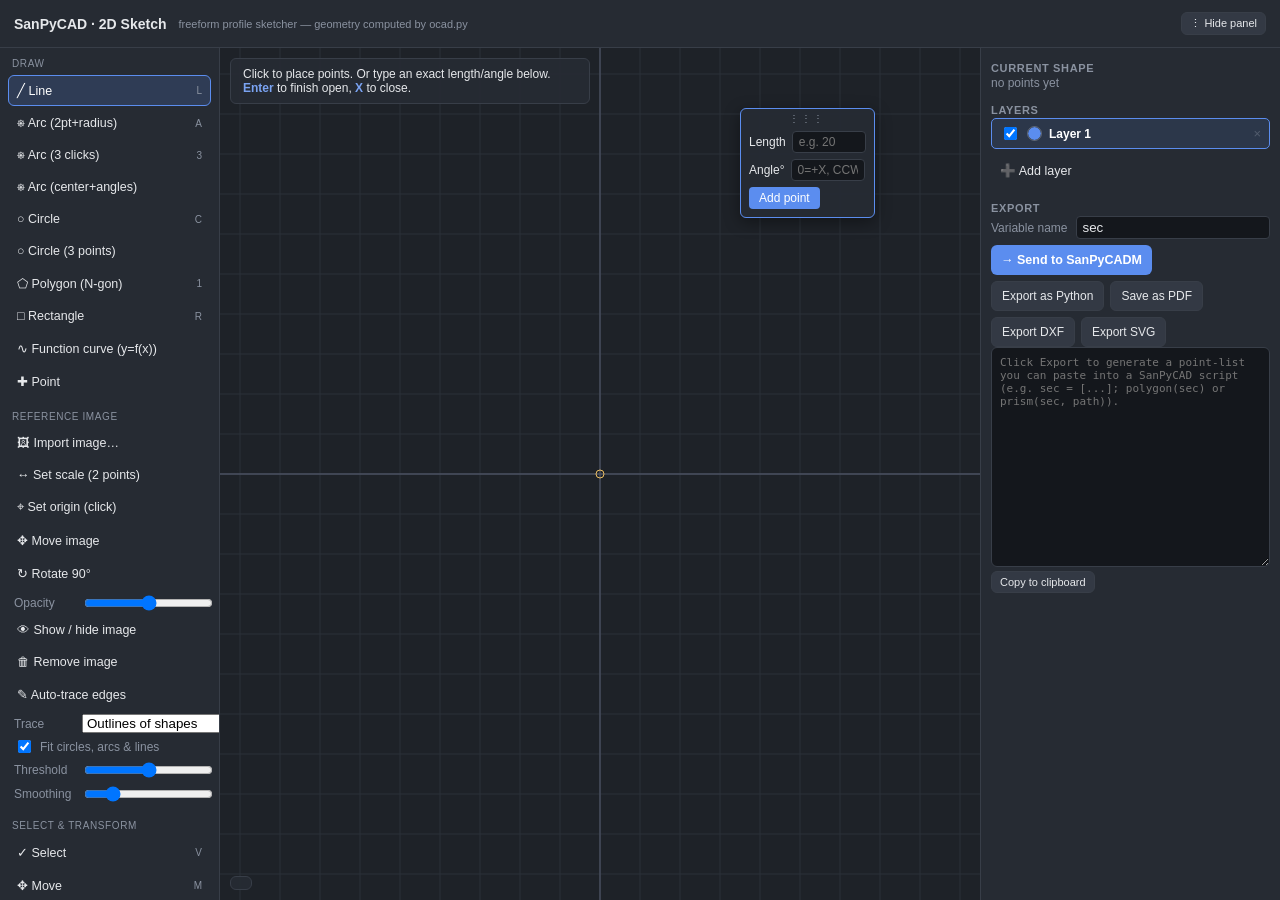
==== frontend/sketch2d.html @ 1521eaf8 "SanPyCADM: initial release" ====
<!DOCTYPE html>
<html lang="en">
<head>
<meta charset="UTF-8">
<meta name="viewport" content="width=device-width, initial-scale=1, maximum-scale=1, user-scalable=no">
<title>SanPyCAD 2D Sketch</title>
<style>
  :root {
    --bg: #1e2228;
    --panel: #262b33;
    --panel-border: #383e48;
    --text: #e6e8eb;
    --muted: #8a92a0;
    --accent: #5b8def;
    --accent-hover: #7aa3f2;
    --grid-minor: #2b3038;
    --grid-major: #363c46;
    --axis: #4a5060;
    --entity: #e6e8eb;
    --entity-active: #ffcc66;
    --select: #4fd1ff;
    --dim: #7fa3d1;
    --danger: #e0616b;
    --ok: #5bc48a;
  }
  * { box-sizing: border-box; }
  html, body { margin: 0; padding: 0; height: 100%; background: var(--bg); color: var(--text);
    font-family: -apple-system, BlinkMacSystemFont, "Segoe UI", Helvetica, Arial, sans-serif; }
  #app { display: grid; grid-template-columns: 220px 1fr 300px; grid-template-rows: 48px 1fr;
    height: 100vh; width: 100vw; }
  /* Right panel hidden via the header's toggle button -- the canvas
     column (1fr) simply expands to fill the space the sidebar used to
     take, no separate layout needed. See btn-toggle-sidebar's handler,
     which also re-runs resize() since a grid-template-columns change
     doesn't fire the window's own 'resize' event on its own. */
  #app.sidebar-hidden { grid-template-columns: 220px 1fr 0; }
  #app.sidebar-hidden #sidebar { display: none; }
  header { grid-column: 1 / 4; background: var(--panel); border-bottom: 1px solid var(--panel-border);
    display: flex; align-items: center; padding: 0 14px; gap: 12px; }
  header h1 { font-size: 14px; font-weight: 600; margin: 0; color: var(--text); }
  header .sub { font-size: 11px; color: var(--muted); }
  #plane-badge { display: flex; align-items: center; gap: 6px; margin-left: 14px; padding: 3px 8px;
    border-radius: 12px; background: #2a3040; border: 1px solid var(--panel-border);
    color: var(--accent-2, #7fd4ff); font-size: 11px; white-space: nowrap; }
  #plane-badge button { padding: 0 4px; line-height: 1; font-size: 11px; }

  #toolbar { background: var(--panel); border-right: 1px solid var(--panel-border);
    padding: 10px 8px; overflow-y: auto; }
  .tool-group { margin-bottom: 14px; }
  .tool-group .label { font-size: 10px; text-transform: uppercase; letter-spacing: 0.06em;
    color: var(--muted); margin: 0 0 6px 4px; }
  .tool-btn { display: flex; align-items: center; gap: 8px; width: 100%; padding: 7px 8px;
    background: transparent; border: 1px solid transparent; border-radius: 6px; color: var(--text);
    font-size: 12.5px; text-align: left; cursor: pointer; margin-bottom: 2px; }
  .tool-btn:hover { background: #2f3540; }
  .tool-btn.active { background: rgba(91,141,239,0.18); border-color: var(--accent); color: #fff; }
  .tool-btn .k { margin-left: auto; color: var(--muted); font-size: 10px; }
  .tool-btn svg { flex: none; }

  #canvas-wrap { position: relative; overflow: hidden; background: var(--bg); }
  canvas { display: block; cursor: crosshair; }

  #hud { position: absolute; left: 10px; bottom: 10px; background: rgba(38,43,51,0.9);
    border: 1px solid var(--panel-border); border-radius: 6px; padding: 6px 10px; font-size: 11px;
    color: var(--muted); pointer-events: none; }
  #hint { position: absolute; top: 10px; left: 10px; background: rgba(38,43,51,0.92);
    border: 1px solid var(--panel-border); border-radius: 6px; padding: 8px 12px; font-size: 12px;
    max-width: 360px; color: var(--text); }
  #hint b { color: var(--accent-hover); }

  #entry {
    position: absolute; background: rgba(38,43,51,0.97); border: 1px solid var(--accent);
    border-radius: 6px; padding: 8px; display: none; gap: 6px; flex-direction: column; z-index: 5;
    font-size: 12px; box-shadow: 0 4px 16px rgba(0,0,0,0.4);
  }
  #entry.show { display: flex; }
  /* Grip bar at the top of the tool entry box (Length/Angle, Radius, etc.)
     -- kept as a permanent sibling of #entry-content rather than part of
     the HTML showEntry() swaps in on every tool step, so it survives
     every innerHTML replacement instead of needing to be re-added each
     time. Dragging it repositions the whole box (see the drag handler
     near showEntry()) so it can be pulled off whatever part of the
     canvas it happens to be covering. */
  #entry-handle { align-self: center; width: 44px; padding: 1px 0; margin: -4px 0 0;
    color: var(--muted); text-align: center; letter-spacing: 2px; font-size: 10px;
    line-height: 1; cursor: move; border-radius: 3px; user-select: none; }
  #entry-handle:hover { background: rgba(255,255,255,0.08); color: var(--text); }
  #entry-content { display: flex; flex-direction: column; gap: 6px; }
  #entry label { display: flex; align-items: center; gap: 6px; }
  #entry input { width: 74px; background: #14171c; border: 1px solid var(--panel-border);
    color: var(--text); border-radius: 4px; padding: 3px 6px; font-size: 12px; }
  #entry textarea { background: #14171c; border: 1px solid var(--panel-border);
    color: var(--text); border-radius: 4px; padding: 3px 6px; font-size: 12px;
    font-family: inherit; resize: vertical; }
  #entry .row { display: flex; gap: 8px; align-items: center; }
  #entry button { background: var(--accent); border: none; color: white; border-radius: 4px;
    padding: 4px 10px; font-size: 12px; cursor: pointer; }
  #entry button:hover { background: var(--accent-hover); }
  #entry .cw-toggle { display: flex; gap: 4px; }
  #entry .cw-toggle button.pill { background: #14171c; border: 1px solid var(--panel-border);
    padding: 3px 8px; }
  #entry .cw-toggle button.pill.sel { background: var(--accent); border-color: var(--accent); }

  #sidebar { background: var(--panel); border-left: 1px solid var(--panel-border);
    padding: 10px; display: flex; flex-direction: column; gap: 10px; overflow-y: auto; }
  #sidebar h2 { font-size: 11px; text-transform: uppercase; letter-spacing: 0.06em;
    color: var(--muted); margin: 4px 0 2px; }
  #entity-list { list-style: none; margin: 0; padding: 0; font-size: 12px; }
  #entity-list li { padding: 6px 8px; border-radius: 5px; background: #1c2027; margin-bottom: 4px;
    display: flex; justify-content: space-between; align-items: center; }
  #entity-list li .del { color: var(--danger); cursor: pointer; font-size: 13px; }
  #entity-list .empty { color: var(--muted); font-style: italic; padding: 4px 8px; }

  #layer-list { list-style: none; margin: 0 0 6px 0; padding: 0; font-size: 12px; }
  #layer-list li { padding: 5px 8px; border-radius: 5px; background: #1c2027; margin-bottom: 4px;
    display: flex; align-items: center; gap: 7px; border: 1px solid transparent; cursor: pointer; }
  #layer-list li.current { border-color: var(--accent); background: rgba(91,141,239,0.12); }
  #layer-list li input[type=checkbox] { flex: none; cursor: pointer; }
  #layer-list li input.layer-swatch { flex: none; width: 15px; height: 15px; padding: 0; border: 1px solid rgba(255,255,255,0.25);
    border-radius: 50%; cursor: pointer; background: none; -webkit-appearance: none; appearance: none; }
  #layer-list li input.layer-swatch::-webkit-color-swatch-wrapper { padding: 0; border-radius: 50%; }
  #layer-list li input.layer-swatch::-webkit-color-swatch { border: none; border-radius: 50%; }
  #layer-list li .layer-name { flex: 1; overflow: hidden; text-overflow: ellipsis; white-space: nowrap; }
  #layer-list li.current .layer-name { font-weight: 600; color: #fff; }
  #layer-list li input.layer-name-edit { flex: 1; background: #14171c; border: 1px solid var(--panel-border);
    color: var(--text); border-radius: 4px; padding: 2px 5px; font-size: 12px; min-width: 0; }
  #layer-list li .layer-del { color: var(--danger); cursor: pointer; font-size: 13px; flex: none; }
  #layer-list li .layer-del.disabled { color: var(--muted); cursor: default; opacity: 0.4; }

  .field-row { display: flex; align-items: center; gap: 8px; font-size: 12px; color: var(--muted); }
  .field-row input.num-box { width: 60px; background: #14171c; border: 1px solid var(--panel-border);
    color: var(--text); border-radius: 4px; padding: 3px 6px; }
  .field-row select.prop-select { flex: 1; background: #14171c; border: 1px solid var(--panel-border);
    color: var(--text); border-radius: 4px; padding: 3px 6px; font-size: 12px; cursor: pointer; }
  .field-row input[type=text]:not(.num-box) { flex: 1; background: #14171c; border: 1px solid var(--panel-border);
    color: var(--text); border-radius: 4px; padding: 3px 6px; }
  .field-row textarea { flex: 1; background: #14171c; border: 1px solid var(--panel-border);
    color: var(--text); border-radius: 4px; padding: 3px 6px; font-family: inherit; font-size: 12px; resize: vertical; }
  .checkbox-row { display: flex; align-items: center; gap: 6px; font-size: 12px; color: var(--muted); }

  button.primary { background: var(--accent); border: none; color: white; border-radius: 6px;
    padding: 8px 10px; font-size: 12.5px; cursor: pointer; font-weight: 600; }
  button.primary:hover { background: var(--accent-hover); }
  button.secondary { background: #333944; border: 1px solid var(--panel-border); color: var(--text);
    border-radius: 6px; padding: 7px 10px; font-size: 12px; cursor: pointer; }
  button.secondary:hover { background: #3a4150; }
  button.small { padding: 4px 8px; font-size: 11px; }
  .btn-row { display: flex; gap: 6px; }

  #export-code { width: 100%; height: 220px; background: #14171c; color: #b7e39a;
    border: 1px solid var(--panel-border); border-radius: 6px; font-family: ui-monospace, Menlo, monospace;
    font-size: 11px; padding: 8px; resize: vertical; }
  #status { font-size: 11px; color: var(--ok); min-height: 14px; }
</style>
</head>
<body>
<div id="app">
  <header>
    <h1>SanPyCAD &middot; 2D Sketch</h1>
    <span class="sub">freeform profile sketcher &mdash; geometry computed by ocad.py</span>
    <span id="plane-badge" style="display:none;" title="This sketch is aligned to a face picked in the 3D view -- the faint gray lines are the rest of the model, projected onto that same plane, purely as a tracing reference (not part of your sketch) unless you Trace one into a real shape. Shapes you send from here also get a companion &quot;&lt;name&gt;_normal&quot;, &quot;&lt;name&gt;_3d&quot; (already placed on this face), and &quot;&lt;name&gt;_plane&quot; (for extrude_on_plane()) in memory.">&#128207; <span id="plane-badge-text">On face plane</span> <button id="btn-plane-trace" class="tool-btn secondary small" data-tool="tracereference" style="width:auto;display:inline-flex;" title="Click a gray reference line to trace its whole connected outline/loop into a real, selectable shape on the current layer -- ready for Offset/Fillet/Trim/etc, same as anything drawn by hand.">&#10024; Trace</button> <button id="btn-plane-clear" class="secondary small" title="Detach from the picked plane and go back to a plain freeform sketch (keeps whatever you've already drawn)">&#10005;</button></span>
    <button id="btn-toggle-sidebar" class="secondary small" style="margin-left:auto;" title="Show/hide the right panel (Current shape, Layers, Export)">&#8942; Hide panel</button>
  </header>

  <div id="toolbar">
    <div class="tool-group">
      <div class="label">Draw</div>
      <button class="tool-btn" data-tool="line">&#9585; Line <span class="k">L</span></button>
      <button class="tool-btn" data-tool="arc2p">&#9096; Arc (2pt+radius) <span class="k">A</span></button>
      <button class="tool-btn" data-tool="arc3p">&#9096; Arc (3 clicks) <span class="k">3</span></button>
      <button class="tool-btn" data-tool="arccp">&#9096; Arc (center+angles)</button>
      <button class="tool-btn" data-tool="circle">&#9675; Circle <span class="k">C</span></button>
      <button class="tool-btn" data-tool="cir3p">&#9675; Circle (3 points)</button>
      <button class="tool-btn" data-tool="polygon">&#11040; Polygon (N-gon) <span class="k">1</span></button>
      <button class="tool-btn" data-tool="rect">&#9633; Rectangle <span class="k">R</span></button>
      <button class="tool-btn" data-tool="funccurve">&#8767; Function curve (y=f(x))</button>
      <button class="tool-btn" data-tool="point">&#10010; Point</button>
    </div>
    <div class="tool-group">
      <div class="label">Reference image</div>
      <button class="tool-btn" id="btn-img-import" title="Load a picture (PNG/JPG/etc) as a backdrop to trace over. Or drag an image file onto the canvas.">&#128444; Import image&#8230;</button>
      <input type="file" id="img-file-input" accept="image/*" style="display:none;">
      <button class="tool-btn" id="btn-img-calib" title="Click two points on the image, then type their real distance -- sets the image to true scale">&#8596; Set scale (2 points)</button>
      <button class="tool-btn" id="btn-img-origin" title="Click the point on the image that should become (0, 0)">&#8982; Set origin (click)</button>
      <button class="tool-btn" id="btn-img-move" title="Drag the image to reposition it (Esc or any other tool to stop)">&#10021; Move image</button>
      <button class="tool-btn" id="btn-img-rot" title="Rotate the image 90&deg; counter-clockwise">&#8635; Rotate 90&deg;</button>
      <div class="field-row" style="padding:2px 6px;"><label for="img-opacity" style="min-width:60px;">Opacity</label>
        <input type="range" id="img-opacity" min="10" max="100" value="55" style="flex:1;"></div>
      <button class="tool-btn" id="btn-img-toggle" title="Show or hide the image without removing it">&#128065; Show / hide image</button>
      <button class="tool-btn" id="btn-img-remove" title="Remove the image from this sketch">&#128465; Remove image</button>
      <button class="tool-btn" id="btn-img-trace" title="Detect the edges of the image and add them as closed polylines (undoable). Set scale first so they come out at real size.">&#9998; Auto-trace edges</button>
      <div class="field-row" style="padding:2px 6px;"><label for="img-trace-mode" style="min-width:60px;">Trace</label>
        <select id="img-trace-mode" style="flex:1;" title="Outlines: edges of dark shapes. Centerlines: one line down the middle of thin dark strokes."><option value="outline">Outlines of shapes</option><option value="center">Centerlines (thin lines)</option></select></div>
      <label class="field-row" style="padding:2px 6px;gap:6px;" title="Replace round outlines by true circles and curved runs by clean arcs; straight runs become single lines"><input type="checkbox" id="img-trace-fit" checked> Fit circles, arcs &amp; lines</label>
      <div class="field-row" style="padding:2px 6px;"><label for="img-trace-thr" style="min-width:60px;" title="Where dark becomes 'edge'. 50 = automatic.">Threshold</label>
        <input type="range" id="img-trace-thr" min="0" max="100" value="50" style="flex:1;"></div>
      <div class="field-row" style="padding:2px 6px;"><label for="img-trace-tol" style="min-width:60px;" title="Higher = fewer points / smoother, lower = follows the image more closely">Smoothing</label>
        <input type="range" id="img-trace-tol" min="0.5" max="6" step="0.5" value="1.5" style="flex:1;"></div>
    </div>
    <div class="tool-group">
      <div class="label">Select &amp; transform</div>
      <button class="tool-btn" data-tool="select">&#10003; Select <span class="k">V</span></button>
      <button class="tool-btn" data-tool="move">&#10021; Move <span class="k">M</span></button>
      <button class="tool-btn" data-tool="rotate">&#8635; Rotate <span class="k">T</span></button>
      <button class="tool-btn" data-tool="mirror">&#9906; Mirror <span class="k">I</span></button>
      <button class="tool-btn" data-tool="scale">&#10021; Scale (uniform)</button>
      <button class="tool-btn" id="btn-resize">&#8646; Resize to L &times; B&#8230;</button>
      <button class="tool-btn" data-tool="copy">&#10697; Copy <span class="k">Y</span></button>
      <button class="tool-btn" data-tool="rotatearray">&#8635; Rotate array <span class="k">Z</span></button>
      <button class="tool-btn" data-tool="lineararray">&#8942; Linear array <span class="k">0</span></button>
      <button class="tool-btn" id="btn-delete-selected">&#128465; Delete selected <span class="k">Del</span></button>
      <button class="tool-btn" id="btn-explode">&#8942; Explode (degroup)</button>
      <button class="tool-btn" id="btn-join">&#10537; Join</button>
      <button class="tool-btn" id="btn-construction-point">&#10010; Construction point (center)</button>
      <button class="tool-btn" id="btn-cog">&#10010; Center of gravity</button>
      <button class="tool-btn" id="btn-bezier-from-selection">&#8767; Bezier from selection</button>
      <button class="tool-btn" id="btn-bspline-from-selection">&#8767; B-spline from selection</button>
      <button class="tool-btn" id="btn-homogenise">&#8942; Homogenise (even spacing)</button>
    </div>
    <div class="tool-group">
      <div class="label">Modify shape</div>
      <button class="tool-btn" data-tool="offset">&#8214; Offset <span class="k">O</span></button>
      <button class="tool-btn" data-tool="fillet">&#9099; Round corner <span class="k">F</span></button>
      <button class="tool-btn" data-tool="filletall">&#9099; Round ALL corners</button>
      <button class="tool-btn" data-tool="chamfer">&#9698; Chamfer corner <span class="k">H</span></button>
      <button class="tool-btn" data-tool="trim">&#9587; Trim <span class="k">G</span></button>
      <button class="tool-btn" data-tool="extend">&#8599; Extend</button>
      <button class="tool-btn" data-tool="difference">&#8854; Difference <span class="k">D</span></button>
      <button class="tool-btn" data-tool="intersection">&#8745; Intersection</button>
      <button class="tool-btn" data-tool="hatch">&#9641; Hatch lines <span class="k">K</span></button>
    </div>
    <div class="tool-group">
      <div class="label">Tangent &amp; hull</div>
      <button class="tool-btn" data-tool="cirtangent">&#8942; Two-circle tangent <span class="k">4</span></button>
      <button class="tool-btn" data-tool="cirtangentcross">&#8942; Two-circle cross tangent <span class="k">5</span></button>
      <button class="tool-btn" data-tool="cirtangentarc">&#9096; Two-circle tangent arc <span class="k">6</span></button>
      <button class="tool-btn" data-tool="pointcirctangent">&#8942; Point-to-circle tangent <span class="k">P</span></button>
      <button class="tool-btn" data-tool="circlinetangent">&#8942; Circle/line tangent <span class="k">7</span></button>
      <button class="tool-btn" data-tool="linecirctangentarc">&#9096; Line/circle tangent arc <span class="k">2</span></button>
      <button class="tool-btn" data-tool="filletintersectlines">&#9099; Fillet intersection (lines)</button>
      <button class="tool-btn" data-tool="convexhull">&#11039; Convex hull <span class="k">8</span></button>
      <button class="tool-btn" data-tool="concavehull">&#11039; Concave hull <span class="k">9</span></button>
      <button class="tool-btn" data-tool="bezier">&#8767; Bezier curve <span class="k">S</span></button>
      <button class="tool-btn" data-tool="bsplineopen">&#8767; B-spline (open)</button>
      <button class="tool-btn" data-tool="bsplineclosed">&#8767; B-spline (closed)</button>
      <button class="tool-btn" data-tool="extrudewave">&#8767; Extrude wave to path</button>
    </div>
    <div class="tool-group">
      <div class="label">Dimension</div>
      <button class="tool-btn" data-tool="dimlinear">&#8596; Linear <span class="k">J</span></button>
      <button class="tool-btn" data-tool="dimradius">&#9075; Radius <span class="k">U</span></button>
      <button class="tool-btn" data-tool="dimc2c">&#8942; Center-to-center <span class="k">N</span></button>
      <button class="tool-btn" data-tool="dimc2e">&#8942; Center-to-edge <span class="k">E</span></button>
      <button class="tool-btn" data-tool="dime2e">&#8942; Edge-to-edge <span class="k">B</span></button>
      <button class="tool-btn" data-tool="dimangle">&#8735; Angle <span class="k">Q</span></button>
    </div>
    <div class="tool-group">
      <div class="label">Annotate</div>
      <button class="tool-btn" data-tool="text">&#9998; Text <span class="k">W</span></button>
      <button class="tool-btn" data-tool="texttoshape">&#9998; Text to shape</button>
    </div>
    <div class="tool-group">
      <div class="label">Edit</div>
      <button class="tool-btn" id="btn-close-chain">&#8635; Close shape <span class="k">X</span></button>
      <button class="tool-btn" id="btn-finish-chain">&#10003; Finish (open) <span class="k">Enter/Esc</span></button>
      <button class="tool-btn" id="btn-undo">&#8630; Undo <span class="k">&#8984;Z</span></button>
      <button class="tool-btn" id="btn-redo">&#8631; Redo <span class="k">&#8679;&#8984;Z</span></button>
      <button class="tool-btn" id="btn-clear">&#128465; Clear all</button>
    </div>
    <div class="tool-group">
      <div class="label">Sketch file</div>
      <button class="tool-btn" id="btn-save-sketch">&#128190; Save sketch</button>
      <button class="tool-btn" id="btn-open-sketch">&#128193; Open sketch</button>
      <button class="tool-btn" id="btn-import-sketch">&#8853; Combine sketch&#8230;</button>
      <input type="file" id="sketch-file-input" accept=".json,.sketch" style="display:none;">
      <button class="tool-btn" id="btn-import-drawing">&#8853; Import DXF/SVG&#8230;</button>
      <input type="file" id="drawing-file-input" accept=".dxf,.svg" style="display:none;">
    </div>
    <div class="tool-group">
      <div class="label">View</div>
      <div class="checkbox-row"><input type="checkbox" id="chk-snap" checked><label for="chk-snap">Snap to grid</label></div>
      <div class="field-row" style="margin-top:6px;"><label for="grid-size">Grid</label>
        <input type="text" inputmode="decimal" class="num-box" id="grid-size" value="10"></div>
      <button class="tool-btn" id="btn-zoom-fit">&#8981; Zoom to fit</button>
    </div>
    <div class="tool-group">
      <div class="label">Segments</div>
      <div class="field-row" style="margin-bottom:4px;" title="Number of points a newly-drawn circle is sampled with. Applies to Circle and Circle (3 points); doesn't affect circles already drawn.">
        <label for="seg-circle" style="min-width:60px;">Circle</label>
        <input type="text" inputmode="numeric" class="num-box" id="seg-circle" value="60"></div>
      <div class="field-row" style="margin-bottom:4px;" title="Number of points a newly-drawn arc is sampled with. Applies to every Arc tool and the tangent-arc tools; doesn't affect arcs already drawn.">
        <label for="seg-arc" style="min-width:60px;">Arc</label>
        <input type="text" inputmode="numeric" class="num-box" id="seg-arc" value="30"></div>
      <div class="field-row" style="margin-bottom:4px;" title="Number of points a newly-rounded corner's arc is sampled with. Applies to Round corner and the line/circle and circle/circle tangent-arc tools; doesn't affect fillets already drawn (and changing it can make an already-drawn fillet's radius no longer click-to-edit -- see the Properties panel note).">
        <label for="seg-fillet" style="min-width:60px;">Fillet</label>
        <input type="text" inputmode="numeric" class="num-box" id="seg-fillet" value="16"></div>
      <div class="field-row" style="margin-bottom:4px;" title="Fixed point count for a newly-drawn Bezier curve. Leave blank for Auto (scales with the number of control points clicked); doesn't affect curves already drawn.">
        <label for="seg-bezier" style="min-width:60px;">Bezier</label>
        <input type="text" inputmode="numeric" class="num-box" id="seg-bezier" placeholder="Auto"></div>
      <div class="field-row" title="Fixed point count for a newly-drawn B-spline. Leave blank for Auto (scales with the number of control points clicked); doesn't affect curves already drawn.">
        <label for="seg-bspline" style="min-width:60px;">B-spline</label>
        <input type="text" inputmode="numeric" class="num-box" id="seg-bspline" placeholder="Auto"></div>
    </div>
  </div>

  <div id="canvas-wrap">
    <canvas id="cv"></canvas>
    <div id="hint"></div>
    <div id="hud"></div>
    <div id="entry">
      <div id="entry-handle" title="Drag to move">&#8942;&#8942;&#8942;</div>
      <div id="entry-content"></div>
    </div>
  </div>

  <div id="sidebar">
    <div>
      <h2>Current shape</h2>
      <div class="field-row" id="chain-info">no points yet</div>
    </div>
    <div>
      <h2>Layers</h2>
      <ul id="layer-list"></ul>
      <button class="tool-btn" id="btn-add-layer" style="margin-top:2px;">&#10133; Add layer</button>
    </div>
    <div style="display:none;">
      <!-- Hidden per request -- entities are still selectable/deletable via
      the canvas (Select tool click, Delete selected) without this list;
      refreshSidebar() still populates it harmlessly under the hood since
      that function is called from dozens of places for the OTHER sidebar
      sections (Current shape, Properties) too. -->
      <h2>Finished entities</h2>
      <ul id="entity-list"><li class="empty">none yet</li></ul>
    </div>
    <div id="props-section" style="display:none;">
      <h2>Properties</h2>
      <div id="props-body"></div>
    </div>
    <div>
      <h2>Export</h2>
      <div class="field-row"><label for="var-name">Variable name</label>
        <input type="text" id="var-name" value="sec" autocapitalize="off" autocorrect="off" autocomplete="off" spellcheck="false"></div>
      <div class="btn-row" style="margin-top:6px;">
        <button class="primary" id="btn-send-to-sanpycad">&#8594; Send to SanPyCADM</button>
      </div>
      <div class="btn-row" style="margin-top:6px;">
        <button class="secondary" id="btn-export">Export as Python</button>
        <button class="secondary" id="btn-export-pdf">Save as PDF</button>
      </div>
      <div class="btn-row" style="margin-top:6px;">
        <button class="secondary" id="btn-export-dxf">Export DXF</button>
        <button class="secondary" id="btn-export-svg">Export SVG</button>
      </div>
      <textarea id="export-code" readonly placeholder="Click Export to generate a point-list you can paste into a SanPyCAD script (e.g. sec = [...]; polygon(sec) or prism(sec, path))."></textarea>
      <div class="btn-row">
        <button class="secondary small" id="btn-copy">Copy to clipboard</button>
      </div>
      <div id="status"></div>
    </div>
  </div>
</div>

<script>
(() => {
  const canvas = document.getElementById('cv');
  const ctx = canvas.getContext('2d');
  const wrap = document.getElementById('canvas-wrap');
  const hint = document.getElementById('hint');
  const hud = document.getElementById('hud');
  const entryBox = document.getElementById('entry');
  const entryContent = document.getElementById('entry-content');
  const entryHandle = document.getElementById('entry-handle');
  const statusEl = document.getElementById('status');

  // ---- numeric expression parsing ----
  // Lets any measurement field (length, angle, radius, pitch, ...) accept a
  // short arithmetic expression -- "3.5+15", "360/5" -- instead of only a
  // bare number. Deliberately NOT eval()/new Function() run loose: the
  // string is whitelisted first (digits, ., whitespace, and + - * / ( ) %
  // only) so there's no way to smuggle in arbitrary JS, then handed to
  // Function() just to reuse its arithmetic/operator-precedence parsing.
  // Declared up here (rather than down near showEntry()) for the same
  // reason `panning`/`boxSelecting` etc. are declared up near the top
  // instead of near their own listeners (see the comment on that block
  // below): draw() -- via drawGrid() -> gridSize() -> parseNum() -- runs
  // synchronously during the script's own initial run (setTool('line')
  // below calls draw() immediately, well before this point would
  // otherwise be reached if left where it's actually used). A `const`
  // is only usable after its own declaration has executed once, so
  // leaving these near showEntry() meant that very first draw() call hit
  // "Cannot access 'PLAIN_NUM_RE' before initialization", aborting the
  // rest of this top-level script run -- including every listener
  // registration further down. That's the same failure mode -- and the
  // same fix -- as the `panning` block a little further down.
  const PLAIN_NUM_RE = /^[+-]?(\d+\.?\d*|\.\d+)([eE][+-]?\d+)?$/;
  const NUM_EXPR_RE = /^[\s\d.+\-*/()%]+$/;
  function parseNum(str) {
    if (str == null) return NaN;
    const s = String(str).trim();
    if (!s) return NaN;
    if (PLAIN_NUM_RE.test(s)) return parseFloat(s);
    if (!NUM_EXPR_RE.test(s)) return NaN;
    try {
      // eslint-disable-next-line no-new-func
      const v = Function(`"use strict"; return (${s});`)();
      return typeof v === 'number' && isFinite(v) ? v : NaN;
    } catch (e) { return NaN; }
  }
  function parseIntNum(str) {
    const v = parseNum(str);
    return isFinite(v) ? Math.round(v) : NaN;
  }

  // ---- view transform (world = math coords, Y up; screen = canvas px, Y down) ----
  let view = { cx: 0, cy: 0, scale: 4 }; // scale = px per world unit
  let bgImg = null; // reference image (trace-over backdrop) -- see drawBgImage()

  // ---- "Sketch on Face" plane context (see index.html's Sketch on Face
  // tool, which posts 'sanpycad-sketch2d:set-plane') ----
  // `activePlane` is {origin:[x,y,z], normal:[x,y,z], u:[x,y,z], v:[x,y,z]}
  // in the MAIN 3D VIEWER'S world coordinates -- this sketch's own local
  // (x,y) point p maps to that 3D point via origin + x*u + y*v. Carried
  // along in "Send to SanPyCAD" (see that click handler) so the parent
  // window/backend can place the sketched profile back in 3D; NOT part of
  // the plain saved-sketch JSON (serializeSketch()) since a sketch saved
  // to a .json file has no notion of the 3D model it was picked against.
  // `referenceSegments` is the rest of the model's edges, projected onto
  // this same plane, purely for tracing -- never selectable, never part
  // of `entities`, never sent anywhere.
  let activePlane = null;
  let referenceSegments = [];

  // ---- mouse handling ----
  // Declared up here (rather than down near the mousedown/mousemove/wheel
  // listeners that use them) because draw() also reads several of these
  // (the box-select overlay in particular), and draw() is first called
  // from setTool('line') during the script's own initial synchronous
  // run -- well before the listener-registration code further down would
  // otherwise get to run. A `let` is only usable after its own
  // declaration has executed once ("temporal dead zone" before that), so
  // if these stayed declared down there, that very first draw() call
  // would throw "Cannot access 'boxSelecting' before initialization" --
  // and since that throw happens partway through draw(), after its
  // ctx.save()/transform but before the matching ctx.restore(), every
  // later redraw (any click, any tool) piles another transform on top of
  // the one ctx.restore() never got to pop, which is exactly what showed
  // up as "every click zooms in further and there's no way back": not a
  // real zoom, but an uncaught exception leaking the canvas transform a
  // little further on every single draw() call. And because the throw
  // happens on the FIRST-EVER draw() (called from setTool('line') at
  // load), it also aborts the rest of that top-level script run --
  // including the mousedown/mousemove/wheel listener registrations further
  // down -- which is why clicks stopped doing anything at all.
  let panning = false, panStart = null, viewStart = null, panMoved = false;
  // A Shift+mousedown in the Select tool is ambiguous up front -- it might
  // be the start of a pan (Shift+drag, documented below) or a plain
  // Shift+click to toggle one shape in/out of the selection. Both start
  // identically, so the decision is deferred to mouseup: if the pointer
  // never moved more than a few px, it's treated as the click instead.
  let shiftSelectCandidate = null;
  let spaceDown = false;       // Space held = pan-by-drag in ANY tool, like Figma/Photoshop -- the one pan method that never conflicts with a tool's own clicks
  let draggingDim = null;      // dragging a dimension's line/arc (offsetPt/leaderPt)
  let draggingLabel = null;    // dragging a label's TEXT (dimension's textOffset, or a text entity's point)
  let resizingLabel = null;    // dragging a label's bottom-right corner handle (fontSize)
  let resizeStart = null;      // {dist, fontSize} captured when a resize drag begins
  // Box-select (Select tool, plain mousedown on empty space) -- like the
  // shift-click/pan ambiguity above, whether this is a real drag (a
  // selection box) or just an empty-space click (clear selection) isn't
  // known until mouseup, so it's tracked the same deferred way. Direction
  // follows the standard CAD convention: dragging left-to-right is a
  // WINDOW box (only shapes fully enclosed get selected), dragging
  // right-to-left is a CROSSING box (anything the box touches at all,
  // enclosed or not, gets selected) -- so both selection styles the user
  // asked for share one gesture, distinguished only by drag direction.
  let boxSelecting = false, boxStartScreen = null, boxEndScreen = null, boxMoved = false;
  // Every one of the flags above is "armed" by a keydown/mousedown and
  // expected to be "disarmed" by a matching keyup/mouseup -- but the app
  // window can lose focus in between (switching to another app, the
  // inspector/devtools stealing focus, alt-tabbing) and the OS is not
  // guaranteed to deliver that matching keyup/mouseup to this page when
  // that happens. If spaceDown or panning gets stuck true this way, every
  // later mousemove -- even one that never touches the canvas, e.g.
  // hovering a toolbar button -- re-enters the `if (panning)` branch in
  // the mousemove handler below and keeps nudging the view, which looks
  // exactly like "the view keeps zooming/panning on its own and clicks on
  // the canvas do nothing" (a stuck spaceDown routes every subsequent
  // mousedown into "start a pan" instead of the tool's own click
  // handling). Resetting all of them on blur/visibility-loss closes that
  // gap regardless of which one of them is the one that got stuck.
  // Whether the canvas's own zoom (below) is armed. Deliberately tracked
  // via real keydown/keyup on Control/Meta instead of trusting a wheel
  // event's own e.ctrlKey/e.metaKey flag -- WebKit (Safari/pywebview's
  // macOS backend) reports a trackpad pinch gesture AS a wheel event with
  // ctrlKey forced true, with no actual Control key involved, specifically
  // so pages can implement pinch-to-zoom this way. That's normally a
  // feature, but it means incidental trackpad contact during ordinary
  // clicking (resting a second finger near the trackpad edge, a click
  // that reads as a tiny pinch) can silently satisfy `e.ctrlKey` and
  // trigger a zoom the user never asked for and can't explain, since
  // nothing about a plain click looks like "holding Ctrl" to them.
  // Requiring an actual, tracked keyboard Control/Cmd press closes that
  // gap -- a real Ctrl/Cmd+scroll still zooms, but a wheel event's own
  // (possibly synthetic) ctrlKey flag no longer can by itself.
  let ctrlDown = false;
  function resetInteractionState() {
    panning = false; panStart = null; viewStart = null; panMoved = false;
    shiftSelectCandidate = null;
    spaceDown = false; ctrlDown = false;
    draggingDim = null; draggingLabel = null;
    resizingLabel = null; resizeStart = null;
    boxSelecting = false; boxStartScreen = null; boxEndScreen = null; boxMoved = false;
    canvas.style.cursor = '';
  }
  window.addEventListener('blur', resetInteractionState);
  document.addEventListener('visibilitychange', () => { if (document.hidden) resetInteractionState(); });
  window.addEventListener('keydown', (e) => {
    if (e.key === 'Control' || e.key === 'Meta') ctrlDown = true;
    if (e.code !== 'Space') return;
    if (e.target && (e.target.tagName === 'INPUT' || e.target.tagName === 'TEXTAREA')) return;
    spaceDown = true;
    canvas.style.cursor = panning ? 'grabbing' : 'grab';
    e.preventDefault(); // stop the page from scrolling
  });
  window.addEventListener('keyup', (e) => {
    if (e.key === 'Control' || e.key === 'Meta') ctrlDown = false;
    if (e.code !== 'Space') return;
    spaceDown = false;
    if (!panning) canvas.style.cursor = '';
  });

  function resize() {
    canvas.width = wrap.clientWidth * devicePixelRatio;
    canvas.height = wrap.clientHeight * devicePixelRatio;
    canvas.style.width = wrap.clientWidth + 'px';
    canvas.style.height = wrap.clientHeight + 'px';
    draw();
  }
  window.addEventListener('resize', resize);

  // Right panel (Current shape / Layers / Export) hide/show toggle -- it
  // eats real canvas width that's sometimes better spent on the drawing
  // itself, especially on a smaller window. Purely a view preference (not
  // part of the sketch), so it isn't saved into the sketch file, but it
  // IS remembered across restarts via localStorage.
  const appEl = document.getElementById('app');
  const sidebarToggleBtn = document.getElementById('btn-toggle-sidebar');
  function setSidebarHidden(hidden) {
    appEl.classList.toggle('sidebar-hidden', hidden);
    sidebarToggleBtn.textContent = hidden ? '⋮ Show panel' : '⋮ Hide panel';
    try { localStorage.setItem('sanpycad2d.sidebarHidden', hidden ? '1' : '0'); } catch (e) { /* private-browsing/localStorage unavailable -- just don't persist */ }
    // A grid-template-columns change resizes #canvas-wrap without firing
    // the window's own 'resize' event, so the canvas's backing pixel
    // buffer would otherwise stay stuck at its old (narrower or wider)
    // size until the next real window resize.
    resize();
  }
  sidebarToggleBtn.addEventListener('click', () => setSidebarHidden(!appEl.classList.contains('sidebar-hidden')));
  // NOTE: restoring any saved sidebar-hidden state happens at the very end
  // of this script (right before the final resize()/draw()), not here --
  // setSidebarHidden() calls resize(), which calls draw(), which reads
  // `entities`/`chain`/`view`/etc.; those are declared with `let` further
  // down and would still be in their temporal-dead-zone this early,
  // throwing on startup instead of quietly restoring a view preference.

  function w2s(p) { // world -> screen (css px)
    const w = wrap.clientWidth, h = wrap.clientHeight;
    return [w / 2 + (p[0] - view.cx) * view.scale, h / 2 - (p[1] - view.cy) * view.scale];
  }
  function s2w(p) {
    const w = wrap.clientWidth, h = wrap.clientHeight;
    return [(p[0] - w / 2) / view.scale + view.cx, -(p[1] - h / 2) / view.scale + view.cy];
  }

  // ---- state ----
  let tool = 'line';
  let chain = { points: [], closed: false };   // in-progress chain, world coords [x,y]
  let entities = [];                            // finished: {type:'chain'|'circle', closed, points}
  let history = [];
  let historyIdx = -1;
  // Cached sketch bounding box (see getSketchBBox()/invalidateBBoxCache()
  // further down) -- declared up here, alongside the other core state,
  // since pushHistory() invalidates it and pushHistory() itself is called
  // once immediately below during setup, before the rest of the file has
  // run; a `let` declared only down near where it's actually computed
  // would still be in its temporal-dead-zone at that point and throw.
  let _bboxCache = null;
  let pending = [];                              // clicks collected for multi-click tools
  let lcaPreview = null;                         // Line/circle tangent arc's 4-option construction-line preview -- see openLineCircleTangentArcEntry
  let filLinesPreview = null;                    // Fillet intersection (lines)'s 2-option construction-line preview -- see openFilletIntersectionLinesEntry
  let hoverWorld = [0, 0];
  let hoverSnapped = [0, 0];
  let nextEntityId = 1;                          // every finished entity gets a stable id
  // Layers: every entity carries an ent.layerId pointing at one of these.
  // Kept OUT of undo/redo (snapshot()/restore() below only ever touch
  // chain/entities) -- toggling a layer's visibility or adding/renaming
  // one is a view/organization action, not a drawing action, so it
  // shouldn't be reversed by hitting Undo any more than panning or
  // zooming would be. Deleting a non-empty layer is the one layer-panel
  // action that DOES change entities (it reassigns them to another
  // layer first) -- that reassignment goes through pushHistory() like any
  // other entities change, so it (and only it) is undoable.
  // Distinct, readable-on-dark-background hues, cycled by layer id so a
  // freshly added layer always gets a color that's maximally different
  // from the ones right before it -- purely a "tell layers apart at a
  // glance" aid (see draw()'s use of layerColor()), not meaningful data.
  const LAYER_PALETTE = ['#5b8def', '#e0607b', '#4caf7d', '#e0a940', '#9b6fe0', '#43b8c9', '#e0723f', '#8fa0b3'];
  function paletteColorFor(id) { return LAYER_PALETTE[(Math.max(1, id) - 1) % LAYER_PALETTE.length]; }
  let layers = [{ id: 1, name: 'Layer 1', visible: true, color: paletteColorFor(1) }];
  let currentLayerId = 1;                        // new entities are stamped with this (see pushHistory)
  // User-adjustable segment/resolution counts, read fresh at each tool's
  // own call site below (not cached) so a mid-session change takes effect
  // on the very next shape drawn -- shapes already drawn keep whatever
  // count they were drawn with, same as every other tool setting in this
  // app (e.g. a Circle's radius). Circle/Arc/Fillet are plain point
  // counts; Bezier/B-spline default to null ("Auto"), which keeps their
  // existing adaptive point-count-scaled formula (see those call sites) --
  // set a number instead to override that with a fixed count.
  let segCircle = 60;
  let segArc = 30;
  let segFillet = 16;
  let segBezier = null;
  let segBspline = null;
  // Bezier/B-spline's own adaptive defaults (more control points need more
  // sampled points to stay smooth), used unless the Segments panel's
  // override is set. Shared by both the standalone tools and their
  // *-from-selection variants below, so "Auto" behaves identically
  // everywhere either curve type gets built.
  function bezierSegs(n) { return segBezier != null ? segBezier : Math.max(20, n * 8); }
  function bsplineSegs(n) { return segBspline != null ? segBspline : Math.max(30, n * 10); }
  // Wires the Segments panel's 5 inputs (see the toolbar's own "Segments"
  // tool-group) to the vars above -- called once at setup, below all the
  // tool logic that actually reads them. Circle/Arc/Fillet are plain
  // positive integers (reverts to the last-good value if cleared/invalid,
  // same UX as gridSize() elsewhere in this file just inlined per-field
  // rather than re-read from the DOM on every use); Bezier/B-spline treat
  // an empty field as "Auto" (segBezier/segBspline stay null).
  function initSegmentInputs() {
    const bindInt = (id, get, set, min) => {
      const el = document.getElementById(id);
      el.value = get();
      el.addEventListener('change', () => {
        const v = parseIntNum(el.value, 10);
        if (isFinite(v) && v >= min) set(v); else el.value = get();
      });
    };
    bindInt('seg-circle', () => segCircle, (v) => segCircle = v, 3);
    bindInt('seg-arc', () => segArc, (v) => segArc = v, 2);
    bindInt('seg-fillet', () => segFillet, (v) => segFillet = v, 2);
    const bindAuto = (id, get, set) => {
      const el = document.getElementById(id);
      el.value = get() != null ? get() : '';
      el.addEventListener('change', () => {
        if (!el.value.trim()) { set(null); return; }
        const v = parseIntNum(el.value, 10);
        if (isFinite(v) && v >= 2) set(v); else el.value = get() != null ? get() : '';
      });
    };
    bindAuto('seg-bezier', () => segBezier, (v) => segBezier = v);
    bindAuto('seg-bspline', () => segBspline, (v) => segBspline = v);
  }
  initSegmentInputs();
  let nextLayerId = 2;
  let selected = new Set();                      // ids of currently-selected entities
  // Which rounded corner (if any) of the sole selected chain was last
  // clicked on, as {entId, lo} -- just enough to re-run detectArcRun
  // fresh every render (see refreshProperties), so it never goes stale
  // after a Move/Rotate/Mirror changes the corner's actual coordinates.
  let selectedArcRef = null;
  // Screen-space bounding box of every dimension label / text entity's
  // rendered text, keyed by entity id -- recomputed fresh every draw()
  // call, then consulted on mousedown to hit-test "did they click the
  // text itself" (drag to reposition) or "did they click its bottom-
  // right corner" (drag to resize), ahead of any other click handling.
  let labelBoxes = new Map();

  // ---- selection / picking helpers ----
  function entityById(id) { return entities.find(e => e.id === id); }
  // An entity with no layerId (shouldn't normally happen -- pushHistory()
  // backfills one on every entity as soon as it's created -- but covers a
  // sketch file saved before Layers existed, or any spot this refactor
  // missed) is always treated as visible, same as one on a layer that's
  // since been deleted from `layers` -- fails open rather than silently
  // hiding geometry that has nowhere else to be.
  function isEntVisible(ent) {
    if (ent.layerId == null) return true;
    const layer = layers.find(l => l.id === ent.layerId);
    return !layer || layer.visible;
  }
  // The one filter every interactive/exporting code path below should go
  // through instead of the raw `entities` array -- drawing, hit-testing,
  // snapping, zoom-to-fit, and both exports all use this so a layer
  // that's switched off is consistently invisible AND inert everywhere,
  // not just on screen.
  function visibleEntities() { return entities.filter(isEntVisible); }
  // The color an entity's own layer is currently tagged with (or null if
  // it has no layer / that layer has no color yet, e.g. a sketch file
  // saved by an older version) -- draw() falls back to the usual
  // --entity/--muted theme colors whenever this returns null, so nothing
  // regresses for geometry that isn't meaningfully "on" a colored layer.
  function layerColor(ent) {
    if (ent.layerId == null) return null;
    const layer = layers.find(l => l.id === ent.layerId);
    return (layer && layer.color) || null;
  }
  // Line style (solid/dashed/dotted/dash-dot) is a per-SHAPE (per-entity)
  // property, unlike color which stays per-layer -- ent.dash holds the
  // style key directly on the entity, editable per-selected-shape in the
  // Properties panel (see refreshProperties()), not tied to whatever
  // layer it happens to sit on. `dash` is in flat screen-px units, same
  // convention the rest of this app already uses for every other on-
  // screen size (stroke widths, the existing UI-guide dash patterns) --
  // it doesn't scale with view.scale, so it stays a consistent-looking
  // dash regardless of zoom. exportPdf() has its own copy of these same
  // patterns in PDF point units (see pdfDashArray) -- PDF stroke widths/
  // dashes are flat pt values in this app's export too (see exportPdf's
  // own '0.9 w'), not world-unit-scaled like fontSize had to be fixed to
  // be, so reusing the same numbers there is intentional, not a
  // coincidence.
  const LINE_STYLES = {
    solid: { label: 'Solid', dash: [] },
    dashed: { label: 'Dashed', dash: [6, 4] },
    dotted: { label: 'Dotted', dash: [1, 3] },
    dashdot: { label: 'Dash-dot', dash: [6, 3, 1, 3] },
  };
  function entLineStyleKey(ent) {
    return (ent.dash && LINE_STYLES[ent.dash]) ? ent.dash : 'solid';
  }
  function entDashArray(ent) { return LINE_STYLES[entLineStyleKey(ent)].dash; }
  function ptSegDist(p, a, b) {
    const vx = b[0] - a[0], vy = b[1] - a[1];
    const l2 = vx * vx + vy * vy;
    let t = l2 > 1e-12 ? ((p[0] - a[0]) * vx + (p[1] - a[1]) * vy) / l2 : 0;
    t = Math.max(0, Math.min(1, t));
    const fx = a[0] + t * vx, fy = a[1] + t * vy;
    return Math.hypot(p[0] - fx, p[1] - fy);
  }
  function entitySegments(ent) {
    if (ent.type === 'hatch') return ent.lines;
    if (ent.type === 'point') return []; // a single point has no edges/segments of its own
    const pts = ent.points, n = pts.length, segs = [];
    const rng = ent.closed ? n : n - 1;
    for (let i = 0; i < rng; i++) segs.push([pts[i], pts[(i + 1) % n]]);
    return segs;
  }
  function nearestEdgeOf(ent, world) {
    // The two ENDS of a multi-point chain's own points array are only the
    // same thing as "the edge near the click" when the chain is a simple
    // 2-point open line. For anything else -- a Rectangle (a single closed
    // 4-point chain), a multi-segment polyline, an n-gon -- points[0] and
    // points[length-1] are just two arbitrary vertices (for a closed shape,
    // literally the CLOSING edge, wherever that happens to fall), not
    // necessarily anywhere near where the user actually clicked. Find the
    // specific segment whose distance to the click is smallest instead.
    let best = null, bestD = Infinity;
    for (const [a, b] of entitySegments(ent)) {
      const d = ptSegDist(world, a, b);
      if (d < bestD) { bestD = d; best = [a, b]; }
    }
    return best;
  }
  function distToEntity(ent, world) {
    if (ent.type === 'dimension' || ent.type === 'text') return Infinity;
    // A construction point has no segments for the ptSegDist loop below to
    // measure (entitySegments() returns [] for it, which would otherwise
    // make it un-pickable by distance -- Infinity, same as text/dimension
    // above -- even though, unlike those, it has no separate label-box
    // hit-test path either). Straight point-to-point distance instead, so
    // it's selectable/deletable/movable via the Select tool like any other
    // real entity.
    if (ent.type === 'point') return Math.hypot(ent.point[0] - world[0], ent.point[1] - world[1]);
    let best = Infinity;
    for (const [a, b] of entitySegments(ent)) best = Math.min(best, ptSegDist(world, a, b));
    return best;
  }
  function pickEntityAt(world, thresholdWorld) {
    let best = null, bestD = thresholdWorld;
    for (const ent of visibleEntities()) {
      const d = distToEntity(ent, world);
      if (d < bestD) { bestD = d; best = ent; }
    }
    return best;
  }
  function findNearestCorner(world) {
    let best = null, bestD = 12 / view.scale;
    for (let i = 1; i < chain.points.length - 1; i++) {
      const d = Math.hypot(chain.points[i][0] - world[0], chain.points[i][1] - world[1]);
      if (d < bestD) { bestD = d; best = { source: 'chain', idx: i }; }
    }
    for (const ent of visibleEntities()) {
      if (ent.type !== 'chain') continue; // circles/hatch/dimensions have no editable corners
      const n = ent.points.length;
      const idxs = ent.closed ? [...Array(n).keys()] : [...Array(n).keys()].slice(1, n - 1);
      for (const i of idxs) {
        const p = ent.points[i];
        const d = Math.hypot(p[0] - world[0], p[1] - world[1]);
        if (d < bestD) { bestD = d; best = { source: 'entity', entId: ent.id, idx: i }; }
      }
    }
    const JOIN_EPS = Math.max(1e-4, 1 / view.scale); // coincidence tolerance: tight, but tolerant of Move/Rotate float drift
    // A chain "closed manually" -- drawn point by point and finished with
    // Enter/Esc after clicking back on/near its own start point, instead of
    // using Close (X) -- ends up as a single OPEN chain whose last point
    // just happens to coincide with its first, rather than a real closed
    // entity. That shared point is a real corner too, but the loop above
    // can't find it: it deliberately skips an open chain's own endpoints
    // (indices 0 and n-1) since neither has an "other side" within the
    // same entity to round against on its own -- except here, index n-1
    // effectively IS index 0's other side, just written down twice.
    for (const ent of visibleEntities()) {
      if (ent.type !== 'chain' || ent.closed || ent.points.length < 4) continue;
      const first = ent.points[0], last = ent.points[ent.points.length - 1];
      if (Math.hypot(first[0] - last[0], first[1] - last[1]) > JOIN_EPS) continue;
      const d = Math.hypot(first[0] - world[0], first[1] - world[1]);
      if (d < bestD) { bestD = d; best = { source: 'selfclose', entId: ent.id }; }
    }
    // Two SEPARATE open chains that just happen to meet at a shared/
    // touching endpoint (e.g. two lines drawn end-to-end, each finished
    // with Enter/Esc rather than continued as one polyline) also form a
    // real corner visually, even though neither entity has an interior
    // vertex there for the loop above to find -- an open chain's own
    // endpoint is deliberately excluded above since there's no "other
    // side" within that single entity to round against. Here the other
    // side comes from the OTHER chain instead.
    // Needs at least 2 points to have a real "other end" to round against --
    // a stray 1-point chain (shouldn't normally exist now that finishChain
    // drops those, but an older/loaded sketch could still have one) would
    // otherwise report its single point as coincident with itself, handing
    // the fillet math a zero-length edge and making the API call fail.
    const openChains = visibleEntities().filter(e => e.type === 'chain' && !e.closed && e.points.length > 1);
    for (let ai = 0; ai < openChains.length; ai++) {
      const A = openChains[ai];
      const endsA = [0, A.points.length - 1];
      for (let bi = ai + 1; bi < openChains.length; bi++) {
        const B = openChains[bi];
        const endsB = [0, B.points.length - 1];
        for (const ia of endsA) {
          for (const ib of endsB) {
            const pa = A.points[ia], pb = B.points[ib];
            if (Math.hypot(pa[0] - pb[0], pa[1] - pb[1]) > JOIN_EPS) continue;
            // The edge direction into this corner from each side comes from
            // the IMMEDIATE next point along that entity -- not its far end
            // (a long multi-point chain's far end can be dozens of points,
            // and world-units, away and says nothing about the local tangent
            // at this corner). Used both to reject truly zero-length entities
            // here and, further down, as this join's actual p_prev/p_next.
            const nearA = joinNeighbor(A, ia), nearB = joinNeighbor(B, ib);
            if (Math.hypot(nearA[0] - pa[0], nearA[1] - pa[1]) < JOIN_EPS) continue;
            if (Math.hypot(nearB[0] - pb[0], nearB[1] - pb[1]) < JOIN_EPS) continue;
            const d = Math.hypot(pa[0] - world[0], pa[1] - world[1]);
            if (d < bestD) { bestD = d; best = { source: 'join', entA: A.id, idxA: ia, entB: B.id, idxB: ib }; }
          }
        }
      }
    }
    return best;
  }
  // Splits an entity's points into [far-end ... corner] (endAtCorner)
  // order, used to splice a join's two separate chains -- plus the same
  // in the opposite [corner ... far-end] direction -- around a fillet/
  // chamfer arc without caring which physical end (first or last point)
  // of each chain happens to sit at the shared corner.
  function pointsTowardCorner(ent, cornerIdx) {
    return cornerIdx === 0 ? ent.points.slice().reverse() : ent.points.slice();
  }
  function pointsFromCorner(ent, cornerIdx) {
    return cornerIdx === 0 ? ent.points.slice() : ent.points.slice().reverse();
  }
  // The point immediately next to one end of an open chain -- i.e. the
  // actual local edge direction at that end -- as opposed to the entity's
  // opposite (far) end, which for a short 2-point line happens to be the
  // same point but for a long multi-point chain can be dozens of points and
  // world-units away and says nothing about the tangent at this corner.
  function joinNeighbor(ent, endIdx) {
    return ent.points[endIdx === 0 ? 1 : ent.points.length - 2];
  }
  function cornerNeighbors(ref) {
    if (ref.source === 'chain') {
      return { arr: chain.points, prevI: ref.idx - 1, cornerI: ref.idx, nextI: ref.idx + 1 };
    }
    const ent = entityById(ref.entId);
    const n = ent.points.length;
    return { arr: ent.points, prevI: (ref.idx - 1 + n) % n, cornerI: ref.idx, nextI: (ref.idx + 1) % n, ent };
  }
  // Drops consecutive near-duplicate points and interior points that are
  // collinear with both neighbors (i.e. sit on a perfectly straight run,
  // or a spike that doubles straight back on itself). Operations like Trim
  // routinely leave one of these behind exactly at a cut point; left in
  // place they aren't a real corner/feature at all, but the backend's
  // line-intersection math (used by Fillet and Offset) treats the two
  // parallel edges either side of one as having no unique intersection and
  // fails with a "Singular matrix" error. Cleaning them up here means the
  // shape just has one fewer redundant vertex, and Fillet/Offset both work
  // normally everywhere else on it.
  function simplifyChainPoints(pts, closed) {
    if (pts.length < 3) return pts.slice();
    const DUP_EPS = 1e-7, SIN_EPS = 1e-4;
    let out = [pts[0]];
    for (let i = 1; i < pts.length; i++) {
      const prev = out[out.length - 1];
      if (Math.hypot(pts[i][0] - prev[0], pts[i][1] - prev[1]) > DUP_EPS) out.push(pts[i]);
    }
    if (closed && out.length > 1) {
      const first = out[0], last = out[out.length - 1];
      if (Math.hypot(first[0] - last[0], first[1] - last[1]) < DUP_EPS) out.pop();
    }
    const n = out.length;
    if (n < 3) return out;
    const lo = closed ? 0 : 1, hi = closed ? n - 1 : n - 2;
    const keep = [];
    for (let i = 0; i < n; i++) {
      if (i < lo || i > hi) { keep.push(out[i]); continue; }
      const p0 = out[(i - 1 + n) % n], p1 = out[i], p2 = out[(i + 1) % n];
      const v1x = p1[0] - p0[0], v1y = p1[1] - p0[1];
      const v2x = p2[0] - p1[0], v2y = p2[1] - p1[1];
      const len1 = Math.hypot(v1x, v1y), len2 = Math.hypot(v2x, v2y);
      if (len1 < DUP_EPS || len2 < DUP_EPS) { keep.push(out[i]); continue; }
      const sinAngle = (v1x * v2y - v1y * v2x) / (len1 * len2);
      if (Math.abs(sinAngle) < SIN_EPS) continue;
      keep.push(out[i]);
    }
    return keep.length >= 2 ? keep : out;
  }
  // A dimension entity's geometry is a fixed set of named point fields
  // (which fields, depends on ent.mode) rather than a flat .points array
  // like every other entity type, and a 'text' entity has just one
  // .point -- so Move/Rotate/Mirror need their own per-field handling for
  // these two types instead of the generic ".points.map(...)" path, or
  // they throw trying to map() over undefined.
  function dimensionPointFields(ent) {
    if (ent.mode === 'linear') return ['p1', 'p2', 'offsetPt'];
    if (ent.mode === 'radius') return ['center', 'leaderPt'];
    if (ent.mode === 'angle') return ['vertex', 'leaderPt']; // e1/e2 handled separately (2-point pairs)
    return [];
  }
  function translateEntity(ent, dx, dy) {
    const shift = (p) => [p[0] + dx, p[1] + dy];
    if (ent.type === 'hatch') ent.lines = ent.lines.map(([a, b]) => [shift(a), shift(b)]);
    else if (ent.type === 'text' || ent.type === 'point') ent.point = shift(ent.point);
    else if (ent.type === 'dimension') {
      for (const f of dimensionPointFields(ent)) ent[f] = shift(ent[f]);
      if (ent.mode === 'angle') { ent.e1 = [shift(ent.e1[0]), shift(ent.e1[1])]; ent.e2 = [shift(ent.e2[0]), shift(ent.e2[1])]; }
      // textOffset is a relative vector from the dimension's anchor -- translation-invariant, no change needed
    }
    else ent.points = ent.points.map(shift);
  }
  function rotateEntity(ent, cx, cy, angDeg) {
    const a = angDeg * Math.PI / 180, c = Math.cos(a), s = Math.sin(a);
    const rot = (p) => { const x = p[0] - cx, y = p[1] - cy; return [cx + x * c - y * s, cy + x * s + y * c]; };
    const rotVec = (v) => [v[0] * c - v[1] * s, v[0] * s + v[1] * c]; // direction only, no center offset
    if (ent.type === 'hatch') ent.lines = ent.lines.map(([a1, b1]) => [rot(a1), rot(b1)]);
    else if (ent.type === 'text') { ent.point = rot(ent.point); ent.angle = (ent.angle || 0) + angDeg; }
    else if (ent.type === 'point') ent.point = rot(ent.point);
    else if (ent.type === 'dimension') {
      for (const f of dimensionPointFields(ent)) ent[f] = rot(ent[f]);
      if (ent.mode === 'angle') { ent.e1 = [rot(ent.e1[0]), rot(ent.e1[1])]; ent.e2 = [rot(ent.e2[0]), rot(ent.e2[1])]; }
      if (ent.textOffset) ent.textOffset = rotVec(ent.textOffset);
    }
    else ent.points = ent.points.map(rot);
  }
  // General non-uniform "resize" about a fixed point (cx,cy) -- fx and fy
  // are INDEPENDENT per-axis factors, so a circle (fx=1, fy=0.75) becomes
  // a squashed ellipse instead of a smaller circle. This is what the
  // Resize tool uses (see rsz2d/rsz2dc in ocad.py -- same idea:
  // resize a shape to an exact target length x breadth, whatever its
  // original aspect ratio was); the uniform Scale tool is just the
  // special case fx === fy, via the scaleEntity() wrapper below.
  function resizeEntity(ent, cx, cy, fx, fy) {
    const scl = (p) => [cx + (p[0] - cx) * fx, cy + (p[1] - cy) * fy];
    // Non-uniform resize has no single well-defined "how much bigger did
    // this get" ratio the way uniform scaling does -- averaging the two
    // axis factors is a reasonable, simple approximation for things that
    // only have ONE size number (font height, a dimension's stored
    // radius), not a separate width/height of their own.
    const avgFactor = (Math.abs(fx) + Math.abs(fy)) / 2;
    if (ent.type === 'hatch') ent.lines = ent.lines.map(([a, b]) => [scl(a), scl(b)]);
    else if (ent.type === 'text') { ent.point = scl(ent.point); ent.fontSize = Math.max(1, (ent.fontSize || 14) * avgFactor); }
    else if (ent.type === 'point') ent.point = scl(ent.point);
    else if (ent.type === 'dimension') {
      for (const f of dimensionPointFields(ent)) ent[f] = scl(ent[f]);
      if (ent.mode === 'angle') { ent.e1 = [scl(ent.e1[0]), scl(ent.e1[1])]; ent.e2 = [scl(ent.e2[0]), scl(ent.e2[1])]; }
      // textOffset is a relative vector from the dimension's anchor -- it
      // needs to grow/shrink along with the dimension so the label stays
      // the same relative distance away instead of drifting closer/
      // farther as the dimension itself gets bigger or smaller.
      if (ent.textOffset) ent.textOffset = [ent.textOffset[0] * fx, ent.textOffset[1] * fy];
      if (ent.fontSize) ent.fontSize = Math.max(1, ent.fontSize * avgFactor);
      // Radius dimensions store the measured radius as its own number
      // (not derivable from a rotate/mirror-safe point pair the way
      // linear/angle dimensions are) -- dimensionPointFields() only
      // returns center/leaderPt, so it has to be scaled explicitly here
      // or a resized sketch would keep reporting its old, wrong radius.
      // (A circle squashed into an ellipse by a non-uniform resize
      // doesn't really have "a radius" anymore either way -- this is
      // necessarily an approximation once fx !== fy.)
      if (ent.mode === 'radius' && typeof ent.radius === 'number') ent.radius = ent.radius * avgFactor;
    }
    else ent.points = ent.points.map(scl);
  }
  function scaleEntity(ent, cx, cy, factor) { resizeEntity(ent, cx, cy, factor, factor); }
  function reflectPoint(p, a, b) {
    const dx = b[0] - a[0], dy = b[1] - a[1];
    const l2 = dx * dx + dy * dy;
    if (l2 < 1e-12) return p.slice();
    const t = ((p[0] - a[0]) * dx + (p[1] - a[1]) * dy) / l2;
    const fx = a[0] + t * dx, fy = a[1] + t * dy;
    return [2 * fx - p[0], 2 * fy - p[1]];
  }
  function reflectVector(v, a, b) {
    // reflects a direction/offset vector across the mirror line (no
    // translation component -- for textOffset, which is relative)
    const dx = b[0] - a[0], dy = b[1] - a[1];
    const len = Math.hypot(dx, dy) || 1;
    const ux = dx / len, uy = dy / len;
    const dot = v[0] * ux + v[1] * uy;
    return [2 * dot * ux - v[0], 2 * dot * uy - v[1]];
  }
  function mirrorEntity(ent, a, b) {
    const refl = (p) => reflectPoint(p, a, b);
    if (ent.type === 'hatch') ent.lines = ent.lines.map(([p0, p1]) => [refl(p0), refl(p1)]);
    else if (ent.type === 'text') {
      ent.point = refl(ent.point);
      // Reflect the text's own baseline direction across the mirror line
      // too, same idea as textOffset just below -- otherwise the label
      // would move to the mirrored position but keep reading in its old
      // (now geometrically wrong) direction.
      const a0 = (ent.angle || 0) * Math.PI / 180;
      const dir = reflectVector([Math.cos(a0), Math.sin(a0)], a, b);
      ent.angle = Math.atan2(dir[1], dir[0]) * 180 / Math.PI;
    }
    else if (ent.type === 'point') ent.point = refl(ent.point);
    else if (ent.type === 'dimension') {
      for (const f of dimensionPointFields(ent)) ent[f] = refl(ent[f]);
      if (ent.mode === 'angle') { ent.e1 = [refl(ent.e1[0]), refl(ent.e1[1])]; ent.e2 = [refl(ent.e2[0]), refl(ent.e2[1])]; }
      if (ent.textOffset) ent.textOffset = reflectVector(ent.textOffset, a, b);
    }
    else ent.points = ent.points.map(refl);
  }
  function cloneEntity(ent, newId) {
    const copy = JSON.parse(JSON.stringify(ent));
    copy.id = newId;
    return copy;
  }
  function circleCenter(ent) {
    const cx = ent.points.reduce((s, p) => s + p[0], 0) / ent.points.length;
    const cy = ent.points.reduce((s, p) => s + p[1], 0) / ent.points.length;
    return [cx, cy];
  }
  function circleRadius(ent, center) {
    const c = center || circleCenter(ent);
    return ent.points.reduce((s, p) => s + Math.hypot(p[0] - c[0], p[1] - c[1]), 0) / ent.points.length;
  }

  // ---- edge/line geometry for the center/edge/angle dimension tools ----
  function closestPtOnSeg(p, a, b) {
    const vx = b[0] - a[0], vy = b[1] - a[1];
    const l2 = vx * vx + vy * vy;
    let t = l2 > 1e-12 ? ((p[0] - a[0]) * vx + (p[1] - a[1]) * vy) / l2 : 0;
    t = Math.max(0, Math.min(1, t));
    return [a[0] + t * vx, a[1] + t * vy];
  }
  function segSegIntersect(p1, p2, p3, p4) {
    // clamped -- only counts if the crossing point falls on both segments
    const x1 = p1[0], y1 = p1[1], x2 = p2[0], y2 = p2[1], x3 = p3[0], y3 = p3[1], x4 = p4[0], y4 = p4[1];
    const d = (x1 - x2) * (y3 - y4) - (y1 - y2) * (x3 - x4);
    if (Math.abs(d) < 1e-9) return null;
    const t = ((x1 - x3) * (y3 - y4) - (y1 - y3) * (x3 - x4)) / d;
    const u = ((x1 - x3) * (y1 - y2) - (y1 - y3) * (x1 - x2)) / d;
    if (t >= -1e-9 && t <= 1 + 1e-9 && u >= -1e-9 && u <= 1 + 1e-9) return [x1 + t * (x2 - x1), y1 + t * (y2 - y1)];
    return null;
  }
  function lineIntersectionInfinite(p1, p2, p3, p4) {
    // unclamped -- where the two INFINITE lines through each segment cross,
    // even if that point falls outside one or both segments (needed for the
    // Angle tool: two edges that don't literally touch still have a well
    // defined angle between the lines they lie on).
    const x1 = p1[0], y1 = p1[1], x2 = p2[0], y2 = p2[1], x3 = p3[0], y3 = p3[1], x4 = p4[0], y4 = p4[1];
    const d = (x1 - x2) * (y3 - y4) - (y1 - y2) * (x3 - x4);
    if (Math.abs(d) < 1e-9) return null; // parallel (or coincident) lines
    const t = ((x1 - x3) * (y3 - y4) - (y1 - y3) * (x3 - x4)) / d;
    return [x1 + t * (x2 - x1), y1 + t * (y2 - y1)];
  }
  // The circle passing through 3 points (algebraic circumcircle formula),
  // or null if they're collinear (no finite circle fits). Used by
  // detectArcRun below to recognize a fillet's sampled arc points as
  // lying on a common circle, distinct from straight-line points.
  function circumcircle(p1, p2, p3) {
    const ax = p1[0], ay = p1[1], bx = p2[0], by = p2[1], cx = p3[0], cy = p3[1];
    const d = 2 * (ax * (by - cy) + bx * (cy - ay) + cx * (ay - by));
    if (Math.abs(d) < 1e-9) return null;
    const ux = ((ax * ax + ay * ay) * (by - cy) + (bx * bx + by * by) * (cy - ay) + (cx * cx + cy * cy) * (ay - by)) / d;
    const uy = ((ax * ax + ay * ay) * (cx - bx) + (bx * bx + by * by) * (ax - cx) + (cx * cx + cy * cy) * (bx - ax)) / d;
    return { center: [ux, uy], radius: Math.hypot(ax - ux, ay - uy) };
  }
  // The true center of a freestanding arc entity (from the Arc tool, a
  // tangent-arc construction, a Trim result that's still curved, ...),
  // for the Construction point tool. circleCenter()'s plain point-average
  // only gives the right answer for a FULL circle's evenly-spaced points
  // -- for a partial arc the average is pulled toward the bulge and is
  // visibly off-center, so this fits a real circumcircle through the
  // first/middle/last point instead (same approach detectArcRun() uses
  // for fillet corners, just over the whole entity rather than a sub-
  // window) and verifies every OTHER point actually lies on that same
  // circle before trusting it -- an arbitrary polyline (not a real arc)
  // will fail that check and correctly report "no center here" rather
  // than silently returning a meaningless best-fit circle.
  function arcCenterOf(ent) {
    if (ent.type === 'circle') return { center: circleCenter(ent), radius: circleRadius(ent) };
    if (ent.type !== 'chain' || ent.points.length < 3) return null;
    const pts = ent.points;
    const mid = Math.floor(pts.length / 2);
    const fit = circumcircle(pts[0], pts[mid], pts[pts.length - 1]);
    if (!fit || !isFinite(fit.radius) || fit.radius > 1e6 || fit.radius < 1e-9) return null;
    const tol = Math.max(1e-4, fit.radius * 1e-3);
    for (const p of pts) {
      if (Math.abs(Math.hypot(p[0] - fit.center[0], p[1] - fit.center[1]) - fit.radius) > tol) return null;
    }
    return fit;
  }
  // Walks up to maxPts points away from a corner (dir=-1 backward/"prev"
  // side, dir=+1 forward/"next" side) and checks whether they all lie on
  // one common circle -- i.e. whether the edge on that side of the corner
  // is itself a circular arc, not a straight line. Used by Round Corner to
  // recognize an "arc-arc" corner (e.g. the pointed tip of a lens shape
  // made of 2 overlapping circles), where a plain straight-line fillet
  // would only match the two edges' tangent DIRECTION at the corner, not
  // their curvature, and can cut back across them (self-intersecting).
  // 'wrap' should be true only for a genuinely closed entity -- an
  // in-progress or open chain must stop at its own start/end instead.
  function localArcRun(arr, cornerI, dir, wrap, maxPts = 100) {
    const n = arr.length;
    const idxs = [];
    // Stop the walk the moment it crosses a REAL corner further down the
    // chain, rather than always collecting a fixed maxPts points -- on a
    // simple shape with only a couple of points per straight edge, a fixed
    // 14-point window can easily run straight past the very next corner
    // and into a completely unrelated arc from an earlier fillet a few
    // features away, which then (wrongly) looks like this corner's own
    // edge is curved. A run of points genuinely belonging to one edge or
    // one arc turns gradually and consistently step to step, so a big
    // single-step turn is treated as "that's a different feature" and the
    // walk stops there instead of collecting past it. This app's OWN
    // fillets sample well under 15 degrees per point, but a curve that
    // came from Difference/Trim (raster-traced, then Douglas-Peucker
    // simplified -- see difference_raster) isn't sampled at a fixed
    // density at all, and the very first kept point past a corner can
    // legitimately turn much more sharply than the rest of that same arc's
    // own internal steps -- confirmed directly on a real Difference result
    // (a corner-to-arc step of ~48 degrees, while the arc's own interior
    // steps were a smooth ~12-15 degrees). 35 degrees rejected that
    // legitimate corner-to-arc transition outright. Raised well past that
    // noise floor; a true sharp polygon corner is essentially always well
    // past 60 degrees in practice, and the incremental circularity check
    // just below is the real precision guard against a coarse, gradually-
    // turning straight run being mistaken for a curve, or a walk sliding
    // past a real corner into some other unrelated arc -- this is now just
    // a coarse backstop against obviously-degenerate reversals.
    const MAX_STEP_TURN_COS = Math.cos(60 * Math.PI / 180);
    // On a CLOSED shape, walking further than n-1 steps just starts
    // revisiting points already seen -- meaningless, so cap there
    // regardless of maxPts. (A tighter cap of "half the shape" was tried
    // here first, reasoning that a single-corner arc run can never be more
    // than half the shape's points since the walk and its mirror image
    // meet at the opposite side otherwise -- true for shapes where both
    // sides of a corner have comparable point density, but WRONG for a
    // shape like a triangle with one heavily-rounded/cut corner, where a
    // handful of straight-edge vertices sit alongside a genuinely long arc
    // run that legitimately IS more than half the shape's total points.
    // That broke detection on exactly that shape -- confirmed directly.
    // The incremental circularity check added below is what actually
    // solves the problem this was originally meant to guard against.)
    const effectiveMax = wrap ? Math.min(maxPts, n - 1) : maxPts;
    // How far a genuinely-continuing point is allowed to sit off the
    // fitted circle isn't one fixed number: an arc this app placed itself
    // (fillet_corner, fillet_line_circle, two_circle_tangent_arc_internal)
    // is an EXACT circle -- points deviate only by ~1e-5 backend rounding.
    // But an arc that came from Difference/Trim (raster-traced, then
    // Douglas-Peucker simplified -- see difference_raster) is only an
    // APPROXIMATION of a circle, with real geometric noise on the order of
    // a pixel at whatever resolution it was rasterized at -- confirmed
    // directly on a real Difference result: a least-squares fit across 9
    // genuinely-one-circle points still had residuals up to ~0.4% of the
    // radius. That's larger than some of the "straddles two different
    // tangent circles" false positives measured earlier (as low as ~0.13%
    // of radius) -- so no single fixed tolerance, tight or loose, can
    // correctly separate both cases; a tolerance loose enough for a noisy
    // Difference arc lets a straddling window slip through, and one tight
    // enough to reject that straddling window rejects genuine Difference
    // arcs outright. Instead, CALIBRATE to this specific run's own noise:
    // once a handful of points are collected, measure how far they
    // actually sit off their own best-fit circle, and use a healthy
    // multiple of that as the tolerance for everything after. A backend-
    // exact arc calibrates to a razor-thin tolerance; a Difference/Trim
    // arc calibrates to something looser that still comfortably rejects a
    // genuinely different circle (which deviates by the actual geometric
    // difference between the two shapes, not just more of the same
    // measurement noise).
    const CALIBRATION_SAFETY_FACTOR = 8;
    let calibratedTol = null;
    let prevPt = arr[cornerI], prevDir = null;
    for (let k = 1; k <= effectiveMax; k++) {
      let idx = cornerI + dir * k;
      if (wrap) idx = ((idx % n) + n) % n;
      else if (idx < 0 || idx >= n) break;
      const p = arr[idx];
      const dx = p[0] - prevPt[0], dy = p[1] - prevPt[1];
      const len = Math.hypot(dx, dy);
      if (len < 1e-9) continue; // coincident/duplicate point -- doesn't count as a step either way
      const ndx = dx / len, ndy = dy / len;
      if (prevDir) {
        const cosTurn = ndx * prevDir[0] + ndy * prevDir[1];
        if (cosTurn < MAX_STEP_TURN_COS) break; // sharp kink -- a real corner, not this arc
      }
      // The turn-angle check above can't see a TANGENT transition into a
      // different arc -- by construction, every fillet this app creates is
      // tangent to whatever it's rounding, so there's genuinely zero kink
      // at that boundary, only a sudden change in CURVATURE (a much
      // smaller or larger radius). Guard against that separately: refit a
      // circle to the window INCLUDING this new point and check every
      // point collected so far still lies on it, within this run's own
      // calibrated tolerance (established below, from the first few
      // points, the first time there are enough of them to measure).
      // Confirmed directly: without this check, rounding one tip of a lens
      // made the OTHER tip's walk sail straight through the new fillet
      // (zero kink to stop at) into the far arc beyond it.
      if (idxs.length >= 5) {
        const trialIdxs = [...idxs, idx];
        const trialPts = trialIdxs.map(i => arr[i]);
        const ct = circumcircle(trialPts[0], trialPts[Math.floor(trialPts.length / 2)], trialPts[trialPts.length - 1]);
        if (ct && isFinite(ct.radius) && ct.radius > 1e-6 && ct.radius < 1e4) {
          if (calibratedTol === null) {
            let worst0 = 0;
            for (const q of trialPts.slice(0, -1)) { // the already-accepted points only, before judging the new one
              const dd = Math.abs(Math.hypot(q[0] - ct.center[0], q[1] - ct.center[1]) - ct.radius);
              if (dd > worst0) worst0 = dd;
            }
            calibratedTol = Math.max(1e-4, worst0 * CALIBRATION_SAFETY_FACTOR);
          }
          let stillOn = true;
          for (const q of trialPts) {
            if (Math.abs(Math.hypot(q[0] - ct.center[0], q[1] - ct.center[1]) - ct.radius) >= calibratedTol) { stillOn = false; break; }
          }
          if (!stillOn) break; // this point belongs to a different circle -- stop before it
        }
      }
      idxs.push(idx);
      prevDir = [ndx, ndy];
      prevPt = p;
    }
    if (idxs.length < 6) return null;
    const pts = idxs.map(i => arr[i]);
    const c0 = circumcircle(pts[0], pts[Math.floor(pts.length / 2)], pts[pts.length - 1]);
    if (!c0 || !isFinite(c0.radius) || c0.radius > 1e4 || c0.radius < 1e-6) return null;
    // idxs.length >= 6 by this point guarantees the calibration step above
    // ran at least once (it triggers as soon as a 6th point is considered),
    // so calibratedTol is always set here -- the fallback is defensive only.
    const tol = calibratedTol !== null ? calibratedTol : Math.max(1e-4, c0.radius * 1e-4);
    for (const p of pts) {
      if (Math.abs(Math.hypot(p[0] - c0.center[0], p[1] - c0.center[1]) - c0.radius) >= tol) return null;
    }
    // A run of points that's actually straight (or only very slightly
    // wobbly from float noise -- Offset and boolean/Difference results in
    // particular resample a boundary into many closely-spaced points, even
    // along edges that are still dead straight) can still fit SOME
    // circumcircle -- just an enormous one -- and a handful of points near
    // its own tangent point drift away from a big circle so slowly that
    // they can pass the 2%-of-radius tolerance above too, radius and all.
    // What a real, deliberately-drawn arc always has that a straight edge
    // never does is meaningful ANGULAR SWEEP across the collected points --
    // this app never samples a real curve at coarser than a few degrees
    // per point, so a window this size spans at least a few degrees if it
    // genuinely belongs to one. Reject anything flatter than that outright,
    // independent of however large a radius the noise happened to fit.
    const a0 = Math.atan2(pts[0][1] - c0.center[1], pts[0][0] - c0.center[0]);
    const a1 = Math.atan2(pts[pts.length - 1][1] - c0.center[1], pts[pts.length - 1][0] - c0.center[0]);
    let sweep = Math.abs(a1 - a0);
    if (sweep > Math.PI) sweep = 2 * Math.PI - sweep;
    if (sweep < 2 * Math.PI / 180) return null;
    // The corner itself has to sit on this same circle too -- not just the
    // points further along the walk. A genuine arc-arc corner (like the
    // pointed tip of a lens) sits exactly where its two flanking arcs
    // intersect, i.e. ON both circles; a plain straight-edge corner does
    // not. This is what actually catches the case the step-turn check above
    // can't: a SHORT straight run connects smoothly (tangentially, with no
    // kink at all) into some OTHER, unrelated arc further down the chain --
    // e.g. a previously-rounded fillet from a completely different corner a
    // few points away on a small/simple shape. Points on that straight run
    // can genuinely land within this circle's tolerance too, since a
    // tangent line only drifts away from its circle quadratically near the
    // tangent point -- so the step-turn check sees no kink to stop at. But
    // the CURRENT corner is a real vertex sitting off on its own, nowhere
    // near that distant circle, so this check catches it where the other
    // one can't.
    //
    // The corner is frequently NOT one of this run's own backend-exact
    // sample points, though -- it's commonly wherever Trim last cut this
    // edge, and Trim's only view of "the circle" is this same polygon
    // approximation, so the cut point it computes lands on a CHORD between
    // two circle samples, not the true circle itself. That gap is exactly
    // the polygon's own sagitta -- for a coarse circle (few points, large
    // radius) that's a real fraction of a percent of the radius, far looser
    // than `tol` above (which measures this run's OWN point-to-point noise,
    // near zero for a backend-exact circle). Using that same razor-thin
    // `tol` here rejects a perfectly genuine tangent corner as "not
    // actually on this circle" -- confirmed directly: a rectangle Trimmed
    // against a 60-point, radius-30 circle left its corner ~0.03 units off
    // the true circle (comfortably inside that discretization's own
    // sagitta) but ~4000x past the calibrated run tolerance, so this arc
    // went undetected and Round Corner silently fell back to a plain
    // 3-point fillet with no idea the circle was even there -- producing a
    // fillet tangent to the wrong (chord) direction, and leaving the
    // circle's own genuine neighboring sample sitting right next to it,
    // which is exactly the stray-kink corruption this whole function
    // exists to prevent in the first place. A fixed relative tolerance (1%
    // of radius, the same order used elsewhere in this file for other
    // Trim-boundary comparisons -- see findEdgePoint) comfortably covers a
    // real Trim cut without loosening the calibrated `tol` used for
    // everything else in this function.
    const cornerPt = arr[cornerI];
    const cornerTol = Math.max(tol, c0.radius * 0.01);
    if (Math.abs(Math.hypot(cornerPt[0] - c0.center[0], cornerPt[1] - c0.center[1]) - c0.radius) >= cornerTol) return null;
    return { idxs, points: pts, center: c0.center, radius: c0.radius };
  }
  function circlesRoughlyEqual(a, b) {
    const d = Math.hypot(a.center[0] - b.center[0], a.center[1] - b.center[1]);
    const scale = Math.max(a.radius, b.radius, 1e-6);
    return d < scale * 0.02 + 1e-3 && Math.abs(a.radius - b.radius) < scale * 0.02 + 1e-3;
  }
  // Walk from 'fromIdx' in direction 'dir' looking for the first point that
  // is CLEARLY off the given circle -- used to find a genuine straight-edge
  // point just past a re-clicked existing arc's own true endpoint, when
  // rebuilding that corner's original (pre-rounding) position (see the
  // "same circle" branch of the fillet/chamfer corner-detection below).
  // localArcRun's own walk stops at an ultra-tight, self-calibrated
  // tolerance (see its own comment), which a Trim-produced boundary point
  // can just barely miss even though it's genuinely the arc's true tangent
  // point -- confirmed directly: that boundary point is still essentially
  // ON the circle (deviating only by ~1e-5), so it does NOT qualify as a
  // "clearly off" edge point either, and this walk correctly steps past it
  // to the next point instead of stopping there. A much looser, fixed
  // relative tolerance (1% of radius) is deliberately used here instead of
  // localArcRun's calibrated one: this only needs to distinguish "still
  // basically on this circle" from "genuinely a different, straight
  // feature", not find the arc's precise extent (localArcRun already did
  // that part). Returns null if the walk runs off the end of the entity
  // (open chain) or all the way around (closed) without finding one --
  // meaning this whole entity IS the arc, with no straight edge of its own
  // to reconstruct a corner against (e.g. Trim left it as a separate,
  // unjoined piece from the shape it was cut against).
  function findEdgePoint(arr, fromIdx, dir, center, radius, wrap, n) {
    const looseTol = Math.max(1e-3, radius * 0.01);
    let idx = fromIdx;
    for (let guard = 0; guard < n + 1; guard++) {
      if (wrap) idx = ((idx % n) + n) % n;
      else if (idx < 0 || idx >= n) return null;
      const p = arr[idx];
      if (Math.abs(Math.hypot(p[0] - center[0], p[1] - center[1]) - radius) > looseTol) return idx;
      idx += dir;
    }
    return null;
  }
  // A "line-arc" corner -- one edge meeting the corner is straight, the
  // other is a circular arc (e.g. a fillet arc left over from an earlier
  // Round Corner or Trim, meeting a freshly-cut straight edge). Plain
  // fillet3points only looks at the corner's immediate neighbor points, so
  // on the curved side it fillets against that point's local TANGENT
  // direction rather than the actual arc -- close enough to look right for
  // a large-radius arc, but for a tight one it cuts to the wrong side or
  // self-intersects, which is what showed up as "it rounds it on the
  // opposite side" and as Trim leaving a self-crossing squiggle where a
  // fillet used to be. ocad.fillet_line_circle instead fits a fillet
  // tangent to the actual line and the actual circle the arc lies on.
  //
  // It takes an 'option' (1-4) selecting which of up to 4 real tangent
  // solutions to use (two sides of the line, times two tangent points per
  // side), and generically only one of those four lands near the corner
  // that was actually clicked -- the others land somewhere else on the
  // line/circle pair entirely, or don't exist for this radius (NaN). So
  // try all 4 and keep whichever candidate's own two endpoints sit closest
  // to the corner, mirroring how trimIdx already picks the geometrically
  // "local" match rather than trusting a fixed side convention.
  //
  // Return convention (confirmed against the backend directly): the first
  // point of the result is always the tangent point ON THE CIRCLE, the
  // last point is always the tangent point ON THE LINE -- regardless of
  // which option won.
  async function bestLineCircleFillet(line, circle, p_corner, r, s) {
    let best = null, bestScore = Infinity;
    // Two different backend functions cover two different tangency shapes
    // -- external (fillet_line_circle: the fillet wraps around the OUTSIDE
    // of the circle, e.g. rounding where a line runs into a bump) and
    // internal (fillet_line_circle_internal: nestled INSIDE the gap where
    // a line meets a circular notch CUT into the material, e.g. a
    // Difference that bit a circular chunk out of a shape). There's no way
    // to tell which one a given corner needs just from "one side is a line,
    // one side is an arc" -- so try both, 4 options each, and keep
    // whichever of the 8 candidates lands closest to the actual corner,
    // same principle as picking among a single function's 4 options.
    for (const internal of [false, true]) {
      for (const option of [1, 2, 3, 4]) {
        let data;
        try {
          data = await api('/api/fillet_line_circle', { line, circle, r, option, internal, s });
        } catch (e) { continue; }
        const pts = data.points;
        if (!pts || !pts.length) continue;
        const d0 = Math.hypot(pts[0][0] - p_corner[0], pts[0][1] - p_corner[1]);
        const d1 = Math.hypot(pts[pts.length - 1][0] - p_corner[0], pts[pts.length - 1][1] - p_corner[1]);
        const score = Math.max(d0, d1);
        if (score < bestScore) { bestScore = score; best = pts; }
      }
    }
    if (!best) throw new Error("That radius doesn't fit between this line and arc -- try a smaller radius.");
    return best;
  }
  // Finds which original sampled point on one side of an arc-arc corner an
  // arc-arc fillet's new tangent endpoint should trim back to. 'idxs' is
  // ordered by increasing distance from the corner (localArcRun's walk
  // order), so this walks outward and keeps the FIRST sample that is at
  // least as far from p_corner as the tangent point itself -- i.e. it
  // rounds the trim OUTWARD, never leaving an original point closer to the
  // corner than the tangent point. That matters: picking the nearest point
  // by raw distance-to-target instead can, for a fillet radius comparable
  // to the local sample spacing, land on a point slightly on the corner
  // side of the true tangent point -- leaving a tiny sliver of the
  // original arc INSIDE the new fillet that hooks back across it
  // (self-intersecting). Rounding outward instead can only ever leave a
  // point slightly past the tangent (an unnoticeable flat spot), never a
  // crossing -- confirmed against the backend on a real lens/vesica shape
  // across a range of radii.
  function trimIdx(arr, idxs, pCorner, target) {
    const dTarget = Math.hypot(target[0] - pCorner[0], target[1] - pCorner[1]);
    for (const i of idxs) {
      const p = arr[i];
      if (Math.hypot(p[0] - pCorner[0], p[1] - pCorner[1]) >= dTarget) return i;
    }
    return idxs[idxs.length - 1];
  }
  function nearestPointIndex(ent, world) {
    let best = 0, bestD = Infinity;
    ent.points.forEach((p, i) => {
      const d = Math.hypot(p[0] - world[0], p[1] - world[1]);
      if (d < bestD) { bestD = d; best = i; }
    });
    return best;
  }
  // Every fillet this app creates (while segFillet hasn't changed since)
  // is sampled with the same fixed segment count, at every call site that
  // hits /api/fillet_corner/fillet_line_circle/etc -- see segFillet's own
  // declaration -- so a fillet's arc is always exactly that many points.
  // That fixed length is what makes detection reliable: rather than
  // fuzzily growing a region
  // outward from a click (where one contaminated seed circle -- e.g. one
  // that happens to include the straight point just past the arc -- can
  // still "fit" a plausible-looking but wrong stretch), this searches for
  // an exact-length window that (a) all lies on one common circle and (b)
  // has NEITHER neighbor just outside the window on that same circle,
  // which only a genuine, fully-contained arc satisfies.
  // s=segFillet segments -> segFillet+1 sampled points. Computed fresh
  // inside detectArcRun (below) from the LIVE segFillet setting rather
  // than fixed once here, so a fillet drawn just after the user changes
  // the Fillet segments setting is still detectable for the Properties-
  // panel radius edit -- a fillet drawn at a DIFFERENT (older or newer)
  // setting than whatever segFillet currently is won't match this exact-
  // length search and so won't be click-detectable, same trade-off the
  // rest of this app already makes elsewhere (e.g. resizeCircle keeps a
  // circle's own existing point count rather than snapping it to
  // whatever the current default now is).
  // detectArcRun's window search (below) needs a real, non-arc point just
  // before its lo and just after its hi WITHIN THE SAME LINEAR ARRAY -- it
  // doesn't wrap around a closed entity's own seam (index 0 / index n-1).
  // So a fillet arc that ends up stored touching that seam (as happens when
  // a corner right at a closed chain's own start/end gets rounded, e.g. the
  // seam corner of a shape just closed by clicking back on its own start
  // point) can never be found again for editing. Rotating the closed loop's
  // point list -- which point it "starts" at doesn't change the shape --
  // so the arc sits away from index 0/n-1 fixes that without needing to
  // teach the search itself to wrap.
  function rotateClosedAwayFromIndex(points, avoidIdx) {
    const n = points.length;
    if (n < 3) return points.slice();
    const shift = ((avoidIdx - Math.floor(n / 2)) % n + n) % n;
    return shift === 0 ? points.slice() : points.slice(shift).concat(points.slice(0, shift));
  }
  // A single rotation only has one seam (the join between the array's own
  // last and first point) -- centering it on whichever arc was JUST
  // inserted (rotateClosedAwayFromIndex, above) says nothing about where
  // any OTHER already-existing fillet arc on the same closed shape ends up.
  // Rounding a second corner can easily rotate a first, already-safely-
  // placed arc right back onto the seam, silently making IT unfindable
  // again. This instead looks at every arc window currently on the shape
  // (call findAllArcs on it right after splicing the new arc in but before
  // any rotation -- splicing only shifts later indices, it can't break an
  // arc's own internal contiguity, so every arc, old and new, is still
  // correctly found at this point) and places the seam in the middle of
  // the LARGEST gap between consecutive arcs, so every arc has plenty of
  // buffer on both sides at once.
  // 'newWindow' (a {lo, hi} the caller already knows exactly, from wherever
  // it just spliced the new arc in) is required, not rediscovered via
  // findAllArcs -- if that new arc itself happens to land touching the
  // CURRENT seam (quite possible: that's exactly the case this whole
  // rotation exists to fix), the search can't find it yet either, so
  // relying on detection alone here would silently skip protecting it.
  // Older arcs elsewhere on the shape, already safely placed by an earlier
  // call, remain detectable as normal and are folded in via findAllArcs.
  function rotateAwayFromAllArcs(ent, newWindow) {
    const n = ent.points.length;
    const arcs = findAllArcs(ent).filter(a => a.hi < newWindow.lo || a.lo > newWindow.hi);
    arcs.push(newWindow);
    if (n < 3) return ent.points.slice();
    const sorted = arcs.slice().sort((a, b) => a.lo - b.lo);
    let bestShift = 0, bestGap = -1;
    for (let i = 0; i < sorted.length; i++) {
      const cur = sorted[i], next = sorted[(i + 1) % sorted.length];
      const gapStart = cur.hi + 1;
      const gapEndExcl = (i === sorted.length - 1) ? next.lo + n : next.lo; // wrap past the seam for the last->first gap
      const gapSize = gapEndExcl - gapStart;
      if (gapSize > bestGap) { bestGap = gapSize; bestShift = Math.floor((gapStart + gapEndExcl) / 2) % n; }
    }
    if (bestGap < 1) return ent.points.slice(); // no safe gap at all (arcs packed edge-to-edge) -- best effort, leave as-is
    return bestShift === 0 ? ent.points.slice() : ent.points.slice(bestShift).concat(ent.points.slice(0, bestShift));
  }
  function detectArcRun(ent, idxNear) {
    const pts = ent.points, n = pts.length;
    const FILLET_ARC_POINTS = segFillet + 1;
    if (n < FILLET_ARC_POINTS + 2 || idxNear < 0 || idxNear >= n) return null;
    const mid = Math.floor((FILLET_ARC_POINTS - 1) / 2);
    for (let lo = Math.max(1, idxNear - FILLET_ARC_POINTS + 1); lo <= Math.min(idxNear, n - FILLET_ARC_POINTS - 1); lo++) {
      const hi = lo + FILLET_ARC_POINTS - 1;
      const c0 = circumcircle(pts[lo], pts[lo + mid], pts[hi]);
      if (!c0 || !isFinite(c0.radius) || c0.radius > 1e5 || c0.radius < 1e-6) continue;
      // Every fillet this app ever creates is an exact backend circle
      // (fillet3points/fillet_line_circle/two_circle_tangent_arc_internal,
      // all rounded to 5dp by _round_pts), so a genuine 17-point run
      // deviates from its own fitted circle only by that ~1e-5 rounding
      // noise -- regardless of the circle's radius. The old tolerance here
      // (2% of the FITTED radius) was far too loose: a window that
      // straddles a fillet and the arc it's tangent to (two tangent
      // circles only diverge quadratically near their touch point, so
      // nearby points off the "wrong" one can still look deceptively
      // close) fits a large compromise circumcircle whose OWN radius
      // inflates the tolerance right along with it -- e.g. a fitted
      // radius of ~9 gave a ~0.2 tolerance, comfortably swallowing the
      // ~0.01-0.08 deviation such a straddling window actually has.
      // Scaling much more tightly (still by radius, to stay sane across
      // wildly different sketch scales) closes that gap: confirmed
      // directly that every genuine fillet's worst deviation stays under
      // 1e-5 while every straddling false-positive stays above 1e-2, four
      // orders of magnitude apart, so this has ample margin either way.
      const tol = Math.max(1e-4, c0.radius * 1e-4);
      const onCircle = (p) => Math.abs(Math.hypot(p[0] - c0.center[0], p[1] - c0.center[1]) - c0.radius) < tol;
      let allOn = true;
      for (let i = lo; i <= hi; i++) { if (!onCircle(pts[i])) { allOn = false; break; } }
      if (!allOn || onCircle(pts[lo - 1]) || onCircle(pts[hi + 1])) continue;
      const p_prev = pts[lo - 1], p_next = pts[hi + 1];
      const p_corner = lineIntersectionInfinite(p_prev, pts[lo], pts[hi], p_next);
      if (!p_corner) continue;
      return { entId: ent.id, lo, hi, p_prev, p_corner, p_next, radius: c0.radius, center: c0.center };
    }
    return null;
  }
  // Every fillet arc on a chain, not just the one nearest a click -- reuses
  // detectArcRun's own exact-window search from every possible index and
  // keeps only the first (lowest 'lo') hit for each, since a real arc's
  // window is found from any idxNear inside it. Used to draw a center mark
  // on every rounded corner and to make each one a valid Center-to-edge/
  // Center-to-center "center" point, not just actual circle entities.
  function findAllArcs(ent) {
    if (ent.type !== 'chain') return [];
    const seen = new Set();
    const results = [];
    for (let i = 0; i < ent.points.length; i++) {
      const r = detectArcRun(ent, i);
      if (r && !seen.has(r.lo)) { seen.add(r.lo); results.push(r); }
    }
    return results;
  }
  // Fallback for a chain that is, itself, entirely one arc (drawn directly
  // with Arc(2pt+radius), Two-circle tangent arc, etc.) rather than a
  // fillet embedded inside a bigger shape with straight neighbors on each
  // side. detectArcRun/findAllArcs can never find these -- by design, they
  // need a genuine non-arc point just outside the window to bound it (see
  // detectArcRun's comment above) -- so this instead just checks whether
  // ALL of the chain's own points lie on one common circle, sampling 3
  // spread-out points the same way circumcircle-based detection does
  // elsewhere in this file.
  function wholeChainCircleFit(ent) {
    // A minimum-point-count gate, not just a shape check: this app never
    // draws a genuine curve (arc/circle/bezier) with fewer than ~20 sampled
    // points (see the s: values at every /api/arc2p, /api/circle, etc. call
    // site), while ordinary straight-edge polygons have very few vertices.
    // That matters because low-vertex REGULAR polygons are mathematically
    // concyclic too -- a plain rectangle's 4 corners all sit exactly on its
    // circumscribed circle -- so without this gate a rectangle would get
    // misdetected as "a circle" by the tolerance check below.
    if (ent.type !== 'chain' || ent.points.length < 10) return null;
    const pts = ent.points, n = pts.length;
    const c0 = circumcircle(pts[0], pts[Math.floor(n / 2)], pts[n - 1]);
    if (!c0 || !isFinite(c0.radius) || c0.radius > 1e5 || c0.radius < 1e-6) return null;
    const tol = Math.max(1e-3, c0.radius * 0.02);
    for (const p of pts) {
      if (Math.abs(Math.hypot(p[0] - c0.center[0], p[1] - c0.center[1]) - c0.radius) >= tol) return null;
    }
    return c0;
  }
  // The center point to use for 'ent' given a click at 'world' -- a circle
  // always has exactly one, returned unconditionally (same as before this
  // ever considered fillets, so a big circle whose center sits far from
  // its own edge still works). A chain can have several fillet centers, so
  // which one is meant is resolved by finding the fillet arc whose OUTLINE
  // (not center -- a large-radius fillet's center can be far from the
  // click) is nearest the click, then returning that arc's center. If the
  // chain has no embedded fillet at all but is itself one whole arc (see
  // wholeChainCircleFit), that arc's center is used instead.
  function nearestCenterOf(ent, world) {
    if (ent.type === 'circle') return circleCenter(ent);
    if (ent.type !== 'chain') return null;
    let best = null, bestD = Infinity;
    for (const arcInfo of findAllArcs(ent)) {
      for (let i = arcInfo.lo; i <= arcInfo.hi; i++) {
        const p = ent.points[i];
        const d = Math.hypot(p[0] - world[0], p[1] - world[1]);
        if (d < bestD) { bestD = d; best = arcInfo.center; }
      }
    }
    if (best) return best;
    const whole = wholeChainCircleFit(ent);
    return whole ? whole.center : null;
  }
  // Like nearestCenterOf, but also returns the radius -- for the Radius
  // dimension tool, which (unlike Center-to-center/-edge) needs both.
  function nearestCircleOf(ent, world) {
    if (ent.type === 'circle') { const center = circleCenter(ent); return { center, radius: circleRadius(ent, center) }; }
    if (ent.type !== 'chain') return null;
    let best = null, bestD = Infinity;
    for (const arcInfo of findAllArcs(ent)) {
      for (let i = arcInfo.lo; i <= arcInfo.hi; i++) {
        const p = ent.points[i];
        const d = Math.hypot(p[0] - world[0], p[1] - world[1]);
        if (d < bestD) { bestD = d; best = arcInfo; }
      }
    }
    if (best) return { center: best.center, radius: best.radius };
    return wholeChainCircleFit(ent);
  }
  // Resolves a click into circle-fitting-function input points: either a
  // full circle's own point array, or (if the click lands on a chain) the
  // specific fillet arc's point sub-array -- or, if the chain has no
  // embedded fillet but is itself one whole arc, the whole chain's points.
  // All of these work identically as input to ocad's tangent
  // functions, which only sample 3 spread-out points to fit a circle (see
  // cp_arc/r_arc server-side) -- they don't need a full 360-degree loop, so
  // any arc is just as valid a "circle" as an actual circle entity.
  function pickTangentTarget(world) {
    const hit = pickEntityAt(world, 10 / view.scale);
    if (!hit) return null;
    // entId records which EXISTING entity this target came from, so a
    // tangent arc built from it can later remember "I'm tangent to entity
    // X" (see tangentRefs at the tca-add/lca-add call sites) -- Trim uses
    // that to know which OTHER entities' endpoints are trustworthy cut
    // points on a given shape, instead of guessing from proximity alone.
    if (hit.type === 'circle') return { points: hit.points, key: 'c' + hit.id, entId: hit.id };
    if (hit.type === 'chain') {
      let best = null, bestD = Infinity;
      for (const a of findAllArcs(hit)) {
        for (let i = a.lo; i <= a.hi; i++) {
          const p = hit.points[i];
          const d = Math.hypot(p[0] - world[0], p[1] - world[1]);
          if (d < bestD) { bestD = d; best = a; }
        }
      }
      if (!best && wholeChainCircleFit(hit)) return { points: hit.points, key: 'w' + hit.id, entId: hit.id };
      if (!best) return null;
      return { points: hit.points.slice(best.lo, best.hi + 1), key: 'a' + hit.id + '_' + best.lo, entId: hit.id };
    }
    return null;
  }
  function segSegClosestPoints(p1, p2, p3, p4) {
    // Shortest distance between two finite segments. If they cross, that's
    // 0 at the crossing point; otherwise the closest pair always includes
    // at least one segment's endpoint, so checking all 4 endpoint-vs-other-
    // segment projections and taking the minimum is exact.
    const ip = segSegIntersect(p1, p2, p3, p4);
    if (ip) return { a: ip, b: ip };
    const candidates = [
      [p1, closestPtOnSeg(p1, p3, p4)],
      [p2, closestPtOnSeg(p2, p3, p4)],
      [closestPtOnSeg(p3, p1, p2), p3],
      [closestPtOnSeg(p4, p1, p2), p4],
    ];
    let best = candidates[0], bestD = Infinity;
    for (const [a, b] of candidates) {
      const d = Math.hypot(a[0] - b[0], a[1] - b[1]);
      if (d < bestD) { bestD = d; best = [a, b]; }
    }
    return { a: best[0], b: best[1] };
  }
  function pickSegmentAt(world, thresholdWorld, excludeId) {
    let best = null, bestD = thresholdWorld;
    for (const ent of visibleEntities()) {
      if (ent.type === 'dimension' || ent.type === 'hatch' || ent.type === 'text' || ent.id === excludeId) continue;
      for (const [a, b] of entitySegments(ent)) {
        const d = ptSegDist(world, a, b);
        if (d < bestD) { bestD = d; best = [a, b]; }
      }
    }
    return best;
  }

  function snapshot() {
    return JSON.stringify({ chain, entities });
  }
  function pushHistory() {
    // Every entity-creating tool in this whole file ends with a call here
    // -- rather than editing every single "entities.push({...})" call
    // site (there are dozens) to stamp on a layerId, this one spot
    // backfills it on anything that doesn't already have one, which
    // covers every tool uniformly (including ones added after this
    // comment was written). A handful of "derived from an existing
    // entity" tools (Trim, Explode, Join, Offset, Difference, the
    // Fillet/Chamfer join-corner merge) explicitly set layerId to the
    // SOURCE entity's layer instead, so their results stay on whatever
    // layer they came from rather than jumping to the current one --
    // this backfill only fires for entities that skipped that too.
    for (const e of entities) { if (e.layerId == null) e.layerId = currentLayerId; }
    invalidateBBoxCache();
    historyIdx++;
    history.length = historyIdx;
    history.push(snapshot());
    if (history.length > 200) { history.shift(); historyIdx--; }
  }
  function restore(snap) {
    const s = JSON.parse(snap);
    chain = s.chain; entities = s.entities;
    pending = [];
    selected.clear();
    invalidateBBoxCache();
    refreshSidebar(); draw();
  }
  function undo() { if (historyIdx > 0) { historyIdx--; restore(history[historyIdx]); } }
  function redo() { if (historyIdx < history.length - 1) { historyIdx++; restore(history[historyIdx]); } }
  pushHistory();

  // Prefixes a caught error's own type (TypeError, SyntaxError, DOMException,
  // a plain Error from api()'s backend-message passthrough, ...) onto its
  // message, so a generic-sounding message -- like the "string did not
  // match the expected pattern" seen while troubleshooting a Fillet/Offset
  // failure -- at least reveals WHAT KIND of error it actually is without
  // needing the browser's own devtools open.
  function describeError(e) {
    const name = (e && e.name) || 'Error';
    const msg = (e && e.message) || String(e);
    return `[${name}] ${msg}`;
  }
  function setStatus(msg, ok = true) {
    statusEl.textContent = msg;
    statusEl.style.color = ok ? 'var(--ok)' : 'var(--danger)';
    // Error messages stay put instead of auto-clearing -- a failure
    // message that vanishes after 3.5s before it can even be read (or
    // copied to report back) isn't useful; a success message clearing
    // itself is fine either way.
    if (msg && ok) setTimeout(() => { if (statusEl.textContent === msg) statusEl.textContent = ''; }, 3500);
  }

  // ---- grid / snapping ----
  function gridSize() { return parseNum(document.getElementById('grid-size').value) || 10; }
  function snapEnabled() { return document.getElementById('chk-snap').checked; }

  // Every point on the sketch worth snapping/aligning to: real geometry
  // vertices, circle centers, construction points, and whatever's already
  // been clicked into the in-progress chain. Only 'chain'/'circle'
  // entities carry a .points array -- 'hatch' (.lines) and 'dimension'
  // (its own fields) don't, so they're excluded rather than crashing
  // flatMap on undefined. Shared by nearestVertex() (exact-point snapping)
  // and computeAlignSnap() (the horizontal/vertical "lead" guides below).
  function snapCandidatePoints() {
    const active = visibleEntities();
    const vertexPts = chain.points.concat(
      active.filter(e => e.type === 'chain' || e.type === 'circle').flatMap(e => e.points)
    );
    const centerPts = active.filter(e => e.type === 'circle').map(circleCenter);
    // Construction points (see the Construction point tool) exist
    // specifically to be snapped to when drawing OTHER shapes -- e.g.
    // starting a new circle exactly at an existing arc's center -- so
    // they need to be a snap target here, not just something that's
    // visible and selectable.
    const constructionPts = active.filter(e => e.type === 'point').map(e => e.point);
    return vertexPts.concat(centerPts, constructionPts);
  }
  // Nearest real geometry vertex (or circle center) to `world`, within a
  // small screen-pixel threshold, or null if none is close enough. Shared
  // by snapPoint() (so clicks snap to it) and the mousedown handler (so a
  // dimension whose leader happens to be anchored at that same
  // vertex/center -- e.g. an Angle dimension's vertex, or a Radius/Center
  // dimension's center -- doesn't steal the click for dragging instead of
  // letting the real geometry point win).
  function nearestVertex(world) {
    let best = null, bestDist = 8 / view.scale; // ~8px
    for (const p of snapCandidatePoints()) {
      const d = Math.hypot(p[0] - world[0], p[1] - world[1]);
      if (d < bestDist) { bestDist = d; best = p; }
    }
    return best;
  }
  // Horizontal/vertical "lead" guides for the Line tool -- while placing
  // points, hovering within a small SCREEN-pixel band of being exactly
  // level with (same y) or plumb with (same x) any existing point on the
  // sketch reports that point as a reference, so the new point can snap
  // to line up with it and drawAlignGuides() can render a dashed lead
  // through it -- the classic "smart guide" a vector/CAD tool uses for
  // orthogonal alignment against arbitrary geometry, not just the grid.
  // The tolerance is checked on ONE axis at a time (e.g. only the x
  // difference, ignoring how far away the point is vertically) since
  // "level with" is exactly that: any distance away, as long as the other
  // axis matches closely enough on screen.
  function computeAlignSnap(world) {
    const tol = 6 / view.scale; // ~6 screen px
    let x = null, y = null, refX = null, refY = null;
    for (const p of snapCandidatePoints()) {
      if (!refX && Math.abs(p[0] - world[0]) < tol) { x = p[0]; refX = p; }
      if (!refY && Math.abs(p[1] - world[1]) < tol) { y = p[1]; refY = p; }
      if (refX && refY) break;
    }
    return { x, y, refX, refY };
  }
  function snapPoint(world) {
    const v = nearestVertex(world);
    if (v) return v.slice();
    if (tool === 'line') {
      const a = computeAlignSnap(world);
      if (a.refX || a.refY) return [a.refX ? a.x : world[0], a.refY ? a.y : world[1]];
    }
    if (snapEnabled()) {
      const g = gridSize();
      return [Math.round(world[0] / g) * g, Math.round(world[1] / g) * g];
    }
    return world.slice();
  }

  // ---- drawing ----
  function draw() {
    const w = wrap.clientWidth, h = wrap.clientHeight;
    ctx.save();
    ctx.scale(devicePixelRatio, devicePixelRatio);
    ctx.clearRect(0, 0, w, h);
    ctx.fillStyle = getCss('--bg'); ctx.fillRect(0, 0, w, h);

    drawGrid(w, h);
    drawBgImage();
    drawAxes(w, h);
    if (referenceSegments.length) drawReferenceGeometry();

    labelBoxes.clear();

    // finished entities (entities on a hidden layer are skipped entirely)
    for (const ent of visibleEntities()) {
      const isSel = selected.has(ent.id);
      const lc = layerColor(ent);
      if (ent.type === 'hatch') drawHatch(ent, isSel, lc);
      else if (ent.type === 'dimension') drawDimension(ent);
      else if (ent.type === 'text') drawTextEntity(ent, isSel);
      else if (ent.type === 'point') drawConstructionPoint(ent, isSel, lc);
      else {
        drawPolyline(ent.points, ent.closed, isSel ? getCss('--select') : (lc || getCss('--entity')), isSel ? 2.2 : 1.6, false, entDashArray(ent));
        if (ent.type === 'circle') drawCenterMark(circleCenter(ent), isSel ? getCss('--select') : getCss('--muted'));
        else if (ent.type === 'chain') {
          // Same small crosshair circles get, at the center of every
          // rounded corner (fillet arc) on this chain -- so a fillet's
          // center is visible and, like a circle's, usable as a snap point
          // and as the "center" end of Center-to-edge/Center-to-center.
          for (const arcInfo of findAllArcs(ent)) drawCenterMark(arcInfo.center, isSel ? getCss('--select') : getCss('--muted'));
        }
      }
    }

    // in-progress chain
    if (chain.points.length) drawPolyline(chain.points, chain.closed, getCss('--entity-active'), 1.8, true);

    // in-progress bezier/bspline control polygon (the actual curve is only
    // computed once Enter finalizes it -- this is just the click sequence
    // so far, straight lines between control points, dots at each one)
    if ((tool === 'bezier' || tool === 'bsplineopen' || tool === 'bsplineclosed') && pending.length) drawPolyline(pending, false, getCss('--entity-active'), 1.2, true);

    // pending preview (rubber-band) for current tool
    drawPreview();

    // Line tool's horizontal/vertical alignment "lead" guides -- see
    // computeAlignSnap()/snapPoint(). No-op (and cheap to call) for every
    // other tool.
    drawAlignGuides();

    // Line/circle tangent arc's 4-option construction-line preview -- see
    // openLineCircleTangentArcEntry. Only while that tool's entry box is
    // actually open (tool check, not just lcaPreview !== null, so a stale
    // preview from before a tool switch never lingers on screen).
    if ((tool === 'linecirctangentarc' || tool === 'fillet') && lcaPreview) drawLcaPreview();
    // Round Corner's plain (line-line) case reuses this same A/B preview
    // for its Side A/B toggle -- see the showSideToggle block below.
    // Circle/line tangent's Side A/B reuses it too -- see
    // openCircleLineTangentEntry.
    if ((tool === 'filletintersectlines' || tool === 'fillet' || tool === 'circlinetangent') && filLinesPreview) drawFilLinesPreview();

    // live box-select overlay -- screen-space rect (no world conversion
    // needed, boxStartScreen/boxEndScreen are already canvas px). Solid
    // blue = window (left-to-right, only fully-enclosed shapes); dashed
    // cyan = crossing (right-to-left, anything the box touches), so which
    // mode is armed is visible before the drag is even released.
    if (boxSelecting && boxMoved && boxEndScreen) {
      const x0 = Math.min(boxStartScreen[0], boxEndScreen[0]);
      const y0 = Math.min(boxStartScreen[1], boxEndScreen[1]);
      const bw = Math.abs(boxEndScreen[0] - boxStartScreen[0]);
      const bh = Math.abs(boxEndScreen[1] - boxStartScreen[1]);
      const crossing = boxEndScreen[0] < boxStartScreen[0];
      ctx.fillStyle = crossing ? 'rgba(79,209,255,0.08)' : 'rgba(91,141,239,0.08)';
      ctx.fillRect(x0, y0, bw, bh);
      ctx.strokeStyle = crossing ? 'rgba(79,209,255,0.9)' : 'rgba(91,141,239,0.9)';
      ctx.lineWidth = 1.2;
      ctx.setLineDash(crossing ? [4, 3] : []);
      ctx.strokeRect(x0, y0, bw, bh);
      ctx.setLineDash([]);
    }

    ctx.restore();
  }
  function getCss(varName) { return getComputedStyle(document.documentElement).getPropertyValue(varName).trim(); }

  // Picks the smallest "nice" multiple of the grid size (1x, 2x, 5x, 10x,
  // 20x, 50x, 100x, ...) whose on-screen spacing is at least `targetPx` --
  // so a grid line is always still an exact, snappable multiple of the
  // real grid, it just isn't necessarily drawn for EVERY multiple once
  // there'd be thousands of them within a few screen pixels of each
  // other (a 20000x30000 drawing has to be zoomed out so far to fit that
  // a plain 10-unit grid would be under a hundredth of a pixel apart).
  // Without this, a huge sketch's grid was simply never drawn at all --
  // see drawGrid()'s old flat `if (px < 4) return`.
  function niceGridMultiplier(g, scale, targetPx) {
    const pattern = [1, 2, 5];
    let i = 0, mult = 1;
    while (g * mult * scale < targetPx && i < 60) { // bailout guard, not a realistic limit
      i++;
      mult = pattern[i % 3] * Math.pow(10, Math.floor(i / 3));
    }
    return mult;
  }
  function drawGrid(w, h) {
    const g = gridSize();
    if (!(g > 0)) return;
    const mult = niceGridMultiplier(g, view.scale, 40);
    const px = g * mult * view.scale;
    if (px < 1) return; // pathological (e.g. scale itself is ~0) -- nothing sensible to draw
    ctx.lineWidth = 1;
    const originScreen = w2s([0, 0]);
    ctx.strokeStyle = getCss('--grid-minor');
    ctx.beginPath();
    for (let x = originScreen[0] % px; x < w; x += px) { ctx.moveTo(x, 0); ctx.lineTo(x, h); }
    for (let y = originScreen[1] % px; y < h; y += px) { ctx.moveTo(0, y); ctx.lineTo(w, y); }
    ctx.stroke();
  }
  function drawAxes(w, h) {
    const o = w2s([0, 0]);
    ctx.strokeStyle = getCss('--axis'); ctx.lineWidth = 1.4;
    ctx.beginPath(); ctx.moveTo(0, o[1]); ctx.lineTo(w, o[1]); ctx.stroke();
    ctx.beginPath(); ctx.moveTo(o[0], 0); ctx.lineTo(o[0], h); ctx.stroke();
  }
  function drawPolyline(points, closed, color, lw, showVerts, dash) {
    if (!points.length) return;
    ctx.strokeStyle = color; ctx.lineWidth = lw;
    // Dotted style uses a dash segment shorter than the line width itself
    // (see LINE_STYLES.dotted) -- round caps are what actually turn that
    // into a row of round dots instead of a row of tiny flat rectangles.
    // Always explicitly reset both afterward: setLineDash/lineCap persist
    // on the shared ctx otherwise, same reason every other dashed bit of
    // UI in this file (guides, previews) resets it when it's done.
    ctx.setLineDash(dash || []);
    ctx.lineCap = (dash && dash.length && dash[0] <= 2) ? 'round' : 'butt';
    ctx.beginPath();
    let p0 = w2s(points[0]); ctx.moveTo(p0[0], p0[1]);
    for (let i = 1; i < points.length; i++) { const p = w2s(points[i]); ctx.lineTo(p[0], p[1]); }
    if (closed) ctx.closePath();
    ctx.stroke();
    ctx.setLineDash([]);
    ctx.lineCap = 'butt';
    if (showVerts) {
      ctx.fillStyle = color;
      for (const p of points) { const s = w2s(p); ctx.beginPath(); ctx.arc(s[0], s[1], 3, 0, 7); ctx.fill(); }
    }
  }
  function drawCenterMark(pt, color) {
    const s = w2s(pt), len = 5;
    ctx.strokeStyle = color; ctx.lineWidth = 1;
    ctx.beginPath();
    ctx.moveTo(s[0] - len, s[1]); ctx.lineTo(s[0] + len, s[1]);
    ctx.moveTo(s[0], s[1] - len); ctx.lineTo(s[0], s[1] + len);
    ctx.stroke();
  }
  // A construction point (see the Construction point tool) is a real,
  // selectable/movable entity, not just an always-on visual hint like
  // drawCenterMark's crosshair on every circle/fillet -- so it gets its
  // own slightly larger crosshair-in-a-circle marker, in the accent color,
  // so it reads as "a thing you placed" rather than blending into the
  // plain center-marks that are already drawn on every circle/fillet
  // regardless of whether a construction point sits there too.
  function drawConstructionPoint(ent, isSel, color) {
    const s = w2s(ent.point);
    const strokeColor = isSel ? getCss('--select') : (color || getCss('--accent'));
    ctx.strokeStyle = strokeColor;
    ctx.lineWidth = isSel ? 1.8 : 1.2;
    if (ent.kind === 'cog') {
      // standard drafting center-of-gravity symbol -- a circle quartered by
      // a cross with two diagonally opposite quadrants filled, so it reads
      // as a distinct "COG" marker rather than a plain construction point.
      const r = 7;
      ctx.beginPath(); ctx.arc(s[0], s[1], r, 0, Math.PI * 2); ctx.stroke();
      ctx.fillStyle = strokeColor;
      ctx.beginPath(); ctx.moveTo(s[0], s[1]); ctx.arc(s[0], s[1], r, -Math.PI / 2, 0); ctx.closePath(); ctx.fill();
      ctx.beginPath(); ctx.moveTo(s[0], s[1]); ctx.arc(s[0], s[1], r, Math.PI / 2, Math.PI); ctx.closePath(); ctx.fill();
      ctx.beginPath();
      ctx.moveTo(s[0] - r, s[1]); ctx.lineTo(s[0] + r, s[1]);
      ctx.moveTo(s[0], s[1] - r); ctx.lineTo(s[0], s[1] + r);
      ctx.stroke();
      return;
    }
    const len = 6;
    ctx.beginPath();
    ctx.moveTo(s[0] - len, s[1]); ctx.lineTo(s[0] + len, s[1]);
    ctx.moveTo(s[0], s[1] - len); ctx.lineTo(s[0], s[1] + len);
    ctx.stroke();
    ctx.beginPath();
    ctx.arc(s[0], s[1], 3.5, 0, Math.PI * 2);
    ctx.stroke();
  }
  function drawHatch(ent, isSel, color) {
    ctx.strokeStyle = isSel ? getCss('--select') : (color || getCss('--muted'));
    ctx.lineWidth = isSel ? 1.6 : 1;
    ctx.beginPath();
    for (const [a, b] of ent.lines) {
      const sa = w2s(a), sb = w2s(b);
      ctx.moveTo(sa[0], sa[1]); ctx.lineTo(sb[0], sb[1]);
    }
    ctx.stroke();
  }
  function drawResizeHandle(sx, sy, color) {
    ctx.fillStyle = color;
    ctx.fillRect(sx - 3, sy - 3, 6, 6);
  }
  // Draws one dimension's or text entity's label at a given WORLD anchor
  // point, offset by the entity's own draggable ent.textOffset (so the
  // number/text can be pulled away from the line/arc independently of
  // it) and sized by ent.fontSize. Records the rendered text's screen
  // bounding box into labelBoxes (keyed by entity id) and draws a small
  // resize-handle square at its bottom-right corner -- both consumed by
  // the mousedown hit-testing that makes the label draggable/resizable.
  function drawLabelAt(ent, anchorWorld, str) {
    const fontSize = ent.fontSize || 11;
    const off = ent.textOffset || [0, 0];
    const sl = w2s([anchorWorld[0] + off[0], anchorWorld[1] + off[1]]);
    const isSel = selected.has(ent.id);
    ctx.font = fontSize + 'px -apple-system, sans-serif';
    ctx.fillStyle = isSel ? getCss('--select') : getCss('--dim');
    const tx = sl[0] + 4, ty = sl[1] - 4;
    ctx.fillText(str, tx, ty);
    const w = ctx.measureText(str).width;
    const box = { x: tx, y: ty - fontSize, w, h: fontSize * 1.25 };
    labelBoxes.set(ent.id, box);
    drawResizeHandle(box.x + box.w, box.y + box.h, isSel ? getCss('--select') : getCss('--muted'));
  }
  function drawTextEntity(ent, isSel) {
    // ent.fontSize is a WORLD-unit height (same convention the DXF/SVG/
    // PDF export paths already use -- e.g. cad_io.py's DXF export writes
    // it straight into TEXT's group-40 height, which DXF readers scale
    // with the rest of the drawing) -- so it has to be converted to
    // actual screen pixels via view.scale, same as every point coordinate
    // already is via w2s(), or text would stay a constant on-screen size
    // while everything else shrinks/grows as you zoom, which both looks
    // wrong relative to the rest of the drawing AND doesn't match what
    // actually gets exported. A tiny floor avoids handing ctx.font an
    // invalid "0px" or negative size if fontSize is ever 0 or corrupt.
    const fontSize = Math.max(0.01, (ent.fontSize || 14) * view.scale);
    const s = w2s(ent.point);
    const angle = ent.angle || 0;
    // Multi-line: `ent.text` can contain real "\n" line breaks (typed via
    // Alt+Enter/Shift+Enter in the Text tool's textarea -- see
    // entryBox's keydown handler). Canvas fillText() never wraps or
    // splits on its own, so each line has to be drawn with its own
    // fillText call, stepped down by one line height.
    const lines = String(ent.text).split('\n');
    const lineHeight = fontSize * 1.25;
    ctx.font = fontSize + 'px -apple-system, sans-serif';
    ctx.fillStyle = isSel ? getCss('--select') : getCss('--text');
    if (angle) {
      // Canvas rotate() is clockwise-positive in its own Y-DOWN pixel
      // frame; this app's rotation convention everywhere else (see
      // rotateEntity) is CCW-positive in Y-UP world coords, so negate the
      // angle here -- otherwise a "Rotate 90" that correctly moves this
      // label's anchor point would spin the glyphs the wrong way.
      ctx.save();
      ctx.translate(s[0], s[1]);
      ctx.rotate(-angle * Math.PI / 180);
      lines.forEach((line, i) => ctx.fillText(line, 0, i * lineHeight));
      ctx.restore();
    } else {
      lines.forEach((line, i) => ctx.fillText(line, s[0], s[1] + i * lineHeight));
    }
    // Widest line sets the box width; hit-testing/dragging/the resize
    // handle all use this same axis-aligned box regardless of `angle`
    // (an already-accepted simplification from when Rotate started
    // applying to text -- see drawTextEntity's rotation comment above).
    const w = lines.reduce((mx, line) => Math.max(mx, ctx.measureText(line).width), 0);
    const box = { x: s[0], y: s[1] - fontSize, w, h: lineHeight * lines.length };
    labelBoxes.set(ent.id, box);
    drawResizeHandle(box.x + box.w, box.y + box.h, isSel ? getCss('--select') : getCss('--muted'));
  }
  // Shared by drawDimension, distToDimension and getDimAnchorWorld so the
  // three stay in lockstep -- a 'linear' dimension's actual dimension-line
  // endpoints (d1,d2) and label text depend on ent.valueMode: the default
  // 'distance' draws the true point-to-point (aligned) measurement on a
  // line parallel to p1-p2, offset by the perpendicular component of
  // offsetPt; 'dx'/'dy' instead draw a strictly horizontal/vertical
  // dimension line (extension lines run perpendicular from p1/p2 to reach
  // it) labelled with just that axis's difference, AutoCAD-style.
  function linearDimGeometry(ent) {
    const { p1, p2, offsetPt } = ent;
    const kindLabel = { c2c: 'C-C ', c2e: 'C-E ', e2e: 'E-E ' }[ent.kind] || '';
    const mode = ent.valueMode || 'distance';
    if (mode === 'dx') {
      const y = offsetPt[1];
      return { d1: [p1[0], y], d2: [p2[0], y], str: kindLabel + 'dx ' + Math.abs(p2[0] - p1[0]).toFixed(2) };
    } else if (mode === 'dy') {
      const x = offsetPt[0];
      return { d1: [x, p1[1]], d2: [x, p2[1]], str: kindLabel + 'dy ' + Math.abs(p2[1] - p1[1]).toFixed(2) };
    }
    const dx = p2[0] - p1[0], dy = p2[1] - p1[1];
    const len = Math.hypot(dx, dy) || 1;
    const nx = -dy / len, ny = dx / len;
    const off = (offsetPt[0] - p1[0]) * nx + (offsetPt[1] - p1[1]) * ny;
    return {
      d1: [p1[0] + nx * off, p1[1] + ny * off],
      d2: [p2[0] + nx * off, p2[1] + ny * off],
      str: kindLabel + Math.hypot(dx, dy).toFixed(2),
    };
  }
  // Shared radius-dimension geometry -- used by drawDimension, distToDimension
  // (hit-testing), getDimAnchorWorld (label placement) and the PDF export, so
  // all four stay in lockstep. Inside mode (the default, and the only mode
  // this ever had before) draws the leader from the center straight to the
  // circle/fillet's edge, with the label right at that edge -- leaderPt's
  // distance from center is ignored, only its angle picks which side of the
  // circle to use. Outside mode instead draws the leader from the edge OUT
  // to leaderPt itself, label anchored there -- for when the circle/fillet
  // is too small to comfortably fit the line and label inside it. Dragging
  // leaderPt back toward (or past) the center in outside mode still keeps
  // the leader pointing outward a sensible minimum distance, so the line
  // never flips through the circle.
  function radiusDimGeometry(ent) {
    const { center, radius, leaderPt } = ent;
    const ang = Math.atan2(leaderPt[1] - center[1], leaderPt[0] - center[0]);
    const dir = [Math.cos(ang), Math.sin(ang)];
    const edge = [center[0] + radius * dir[0], center[1] + radius * dir[1]];
    if (!ent.outside) return { near: center, far: edge, labelPt: edge };
    // BUGFIX: leaderPt starts life as the exact click that SELECTED the
    // circle/corner (see the dimradius tool's entity creation) -- which
    // lands right ON the circle, so leaderDist is almost exactly `radius`.
    // The old `leaderDist > radius ? (leaderDist - radius) : radius*0.6`
    // took that near-zero difference literally, so switching to Outside
    // (without first dragging the leader) drew a near-invisible stub
    // right at the edge instead of a visible line -- looking exactly like
    // Outside "wasn't working" / still showing only the inside line.
    // Math.max floors it at a always-visible radius*0.6 by default, while
    // still respecting a leaderPt the user HAS deliberately dragged
    // further out than that.
    const leaderDist = Math.hypot(leaderPt[0] - center[0], leaderPt[1] - center[1]);
    const outDist = Math.max(leaderDist - radius, radius * 0.6);
    const far = [edge[0] + dir[0] * outDist, edge[1] + dir[1] * outDist];
    return { near: edge, far, labelPt: far };
  }
  function drawDimension(ent) {
    // Dashed and a distinct muted-blue color (--dim), never solid/near-white
    // like real geometry (--entity) -- so a dimension's lines always read
    // as an annotation, not as part of the drawing itself. Dash is reset
    // to solid at the end of this function since ctx.setLineDash persists
    // on the canvas context across draw calls, and 'entities' can freely
    // interleave dimensions with real geometry in draw order.
    ctx.strokeStyle = getCss('--dim'); ctx.lineWidth = 1;
    ctx.setLineDash([5, 4]);
    if (ent.mode === 'linear') {
      const { p1, p2 } = ent;
      const { d1, d2, str } = linearDimGeometry(ent);
      [[p1, d1], [p2, d2], [d1, d2]].forEach(([a, b]) => {
        const sa = w2s(a), sb = w2s(b);
        ctx.beginPath(); ctx.moveTo(sa[0], sa[1]); ctx.lineTo(sb[0], sb[1]); ctx.stroke();
      });
      const mid = [(d1[0] + d2[0]) / 2, (d1[1] + d2[1]) / 2];
      drawLabelAt(ent, mid, str);
    } else if (ent.mode === 'radius') {
      const { radius } = ent;
      const { near, far, labelPt } = radiusDimGeometry(ent);
      const sc = w2s(near), se = w2s(far);
      ctx.beginPath(); ctx.moveTo(sc[0], sc[1]); ctx.lineTo(se[0], se[1]); ctx.stroke();
      drawLabelAt(ent, labelPt, 'R' + radius.toFixed(2));
    } else if (ent.mode === 'angle') {
      const { e1, e2, vertex, leaderPt } = ent;
      // whichever endpoint of each edge sits farther from the vertex is the
      // visible ray of that edge -- the vertex (the two edges' infinite-line
      // crossing point) often falls outside the finite segments themselves.
      const far = (seg) => {
        const d0 = Math.hypot(seg[0][0] - vertex[0], seg[0][1] - vertex[1]);
        const d1v = Math.hypot(seg[1][0] - vertex[0], seg[1][1] - vertex[1]);
        return d0 >= d1v ? seg[0] : seg[1];
      };
      const f1 = far(e1), f2 = far(e2);
      const dir1 = [f1[0] - vertex[0], f1[1] - vertex[1]];
      const dir2 = [f2[0] - vertex[0], f2[1] - vertex[1]];
      const len1 = Math.hypot(dir1[0], dir1[1]) || 1, len2 = Math.hypot(dir2[0], dir2[1]) || 1;
      const dot = (dir1[0] * dir2[0] + dir1[1] * dir2[1]) / (len1 * len2);
      const angDeg = Math.acos(Math.max(-1, Math.min(1, dot))) * 180 / Math.PI;

      const rWorld = Math.hypot(leaderPt[0] - vertex[0], leaderPt[1] - vertex[1]) || (10 / view.scale);
      const sv = w2s(vertex), sf1 = w2s(f1), sf2 = w2s(f2);
      const rScreen = rWorld * view.scale;
      const a1 = Math.atan2(sf1[1] - sv[1], sf1[0] - sv[0]);
      const a2 = Math.atan2(sf2[1] - sv[1], sf2[0] - sv[0]);

      ctx.beginPath(); ctx.moveTo(sv[0], sv[1]); ctx.lineTo(sf1[0], sf1[1]); ctx.stroke();
      ctx.beginPath(); ctx.moveTo(sv[0], sv[1]); ctx.lineTo(sf2[0], sf2[1]); ctx.stroke();

      const diffCW = ((a2 - a1) % (2 * Math.PI) + 2 * Math.PI) % (2 * Math.PI);
      const useCCW = diffCW > Math.PI;
      ctx.beginPath();
      ctx.arc(sv[0], sv[1], rScreen, a1, a2, useCCW);
      ctx.stroke();

      const diffShort = diffCW > Math.PI ? (2 * Math.PI - diffCW) : diffCW;
      const midA = a1 + (useCCW ? -1 : 1) * diffShort / 2;
      const tx = sv[0] + (rScreen + 14) * Math.cos(midA);
      const ty = sv[1] + (rScreen + 14) * Math.sin(midA);
      drawLabelAt(ent, s2w([tx, ty]), angDeg.toFixed(1) + '°');
    }
    ctx.setLineDash([]);
  }
  function drawPreview() {
    const last = chain.points.length ? chain.points[chain.points.length - 1] : null;
    ctx.setLineDash([5, 4]);
    ctx.strokeStyle = 'rgba(91,141,239,0.7)'; ctx.lineWidth = 1.4;
    if ((tool === 'move' || tool === 'copy') && pending.length >= 1) {
      const a = w2s(pending[0]), b = w2s(hoverSnapped);
      ctx.beginPath(); ctx.moveTo(a[0], a[1]); ctx.lineTo(b[0], b[1]); ctx.stroke();
    } else if ((tool === 'mirror' || tool === 'lineararray') && pending.length === 1) {
      const a = w2s(pending[0]), b = w2s(hoverSnapped);
      ctx.beginPath(); ctx.moveTo(a[0], a[1]); ctx.lineTo(b[0], b[1]); ctx.stroke();
    } else if (tool === 'dimlinear' && pending.length >= 1) {
      const a = w2s(pending[pending.length - 1]), b = w2s(hoverSnapped);
      ctx.beginPath(); ctx.moveTo(a[0], a[1]); ctx.lineTo(b[0], b[1]); ctx.stroke();
    } else if (tool === 'dimc2c' && pending.length === 2) {
      const [c1, c2] = pending; // already resolved center points -- see handleClick
      const mid = [(c1[0] + c2[0]) / 2, (c1[1] + c2[1]) / 2];
      const a = w2s(mid), b = w2s(hoverSnapped);
      ctx.beginPath(); ctx.moveTo(a[0], a[1]); ctx.lineTo(b[0], b[1]); ctx.stroke();
    } else if (tool === 'dimangle' && pending.length === 3) {
      const a = w2s(pending[2]), b = w2s(hoverSnapped);
      ctx.beginPath(); ctx.moveTo(a[0], a[1]); ctx.lineTo(b[0], b[1]); ctx.stroke();
    } else if ((tool === 'line') && last) {
      const a = w2s(last), b = w2s(hoverSnapped);
      ctx.beginPath(); ctx.moveTo(a[0], a[1]); ctx.lineTo(b[0], b[1]); ctx.stroke();
    } else if (tool === 'rect' && pending.length === 1) {
      const a = w2s(pending[0]), b = w2s(hoverSnapped);
      ctx.strokeRect(Math.min(a[0], b[0]), Math.min(a[1], b[1]), Math.abs(a[0] - b[0]), Math.abs(a[1] - b[1]));
    } else if (tool === 'circle' && pending.length === 1) {
      const a = w2s(pending[0]);
      const r = Math.hypot(hoverSnapped[0] - pending[0][0], hoverSnapped[1] - pending[0][1]) * view.scale;
      ctx.beginPath(); ctx.arc(a[0], a[1], r, 0, 7); ctx.stroke();
    } else if (tool === 'arccp' && pending.length === 1) {
      // Just a rough full-circle preview at the hover distance -- the
      // actual radius/start/end angle come from the entry box's typed
      // values, not this preview, so this is only a "here's roughly
      // where the center is and how far the cursor is from it" cue.
      const a = w2s(pending[0]);
      const r = Math.hypot(hoverSnapped[0] - pending[0][0], hoverSnapped[1] - pending[0][1]) * view.scale;
      ctx.beginPath(); ctx.arc(a[0], a[1], r, 0, 7); ctx.stroke();
    } else if ((tool === 'arc3p' || tool === 'cir3p') && pending.length >= 1) {
      let prev = pending[pending.length - 1];
      const a = w2s(prev), b = w2s(hoverSnapped);
      ctx.beginPath(); ctx.moveTo(a[0], a[1]); ctx.lineTo(b[0], b[1]); ctx.stroke();
    } else if (tool === 'arc2p' && last) {
      const a = w2s(last), b = w2s(hoverSnapped);
      ctx.beginPath(); ctx.moveTo(a[0], a[1]); ctx.lineTo(b[0], b[1]); ctx.stroke();
    } else if (tool === 'arc2p' && !last && pending.length === 1) {
      const a = w2s(pending[0]), b = w2s(hoverSnapped);
      ctx.beginPath(); ctx.moveTo(a[0], a[1]); ctx.lineTo(b[0], b[1]); ctx.stroke();
    } else if ((tool === 'bezier' || tool === 'bsplineopen' || tool === 'bsplineclosed') && pending.length >= 1) {
      const a = w2s(pending[pending.length - 1]), b = w2s(hoverSnapped);
      ctx.beginPath(); ctx.moveTo(a[0], a[1]); ctx.lineTo(b[0], b[1]); ctx.stroke();
    }
    ctx.setLineDash([]);
    // crosshair at snapped point
    const s = w2s(hoverSnapped);
    ctx.strokeStyle = 'rgba(255,204,102,0.9)'; ctx.lineWidth = 1;
    ctx.beginPath(); ctx.arc(s[0], s[1], 4, 0, 7); ctx.stroke();
  }

  // Full-width/height dashed leads through any point the cursor is
  // currently level or plumb with (see computeAlignSnap()) -- drawn from
  // hoverWorld (not hoverSnapped) so the guide reflects what's ABOUT to
  // happen rather than chasing its own already-snapped result, and a
  // small dot marks the actual reference point being aligned to.
  function drawAlignGuides() {
    if (tool !== 'line') return;
    const a = computeAlignSnap(hoverWorld);
    if (!a.refX && !a.refY) return;
    const w = wrap.clientWidth, h = wrap.clientHeight;
    ctx.strokeStyle = 'rgba(255,204,102,0.85)';
    ctx.fillStyle = 'rgba(255,204,102,0.9)';
    ctx.lineWidth = 1;
    if (a.refX) {
      const sx = w2s([a.x, 0])[0];
      ctx.setLineDash([4, 4]);
      ctx.beginPath(); ctx.moveTo(sx, 0); ctx.lineTo(sx, h); ctx.stroke();
      const rp = w2s(a.refX);
      ctx.setLineDash([]);
      ctx.beginPath(); ctx.arc(rp[0], rp[1], 3, 0, 7); ctx.fill();
    }
    if (a.refY) {
      const sy = w2s([0, a.y])[1];
      ctx.setLineDash([4, 4]);
      ctx.beginPath(); ctx.moveTo(0, sy); ctx.lineTo(w, sy); ctx.stroke();
      const rp = w2s(a.refY);
      ctx.setLineDash([]);
      ctx.beginPath(); ctx.arc(rp[0], rp[1], 3, 0, 7); ctx.fill();
    }
    ctx.setLineDash([]);
  }

  // Draws all 4 of the Line/circle tangent arc tool's candidate fillets at
  // once as numbered construction lines (see openLineCircleTangentArcEntry)
  // -- the currently-chosen one solid and highlighted, the rest dashed and
  // faint, each labeled with its option number (matching the 1/2/3/4 pills
  // in the entry box) so picking one is a visual comparison, not blind
  // trial-and-error against the error message.
  function drawLcaPreview() {
    ctx.font = '12px -apple-system, sans-serif';
    for (let i = 0; i < lcaPreview.arcs.length; i++) {
      const pts = lcaPreview.arcs[i];
      if (!pts || pts.length < 2) continue; // this option has no valid solution at this radius
      const optionNum = i + 1;
      const isChosen = lcaPreview.chosen === optionNum;
      ctx.setLineDash(isChosen ? [] : [5, 4]);
      ctx.strokeStyle = isChosen ? getCss('--select') : 'rgba(255,204,102,0.6)';
      ctx.lineWidth = isChosen ? 2.4 : 1.3;
      ctx.beginPath();
      let p0 = w2s(pts[0]); ctx.moveTo(p0[0], p0[1]);
      for (let j = 1; j < pts.length; j++) { const p = w2s(pts[j]); ctx.lineTo(p[0], p[1]); }
      ctx.stroke();
      const mid = pts[Math.floor(pts.length / 2)];
      const ms = w2s(mid);
      ctx.setLineDash([]);
      ctx.fillStyle = isChosen ? getCss('--select') : 'rgba(255,204,102,0.95)';
      ctx.fillText(String(optionNum), ms[0] + 6, ms[1] - 6);
    }
    ctx.setLineDash([]);
  }
  // Same construction-line-preview pattern as drawLcaPreview above, just
  // for Fillet intersection (lines)'s 2 side options (labeled A/B, not
  // numbered, since ocad.fillet_intersection_lines' own `side`
  // parameter is a binary choice, not one of 4 tangent solutions).
  function drawFilLinesPreview() {
    ctx.font = '12px -apple-system, sans-serif';
    const labels = ['A', 'B'];
    for (let i = 0; i < filLinesPreview.arcs.length; i++) {
      const pts = filLinesPreview.arcs[i];
      if (!pts || pts.length < 2) continue;
      const isChosen = filLinesPreview.chosen === i;
      ctx.setLineDash(isChosen ? [] : [5, 4]);
      ctx.strokeStyle = isChosen ? getCss('--select') : 'rgba(255,204,102,0.6)';
      ctx.lineWidth = isChosen ? 2.4 : 1.3;
      ctx.beginPath();
      let p0 = w2s(pts[0]); ctx.moveTo(p0[0], p0[1]);
      for (let j = 1; j < pts.length; j++) { const p = w2s(pts[j]); ctx.lineTo(p[0], p[1]); }
      ctx.stroke();
      const mid = pts[Math.floor(pts.length / 2)];
      const ms = w2s(mid);
      ctx.setLineDash([]);
      ctx.fillStyle = isChosen ? getCss('--select') : 'rgba(255,204,102,0.95)';
      ctx.fillText(labels[i], ms[0] + 6, ms[1] - 6);
    }
    ctx.setLineDash([]);
  }

  // ---- API helpers ----
  async function api(path, body) {
    const res = await fetch(path, { method: 'POST', headers: { 'Content-Type': 'application/json' }, body: JSON.stringify(body) });
    const data = await res.json();
    if (data.error) throw new Error(data.error);
    return data;
  }

  function bytesToBase64(bytes) {
    // btoa(String.fromCharCode(...bytes)) blows the call stack on anything
    // but a small array -- chunk it instead.
    const CHUNK = 8192;
    let binary = '';
    for (let i = 0; i < bytes.length; i += CHUNK) {
      binary += String.fromCharCode.apply(null, bytes.subarray(i, i + CHUNK));
    }
    return btoa(binary);
  }

  // ---- Text to shape ----
  // Renders 'text' offscreen via the browser's OWN font engine (Canvas 2D
  // -- whatever font is actually installed, no bundled font file needed)
  // at a large, fixed supersample resolution for smooth curves regardless
  // of the requested output size, then sends the resulting bitmap to
  // /api/raster_to_shapes to trace it into real vector outline(s) -- see
  // geom_ops.raster_bitmap_to_shapes()'s own comment for why tracing
  // (rather than parsing the font's own curve data) is the approach: it
  // needs no new backend dependency (no bundled font file, no font-parsing
  // library) and handles a letter with a hole (O, A, e, ...) for free,
  // since find_contours already returns the inner boundary as its own
  // separate closed loop -- exactly like any other hole in this app.
  // Returns a list of new, not-yet-pushed 'chain' entities in world
  // coordinates, anchored so 'insertPoint' lands at the rendered text's
  // overall bounding-box bottom-left corner.
  async function textToShapeEntities(text, heightUnits, fontFamily, bold, insertPoint) {
    const RENDER_PX = 300; // supersample size (px) representing 'heightUnits' -- fixed regardless of scale, for consistent curve quality
    const pxPerUnit = RENDER_PX / heightUnits;
    const fontSpec = `${bold ? 'bold ' : ''}${RENDER_PX}px ${fontFamily}`;

    const measureCanvas = document.createElement('canvas');
    const mctx = measureCanvas.getContext('2d');
    mctx.font = fontSpec;
    const lines = text.split('\n');
    let maxWidth = 0;
    for (const line of lines) maxWidth = Math.max(maxWidth, mctx.measureText(line || ' ').width);
    const lineHeight = RENDER_PX * 1.2;
    const pad = Math.ceil(RENDER_PX * 0.15);
    const W = Math.max(2, Math.ceil(maxWidth) + pad * 2);
    const H = Math.max(2, Math.ceil(lineHeight * lines.length) + pad * 2);
    if (W * H > 20e6) throw new Error('That text is too large to convert in one go -- try a shorter string or fewer lines.');

    const canvas = document.createElement('canvas');
    canvas.width = W; canvas.height = H;
    const ctx2 = canvas.getContext('2d');
    ctx2.fillStyle = '#000';
    ctx2.fillRect(0, 0, W, H);
    ctx2.fillStyle = '#fff';
    ctx2.font = fontSpec;
    ctx2.textBaseline = 'alphabetic';
    ctx2.textAlign = 'left';
    lines.forEach((line, i) => {
      ctx2.fillText(line, pad, pad + RENDER_PX * 0.9 + i * lineHeight);
    });

    const imgData = ctx2.getImageData(0, 0, W, H);
    const bytes = new Uint8Array(W * H);
    for (let i = 0; i < W * H; i++) bytes[i] = imgData.data[i * 4]; // red channel -- white text on black bg, so R alone carries the shape
    const b64 = bytesToBase64(bytes);

    const data = await api('/api/raster_to_shapes', {
      bitmap: b64, width: W, height: H,
      origin: insertPoint, px_per_unit: pxPerUnit,
      simplify_px: 1.2, min_area_px: 6,
    });
    // Tagged with a shared groupId (not a new entity type -- see its own
    // comment where 'select' tool clicks are handled) so a whole word's
    // worth of letters/holes still acts like ONE object to click, move,
    // and send to SanPyCAD, instead of forcing you to wrangle N separate
    // shapes for what is, conceptually, a single piece of text.
    const groupId = nextEntityId;
    return (data.loops || []).map(loop => ({ id: nextEntityId++, type: 'chain', closed: true, points: loop, groupId }));
  }

  // Every native-Save/Open-dialog call below (save_sketch, open_sketch,
  // export_drawing, import_drawing, save_pdf) was written assuming
  // window.pywebview.api is reachable directly -- true when this page is
  // SanPyCAD-2D's own top-level window, but this same file is ALSO loaded
  // as an IFRAME inside SanPyCAD's "2D Sketch" panel (see
  // openSketch2dPanel in index.html), and pywebview's JS-API bridge is
  // only injected into the top (main) frame, not into iframes -- so inside
  // that panel window.pywebview is always undefined, regardless of
  // whether SanPyCAD's own app.py even has these methods. Confirmed
  // directly against a user report: saving a sketch from inside SanPyCAD
  // dumped the raw JSON into the panel with no way back except quitting
  // and relaunching -- exactly the same "blob navigates the whole window"
  // failure this file's own downloadPdfString comment already documents,
  // just hit via a different missing bridge. window.parent IS the actual
  // top-level SanPyCAD window in that case (same origin, since both pages
  // are served by the same local backend), so its OWN window.pywebview is
  // the real bridge to use instead. SanPyCAD-2D itself has no parent
  // (window.parent === window there), so this always resolves to the
  // direct, already-correct behavior when running standalone.
  function pywebviewApi() {
    if (window.pywebview && window.pywebview.api) return window.pywebview.api;
    if (window.parent && window.parent !== window && window.parent.pywebview && window.parent.pywebview.api) {
      return window.parent.pywebview.api;
    }
    return null;
  }

  // Copies `text` to the system clipboard, reporting success/failure via
  // setStatus(). Tries the NATIVE route first (app.py's copy_to_clipboard,
  // via pyperclip) rather than the browser's navigator.clipboard API --
  // that JS API resolves successfully and used to leave the button
  // showing "Copied to clipboard" even when pywebview's embedded webview
  // silently discarded the write (its JS clipboard access is disabled by
  // default on several backends; see copy_to_clipboard()'s own docstring
  // in app.py for the full story and a link to the upstream issue).
  // navigator.clipboard is only reached as a fallback now -- for the
  // plain-browser-tab mode (no pywebview at all, where the real browser
  // Clipboard API works fine), or if pyperclip isn't installed.
  async function copyTextToClipboard(text) {
    const pwv = pywebviewApi();
    if (pwv && pwv.copy_to_clipboard) {
      try {
        const result = await pwv.copy_to_clipboard(text);
        if (result && result.ok) { setStatus('Copied to clipboard.'); return; }
      } catch (e) { /* fall through to the browser API below */ }
    }
    try {
      await navigator.clipboard.writeText(text);
      setStatus('Copied to clipboard.');
    } catch (e) {
      setStatus('Could not copy to clipboard: ' + describeError(e), false);
    }
  }

  // ---- tool logic ----
  const TOOL_HINTS = {
    line: 'Click to place points. Or type an exact length/angle below. <b>Enter</b> to finish open, <b>X</b> to close.',
    arc2p: 'Click 2 points (start, then end) for a standalone arc -- or, with a line in progress, just click the end point to continue it as an arc. Then set a radius and direction below.',
    arc3p: 'Click 2 more points (through-point, then end point) to fit an arc.',
    arccp: 'Click the center, then set a radius and a start/end angle (in degrees) below -- draws the arc sweeping from the start angle to the end angle.',
    circle: 'Click the center, then click (or type radius) to set the radius.',
    cir3p: 'Click 3 points -- fits a real circle (center and radius computed automatically) through all of them.',
    polygon: 'Click the center, then set the number of sides and radius -- e.g. 5 sides makes a regular pentagon, same idea as a circle with few segments, but its corners are real corners (fillet/chamfer/offset all work on them, unlike a circle).',
    rect: 'Click one corner. Then either click the opposite corner, or type an exact length/breadth below.',
    fillet: 'Click a corner of the current shape, any finished shape, or where two separate lines meet -- then set a radius.',
    filletall: 'Click a shape, then set a radius for EACH corner (or use "Fill all with" for one shared value) to round them all in one go -- same per-corner math as cr2dt()/corner_radius() in a script, including different radii at different corners. Works on open paths too, not just closed sections -- the two end points of an open shape always stay sharp (no closing edge gets added).',
    select: 'Click a shape to select it (Shift-click to add/remove more), or drag on empty space for a box: left-to-right selects only fully-enclosed shapes, right-to-left selects anything the box touches. Selected shapes can be Moved, Rotated, Mirrored, Copied, Arrayed, Deleted, Offset, or Hatched.',
    move: 'Select shape(s) first (Select tool). Click a base point, then a destination point.',
    rotate: 'Select shape(s) first. Click a center point, then type a rotation angle.',
    mirror: 'Select shape(s) first. Click two points to define the mirror line.',
    scale: 'Select shape(s) first. Click a base point (it stays fixed) -- then type a scale factor, or an exact reference/new length, below.',
    copy: 'Select shape(s) first. Click a base point, then click a destination -- keep clicking to place more copies. Escape when done.',
    rotatearray: 'Select shape(s) first. Click a pivot point (inside or outside the shape), then set the angle per copy and how many copies to create around it.',
    lineararray: 'Select shape(s) first. Click 2 points to set a direction, then set the exact pitch (spacing) and how many copies to create along it.',
    offset: 'Click a shape, then enter a distance (try a negative number to flip which side it offsets to).',
    chamfer: 'Click a corner of a shape, or where two separate lines meet, then set a straight-cut distance.',
    trim: 'Click the piece of a shape (between where it crosses other shapes) that you want removed.',
    extend: 'Click near the open end of a line/arc/polyline you want to lengthen -- it extends forward until it reaches the nearest other shape.',
    difference: 'Click the shape to keep, then click the shape to cut it with.',
    intersection: 'Click one shape, then click another it overlaps -- keeps only the region where they overlap, discarding the rest of both.',
    hatch: 'Select one or more shapes first (Select tool, Shift-click for more), then set angle/spacing and generate.',
    dimlinear: 'Click 2 points to measure between, then a 3rd point to place the dimension line. Drag any dimension\'s line at any time to reposition it.',
    dimradius: 'Click a circle or a rounded corner to label its radius. Drag any dimension\'s leader at any time to reposition it. When there\'s no room inside, flip Inside/Outside in the Properties panel.',
    dimc2c: 'Click 2 centers (a circle, or a rounded corner -- click close to its center mark), then a 3rd point to place the dimension line -- measures center-to-center distance.',
    dimc2e: 'Click a center (a circle, or a rounded corner -- click close to its center mark), then click an edge -- measures the shortest distance from that center to the edge.',
    dime2e: 'Click one edge, then another -- measures the shortest distance between them.',
    dimangle: 'Click one edge, then another that crosses it, then click to size the angle arc.',
    text: 'Click a point and type a label. Drag any text or dimension number to move it; drag its bottom-right corner to resize it.',
    texttoshape: 'Click a point (its bottom-left corner) and type text -- converts it into real closed outline shape(s), holes included, that can be extruded/sent to SanPyCAD like any other sketch.',
    cirtangent: 'Click 2 circles or rounded corners, then pick a side -- draws the straight tangent line joining them (external tangent).',
    cirtangentcross: 'Click 2 circles or rounded corners, then pick a direction -- draws the crossing tangent line between them (internal tangent).',
    cirtangentarc: 'Click 2 circles or rounded corners, then set a radius -- draws an arc tangent to both. External wraps around them (belt-like); Internal dips between them (e.g. one side of a lens/vesica shape formed by two overlapping circles) -- use Trim afterward to cut away the rest. Too small a radius won\'t reach -- try a bigger one.',
    pointcirctangent: 'Click a point outside a circle, then click the circle or a rounded corner -- pick Side A/B below (the two possible tangent lines from that point) and create.',
    circlinetangent: 'Click a circle or rounded corner, then click a drawn line, then pick a side -- draws a new line the same length as that one, tangent to it.',
    linecirctangentarc: 'Click a circle or rounded corner, then click a drawn line, then set a radius -- draws an arc tangent to both, one end on the circle and one on the line (like SanPyCAD\'s fillet_line_circle). External curves away from the circle; Internal curves in toward it. Try the other option (1-4) if the arc lands on the wrong side. Use Trim afterward to cut away the rest.',
    filletintersectlines: 'Click 2 straight lines, then set a radius -- rounds the corner where they\'d meet if extended (they don\'t need to actually touch). Side A/B pick the two possible fillets. Use Trim afterward to cut away the rest.',
    convexhull: 'Select one or more shapes first (Select tool, Shift-click for more), then generate -- draws the convex hull around all their points.',
    concavehull: 'Select one or more shapes first (Select tool, Shift-click for more), then generate -- traces a tighter, concave hull around all their points (needs at least 6 points total).',
    bezier: 'Click a series of control points, then Enter to draw the smooth curve through them. Escape cancels instead of finishing.',
    bsplineopen: 'Click a series of control points, then Enter and set a degree -- draws an open B-spline curve (starts/ends exactly on the first/last point, pulled toward the others in between). Escape cancels instead of finishing.',
    bsplineclosed: 'Click a series of control points, then Enter and set a degree -- draws a closed B-spline loop through them. Escape cancels instead of finishing.',
    funccurve: 'Type a function of x (e.g. sin(x), cos(x)*2), an x range, and a point count -- draws the curve y=f(x) over that range.',
    point: 'Click anywhere to drop a point at that exact location -- keep clicking to place more. A real, selectable/movable entity (usable as a snap target for other tools), same as the Construction point button, just placed freely instead of at an existing arc/circle\'s center.',
    extrudewave: 'Click a wave/curve first (e.g. one made with Function curve), then click a path to wrap it around -- draws the wave as a ripple following the path\'s shape, e.g. wrapping a sine wave around a circle or bending it along a curved edge.',
    tracereference: 'Click a gray reference line (from Sketch on Face) to trace its whole connected outline/loop into a real, selectable shape on the current layer -- ready for Offset/Fillet/Trim/etc, same as anything drawn by hand. Click another reference line to trace more.',
  };
  function setTool(t) {
    tool = t; pending = []; lcaPreview = null; filLinesPreview = null;
    document.querySelectorAll('.tool-btn[data-tool]').forEach(b => b.classList.toggle('active', b.dataset.tool === t));
    hint.innerHTML = TOOL_HINTS[t] || '';
    entryBox.classList.remove('show');
    draw();
    if (t === 'hatch') openHatchEntry();
    else if (t === 'convexhull') openHullEntry('convex');
    else if (t === 'concavehull') openHullEntry('concave');
    else if (t === 'funccurve') openFunctionCurveEntry();
  }
  document.querySelectorAll('.tool-btn[data-tool]').forEach(b => b.addEventListener('click', () => setTool(b.dataset.tool)));
  setTool('line');

  function openHatchEntry() {
    if (!selected.size) return; // hint already tells the user to select shapes first
    showEntry(`
      <div class="row"><label>Angle&deg; <input type="text" inputmode="decimal" id="ht-a" value="45" step="any"></label></div>
      <div class="row"><label>Spacing <input type="text" inputmode="decimal" id="ht-s" value="2" step="any"></label></div>
      <div class="row"><button id="ht-go" class="primary-action">Generate hatch</button><button id="ht-cancel">Cancel</button></div>
    `, null);
    document.getElementById('ht-go').onclick = async () => {
      const angle = parseNum(document.getElementById('ht-a').value) || 0;
      const spacing = parseNum(document.getElementById('ht-s').value) || 2;
      if (spacing <= 0) { setStatus('Spacing must be positive', false); return; }
      const ents = [...selected].map(id => entityById(id))
        .filter(e => e && e.type !== 'hatch' && e.type !== 'dimension')
        .map(e => ({ closed: e.closed, points: e.points }));
      if (!ents.length) { setStatus('Select at least one shape first.', false); return; }
      try {
        const data = await api('/api/hatch', { entities: ents, angle, spacing });
        entities.push({ id: nextEntityId++, type: 'hatch', closed: false, lines: data.lines });
        pushHistory(); refreshSidebar(); draw();
      } catch (e) { setStatus('Hatch failed: ' + describeError(e), false); }
      hideEntry();
    };
    document.getElementById('ht-cancel').onclick = () => hideEntry();
  }

  function finishChain(closed) {
    // A single stray point -- e.g. one accidental click then Enter/Esc --
    // isn't a real line or shape (no length, no corners); silently drop it
    // instead of creating a degenerate 1-point entity. A genuine 2-point
    // line is still allowed through, closed or not, as before.
    if (chain.points.length < 2) { chain = { points: [], closed: false }; pending = []; draw(); return; }
    chain.closed = closed;
    entities.push({ id: nextEntityId++, type: 'chain', closed: chain.closed, points: chain.points.slice() });
    chain = { points: [], closed: false };
    pending = [];
    pushHistory(); refreshSidebar(); draw();
  }
  document.getElementById('btn-close-chain').addEventListener('click', () => finishChain(true));
  document.getElementById('btn-finish-chain').addEventListener('click', () => finishChain(false));
  document.getElementById('btn-undo').addEventListener('click', undo);
  document.getElementById('btn-redo').addEventListener('click', redo);
  document.getElementById('btn-clear').addEventListener('click', () => {
    if (!confirm('Clear the whole sketch?')) return;
    chain = { points: [], closed: false }; entities = []; pending = [];
    pushHistory(); refreshSidebar(); draw();
  });
  document.getElementById('btn-zoom-fit').addEventListener('click', zoomToFit);

  // Every point that contributes to the sketch's visible extent, across
  // all entity shapes -- chain/circle have a plain .points array, but
  // hatch (.lines), text (.point), and dimension (several named point
  // fields, varying by mode) each need their own case, or a hatch/
  // dimension/text entity existing would crash Zoom To Fit the same way
  // it used to crash snapPoint() before that got the same treatment.
  function allVisiblePoints() {
    // Plain loops, not `pts.push(...e.points)`/`Math.min(...xs)` -- spreading
    // a large array into a function call blows JS's argument-count limit
    // (tens of thousands of items, depending on engine), which a single
    // densely-sampled curve (a Bezier, function-curve, or fine-resolution
    // circle) or a sketch with a lot of geometry can realistically reach.
    // A big *physical* drawing and a *complex* one (many entities/points)
    // are different kinds of "large", and this needs to hold up for both.
    const pts = chain.points.slice();
    for (const e of visibleEntities()) {
      if (e.type === 'chain' || e.type === 'circle') { for (const p of e.points) pts.push(p); }
      else if (e.type === 'hatch') { for (const [a, b] of e.lines) { pts.push(a, b); } }
      else if (e.type === 'text' || e.type === 'point') pts.push(e.point);
      else if (e.type === 'dimension') {
        if (e.mode === 'linear') pts.push(e.p1, e.p2, e.offsetPt);
        else if (e.mode === 'radius') pts.push(e.center, e.leaderPt);
        else if (e.mode === 'angle') pts.push(e.vertex, e.leaderPt, e.e1[0], e.e1[1], e.e2[0], e.e2[1]);
      }
    }
    return pts;
  }
  // Single-pass bbox -- same "no spreading a possibly-huge array into a
  // function call" reasoning as allVisiblePoints() above.
  function computeBBox(pts) {
    if (!pts.length) return null;
    let minx = Infinity, miny = Infinity, maxx = -Infinity, maxy = -Infinity;
    for (const p of pts) {
      if (p[0] < minx) minx = p[0];
      if (p[0] > maxx) maxx = p[0];
      if (p[1] < miny) miny = p[1];
      if (p[1] > maxy) maxy = p[1];
    }
    return { minx, miny, maxx, maxy };
  }
  // The current sketch's bounding box, cached -- both zoomToFit() and
  // every wheel-zoom tick (see zoomScaleBounds() below) want to know
  // "how big is this drawing right now", and recomputing that from
  // scratch (walking every point of every entity) on EVERY wheel event
  // during a smooth scroll/pinch gesture would be wasted work for a
  // sketch with a lot of geometry. Invalidated by invalidateBBoxCache()
  // at the few places that actually change what's visible: pushHistory()
  // (every entity-mutating tool goes through it), undo/redo's restore(),
  // and toggling a layer's visibility. (`_bboxCache` itself is declared
  // up near `entities`/`history` -- see the comment there.)
  function invalidateBBoxCache() { _bboxCache = null; }
  function getSketchBBox() {
    if (_bboxCache === null) _bboxCache = computeBBox(allVisiblePoints());
    return _bboxCache;
  }
  function zoomToFit() {
    const bbox = getSketchBBox();
    if (!bbox) { view = { cx: 0, cy: 0, scale: 4 }; draw(); return; }
    const { minx, miny, maxx, maxy } = bbox;
    const cx = (minx + maxx) / 2, cy = (miny + maxy) / 2;
    const spanx = Math.max(maxx - minx, 1), spany = Math.max(maxy - miny, 1);
    const sx = wrap.clientWidth * 0.8 / spanx, sy = wrap.clientHeight * 0.8 / spany;
    view = { cx, cy, scale: Math.min(sx, sy) };
    draw();
  }
  // How far the wheel-zoom handler is allowed to go, in EITHER direction,
  // derived from the sketch's own current size rather than fixed numbers
  // -- fixed bounds tuned for "a drawing up to about 20000 x 30000" just
  // move the same problem to whatever the next order-of-magnitude-bigger
  // drawing turns out to be. Whatever the actual extents are (tiny or
  // enormous), this scales the allowed range along with it: 1000x looser
  // than a plain fit-to-window in the "zoom out further" direction (room
  // to see surrounding context) and 100000x tighter in the "zoom in
  // further" direction (room to work on fine detail), so the clamp is
  // never the thing standing between the user and their own drawing.
  function zoomScaleBounds() {
    const bbox = getSketchBBox();
    const span = bbox ? Math.max(bbox.maxx - bbox.minx, bbox.maxy - bbox.miny, 1e-9) : 100;
    const fitScale = 800 / span;
    return { min: fitScale / 1000, max: fitScale * 100000 };
  }
  // Per-entity point list, for box-select's "fully enclosed" (window) test
  // -- same per-type breakdown as allVisiblePoints() above, just scoped to
  // one entity instead of the whole sketch.
  function entityBoxPoints(ent) {
    if (ent.type === 'chain' || ent.type === 'circle') return ent.points;
    if (ent.type === 'hatch') return ent.lines.flat();
    if (ent.type === 'text' || ent.type === 'point') return [ent.point];
    if (ent.type === 'dimension') {
      if (ent.mode === 'linear') return [ent.p1, ent.p2, ent.offsetPt];
      if (ent.mode === 'radius') return [ent.center, ent.leaderPt];
      if (ent.mode === 'angle') return [ent.vertex, ent.leaderPt, ent.e1[0], ent.e1[1], ent.e2[0], ent.e2[1]];
    }
    return [];
  }
  // Per-entity boundary segments, for box-select's "crossing" test -- lets
  // a shape that PASSES THROUGH the box count as touched even when none of
  // its sample points happen to land inside it (e.g. a large circle
  // grazing a small box between 2 of its sampled points).
  function entityBoxSegments(ent) {
    if (ent.type === 'chain' || ent.type === 'circle') {
      const pts = ent.points, segs = [];
      for (let i = 0; i < pts.length - 1; i++) segs.push([pts[i], pts[i + 1]]);
      if (ent.type === 'circle' || ent.closed) segs.push([pts[pts.length - 1], pts[0]]);
      return segs;
    }
    if (ent.type === 'hatch') return ent.lines;
    return []; // text/dimension: the point-based containment test above is enough
  }
  function segIntersectsBox(p1, p2, bx0, by0, bx1, by1) {
    const corners = [[bx0, by0], [bx1, by0], [bx1, by1], [bx0, by1]];
    for (let i = 0; i < 4; i++) {
      if (segSegIntersect(p1, p2, corners[i], corners[(i + 1) % 4])) return true;
    }
    return false;
  }
  function pointInBox(p, bx0, by0, bx1, by1) {
    return p[0] >= bx0 && p[0] <= bx1 && p[1] >= by0 && p[1] <= by1;
  }
  // A box-select drag: 'crossing' selects anything the box touches at all
  // (fully enclosed OR merely overlapping -- the AutoCAD right-to-left drag
  // convention); 'window' selects only shapes entirely inside it (left-to-
  // right). bx0/by0/bx1/by1 are WORLD coords, already normalized so
  // bx0<=bx1 and by0<=by1.
  function selectInBox(bx0, by0, bx1, by1, mode) {
    const hits = new Set();
    for (const ent of visibleEntities()) {
      const pts = entityBoxPoints(ent);
      if (!pts.length) continue;
      if (pts.every(p => pointInBox(p, bx0, by0, bx1, by1))) { hits.add(ent.id); continue; }
      if (mode !== 'crossing') continue;
      if (pts.some(p => pointInBox(p, bx0, by0, bx1, by1))) { hits.add(ent.id); continue; }
      for (const [p1, p2] of entityBoxSegments(ent)) {
        if (segIntersectsBox(p1, p2, bx0, by0, bx1, by1)) { hits.add(ent.id); break; }
      }
    }
    return hits;
  }

  // ---- numeric entry box ----
  // Whether the user has manually dragged the box (via entryHandle) since
  // it was last hidden. While true, showEntry() leaves its position
  // alone -- without this, the Line tool's entry box (which re-calls
  // showEntry() on effectively every click/keydown via obsRefresh below)
  // would snap straight back to its default spot the instant the user
  // let go of a drag, making dragging pointless. A genuine hide-then-
  // reopen (switching tools, or opening a fresh dialog for a new
  // multi-click tool) still resets it, so each new box starts out
  // wherever showEntry's own near/default logic puts it.
  let entryUserMoved = false;
  function showEntry(html, near) {
    const wasHidden = !entryBox.classList.contains('show');
    entryContent.innerHTML = html;
    entryBox.classList.add('show');
    if (wasHidden) entryUserMoved = false;
    if (entryUserMoved) return; // leave it where the user put it
    const rect = wrap.getBoundingClientRect();
    let x = near ? near[0] + 16 : rect.width - 240;
    let y = near ? near[1] + 16 : 60;
    x = Math.min(x, rect.width - 220); y = Math.min(y, rect.height - 140);
    entryBox.style.left = x + 'px'; entryBox.style.top = y + 'px';
  }
  function hideEntry() { entryBox.classList.remove('show'); entryUserMoved = false; }
  // Dragging the grip bar moves the whole entry box -- handled with plain
  // window mousemove/mouseup (rather than entryBox's own listeners) so the
  // drag keeps tracking even if the cursor briefly leaves the small handle
  // while moving fast. stopPropagation on mousedown keeps this from being
  // mistaken for a canvas click by anything else listening on the window.
  let draggingEntry = false, entryDragStart = [0, 0], entryDragOrigin = [0, 0];
  entryHandle.addEventListener('mousedown', (e) => {
    e.preventDefault(); e.stopPropagation();
    draggingEntry = true;
    entryUserMoved = true;
    entryDragStart = [e.clientX, e.clientY];
    entryDragOrigin = [parseFloat(entryBox.style.left) || 0, parseFloat(entryBox.style.top) || 0];
  });
  window.addEventListener('mousemove', (e) => {
    if (!draggingEntry) return;
    const rect = wrap.getBoundingClientRect();
    let x = entryDragOrigin[0] + (e.clientX - entryDragStart[0]);
    let y = entryDragOrigin[1] + (e.clientY - entryDragStart[1]);
    // Keep at least a grabbable sliver of the box within the canvas area
    // so it can never be dragged somewhere it can't be pulled back from.
    x = Math.max(-entryBox.offsetWidth + 60, Math.min(x, rect.width - 60));
    y = Math.max(0, Math.min(y, rect.height - 24));
    entryBox.style.left = x + 'px'; entryBox.style.top = y + 'px';
  });
  window.addEventListener('mouseup', () => { draggingEntry = false; });
  // Pressing Enter in any entry-box field (radius, distance, angle, etc.)
  // submits that box the same as clicking its main button -- no need to
  // reach for the mouse after typing a value. Attached to #entry itself
  // (not the inputs) so it survives showEntry() replacing the box's
  // innerHTML on every open. Each template tags its one primary/submit
  // button with class="primary-action" (Cancel buttons are left alone).
  entryBox.addEventListener('keydown', (e) => {
    if (e.key !== 'Enter') return;
    // Alt+Enter (or Shift+Enter) is reserved for inserting an actual line
    // break in a multi-line field (the Text tool's textarea) -- letting
    // it fall through here lets the textarea's own default behavior
    // handle that instead of submitting the whole popup. Every other
    // field in every other entry box is a single-line <input>, which
    // can't contain a newline anyway, so this only ever matters for text.
    if (e.altKey || e.shiftKey) return;
    e.preventDefault();
    const btn = entryBox.querySelector('.primary-action');
    if (btn) btn.click();
  });

  // Line: numeric length/angle entry, always visible near toolbar bottom-left of canvas
  function refreshLineEntry() {
    if (tool !== 'line') return;
    showEntry(`
      <div class="row"><label>Length <input type="text" inputmode="decimal" id="ln-len" step="any" placeholder="e.g. 20"></label></div>
      <div class="row"><label>Angle&deg; <input type="text" inputmode="decimal" id="ln-ang" step="any" placeholder="0=+X, CCW"></label></div>
      <div class="row"><button id="ln-add" class="primary-action">Add point</button></div>
    `, null);
    document.getElementById('ln-add').onclick = () => {
      const len = parseNum(document.getElementById('ln-len').value);
      const ang = parseNum(document.getElementById('ln-ang').value) || 0;
      if (!isFinite(len)) return;
      const last = chain.points.length ? chain.points[chain.points.length - 1] : [0, 0];
      const rad = ang * Math.PI / 180;
      const p = [last[0] + len * Math.cos(rad), last[1] + len * Math.sin(rad)];
      chain.points.push(p);
      pushHistory(); refreshSidebar(); draw(); refreshLineEntry();
    };
  }

  async function handleClick(worldSnapped, screenPos, worldRaw, shiftKey) {
    if (tool === 'select') {
      const hit = pickEntityAt(worldRaw, 10 / view.scale);
      if (!hit) { if (!shiftKey) selected.clear(); }
      else if (shiftKey) { if (selected.has(hit.id)) selected.delete(hit.id); else selected.add(hit.id); }
      else {
        // A plain click on any member of a group (e.g. one letter/hole
        // from a single "Text to shape" conversion -- see its own
        // groupId comment) selects the WHOLE group, so it moves/scales/
        // deletes as one thing without having to box-select every piece
        // by hand. Shift-click deliberately stays per-piece (not
        // group-expanded) so a single letter can still be peeled off a
        // word for a one-off tweak when that's what's actually wanted.
        selected.clear();
        if (hit.groupId != null) {
          for (const e of entities) { if (e.groupId === hit.groupId) selected.add(e.id); }
        } else {
          selected.add(hit.id);
        }
      }
      // Remember which corner (if any) of the just-clicked shape this click
      // landed nearest to, so the Properties panel can offer to edit that
      // specific fillet's radius if the click happened to be on one.
      selectedArcRef = (hit && hit.type === 'chain' && selected.size === 1 && selected.has(hit.id))
        ? detectArcRun(hit, nearestPointIndex(hit, worldRaw)) : null;
      refreshSidebar(); draw();
      return;
    }
    if (tool === 'move') {
      if (!selected.size) { setStatus('Select a shape first (Select tool).', false); return; }
      pending.push(worldSnapped.slice());
      if (pending.length === 2) {
        const dx = pending[1][0] - pending[0][0], dy = pending[1][1] - pending[0][1];
        for (const id of selected) translateEntity(entityById(id), dx, dy);
        pending = [];
        pushHistory(); refreshSidebar(); draw();
      }
      return;
    }
    if (tool === 'copy') {
      if (!selected.size) { setStatus('Select a shape first (Select tool).', false); return; }
      pending.push(worldSnapped.slice());
      if (pending.length >= 2) {
        const base = pending[0], dest = worldSnapped;
        const dx = dest[0] - base[0], dy = dest[1] - base[1];
        for (const id of selected) {
          const copy = cloneEntity(entityById(id), nextEntityId++);
          translateEntity(copy, dx, dy);
          entities.push(copy);
        }
        pending = [pending[0]]; // keep base point so more copies can be placed; Escape to stop
        pushHistory(); refreshSidebar(); draw();
      }
      return;
    }
    if (tool === 'rotate') {
      if (!selected.size) { setStatus('Select a shape first (Select tool).', false); return; }
      if (pending.length === 0) {
        pending.push(worldSnapped.slice());
        showEntry(`<div class="row"><label>Angle&deg; (CCW) <input type="text" inputmode="decimal" id="rot-a" step="any" autofocus></label></div>
          <div class="row"><button id="rot-add" class="primary-action">Rotate</button><button id="rot-cancel">Cancel</button></div>`, screenPos);
        document.getElementById('rot-add').onclick = () => {
          const ang = parseNum(document.getElementById('rot-a').value);
          if (!isFinite(ang)) { setStatus('Enter an angle', false); return; }
          const [cx, cy] = pending[0];
          for (const id of selected) rotateEntity(entityById(id), cx, cy, ang);
          pending = []; hideEntry();
          pushHistory(); refreshSidebar(); draw();
        };
        document.getElementById('rot-cancel').onclick = () => { pending = []; hideEntry(); draw(); };
      }
      return;
    }
    if (tool === 'scale') {
      if (!selected.size) { setStatus('Select a shape first (Select tool).', false); return; }
      if (pending.length === 0) {
        // The base point stays fixed -- everything else grows/shrinks
        // away from (or toward) it, same role as Rotate's pivot.
        pending.push(worldSnapped.slice());
        showEntry(`<div class="row"><label>Scale factor <input type="text" inputmode="decimal" id="scl-f" step="any" autofocus placeholder="e.g. 2 or 0.5"></label></div>
          <div class="row" style="color:var(--muted);font-size:11px;max-width:220px;">Or resize to an exact size: a known distance, and what it should become instead.</div>
          <div class="row"><label>Reference length <input type="text" inputmode="decimal" id="scl-ref" step="any"></label></div>
          <div class="row"><label>New length <input type="text" inputmode="decimal" id="scl-new" step="any"></label></div>
          <div class="row"><label><input type="checkbox" id="scl-copy"> Keep original</label></div>
          <div class="row"><button id="scl-add" class="primary-action">Scale</button><button id="scl-cancel">Cancel</button></div>`, screenPos);
        document.getElementById('scl-add').onclick = () => {
          const fVal = parseNum(document.getElementById('scl-f').value);
          const refVal = parseNum(document.getElementById('scl-ref').value);
          const newVal = parseNum(document.getElementById('scl-new').value);
          let factor;
          if (isFinite(fVal) && fVal !== 0) factor = fVal;
          else if (isFinite(refVal) && refVal !== 0 && isFinite(newVal)) factor = newVal / refVal;
          else { setStatus('Enter a scale factor, or a reference/new length pair.', false); return; }
          if (factor === 0) { setStatus('Scale factor can\'t be zero.', false); return; }
          const [cx, cy] = pending[0];
          const keep = document.getElementById('scl-copy').checked;
          for (const id of selected) {
            if (keep) { const copy = cloneEntity(entityById(id), nextEntityId++); scaleEntity(copy, cx, cy, factor); entities.push(copy); }
            else scaleEntity(entityById(id), cx, cy, factor);
          }
          pending = []; hideEntry();
          pushHistory(); refreshSidebar(); draw();
        };
        document.getElementById('scl-cancel').onclick = () => { pending = []; hideEntry(); draw(); };
      }
      return;
    }
    if (tool === 'mirror') {
      if (!selected.size) { setStatus('Select a shape first (Select tool).', false); return; }
      pending.push(worldSnapped.slice());
      if (pending.length === 2) {
        const [a, b] = pending;
        showEntry(`<div class="row"><label><input type="checkbox" id="mir-copy"> Keep original</label></div>
          <div class="row"><button id="mir-apply" class="primary-action">Mirror</button><button id="mir-cancel">Cancel</button></div>`, screenPos);
        document.getElementById('mir-apply').onclick = () => {
          const keep = document.getElementById('mir-copy').checked;
          for (const id of selected) {
            const src = entityById(id);
            if (keep) { const copy = cloneEntity(src, nextEntityId++); mirrorEntity(copy, a, b); entities.push(copy); }
            else mirrorEntity(src, a, b);
          }
          pending = []; hideEntry();
          pushHistory(); refreshSidebar(); draw();
        };
        document.getElementById('mir-cancel').onclick = () => { pending = []; hideEntry(); draw(); };
      }
      return;
    }
    if (tool === 'rotatearray') {
      if (!selected.size) { setStatus('Select a shape first (Select tool).', false); return; }
      if (pending.length === 0) {
        // The pivot can be anywhere -- inside the shape, outside it, or on
        // it -- rotateEntity doesn't care, it's just a center of rotation.
        pending.push(worldSnapped.slice());
        showEntry(`<div class="row"><label>Angle&deg; per copy <input type="text" inputmode="decimal" id="ra-a" step="any" autofocus></label></div>
          <div class="row"><label>Copies <input type="text" inputmode="decimal" id="ra-n" step="1" value="5"></label></div>
          <div class="row" style="color:var(--muted);font-size:11px;max-width:200px;">The original stays put; copies land at 1&times;, 2&times;, ... angle around the pivot. E.g. 60&deg; &times; 5 copies fills a full circle (6 total).</div>
          <div class="row"><button id="ra-add" class="primary-action">Create array</button><button id="ra-cancel">Cancel</button></div>`, screenPos);
        document.getElementById('ra-add').onclick = () => {
          const ang = parseNum(document.getElementById('ra-a').value);
          const copies = parseIntNum(document.getElementById('ra-n').value, 10);
          if (!isFinite(ang) || ang === 0) { setStatus('Enter a nonzero angle', false); return; }
          if (!Number.isInteger(copies) || copies < 1) { setStatus('Enter a positive whole number of copies', false); return; }
          if (copies > 200) { setStatus('That\'s a lot of copies -- try 200 or fewer.', false); return; }
          const [cx, cy] = pending[0];
          const srcIds = [...selected];
          for (let k = 1; k <= copies; k++) {
            for (const id of srcIds) {
              const copy = cloneEntity(entityById(id), nextEntityId++);
              rotateEntity(copy, cx, cy, ang * k);
              entities.push(copy);
            }
          }
          pending = []; hideEntry();
          pushHistory(); refreshSidebar(); draw();
        };
        document.getElementById('ra-cancel').onclick = () => { pending = []; hideEntry(); draw(); };
      }
      return;
    }
    if (tool === 'lineararray') {
      if (!selected.size) { setStatus('Select a shape first (Select tool).', false); return; }
      pending.push(worldSnapped.slice());
      if (pending.length === 2) {
        const [p0, p1] = pending;
        const dx0 = p1[0] - p0[0], dy0 = p1[1] - p0[1];
        const clickDist = Math.hypot(dx0, dy0) || 1;
        const ux = dx0 / clickDist, uy = dy0 / clickDist;
        showEntry(`<div class="row"><label>Pitch <input type="text" inputmode="decimal" id="la-p" step="any" value="${Math.round(clickDist * 1000) / 1000}" autofocus></label></div>
          <div class="row"><label>Copies <input type="text" inputmode="decimal" id="la-n" step="1" value="5"></label></div>
          <div class="row" style="color:var(--muted);font-size:11px;max-width:200px;">Direction comes from the 2 points just clicked; the pitch above is the exact spacing between copies along it (edit it for a precise value).</div>
          <div class="row"><button id="la-add" class="primary-action">Create array</button><button id="la-cancel">Cancel</button></div>`, screenPos);
        document.getElementById('la-add').onclick = () => {
          const pitch = parseNum(document.getElementById('la-p').value);
          const copies = parseIntNum(document.getElementById('la-n').value, 10);
          if (!isFinite(pitch) || pitch === 0) { setStatus('Enter a nonzero pitch', false); return; }
          if (!Number.isInteger(copies) || copies < 1) { setStatus('Enter a positive whole number of copies', false); return; }
          if (copies > 200) { setStatus('That\'s a lot of copies -- try 200 or fewer.', false); return; }
          const srcIds = [...selected];
          for (let k = 1; k <= copies; k++) {
            const dx = ux * pitch * k, dy = uy * pitch * k;
            for (const id of srcIds) {
              const copy = cloneEntity(entityById(id), nextEntityId++);
              translateEntity(copy, dx, dy);
              entities.push(copy);
            }
          }
          pending = []; hideEntry();
          pushHistory(); refreshSidebar(); draw();
        };
        document.getElementById('la-cancel').onclick = () => { pending = []; hideEntry(); draw(); };
      }
      return;
    }
    if (tool === 'offset') {
      if (pending.length === 0) {
        const hit = pickEntityAt(worldRaw, 10 / view.scale);
        if (!hit || hit.type === 'hatch' || hit.type === 'dimension' || hit.type === 'point') { setStatus('Click a drawn shape.', false); return; }
        pending = [hit];
        showEntry(`<div class="row"><label>Distance <input type="text" inputmode="decimal" id="off-r" step="any" autofocus></label></div>
          <div class="row" style="color:var(--muted);font-size:11px;">Positive/negative flips which side it offsets to.</div>
          <div class="row"><label>Type <select id="off-type"><option value="1">1 (default)</option><option value="2">2</option></select></label></div>
          <div class="row" style="color:var(--muted);font-size:11px;max-width:200px;">Only matters for a closed shape -- try Type 2 if Type 1's result looks distorted (e.g. on a pinched/self-touching outline).</div>
          <div class="row"><button id="off-add" class="primary-action">Offset</button><button id="off-cancel">Cancel</button></div>`, screenPos);
        document.getElementById('off-add').onclick = async () => {
          const r = parseNum(document.getElementById('off-r').value);
          if (!isFinite(r) || r === 0) { setStatus('Enter a nonzero distance', false); return; }
          const otype = parseInt(document.getElementById('off-type').value, 10) || 1;
          try {
            const target = pending[0];
            // A chain drawn point-by-point and finished with Enter/Esc
            // right after clicking back on its own start point (instead of
            // using Close) is saved as an OPEN chain (closed:false) whose
            // points array ends with a redundant duplicate of points[0] --
            // same "self-closed" case findNearestCorner() already detects
            // for the Round-corner tool (see its JOIN_EPS comment above).
            // Offsetting that as if it were genuinely open calls ocad's
            // path_offset() -- a one-sided offset along a path, which has
            // no notion of the shape actually looping back on itself and
            // produces a distorted result on anything but a trivial shape.
            // ocad's own offset() (for closed sections) is what actually
            // handles this correctly, matching SanPyCAD's own offset().
            const rawPts = target.points;
            const JOIN_EPS = Math.max(1e-4, 1 / view.scale);
            const selfClosed = !target.closed && rawPts.length > 3 &&
              Math.hypot(rawPts[0][0] - rawPts[rawPts.length - 1][0], rawPts[0][1] - rawPts[rawPts.length - 1][1]) <= JOIN_EPS;
            const effClosed = target.closed || selfClosed;
            const srcPts = selfClosed ? rawPts.slice(0, -1) : rawPts;
            const cleanPts = simplifyChainPoints(srcPts, effClosed);
            const data = await api('/api/offset_shape', { points: cleanPts, closed: effClosed, r, type: otype });
            entities.push({ id: nextEntityId++, type: 'chain', closed: effClosed, points: data.points, layerId: target.layerId });
            pushHistory(); refreshSidebar(); draw();
          } catch (e) { setStatus('Offset failed: ' + describeError(e), false); }
          pending = []; hideEntry();
        };
        document.getElementById('off-cancel').onclick = () => { pending = []; hideEntry(); draw(); };
      }
      return;
    }
    if (tool === 'filletall') {
      if (pending.length === 0) {
        const hit = pickEntityAt(worldRaw, 10 / view.scale);
        if (!hit || hit.type === 'hatch' || hit.type === 'dimension' || hit.type === 'point' || hit.type === 'text') { setStatus('Click a drawn polyline shape.', false); return; }
        if (!hit.points || hit.points.length < 3) { setStatus('Need at least 3 points to have a corner to round.', false); return; }
        // Same self-closed detection Offset uses just above (see its own
        // comment): a chain drawn point-by-point and finished right back on
        // its own start point, instead of using Close, is saved as an OPEN
        // chain whose points array ends with a redundant duplicate of
        // points[0].
        const rawPts = hit.points;
        const JOIN_EPS = Math.max(1e-4, 1 / view.scale);
        const selfClosed = !hit.closed && rawPts.length > 3 &&
          Math.hypot(rawPts[0][0] - rawPts[rawPts.length - 1][0], rawPts[0][1] - rawPts[rawPts.length - 1][1]) <= JOIN_EPS;
        const effClosed = hit.closed || selfClosed;
        const srcPts = selfClosed ? rawPts.slice(0, -1) : rawPts;
        const cleanPts = simplifyChainPoints(srcPts, effClosed);
        if (cleanPts.length < 3) { setStatus('Need at least 3 corners to round.', false); return; }
        pending = [hit];
        // Real cr2dt()/corner_radius() usage almost never uses one uniform
        // radius -- each corner in the turtle/absolute-point list carries
        // its OWN radius (e.g. cr2dt([[0,0],[10,0,5],[0,10,6],[10,0]]), 5
        // and 6 at the two rounded corners, 0 -- sharp -- at the two ends).
        // The first version of this tool only ever sent one shared `r` to
        // every corner, which can't reproduce that -- a real per-corner
        // input is needed to actually match what cr2dt()/corner_radius()
        // themselves support. An open shape's two end points are left out
        // of the list entirely and forced to 0 (sharp, no spurious closing
        // edge -- see corner_radius()'s own closed-loop-internally
        // behavior, confirmed against cr2dt's turtle-mode equivalent)
        // since there's no "other side" at an open end to round against.
        const editableIdxs = cleanPts.map((_, i) => i)
          .filter(i => effClosed || (i !== 0 && i !== cleanPts.length - 1));
        const rows = editableIdxs.map((i, k) =>
          `<div class="row"><label>Corner ${k + 1} <input type="text" inputmode="decimal" class="fa-r" data-idx="${i}" step="any"${k === 0 ? ' autofocus' : ''}></label></div>`
        ).join('');
        const endNote = effClosed ? '' :
          '<div class="row" style="color:var(--muted);font-size:11px;">(The 2 end points of this open shape always stay sharp.)</div>';
        showEntry(`<div class="row"><label>Fill all with <input type="text" inputmode="decimal" id="fa-fillall" step="any"></label><button id="fa-fillall-btn">Apply</button></div>
          <div style="max-height:240px;overflow-y:auto;">${rows}</div>
          ${endNote}
          <div class="row" style="color:var(--muted);font-size:11px;max-width:220px;">Each corner can have its own radius (0 or blank = leave sharp) -- same math as cr2dt()/corner_radius() in a script, applied to the whole shape in one go.</div>
          <div class="row"><button id="fa-add" class="primary-action">Round all</button><button id="fa-cancel">Cancel</button></div>`, screenPos);
        document.getElementById('fa-fillall-btn').onclick = () => {
          const v = document.getElementById('fa-fillall').value;
          for (const el of document.querySelectorAll('.fa-r')) el.value = v;
        };
        document.getElementById('fa-add').onclick = async () => {
          const radByIdx = {};
          for (const el of document.querySelectorAll('.fa-r')) {
            const v = parseNum(el.value);
            radByIdx[el.dataset.idx] = isFinite(v) && v > 0 ? v : 0;
          }
          if (!Object.values(radByIdx).some(v => v > 0)) { setStatus('Enter a radius for at least one corner.', false); return; }
          try {
            const sec = cleanPts.map((p, i) => [p[0], p[1], radByIdx[i] || 0]);
            const data = await api('/api/corner_radius', { sec, s: segFillet });
            const target = pending[0];
            target.points = data.points;
            target.closed = effClosed;
            pushHistory(); refreshSidebar(); draw();
          } catch (e) { setStatus('Round all failed: ' + describeError(e), false); }
          pending = []; hideEntry();
        };
        document.getElementById('fa-cancel').onclick = () => { pending = []; hideEntry(); draw(); };
      }
      return;
    }
    if (tool === 'tracereference') {
      if (!referenceSegments.length) { setStatus('No reference geometry to trace -- use Sketch on Face first.', false); return; }
      const idx = pickReferenceSegmentAt(worldRaw, 10 / view.scale);
      if (idx < 0) { setStatus('Click closer to one of the gray reference lines.', false); return; }
      const result = traceReferenceChainAt(idx);
      if (!result || result.points.length < 2) { setStatus('Could not trace a usable line from there.', false); return; }
      const rawPts = result.closed ? result.points.slice(0, -1) : result.points;
      const finalPts = simplifyChainPoints(rawPts, result.closed);
      if (finalPts.length < 2) { setStatus('That traced down to nothing usable (too short/degenerate).', false); return; }
      entities.push({ id: nextEntityId++, type: 'chain', closed: result.closed, points: finalPts, layerId: currentLayerId });
      pushHistory(); refreshSidebar(); draw();
      setStatus(`Traced a ${result.closed ? 'closed loop' : 'line'} of ${finalPts.length} point${finalPts.length === 1 ? '' : 's'} from the reference geometry -- now a real shape on the current layer, ready for Offset/Fillet/Trim/etc. Click another reference line to trace more.`);
      return;
    }
    if (tool === 'trim') {
      const target = pickEntityAt(worldRaw, 10 / view.scale);
      if (!target || target.type === 'hatch' || target.type === 'dimension' || target.type === 'point') { setStatus('Click closer to a drawn shape.', false); return; }
      const otherSegs = [];
      const otherEndpoints = [];
      for (const ent of visibleEntities()) {
        if (ent.id === target.id || ent.type === 'dimension' || ent.type === 'text') continue;
        for (const seg of entitySegments(ent)) otherSegs.push(seg);
        // A tangent arc (e.g. from the Two-circle tangent arc tool's
        // Internal option) only TOUCHES its source circle at its own two
        // endpoints -- it runs close and roughly parallel to that circle
        // for a good stretch near there too, so treating every point along
        // it as a possible touch (see backend) would catch a wide smear of
        // near-miss points instead of the one real tangent point. Only an
        // open chain's own start/end are ever meant as a deliberate
        // "this is where I connect to something else" cut boundary.
        //
        // Even restricted to endpoints, though, ANY nearby open chain's
        // endpoint landing within the backend's tolerance of `target` used
        // to count as a touch -- including one that just happens to end
        // near `target` by coincidence, with no real tangency intended
        // there at all (e.g. an arc built tangent to some OTHER circle
        // that happens to pass near this shape too). That produced a
        // wrong cut snapped to the coincidental endpoint instead of the
        // shape's true boundary. So only trust an endpoint here if this
        // entity was actually built tangent to `target` specifically (see
        // tangentRefs, set when the Two-circle/Line-circle tangent arc
        // tools create an arc) -- geometry-only proximity is no longer
        // enough on its own.
        //
        // tangentRefs is POSITIONAL: tangentRefs[0] is what points[0] is
        // tangent to, tangentRefs[1] is what points[length-1] is tangent
        // to (fillet_line_circle's own convention -- first point tangent
        // to the circle arg, last point tangent to the line arg -- and
        // two_cir_tarc matches it: first point tangent to c1, last tangent
        // to c2). Pushing BOTH endpoints just because `target.id` appears
        // ANYWHERE in tangentRefs was wrong: a Line/circle tangent arc's
        // OTHER end (tangent to the circle, not `target`) could then get
        // treated as a valid touch point on `target` too, and -- because
        // that unrelated end can sit far from `target`'s actual boundary
        // -- the oversized old tolerance let it snap there anyway,
        // producing a cut at a bogus point nowhere near the real crossing
        // (confirmed directly against the backend: a rectangle trimmed
        // against a line/circle tangent arc picked up the arc's
        // circle-tangent end, dozens of units away from the true
        // line-tangent point, as the cut location). Only push the specific
        // end that this entity actually claims is tangent to `target`.
        if (ent.type === 'chain' && !ent.closed && ent.points.length >= 2 && ent.tangentRefs) {
          const last = ent.points.length - 1;
          if (ent.tangentRefs[0] === target.id) {
            otherEndpoints.push({ p: ent.points[0], n: ent.points[Math.min(1, last)] });
          }
          if (ent.tangentRefs[1] === target.id && last !== 0) {
            otherEndpoints.push({ p: ent.points[last], n: ent.points[Math.max(0, last - 1)] });
          }
        }
      }
      try {
        const data = await api('/api/trim', { points: target.points, closed: target.closed, other_segs: otherSegs, other_endpoints: otherEndpoints, click: worldRaw });
        if (!data.results.length) { setStatus('Nothing to trim there -- no crossing shape.', false); return; }
        entities = entities.filter(e => e.id !== target.id);
        selected.delete(target.id);
        for (const r of data.results) entities.push({ id: nextEntityId++, type: 'chain', closed: r.closed, points: simplifyChainPoints(r.points, r.closed), layerId: target.layerId });
        pushHistory(); refreshSidebar(); draw();
      } catch (e) { setStatus('Trim failed: ' + describeError(e), false); }
      return;
    }
    if (tool === 'extend') {
      const target = pickEntityAt(worldRaw, 10 / view.scale);
      if (!target || target.type !== 'chain' || target.closed || target.points.length < 2) {
        setStatus('Click closer to the open end of a line, arc, or polyline.', false);
        return;
      }
      const otherSegs = [];
      for (const ent of visibleEntities()) {
        if (ent.id === target.id || ent.type === 'dimension' || ent.type === 'text') continue;
        for (const seg of entitySegments(ent)) otherSegs.push(seg);
      }
      // geom_ops.extend_line() only ever grows `points`' LAST point --
      // extending the shape's START instead just means feeding it the
      // points reversed, then reversing the result back, so whichever
      // end the click landed nearer to is the one that actually moves.
      const first = target.points[0], last = target.points[target.points.length - 1];
      const dFirst = Math.hypot(worldRaw[0] - first[0], worldRaw[1] - first[1]);
      const dLast = Math.hypot(worldRaw[0] - last[0], worldRaw[1] - last[1]);
      const extendStart = dFirst < dLast;
      const sendPts = extendStart ? target.points.slice().reverse() : target.points.slice();
      try {
        const data = await api('/api/extend_line', { points: sendPts, other_segs: otherSegs });
        target.points = extendStart ? data.points.slice().reverse() : data.points;
        pushHistory(); refreshSidebar(); draw();
      } catch (e) { setStatus('Extend failed: ' + describeError(e), false); }
      return;
    }
    if (tool === 'difference') {
      if (pending.length === 0) {
        const hit = pickEntityAt(worldRaw, 10 / view.scale);
        if (!hit || hit.type === 'hatch' || hit.type === 'dimension' || hit.type === 'point') { setStatus('Click the shape to keep.', false); return; }
        pending = [hit];
        selected.clear(); selected.add(hit.id); draw();
        setStatus('Now click the shape to cut with.');
      } else {
        const hit = pickEntityAt(worldRaw, 10 / view.scale);
        if (!hit || hit.id === pending[0].id || hit.type === 'hatch' || hit.type === 'dimension' || hit.type === 'point') { setStatus('Click a different shape to cut with.', false); return; }
        const outer = pending[0], cutter = hit;
        try {
          const data = await api('/api/difference', { outer: outer.points, cutter: cutter.points });
          entities = entities.filter(e => e.id !== outer.id && e.id !== cutter.id);
          selected.clear();
          if (!data.loops.length) setStatus('Cutter fully covers the shape -- nothing left.', false);
          for (const loop of data.loops) entities.push({ id: nextEntityId++, type: 'chain', closed: true, points: loop, layerId: outer.layerId });
          pushHistory(); refreshSidebar(); draw();
        } catch (e) { setStatus('Difference failed: ' + describeError(e), false); }
        pending = [];
      }
      return;
    }
    if (tool === 'intersection') {
      if (pending.length === 0) {
        const hit = pickEntityAt(worldRaw, 10 / view.scale);
        if (!hit || hit.type === 'hatch' || hit.type === 'dimension' || hit.type === 'point') { setStatus('Click a shape.', false); return; }
        pending = [hit];
        selected.clear(); selected.add(hit.id); draw();
        setStatus('Now click the shape it overlaps.');
      } else {
        const hit = pickEntityAt(worldRaw, 10 / view.scale);
        if (!hit || hit.id === pending[0].id || hit.type === 'hatch' || hit.type === 'dimension' || hit.type === 'point') { setStatus('Click a different, overlapping shape.', false); return; }
        const a = pending[0], b = hit;
        try {
          const data = await api('/api/intersection', { a: a.points, b: b.points });
          entities = entities.filter(e => e.id !== a.id && e.id !== b.id);
          selected.clear();
          if (!data.loops.length) setStatus("Those shapes don't overlap -- nothing left.", false);
          for (const loop of data.loops) entities.push({ id: nextEntityId++, type: 'chain', closed: true, points: loop, layerId: a.layerId });
          pushHistory(); refreshSidebar(); draw();
        } catch (e) { setStatus('Intersection failed: ' + describeError(e), false); }
        pending = [];
      }
      return;
    }
    if (tool === 'fillet' || tool === 'chamfer') {
      let ref = findNearestCorner(worldRaw);
      if (!ref) { setStatus('Click closer to a corner (of the in-progress or a drawn shape, or where two separate lines meet).', false); return; }
      // A manually-self-closed chain (see findNearestCorner's own comment)
      // used to get its own separate, simplified corner handler here, which
      // NEVER checked whether either edge into this corner is actually a
      // circular arc (via localArcRun) before computing a plain 3-point
      // fillet -- unlike every other corner case below, which all do that
      // check. For an ordinary sharp corner between two straight edges that
      // made no difference, but when one side is really a widely-sampled
      // arc (e.g. Trim's leftover curve, or this app's own big-radius
      // fillet), a plain 3-point fillet is only tangent to the CHORD from
      // the corner to that arc's nearest sample point, not the arc's true
      // tangent direction there. The arc's own nearest sample point was
      // ALSO left in the output untouched (same as every other case here --
      // only the corner itself gets replaced), so the result had that
      // genuine arc point sitting right next to the new fillet's own
      // (slightly different) tangent point instead of one smooth
      // transition -- confirmed directly against a user-reported shape
      // (rectangle rounded into a large circle, itself rounded again into a
      // smaller circle): produced a visible stray kink at each of those two
      // corners, exactly where a big radius arc met a straight edge.
      //
      // Rather than duplicate the arcArc/lineArc detection (and its
      // trim_section-based merge for the closed-loop case) a second time
      // for this one entry point, normalize it away instead: a manually
      // self-closed chain's own point list already contains everything a
      // genuinely-closed entity has (the corner is real, both edges are
      // real), it's just missing the closed:true flag and carrying one
      // redundant duplicate point. Dropping that duplicate and setting
      // closed:true turns this into an ordinary closed-entity corner at
      // index 0, so it can fall straight through into that same, already-
      // correct handling below instead of needing its own.
      if (ref.source === 'selfclose') {
        const ent = entityById(ref.entId);
        ent.points = ent.points.slice(0, -1);
        ent.closed = true;
        ref = { source: 'entity', entId: ref.entId, idx: 0 };
      }
      const isFillet = tool === 'fillet';
      // A 'join' corner spans two separate entities (see findNearestCorner) --
      // everything else is the existing single-entity/in-progress-chain case.
      let p_prev, p_corner, p_next, applyResult, arcArc = null, lineArc = null;
      if (ref.source === 'join') {
        const entA = entityById(ref.entA), entB = entityById(ref.entB);
        p_prev = joinNeighbor(entA, ref.idxA);
        p_corner = entA.points[ref.idxA];
        p_next = joinNeighbor(entB, ref.idxB);
        // Same arc-arc case as the single-entity branch below (see the
        // comment there), but for two SEPARATE entities that just happen
        // to touch at this corner -- the common way a lens/vesica shape
        // actually ends up in the sketch: trim two overlapping circles and
        // each leftover piece is its own arc entity, not one merged chain.
        // pointsFromCorner always returns [corner, ...toward far end]
        // regardless of which physical end (index 0 or last) of the
        // entity happens to sit at this corner, so localArcRun can walk
        // it the same way it walks a single chain's own point array.
        let normA, normB;
        if (isFillet) {
          normA = pointsFromCorner(entA, ref.idxA);
          normB = pointsFromCorner(entB, ref.idxB);
          const prevArc = localArcRun(normA, 0, 1, false);
          const nextArc = localArcRun(normB, 0, 1, false);
          if (prevArc && nextArc && !circlesRoughlyEqual(prevArc, nextArc)) {
            arcArc = { prevArc, nextArc, normA, normB };
          } else if (prevArc && !nextArc) {
            // A's side is a real arc, B's side is (as far as localArcRun can
            // tell) straight -- a mixed line-arc corner. Treat any 2 points
            // on B's straight edge as defining an infinite line; corner +
            // its nearest neighbor is enough (see bestLineCircleFillet).
            lineArc = { arc: prevArc, side: 'A', normA, normB, line: [p_corner, normB[1]] };
          } else if (nextArc && !prevArc) {
            lineArc = { arc: nextArc, side: 'B', normA, normB, line: [p_corner, normA[1]] };
          }
        }
        if (arcArc) {
          applyResult = (pts) => {
            const idxA = trimIdx(normA, arcArc.prevArc.idxs, p_corner, pts[0]);
            const idxB = trimIdx(normB, arcArc.nextArc.idxs, p_corner, pts[pts.length - 1]);
            const arrA = normA.slice(idxA).reverse(); // far end ... tangent point on A
            const arrB = normB.slice(idxB);            // tangent point on B ... far end
            const merged = [...arrA, ...pts, ...arrB];
            entities = entities.filter(e => e.id !== entA.id && e.id !== entB.id);
            selected.delete(entA.id); selected.delete(entB.id);
            entities.push({ id: nextEntityId++, type: 'chain', closed: false, points: merged, layerId: entA.layerId });
          };
        } else if (lineArc) {
          // bestLineCircleFillet's return convention: pts[0] is always the
          // tangent point on the CIRCLE side, pts[-1] always on the LINE
          // side -- whichever of A/B that physically is here.
          applyResult = (pts) => {
            let arrA, arrB;
            if (lineArc.side === 'A') {
              const idxA = trimIdx(normA, lineArc.arc.idxs, p_corner, pts[0]);
              arrA = normA.slice(idxA).reverse(); // far end ... tangent point on A (arc)
              arrB = normB.slice(1);              // (excl. corner) ... far end, straight, untrimmed
            } else {
              arrA = normA.slice(1).reverse();    // far end ... up to (excl.) corner, straight, untrimmed
              const idxB = trimIdx(normB, lineArc.arc.idxs, p_corner, pts[0]);
              arrB = normB.slice(idxB);           // tangent point on B (arc) ... far end
              pts = pts.slice().reverse();        // line-tangent (near A) first, circle-tangent (near B) last
            }
            const merged = [...arrA, ...pts, ...arrB];
            entities = entities.filter(e => e.id !== entA.id && e.id !== entB.id);
            selected.delete(entA.id); selected.delete(entB.id);
            entities.push({ id: nextEntityId++, type: 'chain', closed: false, points: merged, layerId: entA.layerId });
          };
        } else {
          applyResult = (pts) => {
            const arrA = pointsTowardCorner(entA, ref.idxA).slice(0, -1); // far end ... up to (excl.) corner
            const arrB = pointsFromCorner(entB, ref.idxB).slice(1);       // (excl.) corner ... far end
            const merged = [...arrA, ...pts, ...arrB];
            entities = entities.filter(e => e.id !== entA.id && e.id !== entB.id);
            selected.delete(entA.id); selected.delete(entB.id);
            entities.push({ id: nextEntityId++, type: 'chain', closed: false, points: merged, layerId: entA.layerId });
          };
        }
      } else {
        const { arr: arr0, cornerI: cornerI0, ent } = cornerNeighbors(ref);
        let arr = arr0, cornerI = cornerI0;
        const n0 = arr.length;
        const prevI0 = (cornerI0 - 1 + n0) % n0, nextI0 = (cornerI0 + 1) % n0;
        p_prev = arr[prevI0]; p_corner = arr[cornerI0]; p_next = arr[nextI0];
        let existingArc = null;

        // Detect an "arc-arc" corner -- one where BOTH edges meeting here
        // are themselves circular arcs, not straight lines (e.g. the
        // pointed tip of a lens/vesica shape made of 2 overlapping circles).
        // The plain fillet path below (fillet3points) only looks at the
        // corner's own immediate neighbor points, which matches the two
        // edges' tangent DIRECTION at the corner but not their curvature --
        // for two arcs that lets the resulting fillet cut back across the
        // originals and self-intersect. two_cir_tarc_internal instead fits
        // a fillet tangent to the actual circles the arcs lie on, so it
        // can't cut through either one. Chamfer has no curved analog here
        // (a straight cut is still a straight cut regardless of curvature),
        // so this only applies to Fillet.
        if (isFillet) {
          // A closed entity can have this corner sitting near the point
          // array's own seam (index 0/n-1), which would make the window
          // walk below wrap around incorrectly -- rotate the corner away
          // from the seam first (same trick used elsewhere in this file).
          if (ent && ent.closed) {
            const rotated = rotateClosedAwayFromIndex(ent.points, cornerI0);
            ent.points = rotated;
            arr = rotated;
            const found = arr.findIndex(p => p[0] === p_corner[0] && p[1] === p_corner[1]);
            cornerI = found >= 0 ? found : cornerI0; // defensive fallback; shouldn't happen
          }
          const wrap = !!(ent && ent.closed);
          const prevArc = localArcRun(arr, cornerI, -1, wrap);
          const nextArc = localArcRun(arr, cornerI, 1, wrap);
          if (prevArc && nextArc && circlesRoughlyEqual(prevArc, nextArc)) {
            // Both walks from the clicked point land on the SAME circle --
            // only possible if the click landed somewhere in the MIDDLE of
            // one continuous arc, not at an actual polygon corner at all.
            // This happens re-clicking an already-rounded corner (e.g. to
            // flip its side with the toggle below), but just as often on
            // an arc this app never created itself -- e.g. the surviving
            // curved edge left behind by Trimming a rectangle against a
            // circle, sampled at the CIRCLE's own point density, not this
            // app's fillet density. findNearestCorner can't distinguish
            // any of that: it just hands back whichever raw sampled point
            // happened to be closest to the click. Fed straight into the
            // plain single-point splice below AS IF it were a real corner,
            // that computed a bogus tiny fillet from 3 nearly-collinear
            // points all on this same circle and spliced it into the
            // middle of the arc WITHOUT removing the rest of it -- confirmed
            // directly against the user's own reported shape (a rectangle
            // corner trimmed against a circle): produces exactly the
            // doubled-arc / stray-kink corruption they saw.
            //
            // localArcRun already walked each direction out to this arc's
            // true far boundary (stopping only at a genuine corner or a
            // different circle) -- trueLo/trueHi mark that boundary, and
            // arr[trueLo-1]/arr[trueHi+1] are the arc's own true tangent
            // points (p_prev/p_next). But a SECOND point on each straight
            // edge is still needed to reconstruct the true original corner
            // via line intersection, and the tangent point itself can't be
            // paired with an arc-side point for that (an arc centered
            // exactly AT its own corner -- e.g. this Trim case -- meets the
            // edge at a sharp kink, not a smooth tangent, so the arc's own
            // first sampled point is nowhere near that edge's direction;
            // confirmed directly, that pairing reconstructed a corner
            // wildly off the real one). findEdgePoint instead walks PAST
            // the tangent point, in the same "away from the arc" direction,
            // to the next point that's genuinely off the circle -- which,
            // paired with the tangent point, IS two points on the true
            // edge.
            const trueLo = prevArc.idxs[prevArc.idxs.length - 1];
            const trueHi = nextArc.idxs[nextArc.idxs.length - 1];
            const nearPrevIdx = wrap ? ((trueLo - 1 + n0) % n0) : trueLo - 1;
            const nearNextIdx = wrap ? ((trueHi + 1) % n0) : trueHi + 1;
            const nearPrev = (wrap || nearPrevIdx >= 0) ? arr[nearPrevIdx] : null;
            const nearNext = (wrap || nearNextIdx < n0) ? arr[nearNextIdx] : null;
            const farPrevIdx = nearPrev
              ? findEdgePoint(arr, wrap ? ((nearPrevIdx - 1 + n0) % n0) : nearPrevIdx - 1, -1, prevArc.center, prevArc.radius, wrap, n0)
              : null;
            const farNextIdx = nearNext
              ? findEdgePoint(arr, wrap ? ((nearNextIdx + 1) % n0) : nearNextIdx + 1, 1, prevArc.center, prevArc.radius, wrap, n0)
              : null;
            if (nearPrev && nearNext && farPrevIdx !== null && farNextIdx !== null) {
              const reCorner = lineIntersectionInfinite(arr[farPrevIdx], nearPrev, nearNext, arr[farNextIdx]);
              if (reCorner) {
                existingArc = { lo: trueLo, hi: trueHi, p_prev: nearPrev, p_corner: reCorner, p_next: nearNext };
                p_prev = nearPrev; p_corner = reCorner; p_next = nearNext;
              }
            }
            if (!existingArc) {
              // No genuine straight edge exists anywhere on THIS entity to
              // reconstruct a real corner against -- most often because
              // this whole entity IS the arc, with nothing else (e.g. a
              // Trim leftover that never got Joined back to the shape it
              // was cut against, even though the pieces still visually
              // line up). There's no correct fillet to compute here at
              // all, so refuse rather than fall back to the single-point
              // splice that caused this bug in the first place.
              setStatus('This point is part of one continuous curve with no corner here to round -- if this used to be a straight corner, check whether the pieces need Join first.', false);
              return;
            }
          } else if (prevArc && nextArc && !circlesRoughlyEqual(prevArc, nextArc)) {
            arcArc = { prevArc, nextArc };
          } else if (prevArc && !nextArc) {
            // Mixed corner: the "prev" edge is a real arc, the "next" edge
            // is (as far as localArcRun can tell) straight -- e.g. a fillet
            // arc meeting a freshly Trimmed straight cut. p_corner + p_next
            // is enough to pin down the straight edge's infinite line.
            lineArc = { arc: prevArc, arcDir: -1, line: [p_corner, p_next] };
          } else if (nextArc && !prevArc) {
            lineArc = { arc: nextArc, arcDir: 1, line: [p_corner, p_prev] };
          }
        }

        if (arcArc) {
          const closedEnt = !!(ent && ent.closed);
          applyResult = async (pts) => {
            if (closedEnt) {
              // SanPyCAD's own canonical way to build exactly this shape
              // (see trim_sec_ip's usage building a lens from 2 circles) is
              // to let the backend cut the "rest of the loop" given the new
              // arc's own two tangent points, rather than hand-rolling the
              // index bookkeeping in JS -- trim_sec_ip handles the
              // closed-loop wraparound natively, no seam-avoidance rotation
              // needed on this side at all.
              const dist = Math.max(1e-3, Math.max(arcArc.prevArc.radius, arcArc.nextArc.radius) * 0.1);
              const rest = await api('/api/trim_section', { sec: arr, p0: pts[pts.length - 1], p1: pts[0], dist });
              const merged = [...rest.points, ...pts];
              arr.length = 0; arr.push(...merged);
            } else {
              // trim_sec_ip needs a genuinely CLOSED loop to wrap around --
              // an open chain (an in-progress or deliberately unclosed
              // shape) doesn't have that, so keep the index-based trim here.
              const idxA = trimIdx(arr, arcArc.prevArc.idxs, p_corner, pts[0]);
              const idxB = trimIdx(arr, arcArc.nextArc.idxs, p_corner, pts[pts.length - 1]);
              const lo = Math.min(idxA, idxB), hi = Math.max(idxA, idxB);
              const merged = [...arr.slice(0, lo + 1), ...pts, ...arr.slice(hi)];
              arr.length = 0; arr.push(...merged);
            }
          };
        } else if (lineArc) {
          // trim_sec_ip was tried here too (to match arcArc above) but it
          // misbehaves on sparse, small-radius corners -- the fillet's own
          // tangent points can land so close to the original corner that
          // trim_sec_ip's nearest-point matching (npol) snaps to the wrong
          // neighboring point, producing a self-intersecting merge. The
          // user's SanPyCAD reference example was specifically about
          // two-circle (arc-arc) fillets, not line-arc ones, so keep the
          // already-verified index-based trim here instead. Since the
          // corner was already rotated away from the seam above (for a
          // closed entity), plain index slicing works the same way for
          // both closed and open entities -- no wraparound needed.
          applyResult = (pts) => {
            // bestLineCircleFillet's return convention: pts[0] is always the
            // tangent point on the CIRCLE side, pts[-1] always on the LINE
            // side.
            const idxArc = trimIdx(arr, lineArc.arc.idxs, p_corner, pts[0]);
            let merged;
            if (lineArc.arcDir === -1) {
              // arc is on the "prev" (lower-index) side
              merged = [...arr.slice(0, idxArc + 1), ...pts, ...arr.slice(cornerI + 1)];
            } else {
              // arc is on the "next" (higher-index) side -- pts runs
              // circle-tangent-first, but the circle is on the HIGH side
              // here, so reverse it to keep line-tangent (near the
              // low/prev side) first, matching array order.
              const ptsRev = pts.slice().reverse();
              merged = [...arr.slice(0, cornerI), ...ptsRev, ...arr.slice(idxArc)];
            }
            arr.length = 0; arr.push(...merged);
            if (ent && ent.closed) {
              const rotated = rotateAwayFromAllArcs({ type: 'chain', points: arr }, { lo: 0, hi: merged.length - 1 });
              arr.length = 0; arr.push(...rotated);
            }
          };
        } else {
          applyResult = (pts) => {
            // Re-rounding an existing arc replaces its WHOLE span
            // (existingArc.lo..hi), not just the single raw point that
            // happened to be nearest the click -- otherwise the old arc's
            // untouched remainder is left sitting right next to the new
            // one (see the existingArc comment above for how this was
            // confirmed). A genuine fresh corner is still just one point.
            const lo = existingArc ? existingArc.lo : cornerI;
            const hi = existingArc ? existingArc.hi : cornerI;
            arr.splice(lo, hi - lo + 1, ...pts);
            // Same seam issue as above -- if this entity is closed, protect
            // every arc currently on it (old and new) at once, not just this
            // newest one (an earlier per-arc-only rotation could silently
            // push a DIFFERENT, already-placed fillet back onto the seam).
            if (ent && ent.closed) {
              const rotated = rotateAwayFromAllArcs({ type: 'chain', points: arr }, { lo, hi: lo + pts.length - 1 });
              arr.length = 0; arr.push(...rotated);
            }
          };
        }
      }
      // p_prev/p_next need to be real, distinct points forming two actual
      // edges into the corner -- a stray near-zero-length segment (e.g. a
      // leftover sliver from Trim, or two points placed on top of each
      // other) can't be filleted/chamfered and would otherwise just fail
      // the API call with a much less useful error.
      const eps = Math.max(1e-6, 1e-3 / view.scale);
      if (Math.hypot(p_prev[0] - p_corner[0], p_prev[1] - p_corner[1]) < eps ||
          Math.hypot(p_next[0] - p_corner[0], p_next[1] - p_corner[1]) < eps) {
        setStatus('That corner sits on a zero-length segment (a stray leftover point) and can\'t be rounded -- delete it and try again.', false);
        return;
      }
      // The two edges into this corner also need to actually turn -- if
      // they're parallel (a straight pass-through point, or a spike that
      // doubles straight back on itself, both common leftovers from Trim)
      // there's no unique corner for the backend's line-intersection math
      // to solve for, and it fails with a cryptic "Singular matrix" error.
      // Catch that here with a clear message instead.
      {
        const v1x = p_corner[0] - p_prev[0], v1y = p_corner[1] - p_prev[1];
        const v2x = p_next[0] - p_corner[0], v2y = p_next[1] - p_corner[1];
        const len1 = Math.hypot(v1x, v1y), len2 = Math.hypot(v2x, v2y);
        const sinAngle = (v1x * v2y - v1y * v2x) / (len1 * len2);
        if (Math.abs(sinAngle) < 1e-4) {
          setStatus('That corner has no real angle -- its two edges run straight through it (often a leftover from Trim) -- there\'s nothing to round there.', false);
          return;
        }
      }
      // The plain (non arc-arc, non line-arc) case is the only one where
      // fillet3points' own automatic side-pick can be wrong for a given
      // corner (see geom_ops.fillet3points_side's own docstring) -- offer
      // a manual Side A/B override there, same pattern Two-circle tangent
      // arc already uses, so a wrong-side bulge is one click to fix
      // instead of switching tools and rebuilding the corner by hand. Also
      // show both candidates as dashed construction lines (reusing
      // filLinesPreview/drawFilLinesPreview, the same A/B rendering
      // openFilletIntersectionLinesEntry uses) instead of making the user
      // toggle blind and re-click Round it to see each one -- the same
      // "preview every candidate live" treatment lineArc and arcArc get
      // below, so Round Corner behaves the same way no matter which kind
      // of corner was clicked (this was the user's own explicit ask: a
      // universal preview-and-choose UI for every corner type, not just
      // line-arc ones).
      const showSideToggle = isFillet && !arcArc && !lineArc;
      // lineArc's automatic pick (bestLineCircleFillet, scoring all 8
      // external/internal x option candidates purely by which one's
      // endpoints land closest to the OLD corner) has no way to tell a
      // genuinely convex, material-preserving fillet from one that
      // technically scores just as close but folds back across the arc or
      // the line instead -- confirmed directly on a rectangle rounded into
      // a large circle: the auto-pick chose a candidate that hooked
      // backward into the arc rather than sweeping smoothly out to it (a
      // sharp ~170 degree reversal right at the join), producing a fillet
      // on the visibly wrong side with no way to fix it short of undoing
      // and rebuilding the corner by hand from separate tools. Give this
      // case the SAME numbered-preview treatment the standalone Line/circle
      // tangent arc tool already uses for exactly this ambiguity (see
      // openLineCircleTangentArcEntry) -- start from the auto-pick's own
      // choice as a sane default (so the common, already-correct case is
      // still just "type a radius, click Round it"), but show all 4
      // dashed candidates on the canvas so a wrong pick is one click to
      // correct instead of a redo-from-scratch.
      const showLineArcOptions = isFillet && !!lineArc;
      // Same wrong-side risk as lineArc above, but for a corner where BOTH
      // edges are arcs (see the arcArc detection comment further up, and
      // the "lens/vesica" two-overlapping-circles shape it's built for) --
      // two_circle_tangent_arc/two_circle_tangent_arc_internal each have 2
      // solutions (side 0/1 for External; swapping which circle is passed
      // as c1 for Internal, per the standalone Two-circle tangent arc
      // tool's own relabelSides comment), and a wrong pick here is exactly
      // as invisible-until-you-look as lineArc's -- confirmed directly
      // against the user's own two-overlapping-circles shape, where the
      // old hardcoded two_circle_tangent_arc_internal(prevArc, nextArc)
      // call (no side/order choice at all) landed on the wrong side of the
      // second corner. Same treatment: auto-seed a default via the
      // closest-to-old-corner heuristic, but show both live candidates for
      // the current External/Internal mode so a wrong pick is one click to
      // fix instead of undoing and rebuilding the corner by hand.
      const showArcArcOptions = isFillet && !!arcArc;
      let cfSide = 0;
      let lcaInternal = false, lcaOption = 1, lcaGen = 0;
      let aaInternal = false, aaSide = 0, aaGen = 0;
      let plainGen = 0;
      // Shared by both the arcArc preview wiring below and the final
      // Round-it handler, so the exact same candidate-fetching logic (and
      // c1/c2 argument order) is used for the live preview as for the
      // applied result -- no risk of the preview showing one thing and
      // Round it producing another.
      function arcArcCandidateArgs(internal, side) {
        if (internal) {
          // No 'side' parameter on two_circle_tangent_arc_internal itself
          // -- swapping which circle goes in as c1/c2 is what selects its
          // other solution instead (see relabelArcArcSides below).
          return { c1: (side === 0 ? arcArc.prevArc.points : arcArc.nextArc.points),
                    c2: (side === 0 ? arcArc.nextArc.points : arcArc.prevArc.points) };
        }
        return { c1: arcArc.prevArc.points, c2: arcArc.nextArc.points };
      }
      function fetchArcArcCandidate(internal, side, r, s) {
        const { c1, c2 } = arcArcCandidateArgs(internal, side);
        return internal
          ? api('/api/two_circle_tangent_arc_internal', { c1, c2, r, s })
          : api('/api/two_circle_tangent_arc', { c1, c2, r, side, s });
      }
      showEntry(`<div class="row"><label>${isFillet ? 'Radius' : 'Distance'} <input type="text" inputmode="decimal" id="cf-v" step="any" autofocus></label></div>
        ${showSideToggle ? `<div class="row cw-toggle">
          <button class="pill sel" id="cf-s0" type="button">Side A</button>
          <button class="pill" id="cf-s1" type="button">Side B</button>
        </div>
        <div class="row" style="font-size:11px;color:var(--muted);">Dashed lines on the canvas show both sides -- bulging the wrong way? click one above to compare, then Round it.</div>` : ''}
        ${showLineArcOptions ? `<div class="row cw-toggle">
          <button class="pill sel" id="cf-lt0" type="button">External</button>
          <button class="pill" id="cf-lt1" type="button">Internal</button>
        </div>
        <div class="row cw-toggle">
          <button class="pill sel" id="cf-lo1" type="button">1</button>
          <button class="pill" id="cf-lo2" type="button">2</button>
          <button class="pill" id="cf-lo3" type="button">3</button>
          <button class="pill" id="cf-lo4" type="button">4</button>
        </div>
        <div class="row" style="font-size:11px;color:var(--muted);">Numbered dashed lines on the canvas show all 4 -- lands on the wrong side? click a number above to compare, then Round it.</div>` : ''}
        ${showArcArcOptions ? `<div class="row cw-toggle">
          <button class="pill sel" id="cf-at0" type="button">External</button>
          <button class="pill" id="cf-at1" type="button">Internal</button>
        </div>
        <div class="row cw-toggle">
          <button class="pill sel" id="cf-as0" type="button">Side A</button>
          <button class="pill" id="cf-as1" type="button">Side B</button>
        </div>
        <div class="row" style="font-size:11px;color:var(--muted);">Dashed lines on the canvas show both options -- lands on the wrong side? click one above to compare, then Round it.</div>` : ''}
        <div class="row"><button id="cf-add" class="primary-action">${isFillet ? 'Round it' : 'Chamfer it'}</button><button id="cf-cancel">Cancel</button></div>`, screenPos);
      if (showSideToggle) {
        // Live preview of both fillet3points sides -- computed via the
        // same /api/fillet_corner call Round it itself makes, just for
        // both sides at once, rendered with drawFilLinesPreview (already
        // labeled A/B, matching these pills).
        async function recomputeSidePreview() {
          const r = parseNum(document.getElementById('cf-v').value);
          if (!isFinite(r) || r <= 0) { filLinesPreview = null; draw(); return; }
          const myGen = ++plainGen;
          const arcs = await Promise.all([0, 1].map(async (s) => {
            try {
              const data = await api('/api/fillet_corner', { p_prev, p_corner, p_next, r, s: segFillet, side: s });
              return data.points;
            } catch (e) { return null; }
          }));
          if (myGen !== plainGen) return;
          filLinesPreview = { arcs, chosen: cfSide };
          draw();
        }
        document.getElementById('cf-v').addEventListener('input', recomputeSidePreview);
        document.getElementById('cf-s0').onclick = () => { cfSide = 0; document.getElementById('cf-s0').classList.add('sel'); document.getElementById('cf-s1').classList.remove('sel'); if (filLinesPreview) { filLinesPreview.chosen = cfSide; draw(); } };
        document.getElementById('cf-s1').onclick = () => { cfSide = 1; document.getElementById('cf-s1').classList.add('sel'); document.getElementById('cf-s0').classList.remove('sel'); if (filLinesPreview) { filLinesPreview.chosen = cfSide; draw(); } };
      }
      if (showLineArcOptions) {
        function syncLcaButtons() {
          document.getElementById('cf-lt0').classList.toggle('sel', !lcaInternal);
          document.getElementById('cf-lt1').classList.toggle('sel', lcaInternal);
          for (const m of [1, 2, 3, 4]) document.getElementById('cf-lo' + m).classList.toggle('sel', m === lcaOption);
        }
        // Recomputes all 4 raw tangent-solution options for the CURRENT
        // radius and Internal/External setting (reuses lcaPreview/
        // drawLcaPreview, the same construction-line rendering the
        // standalone Line/circle tangent arc tool uses).
        async function recomputePreview() {
          const r = parseNum(document.getElementById('cf-v').value);
          if (!isFinite(r) || r <= 0) { lcaPreview = null; draw(); return; }
          const myGen = ++lcaGen;
          const arcs = await Promise.all([1, 2, 3, 4].map(async (opt) => {
            try {
              const data = await api('/api/fillet_line_circle', { line: lineArc.line, circle: lineArc.arc.points, r, option: opt, internal: lcaInternal, s: segFillet });
              return data.points;
            } catch (e) { return null; }
          }));
          if (myGen !== lcaGen) return;
          lcaPreview = { arcs, chosen: lcaOption };
          draw();
        }
        // On the FIRST valid radius typed, run the full 8-candidate search
        // (both External and Internal) to seed lcaInternal/lcaOption with
        // whichever one bestLineCircleFillet itself would have auto-picked
        // -- correct far more often than not -- so the common case is
        // still a single "type a radius, click Round it", with the
        // preview only needed when that guess is visibly wrong.
        let seeded = false;
        document.getElementById('cf-v').addEventListener('input', async () => {
          const r = parseNum(document.getElementById('cf-v').value);
          if (!isFinite(r) || r <= 0) { lcaPreview = null; draw(); return; }
          if (!seeded) {
            seeded = true;
            const myGen = ++lcaGen;
            let best = null, bestScore = Infinity;
            for (const internal of [false, true]) {
              for (const opt of [1, 2, 3, 4]) {
                let data;
                try { data = await api('/api/fillet_line_circle', { line: lineArc.line, circle: lineArc.arc.points, r, option: opt, internal, s: segFillet }); }
                catch (e) { continue; }
                const pts = data.points;
                if (!pts || !pts.length) continue;
                const d0 = Math.hypot(pts[0][0] - p_corner[0], pts[0][1] - p_corner[1]);
                const d1 = Math.hypot(pts[pts.length - 1][0] - p_corner[0], pts[pts.length - 1][1] - p_corner[1]);
                const score = Math.max(d0, d1);
                if (score < bestScore) { bestScore = score; best = { internal, opt }; }
              }
            }
            if (myGen !== lcaGen) return;
            if (best) { lcaInternal = best.internal; lcaOption = best.opt; syncLcaButtons(); }
          }
          recomputePreview();
        });
        // Clicking any of these toggles is itself a manual choice -- mark
        // seeded so a radius typed AFTER this doesn't run the auto-seed
        // search and silently overwrite what the user just picked (that
        // search only exists to guess a sane default before the user has
        // expressed a preference of their own).
        document.getElementById('cf-lt0').onclick = () => { seeded = true; lcaInternal = false; syncLcaButtons(); recomputePreview(); };
        document.getElementById('cf-lt1').onclick = () => { seeded = true; lcaInternal = true; syncLcaButtons(); recomputePreview(); };
        for (const n of [1, 2, 3, 4]) document.getElementById('cf-lo' + n).onclick = () => { seeded = true; lcaOption = n; syncLcaButtons(); if (lcaPreview) { lcaPreview.chosen = lcaOption; draw(); } };
      }
      if (showArcArcOptions) {
        function relabelArcArcSides() {
          document.getElementById('cf-as0').textContent = aaInternal ? 'Variant A' : 'Side A';
          document.getElementById('cf-as1').textContent = aaInternal ? 'Variant B' : 'Side B';
        }
        function syncAaButtons() {
          document.getElementById('cf-at0').classList.toggle('sel', !aaInternal);
          document.getElementById('cf-at1').classList.toggle('sel', aaInternal);
          document.getElementById('cf-as0').classList.toggle('sel', aaSide === 0);
          document.getElementById('cf-as1').classList.toggle('sel', aaSide === 1);
        }
        // Recomputes both candidates for the CURRENT radius and
        // Internal/External setting (reuses lcaPreview/drawLcaPreview --
        // same numbered construction-line rendering as lineArc above; only
        // 2 of its 4 slots are ever filled here).
        async function recomputeArcArcPreview() {
          const r = parseNum(document.getElementById('cf-v').value);
          if (!isFinite(r) || r <= 0) { lcaPreview = null; draw(); return; }
          const myGen = ++aaGen;
          const arcs = await Promise.all([0, 1].map(async (s) => {
            try { return (await fetchArcArcCandidate(aaInternal, s, r, segFillet)).points; }
            catch (e) { return null; }
          }));
          if (myGen !== aaGen) return;
          lcaPreview = { arcs, chosen: aaSide + 1 };
          draw();
        }
        // Same auto-seed-then-preview pattern as lineArc above: on the
        // first valid radius, search all 4 candidates (External sides 0/1,
        // Internal variants A/B) and start from whichever lands closest to
        // the old corner, so the common case stays "type a radius, click
        // Round it".
        let aaSeeded = false;
        document.getElementById('cf-v').addEventListener('input', async () => {
          const r = parseNum(document.getElementById('cf-v').value);
          if (!isFinite(r) || r <= 0) { lcaPreview = null; draw(); return; }
          if (!aaSeeded) {
            aaSeeded = true;
            const myGen = ++aaGen;
            let best = null, bestScore = Infinity;
            for (const internal of [false, true]) {
              for (const s of [0, 1]) {
                let data;
                try { data = await fetchArcArcCandidate(internal, s, r, segFillet); }
                catch (e) { continue; }
                const pts = data.points;
                if (!pts || !pts.length) continue;
                const d0 = Math.hypot(pts[0][0] - p_corner[0], pts[0][1] - p_corner[1]);
                const d1 = Math.hypot(pts[pts.length - 1][0] - p_corner[0], pts[pts.length - 1][1] - p_corner[1]);
                const score = Math.max(d0, d1);
                if (score < bestScore) { bestScore = score; best = { internal, side: s }; }
              }
            }
            if (myGen !== aaGen) return;
            if (best) { aaInternal = best.internal; aaSide = best.side; relabelArcArcSides(); syncAaButtons(); }
          }
          recomputeArcArcPreview();
        });
        // Same "manual click marks it seeded" rule as lineArc above -- a
        // radius typed after this shouldn't silently overwrite the mode
        // the user just picked.
        document.getElementById('cf-at0').onclick = () => { aaSeeded = true; aaInternal = false; relabelArcArcSides(); syncAaButtons(); recomputeArcArcPreview(); };
        document.getElementById('cf-at1').onclick = () => { aaSeeded = true; aaInternal = true; relabelArcArcSides(); syncAaButtons(); recomputeArcArcPreview(); };
        document.getElementById('cf-as0').onclick = () => { aaSeeded = true; aaSide = 0; syncAaButtons(); if (lcaPreview) { lcaPreview.chosen = 1; draw(); } recomputeArcArcPreview(); };
        document.getElementById('cf-as1').onclick = () => { aaSeeded = true; aaSide = 1; syncAaButtons(); if (lcaPreview) { lcaPreview.chosen = 2; draw(); } recomputeArcArcPreview(); };
      }
      document.getElementById('cf-add').onclick = async () => {
        const v = parseNum(document.getElementById('cf-v').value);
        if (!isFinite(v) || v <= 0) { setStatus('Enter a positive value', false); return; }
        try {
          let points;
          if (arcArc) {
            points = (await fetchArcArcCandidate(aaInternal, aaSide, v, segFillet)).points;
            // Regardless of which candidate/order produced these points,
            // normalize so pts[0] always lands on prevArc's circle and
            // pts[-1] on nextArc's -- applyResult (both the single-entity
            // and join branches above) assumes that fixed order to know
            // which side of the corner to trim against. External's side 1
            // and Internal's swapped-c1/c2 variant can both come back with
            // endpoints in the OPPOSITE order (same issue the standalone
            // Two-circle tangent arc tool's own resolveTangentRefs comment
            // describes), so check by distance-to-circle rather than
            // assume a fixed order.
            const errOf = (p, c) => Math.abs(Math.hypot(p[0] - c.center[0], p[1] - c.center[1]) - c.radius);
            const straight = errOf(points[0], arcArc.prevArc) + errOf(points[points.length - 1], arcArc.nextArc);
            const swapped = errOf(points[0], arcArc.nextArc) + errOf(points[points.length - 1], arcArc.prevArc);
            if (swapped < straight) points = points.slice().reverse();
          } else if (lineArc) {
            points = (await api('/api/fillet_line_circle', { line: lineArc.line, circle: lineArc.arc.points, r: v, option: lcaOption, internal: lcaInternal, s: segFillet })).points;
          } else if (isFillet) {
            points = (await api('/api/fillet_corner', { p_prev, p_corner, p_next, r: v, s: segFillet, side: cfSide })).points;
          } else {
            points = (await api('/api/chamfer_corner', { p_prev, p_corner, p_next, d: v })).points;
          }
          await applyResult(points);
          pushHistory(); refreshSidebar(); draw();
        } catch (e) { setStatus((isFillet ? 'Fillet' : 'Chamfer') + ' failed: ' + describeError(e), false); }
        lcaPreview = null;
        filLinesPreview = null;
        hideEntry();
      };
      document.getElementById('cf-cancel').onclick = () => { lcaPreview = null; filLinesPreview = null; hideEntry(); draw(); };
      return;
    }
    if (tool === 'dimlinear') {
      pending.push(worldSnapped.slice());
      if (pending.length === 3) {
        const [p1, p2, offsetPt] = pending;
        entities.push({ id: nextEntityId++, type: 'dimension', mode: 'linear', valueMode: 'distance', p1, p2, offsetPt, textOffset: [0, 0], fontSize: 11 });
        pending = [];
        pushHistory(); refreshSidebar(); draw();
      }
      return;
    }
    if (tool === 'dimradius') {
      const hit = pickEntityAt(worldRaw, 10 / view.scale);
      if (!hit || (hit.type !== 'circle' && hit.type !== 'chain')) { setStatus('Click a circle or a rounded corner.', false); return; }
      const found = nearestCircleOf(hit, worldRaw);
      if (!found) { setStatus('That shape has no rounded corner -- click one that does.', false); return; }
      entities.push({ id: nextEntityId++, type: 'dimension', mode: 'radius', center: found.center, radius: found.radius, outside: false, leaderPt: worldRaw.slice(), textOffset: [0, 0], fontSize: 11 });
      pushHistory(); refreshSidebar(); draw();
      return;
    }
    if (tool === 'dimc2c') {
      // 'pending' here holds resolved CENTER POINTS, not entities -- a
      // chain can have several fillet centers, so which one is meant has
      // to be resolved from the click position right away, the same way a
      // circle (which only ever has the one) always has been.
      if (pending.length < 2) {
        const hit = pickEntityAt(worldRaw, 10 / view.scale);
        if (!hit || (hit.type !== 'circle' && hit.type !== 'chain')) { setStatus('Click a circle or a rounded corner.', false); return; }
        const center = nearestCenterOf(hit, worldRaw);
        if (!center) { setStatus(hit.type === 'circle' ? 'Click a circle.' : 'That shape has no rounded corner -- click one that does.', false); return; }
        if (pending.length === 1 && center[0] === pending[0][0] && center[1] === pending[0][1]) { setStatus('Click a different center.', false); return; }
        pending.push(center);
        if (pending.length === 1) setStatus('Now click the second center (a circle or a rounded corner).');
        return;
      }
      const [c1, c2] = pending;
      entities.push({ id: nextEntityId++, type: 'dimension', mode: 'linear', valueMode: 'distance', kind: 'c2c', p1: c1, p2: c2, offsetPt: worldSnapped.slice(), textOffset: [0, 0], fontSize: 11 });
      pending = [];
      pushHistory(); refreshSidebar(); draw();
      return;
    }
    if (tool === 'dimc2e') {
      if (pending.length === 0) {
        const hit = pickEntityAt(worldRaw, 10 / view.scale);
        if (!hit || (hit.type !== 'circle' && hit.type !== 'chain')) { setStatus('Click a circle or a rounded corner first.', false); return; }
        const center = nearestCenterOf(hit, worldRaw);
        if (!center) { setStatus(hit.type === 'circle' ? 'Click a circle.' : 'That shape has no rounded corner -- click one that does.', false); return; }
        pending = [{ center, entId: hit.id }];
        setStatus('Now click the edge to measure to.');
        return;
      }
      const { center, entId } = pending[0];
      const seg = pickSegmentAt(worldRaw, 10 / view.scale, entId);
      if (!seg) { setStatus('Click closer to an edge.', false); return; }
      const edgePoint = closestPtOnSeg(center, seg[0], seg[1]);
      const mid = [(center[0] + edgePoint[0]) / 2, (center[1] + edgePoint[1]) / 2];
      entities.push({ id: nextEntityId++, type: 'dimension', mode: 'linear', valueMode: 'distance', kind: 'c2e', p1: center, p2: edgePoint, offsetPt: mid, textOffset: [0, 0], fontSize: 11 });
      pending = [];
      pushHistory(); refreshSidebar(); draw();
      return;
    }
    if (tool === 'dime2e') {
      if (pending.length === 0) {
        const seg = pickSegmentAt(worldRaw, 10 / view.scale, null);
        if (!seg) { setStatus('Click closer to an edge.', false); return; }
        pending = [seg];
        setStatus('Now click the second edge.');
        return;
      }
      const seg2 = pickSegmentAt(worldRaw, 10 / view.scale, null);
      if (!seg2) { setStatus('Click closer to an edge.', false); return; }
      const seg1 = pending[0];
      const { a, b } = segSegClosestPoints(seg1[0], seg1[1], seg2[0], seg2[1]);
      const mid = [(a[0] + b[0]) / 2, (a[1] + b[1]) / 2];
      entities.push({ id: nextEntityId++, type: 'dimension', mode: 'linear', valueMode: 'distance', kind: 'e2e', p1: a, p2: b, offsetPt: mid, textOffset: [0, 0], fontSize: 11 });
      pending = [];
      pushHistory(); refreshSidebar(); draw();
      return;
    }
    if (tool === 'dimangle') {
      if (pending.length === 0) {
        const seg = pickSegmentAt(worldRaw, 10 / view.scale, null);
        if (!seg) { setStatus('Click closer to an edge.', false); return; }
        pending = [seg];
        setStatus('Now click the second edge (it should cross the first).');
        return;
      }
      if (pending.length === 1) {
        const seg2 = pickSegmentAt(worldRaw, 10 / view.scale, null);
        if (!seg2) { setStatus('Click closer to an edge.', false); return; }
        const seg1 = pending[0];
        const vertex = lineIntersectionInfinite(seg1[0], seg1[1], seg2[0], seg2[1]);
        if (!vertex) { setStatus('Those edges are parallel -- pick two edges that cross.', false); return; }
        pending = [seg1, seg2, vertex];
        setStatus('Click to set the arc size.');
        return;
      }
      const [e1, e2, vertex] = pending;
      entities.push({ id: nextEntityId++, type: 'dimension', mode: 'angle', e1, e2, vertex, leaderPt: worldRaw.slice(), textOffset: [0, 0], fontSize: 11 });
      pending = [];
      pushHistory(); refreshSidebar(); draw();
      return;
    }
    if (tool === 'text') {
      const p = worldSnapped.slice();
      showEntry(`<div class="row"><label>Text <textarea id="txt-val" style="width:180px" rows="2" autofocus></textarea></label></div>
        <div class="row" style="color:var(--muted);font-size:11px;">Alt+Enter (or Shift+Enter) for a new line -- plain Enter finishes.</div>
        <div class="row"><button id="txt-add" class="primary-action">Add text</button><button id="txt-cancel">Cancel</button></div>`, screenPos);
      document.getElementById('txt-add').onclick = () => {
        const val = document.getElementById('txt-val').value;
        if (!val || !val.trim()) { setStatus('Enter some text', false); return; }
        entities.push({ id: nextEntityId++, type: 'text', point: p, text: val, fontSize: 14, angle: 0 });
        hideEntry();
        pushHistory(); refreshSidebar(); draw();
      };
      document.getElementById('txt-cancel').onclick = () => hideEntry();
      return;
    }
    if (tool === 'texttoshape') {
      const p = worldSnapped.slice();
      showEntry(`<div class="row"><label>Text <textarea id="tts-val" style="width:180px" rows="2" autofocus></textarea></label></div>
        <div class="row"><label>Height <input type="text" inputmode="decimal" id="tts-size" value="10"></label></div>
        <div class="row"><label>Font <select id="tts-font">
          <option value="sans-serif">Sans-serif</option>
          <option value="serif">Serif</option>
          <option value="monospace">Monospace</option>
          <option value="cursive">Cursive</option>
          <option value="fantasy">Fantasy</option>
        </select></label></div>
        <div class="row"><label><input type="checkbox" id="tts-bold"> Bold</label></div>
        <div class="row" style="color:var(--muted);font-size:11px;max-width:200px;">Converts the text into real outline shapes (closed polylines, holes included -- e.g. "O") using your system's own fonts, so it can be extruded/sent to SanPyCAD like any other sketch.</div>
        <div class="row"><button id="tts-go" class="primary-action">Convert</button><button id="tts-cancel">Cancel</button></div>`, screenPos);
      document.getElementById('tts-go').onclick = async () => {
        const val = document.getElementById('tts-val').value;
        const heightUnits = parseNum(document.getElementById('tts-size').value);
        const fontFamily = document.getElementById('tts-font').value;
        const bold = document.getElementById('tts-bold').checked;
        if (!val || !val.trim()) { setStatus('Enter some text.', false); return; }
        if (!isFinite(heightUnits) || heightUnits <= 0) { setStatus('Height must be a positive number.', false); return; }
        hideEntry();
        setStatus('Converting text to shapes...');
        try {
          const added = await textToShapeEntities(val, heightUnits, fontFamily, bold, p);
          if (!added.length) { setStatus('No shapes came out of that text (blank/whitespace-only?).', false); return; }
          entities.push(...added);
          selected.clear();
          for (const e of added) selected.add(e.id);
          setStatus(`Converted text to ${added.length} shape${added.length === 1 ? '' : 's'} -- selected so you can move/scale the whole thing as one.`);
          pushHistory(); refreshSidebar(); draw();
        } catch (e) {
          setStatus('Text-to-shape failed: ' + e, false);
        }
      };
      document.getElementById('tts-cancel').onclick = () => hideEntry();
      return;
    }
    if (tool === 'point') {
      // Same 'point' entity type the Construction point button already
      // creates (see its own comment for everything that plugs into
      // it -- snapping, move/rotate/mirror/scale, JSON save/load) --
      // this just places one at wherever was clicked instead of only at
      // an existing arc/circle's center. One click, one point, tool
      // stays active so several can be dropped in a row (same as Copy).
      entities.push({ id: nextEntityId++, type: 'point', point: worldSnapped.slice() });
      pushHistory(); refreshSidebar(); draw();
      return;
    }
    if (tool === 'line') {
      chain.points.push(worldSnapped.slice());
      pushHistory(); refreshSidebar(); draw();
      return;
    }
    if (tool === 'rect') {
      if (pending.length === 0) {
        pending.push(worldSnapped.slice());
        showEntry(`
          <div class="row"><label>Length <input type="text" inputmode="decimal" id="rect-w" step="any" autofocus></label></div>
          <div class="row"><label>Breadth <input type="text" inputmode="decimal" id="rect-h" step="any"></label></div>
          <div class="row"><button id="rect-add" class="primary-action">Create</button><button id="rect-cancel">Cancel</button></div>
          <div class="row" style="color:var(--muted);font-size:11px;max-width:180px;">...or just click the opposite corner.</div>
        `, screenPos);
        document.getElementById('rect-add').onclick = () => {
          const w = parseNum(document.getElementById('rect-w').value);
          const h = parseNum(document.getElementById('rect-h').value);
          if (!isFinite(w) || !isFinite(h) || w === 0 || h === 0) { setStatus('Enter a nonzero length and breadth', false); return; }
          const a = pending[0];
          finishRect(a, [a[0] + w, a[1] + h]);
        };
        document.getElementById('rect-cancel').onclick = () => { pending = []; hideEntry(); draw(); };
      } else {
        finishRect(pending[0], worldSnapped);
      }
      return;
    }
    if (tool === 'circle') {
      if (pending.length === 0) {
        pending.push(worldSnapped.slice());
        showEntry(`<div class="row"><label>Radius <input type="text" inputmode="decimal" id="cir-r" step="any" autofocus></label></div>
          <div class="row"><button id="cir-add" class="primary-action">Create</button><button id="cir-cancel">Cancel</button></div>`, screenPos);
        document.getElementById('cir-add').onclick = async () => {
          const r = parseNum(document.getElementById('cir-r').value);
          if (isFinite(r) && r > 0) await addCircle(pending[0], r);
          pending = []; hideEntry(); draw();
        };
        document.getElementById('cir-cancel').onclick = () => { pending = []; hideEntry(); draw(); };
      } else {
        const r = Math.hypot(worldSnapped[0] - pending[0][0], worldSnapped[1] - pending[0][1]);
        if (r > 0) await addCircle(pending[0], r);
        pending = []; hideEntry();
      }
      return;
    }
    if (tool === 'polygon') {
      // A regular n-gon is exactly what the existing /api/circle route
      // already produces when its segment count 's' is small -- s=5 gives
      // a pentagon, s=6 a hexagon, and so on, all evenly spaced points on
      // the circumscribing circle of that radius. The only real
      // difference from the Circle tool is that this is stored as an
      // ordinary closed chain (real corners: fillet/chamfer/offset all
      // work), not as a 'circle' entity (which other tools -- tangent
      // detection, the corner-rounding tools -- specifically treat as
      // having no corners to round).
      if (pending.length === 0) {
        pending.push(worldSnapped.slice());
        showEntry(`<div class="row"><label>Sides <input type="text" inputmode="numeric" id="ngon-n" step="1" value="5" autofocus></label></div>
          <div class="row"><label>Radius <input type="text" inputmode="decimal" id="ngon-r" step="any"></label></div>
          <div class="row"><button id="ngon-add" class="primary-action">Create</button><button id="ngon-cancel">Cancel</button></div>`, screenPos);
        document.getElementById('ngon-add').onclick = async () => {
          const n = parseIntNum(document.getElementById('ngon-n').value, 10);
          const r = parseNum(document.getElementById('ngon-r').value);
          if (!isFinite(n) || n < 3) { setStatus('Enter at least 3 sides.', false); return; }
          if (isFinite(r) && r > 0) await addPolygon(pending[0], r, n);
          pending = []; hideEntry(); draw();
        };
        document.getElementById('ngon-cancel').onclick = () => { pending = []; hideEntry(); draw(); };
      } else {
        // Clicked a second point (drag-style radius) instead of typing one
        // -- use whatever "Sides" value is still sitting in the still-open
        // entry box rather than silently ignoring it.
        const nField = document.getElementById('ngon-n');
        const n = nField ? parseIntNum(nField.value, 10) : 5;
        const r = Math.hypot(worldSnapped[0] - pending[0][0], worldSnapped[1] - pending[0][1]);
        if (r > 0) await addPolygon(pending[0], r, isFinite(n) && n >= 3 ? n : 5);
        pending = []; hideEntry();
      }
      return;
    }
    if (tool === 'arc2p') {
      if (chain.points.length) {
        // continue the in-progress line as an arc from its last point
        const p1 = chain.points[chain.points.length - 1];
        const p2 = worldSnapped.slice();
        openArc2pEntry(p1, p2, screenPos, (pts) => {
          // drop first point (duplicate of chain's current last point)
          chain.points.push(...pts.slice(1));
          pushHistory(); refreshSidebar(); draw();
        });
        return;
      }
      // no line in progress -- draw a standalone arc: click start, then end
      pending.push(worldSnapped.slice());
      if (pending.length === 2) {
        const [p1, p2] = pending;
        openArc2pEntry(p1, p2, screenPos, (pts) => {
          entities.push({ id: nextEntityId++, type: 'chain', closed: false, points: pts });
          pending = [];
          pushHistory(); refreshSidebar(); draw();
        });
      }
      return;
    }
    if (tool === 'arc3p') {
      pending.push(worldSnapped.slice());
      if (pending.length === 3) {
        try {
          const data = await api('/api/arc3p', { p1: pending[0], p2: pending[1], p3: pending[2], s: segArc });
          entities.push({ id: nextEntityId++, type: 'chain', closed: false, points: data.points });
          pushHistory(); refreshSidebar(); draw();
        } catch (e) { setStatus('Arc failed: ' + describeError(e), false); }
        pending = [];
      }
      return;
    }
    if (tool === 'cir3p') {
      pending.push(worldSnapped.slice());
      if (pending.length === 3) {
        try {
          const data = await api('/api/circle_3p', { p1: pending[0], p2: pending[1], p3: pending[2], s: segCircle });
          // A real 'circle' entity (not 'chain'), same as anything the
          // Circle tool creates -- so Dimradius, tangent-target picking,
          // and the automatic center-mark all treat it as a true circle,
          // not just a closed polyline that happens to look round.
          entities.push({ id: nextEntityId++, type: 'circle', closed: true, points: data.points });
          pushHistory(); refreshSidebar(); draw();
        } catch (e) { setStatus('Circle failed: ' + describeError(e), false); }
        pending = [];
      }
      return;
    }
    if (tool === 'arccp') {
      if (pending.length === 0) {
        pending.push(worldSnapped.slice());
        openArcCpEntry(pending[0], screenPos);
      }
      return;
    }
    if (tool === 'cirtangent' || tool === 'cirtangentcross' || tool === 'cirtangentarc') {
      if (pending.length < 2) {
        const target = pickTangentTarget(worldRaw);
        if (!target) { setStatus('Click a circle or a rounded corner.', false); return; }
        if (pending.length === 1 && target.key === pending[0].key) { setStatus('Click a different circle or corner.', false); return; }
        pending.push(target);
        if (pending.length === 1) setStatus('Now click the second circle or rounded corner.');
        return;
      }
      const [c1, c2] = pending;
      if (tool === 'cirtangent') openTwoCircleTangentEntry(c1, c2, screenPos);
      else if (tool === 'cirtangentcross') openTwoCircleCrossTangentEntry(c1, c2, screenPos);
      else openTwoCircleTangentArcEntry(c1, c2, screenPos);
      return;
    }
    if (tool === 'pointcirctangent') {
      if (pending.length === 0) {
        pending.push(worldSnapped.slice());
        setStatus('Now click the circle or rounded corner to tangent to.');
        return;
      }
      const target = pickTangentTarget(worldRaw);
      if (!target) { setStatus('Click a circle or a rounded corner.', false); return; }
      openPointCircleTangentEntry(pending[0], target, screenPos);
      pending = [];
      return;
    }
    if (tool === 'circlinetangent') {
      if (pending.length === 0) {
        const target = pickTangentTarget(worldRaw);
        if (!target) { setStatus('Click a circle or a rounded corner first.', false); return; }
        pending.push(target);
        setStatus('Now click a straight reference line.');
        return;
      }
      const hit = pickEntityAt(worldRaw, 10 / view.scale);
      if (!hit || hit.type !== 'chain' || hit.points.length < 2) { setStatus('Click a drawn line (an open chain).', false); return; }
      const cir = pending[0];
      // Use the specific EDGE nearest the click, not just the chain's
      // first/last points -- for a Rectangle or any other closed/
      // multi-segment shape those are two arbitrary vertices (the closing
      // edge), not necessarily the edge under the cursor. See
      // nearestEdgeOf's own comment for why this matters.
      const line = nearestEdgeOf(hit, worldRaw);
      openCircleLineTangentEntry(cir, line, screenPos);
      return;
    }
    if (tool === 'linecirctangentarc') {
      if (pending.length === 0) {
        const target = pickTangentTarget(worldRaw);
        if (!target) { setStatus('Click a circle or a rounded corner first.', false); return; }
        pending.push(target);
        setStatus('Now click a straight reference line.');
        return;
      }
      const hit = pickEntityAt(worldRaw, 10 / view.scale);
      if (!hit || hit.type !== 'chain' || hit.points.length < 2) { setStatus('Click a drawn line (an open chain).', false); return; }
      const cir = pending[0];
      // Same nearest-edge fix as circlinetangent above -- not just the
      // chain's first/last points.
      const line = nearestEdgeOf(hit, worldRaw);
      openLineCircleTangentArcEntry(line, cir, screenPos, hit.id);
      return;
    }
    if (tool === 'filletintersectlines') {
      const hit = pickEntityAt(worldRaw, 10 / view.scale);
      if (!hit || hit.type !== 'chain' || hit.points.length < 2) { setStatus('Click a drawn line (an open chain, or a straight edge of any shape).', false); return; }
      const line = nearestEdgeOf(hit, worldRaw);
      if (pending.length === 0) {
        pending.push({ line, entId: hit.id });
        setStatus('Now click a second line.');
        return;
      }
      openFilletIntersectionLinesEntry(pending[0].line, pending[0].entId, line, hit.id, screenPos);
      return;
    }
    if (tool === 'bezier') {
      pending.push(worldSnapped.slice());
      draw();
      return;
    }
    if (tool === 'bsplineopen' || tool === 'bsplineclosed') {
      pending.push(worldSnapped.slice());
      draw();
      return;
    }
    if (tool === 'extrudewave') {
      const hit = pickEntityAt(worldRaw, 10 / view.scale);
      if (!hit || (hit.type !== 'chain' && hit.type !== 'circle')) { setStatus('Click a drawn shape.', false); return; }
      if (pending.length === 0) {
        pending.push(hit);
        setStatus('Now click the path to wrap it around.');
        return;
      }
      openExtrudeWaveEntry(pending[0], hit, screenPos);
      return;
    }
  }

  function openTwoCircleTangentEntry(c1, c2, screenPos) {
    showEntry(`<div class="row cw-toggle">
        <button class="pill sel" id="tct-s0" type="button">Side A</button>
        <button class="pill" id="tct-s1" type="button">Side B</button>
      </div>
      <div class="row"><button id="tct-add" class="primary-action">Create tangent line</button><button id="tct-cancel">Cancel</button></div>`, screenPos);
    let side = 0;
    document.getElementById('tct-s0').onclick = () => { side = 0; document.getElementById('tct-s0').classList.add('sel'); document.getElementById('tct-s1').classList.remove('sel'); };
    document.getElementById('tct-s1').onclick = () => { side = 1; document.getElementById('tct-s1').classList.add('sel'); document.getElementById('tct-s0').classList.remove('sel'); };
    document.getElementById('tct-add').onclick = async () => {
      try {
        const data = await api('/api/two_circle_tangent', { c1: c1.points, c2: c2.points, side });
        entities.push({ id: nextEntityId++, type: 'chain', closed: false, points: data.points });
        pushHistory(); refreshSidebar(); draw();
      } catch (e) { setStatus('Tangent line failed: ' + describeError(e), false); }
      pending = []; hideEntry();
    };
    document.getElementById('tct-cancel').onclick = () => { pending = []; hideEntry(); draw(); };
  }

  // Point-to-circle tangent: from an external point there are always TWO
  // tangent lines to a given circle, one on each side of the line from the
  // point to the center -- ocad.py exposes them as two separate mirror-
  // image functions, p_cir_t (theta1+theta2) and cir_p_t (theta1-theta2).
  // Side A/B here picks which one /api/point_circle_tangent computes,
  // same UX pattern as openTwoCircleTangentEntry's own Side A/B.
  function openPointCircleTangentEntry(p, cir, screenPos) {
    showEntry(`<div class="row cw-toggle">
        <button class="pill sel" id="pct-s0" type="button">Side A</button>
        <button class="pill" id="pct-s1" type="button">Side B</button>
      </div>
      <div class="row"><button id="pct-add" class="primary-action">Create tangent line</button><button id="pct-cancel">Cancel</button></div>`, screenPos);
    let side = 0;
    document.getElementById('pct-s0').onclick = () => { side = 0; document.getElementById('pct-s0').classList.add('sel'); document.getElementById('pct-s1').classList.remove('sel'); };
    document.getElementById('pct-s1').onclick = () => { side = 1; document.getElementById('pct-s1').classList.add('sel'); document.getElementById('pct-s0').classList.remove('sel'); };
    document.getElementById('pct-add').onclick = async () => {
      try {
        const data = await api('/api/point_circle_tangent', { p, cir: cir.points, side });
        entities.push({ id: nextEntityId++, type: 'chain', closed: false, points: [p, data.point] });
        pushHistory(); refreshSidebar(); draw();
      } catch (e) { setStatus('Tangent failed: ' + describeError(e), false); }
      hideEntry();
    };
    document.getElementById('pct-cancel').onclick = () => { hideEntry(); draw(); };
  }

  function openTwoCircleCrossTangentEntry(c1, c2, screenPos) {
    showEntry(`<div class="row cw-toggle">
        <button class="pill sel" id="tcx-cw1" type="button">Direction A</button>
        <button class="pill" id="tcx-cw2" type="button">Direction B</button>
      </div>
      <div class="row"><button id="tcx-add" class="primary-action">Create cross tangent</button><button id="tcx-cancel">Cancel</button></div>`, screenPos);
    let cw = -1;
    document.getElementById('tcx-cw1').onclick = () => { cw = -1; document.getElementById('tcx-cw1').classList.add('sel'); document.getElementById('tcx-cw2').classList.remove('sel'); };
    document.getElementById('tcx-cw2').onclick = () => { cw = 1; document.getElementById('tcx-cw2').classList.add('sel'); document.getElementById('tcx-cw1').classList.remove('sel'); };
    document.getElementById('tcx-add').onclick = async () => {
      try {
        const data = await api('/api/two_circle_cross_tangent', { c1: c1.points, c2: c2.points, cw });
        entities.push({ id: nextEntityId++, type: 'chain', closed: false, points: data.points });
        pushHistory(); refreshSidebar(); draw();
      } catch (e) { setStatus('Cross tangent failed: ' + describeError(e), false); }
      pending = []; hideEntry();
    };
    document.getElementById('tcx-cancel').onclick = () => { pending = []; hideEntry(); draw(); };
  }

  function openTwoCircleTangentArcEntry(c1, c2, screenPos) {
    // External tangent arcs wrap AROUND both circles (like a belt); internal
    // ones dip BETWEEN them (like the lens/vesica shape formed by two
    // overlapping circles) -- this is the same external/internal distinction
    // as fillet_line_circle vs fillet_line_circle_internal elsewhere in this
    // file, exposed here as its own standalone tool so a shape like a lens
    // can be built manually (arc + arc + Trim) instead of relying on
    // automatic corner detection, which struggles on tightly-curved,
    // near-tangent corners.
    showEntry(`<div class="row"><label>Radius <input type="text" inputmode="decimal" id="tca-r" step="any" autofocus></label></div>
      <div class="row cw-toggle">
        <button class="pill sel" id="tca-t0" type="button">External</button>
        <button class="pill" id="tca-t1" type="button">Internal</button>
      </div>
      <div class="row cw-toggle">
        <button class="pill sel" id="tca-s0" type="button">Side A</button>
        <button class="pill" id="tca-s1" type="button">Side B</button>
      </div>
      <div class="row"><button id="tca-add" class="primary-action">Create arc</button><button id="tca-cancel">Cancel</button></div>`, screenPos);
    let side = 0, internal = false;
    function relabelSides() {
      // For External, side picks which of the two outer tangent arcs. For
      // Internal there's no "side" parameter on the backend -- swapping
      // which circle is passed first as c1/c2 is what selects between the
      // two possible internal arcs instead, so relabel to avoid implying
      // these are the same kind of "side" as External's.
      document.getElementById('tca-s0').textContent = internal ? 'Variant A' : 'Side A';
      document.getElementById('tca-s1').textContent = internal ? 'Variant B' : 'Side B';
    }
    document.getElementById('tca-t0').onclick = () => { internal = false; document.getElementById('tca-t0').classList.add('sel'); document.getElementById('tca-t1').classList.remove('sel'); relabelSides(); };
    document.getElementById('tca-t1').onclick = () => { internal = true; document.getElementById('tca-t1').classList.add('sel'); document.getElementById('tca-t0').classList.remove('sel'); relabelSides(); };
    document.getElementById('tca-s0').onclick = () => { side = 0; document.getElementById('tca-s0').classList.add('sel'); document.getElementById('tca-s1').classList.remove('sel'); };
    document.getElementById('tca-s1').onclick = () => { side = 1; document.getElementById('tca-s1').classList.add('sel'); document.getElementById('tca-s0').classList.remove('sel'); };
    document.getElementById('tca-add').onclick = async () => {
      const r = parseNum(document.getElementById('tca-r').value);
      if (!isFinite(r) || r <= 0) { setStatus('Enter a positive radius', false); return; }
      try {
        const data = internal
          ? await api('/api/two_circle_tangent_arc_internal', {
              c1: (side === 0 ? c1 : c2).points, c2: (side === 0 ? c2 : c1).points, r, s: segArc
            })
          : await api('/api/two_circle_tangent_arc', { c1: c1.points, c2: c2.points, r, side, s: segArc });
        // tangentRefs records which existing entities this arc is
        // genuinely, deliberately tangent to -- Trim's touch-detection
        // (see the 'trim' tool handler) only trusts an arc's own endpoint
        // as a cut point on a shape it's actually listed as tangent to,
        // not just any shape it happens to end up near.
        const tangentRefs = [c1.entId, c2.entId].filter(id => id != null);
        entities.push({ id: nextEntityId++, type: 'chain', closed: false, points: data.points, tangentRefs });
        pushHistory(); refreshSidebar(); draw();
      } catch (e) { setStatus('Tangent arc failed: ' + describeError(e), false); }
      pending = []; hideEntry();
    };
    document.getElementById('tca-cancel').onclick = () => { pending = []; hideEntry(); draw(); };
  }

  function openLineCircleTangentArcEntry(line, circle, screenPos, lineEntId) {
    // The manual counterpart to bestLineCircleFillet's automatic corner
    // detection: this lets the user place a fillet_line_circle arc between
    // ANY line and circle they pick, not just ones that already meet at a
    // detected corner -- matching SanPyCAD's own fillet_line_circle/
    // fillet_line_circle_internal usage (see its docstring/examples), e.g.
    // rounding a triangle's corner into a separately-placed circle rather
    // than rounding the corner's own tip in place.
    //
    // Unlike the two-circle tangent arc tool, there's no "which side is
    // closer to the corner" heuristic to auto-pick a default here (the line
    // and circle might not even meet), so both External/Internal AND the
    // backend's 4 raw tangent-solution options are exposed directly --
    // same 8 candidates bestLineCircleFillet searches automatically, just
    // left for the user to cycle through by eye.
    showEntry(`<div class="row"><label>Radius <input type="text" inputmode="decimal" id="lca-r" step="any" autofocus></label></div>
      <div class="row cw-toggle">
        <button class="pill sel" id="lca-t0" type="button">External</button>
        <button class="pill" id="lca-t1" type="button">Internal</button>
      </div>
      <div class="row cw-toggle">
        <button class="pill sel" id="lca-o1" type="button">1</button>
        <button class="pill" id="lca-o2" type="button">2</button>
        <button class="pill" id="lca-o3" type="button">3</button>
        <button class="pill" id="lca-o4" type="button">4</button>
      </div>
      <div class="row" style="font-size:11px;color:var(--muted);">Numbered dashed lines on the canvas show all 4 -- click a number above (or type a radius) to compare, then Create.</div>
      <div class="row"><button id="lca-add" class="primary-action">Create arc</button><button id="lca-cancel">Cancel</button></div>`, screenPos);
    let internal = false, option = 1;
    let genCounter = 0; // guards against a slow, stale request overwriting a newer one's preview
    // Recomputes all 4 raw tangent-solution options for the CURRENT radius
    // and Internal/External setting, so the canvas shows every candidate
    // fillet at once (as construction lines, numbered to match the pills
    // above) instead of the user blindly toggling options and re-clicking
    // Create to see each one. A candidate that doesn't exist for this
    // radius (see fillet_line_circle's own "doesn't fit" condition) is
    // just left out of the preview rather than shown as an error -- with 4
    // candidates on screen at once it's already visually obvious which
    // ones are missing.
    async function recomputeArcs() {
      const r = parseNum(document.getElementById('lca-r').value);
      if (!isFinite(r) || r <= 0) { lcaPreview = null; draw(); return; }
      const myGen = ++genCounter;
      const arcs = await Promise.all([1, 2, 3, 4].map(async (opt) => {
        try {
          const data = await api('/api/fillet_line_circle', { line, circle: circle.points, r, option: opt, internal, s: segFillet });
          return data.points;
        } catch (e) { return null; }
      }));
      if (myGen !== genCounter) return; // a newer recompute finished first
      lcaPreview = { arcs, chosen: option };
      draw();
    }
    function setChosen(n) {
      option = n;
      for (const m of [1, 2, 3, 4]) document.getElementById('lca-o' + m).classList.toggle('sel', m === n);
      if (lcaPreview) { lcaPreview.chosen = option; draw(); }
    }
    document.getElementById('lca-r').addEventListener('input', recomputeArcs);
    document.getElementById('lca-t0').onclick = () => { internal = false; document.getElementById('lca-t0').classList.add('sel'); document.getElementById('lca-t1').classList.remove('sel'); recomputeArcs(); };
    document.getElementById('lca-t1').onclick = () => { internal = true; document.getElementById('lca-t1').classList.add('sel'); document.getElementById('lca-t0').classList.remove('sel'); recomputeArcs(); };
    for (const n of [1, 2, 3, 4]) document.getElementById('lca-o' + n).onclick = () => setChosen(n);
    document.getElementById('lca-add').onclick = async () => {
      const r = parseNum(document.getElementById('lca-r').value);
      if (!isFinite(r) || r <= 0) { setStatus('Enter a positive radius', false); return; }
      try {
        const data = await api('/api/fillet_line_circle', { line, circle: circle.points, r, option, internal, s: segFillet });
        // Same tangentRefs bookkeeping as the two-circle tangent arc tool
        // -- Trim only trusts this arc's endpoint as a cut point on the
        // circle/line it was actually built against.
        const tangentRefs = [circle.entId, lineEntId].filter(id => id != null);
        entities.push({ id: nextEntityId++, type: 'chain', closed: false, points: data.points, tangentRefs });
        pushHistory(); refreshSidebar(); draw();
      } catch (e) { setStatus('Tangent arc failed: ' + describeError(e), false); }
      pending = []; lcaPreview = null; hideEntry();
    };
    document.getElementById('lca-cancel').onclick = () => { pending = []; lcaPreview = null; hideEntry(); draw(); };
  }

  // The manual counterpart to Round Corner, for two lines that don't
  // actually share a vertex -- e.g. two separate entities drawn to
  // overshoot/undershoot each other, or a corner where the frontend's own
  // "join" corner-detection (findNearestCorner) doesn't apply because the
  // two endpoints aren't close enough to count as touching. ocad's
  // fillet_intersection_lines rounds the corner formed by extending both
  // lines to their infinite intersection (i_p2d) regardless, with 2
  // possible solutions ('side' 0/1) same as any 2-tangent-line fillet.
  function openFilletIntersectionLinesEntry(line1, line1EntId, line2, line2EntId, screenPos) {
    showEntry(`<div class="row"><label>Radius <input type="text" inputmode="decimal" id="fil-r" step="any" autofocus></label></div>
      <div class="row cw-toggle">
        <button class="pill sel" id="fil-s0" type="button">Side A</button>
        <button class="pill" id="fil-s1" type="button">Side B</button>
      </div>
      <div class="row" style="font-size:11px;color:var(--muted);">Dashed lines on the canvas show both sides -- click one above (or type a radius) to compare, then Create.</div>
      <div class="row"><button id="fil-add" class="primary-action">Create fillet</button><button id="fil-cancel">Cancel</button></div>`, screenPos);
    let side = 0;
    let genCounter = 0;
    async function recomputeArcs() {
      const r = parseNum(document.getElementById('fil-r').value);
      if (!isFinite(r) || r <= 0) { filLinesPreview = null; draw(); return; }
      const myGen = ++genCounter;
      const arcs = await Promise.all([0, 1].map(async (s) => {
        try {
          const data = await api('/api/fillet_intersection_lines', { l1: line1, l2: line2, r, side: s, s: segFillet });
          return data.points;
        } catch (e) { return null; }
      }));
      if (myGen !== genCounter) return;
      filLinesPreview = { arcs, chosen: side };
      draw();
    }
    function setSide(s) {
      side = s;
      document.getElementById('fil-s0').classList.toggle('sel', s === 0);
      document.getElementById('fil-s1').classList.toggle('sel', s === 1);
      if (filLinesPreview) { filLinesPreview.chosen = side; draw(); }
    }
    document.getElementById('fil-r').addEventListener('input', recomputeArcs);
    document.getElementById('fil-s0').onclick = () => { setSide(0); recomputeArcs(); };
    document.getElementById('fil-s1').onclick = () => { setSide(1); recomputeArcs(); };
    document.getElementById('fil-add').onclick = async () => {
      const r = parseNum(document.getElementById('fil-r').value);
      if (!isFinite(r) || r <= 0) { setStatus('Enter a positive radius', false); return; }
      try {
        const data = await api('/api/fillet_intersection_lines', { l1: line1, l2: line2, r, side, s: segFillet });
        // Same tangentRefs bookkeeping as the other manual tangent-arc
        // tools -- Trim only trusts this arc's endpoint as a cut point on
        // the specific line it was actually built against.
        const tangentRefs = [line1EntId, line2EntId].filter(id => id != null);
        entities.push({ id: nextEntityId++, type: 'chain', closed: false, points: data.points, tangentRefs });
        pushHistory(); refreshSidebar(); draw();
      } catch (e) { setStatus('Fillet failed: ' + describeError(e), false); }
      pending = []; filLinesPreview = null; hideEntry();
    };
    document.getElementById('fil-cancel').onclick = () => { pending = []; filLinesPreview = null; hideEntry(); draw(); };
  }

  // Draws y=f(x) for a user-typed expression of x, sampled server-side
  // (see geom_ops.eval_function_curve -- a restricted AST-walking
  // evaluator, not Python's own eval(), since this is the one tool that
  // runs text the user types rather than fixed numeric fields) into an
  // ordinary open chain entity, same as any other curve tool here.
  function openFunctionCurveEntry() {
    showEntry(`<div class="row"><label>y = f(x) <input type="text" id="fc-expr" value="sin(x)" style="width:140px;"></label></div>
      <div class="row"><label>x min <input type="text" inputmode="decimal" id="fc-xmin" value="0" step="any"></label></div>
      <div class="row"><label>x max <input type="text" inputmode="decimal" id="fc-xmax" value="6.283" step="any"></label></div>
      <div class="row"><label>Points <input type="text" inputmode="numeric" id="fc-steps" value="100" step="1"></label></div>
      <div class="row" style="font-size:11px;color:var(--muted);">x, pi, e, + - * / % **, and sin/cos/tan/asin/acos/atan/atan2/sinh/cosh/tanh/sqrt/exp/log/log2/log10/abs/floor/ceil/pow/radians/degrees. Trig functions use radians -- try sin(radians(x)) for a degrees-based wave.</div>
      <div class="row"><button id="fc-go" class="primary-action">Draw curve</button><button id="fc-cancel">Cancel</button></div>`, null);
    document.getElementById('fc-go').onclick = async () => {
      const expr = document.getElementById('fc-expr').value.trim();
      const xmin = parseNum(document.getElementById('fc-xmin').value);
      const xmax = parseNum(document.getElementById('fc-xmax').value);
      const steps = parseIntNum(document.getElementById('fc-steps').value, 10) || 100;
      if (!expr) { setStatus('Enter a function of x.', false); return; }
      if (!isFinite(xmin) || !isFinite(xmax) || xmax <= xmin) { setStatus('x max must be greater than x min.', false); return; }
      try {
        const data = await api('/api/function_curve', { expr, xmin, xmax, steps });
        entities.push({ id: nextEntityId++, type: 'chain', closed: false, points: data.points });
        pushHistory(); refreshSidebar(); zoomToFit();
        setStatus('Curve drawn.');
      } catch (e) { setStatus('Could not draw curve: ' + describeError(e), false); }
      hideEntry();
    };
    document.getElementById('fc-cancel').onclick = () => { hideEntry(); };
  }

  // Wraps `waveEnt`'s curve around `pathEnt`'s shape as a perpendicular
  // ripple (ocad.extrude_wave2path, via geom_ops.extrude_wave_to_path
  // -- see its docstring for why a 3D-oriented function comes back exactly
  // flat here). Both entities are resampled to `steps` points server-side
  // before wrapping, so any two curves work regardless of how densely
  // each was originally drawn -- the field here just controls how finely
  // the RESULT is sampled along the path.
  function openExtrudeWaveEntry(waveEnt, pathEnt, screenPos) {
    showEntry(`<div class="row"><label>Resolution <input type="text" inputmode="numeric" id="ew-steps" value="100" step="1"></label></div>
      <div class="row" style="font-size:11px;color:var(--muted);">Wraps the first shape you clicked (as a perpendicular ripple) around the second (the path) -- the result follows the path's shape and closes if the path was closed.</div>
      <div class="row"><button id="ew-add" class="primary-action">Create</button><button id="ew-cancel">Cancel</button></div>`, screenPos);
    document.getElementById('ew-add').onclick = async () => {
      const steps = parseIntNum(document.getElementById('ew-steps').value, 10) || 100;
      if (steps < 3) { setStatus('Resolution must be at least 3.', false); return; }
      try {
        const data = await api('/api/extrude_wave2path', {
          wave: waveEnt.points, wave_closed: !!waveEnt.closed,
          path: pathEnt.points, path_closed: !!pathEnt.closed,
          steps,
        });
        entities.push({ id: nextEntityId++, type: 'chain', closed: data.closed, points: data.points });
        pushHistory(); refreshSidebar(); draw();
      } catch (e) { setStatus('Extrude failed: ' + describeError(e), false); }
      pending = []; hideEntry();
    };
    document.getElementById('ew-cancel').onclick = () => { pending = []; hideEntry(); draw(); };
  }

  function openCircleLineTangentEntry(cir, line, screenPos) {
    // Side A/B alone gave no clue which was which until after clicking
    // Create -- reuses the same dashed-construction-line preview as
    // Fillet intersection (lines)/Round Corner (filLinesPreview/
    // drawFilLinesPreview) so both candidate tangent lines are drawn on
    // the canvas (chosen one solid, the other dashed) as soon as the
    // panel opens, same A/B labeling convention.
    showEntry(`<div class="row cw-toggle">
        <button class="pill sel" id="clt-s0" type="button">Side A</button>
        <button class="pill" id="clt-s1" type="button">Side B</button>
      </div>
      <div class="row" style="font-size:11px;color:var(--muted);">Dashed lines on the canvas show both sides -- click one above to compare, then Create.</div>
      <div class="row"><button id="clt-add" class="primary-action">Create tangent line</button><button id="clt-cancel">Cancel</button></div>`, screenPos);
    let side = 0;
    let genCounter = 0;
    async function recomputeSides() {
      const myGen = ++genCounter;
      const lines = await Promise.all([0, 1].map(async (s) => {
        try {
          const data = await api('/api/circle_line_tangent', { cir: cir.points, line, side: s });
          return data.points;
        } catch (e) { return null; }
      }));
      if (myGen !== genCounter) return; // a newer recompute finished first
      filLinesPreview = { arcs: lines, chosen: side };
      draw();
    }
    function setSide(s) {
      side = s;
      document.getElementById('clt-s0').classList.toggle('sel', s === 0);
      document.getElementById('clt-s1').classList.toggle('sel', s === 1);
      if (filLinesPreview) { filLinesPreview.chosen = side; draw(); }
    }
    document.getElementById('clt-s0').onclick = () => setSide(0);
    document.getElementById('clt-s1').onclick = () => setSide(1);
    recomputeSides();
    document.getElementById('clt-add').onclick = async () => {
      try {
        const data = await api('/api/circle_line_tangent', { cir: cir.points, line, side });
        entities.push({ id: nextEntityId++, type: 'chain', closed: false, points: data.points });
        pushHistory(); refreshSidebar(); draw();
      } catch (e) { setStatus('Tangent line failed: ' + describeError(e), false); }
      pending = []; filLinesPreview = null; hideEntry();
    };
    document.getElementById('clt-cancel').onclick = () => { pending = []; filLinesPreview = null; hideEntry(); draw(); };
  }

  function openHullEntry(kind) {
    if (!selected.size) return; // hint already tells the user to select shapes first
    const isConcave = kind === 'concave';
    // (An earlier version offered a "Homogenise first" pre-pass here --
    // dropped after confirming it didn't actually help Concave hull's own
    // result, even though Homogenise itself works fine as its own tool.
    // Run Homogenise on the shape(s) separately first, if needed, before
    // using this.)
    showEntry(`
      ${isConcave ? `<div class="row"><label>Neighbours <input type="text" inputmode="decimal" id="hl-n" value="3" step="1"></label></div>
      <div class="row"><label>Max turn&deg; <input type="text" inputmode="decimal" id="hl-a" value="270" step="any"></label></div>` : ''}
      <div class="row"><button id="hl-go" class="primary-action">Generate ${isConcave ? 'concave' : 'convex'} hull</button><button id="hl-cancel">Cancel</button></div>
    `, null);
    document.getElementById('hl-go').onclick = async () => {
      const ents = [...selected].map(id => entityById(id))
        .filter(e => e && (e.type === 'chain' || e.type === 'circle'));
      if (!ents.length) { setStatus('Select at least one shape first.', false); return; }
      const points = ents.flatMap(e => e.points);
      try {
        const body = { points };
        if (isConcave) {
          body.n = parseIntNum(document.getElementById('hl-n').value, 10) || 3;
          body.engaging_angle = parseNum(document.getElementById('hl-a').value) || 270;
        }
        const data = await api(isConcave ? '/api/concave_hull' : '/api/convex_hull', body);
        entities.push({ id: nextEntityId++, type: 'chain', closed: true, points: data.points });
        pushHistory(); refreshSidebar(); draw();
      } catch (e) { setStatus('Hull failed: ' + describeError(e), false); }
      hideEntry();
    };
    document.getElementById('hl-cancel').onclick = () => hideEntry();
  }

  async function finishBezier() {
    if (pending.length < 2) { pending = []; hideEntry(); draw(); return; }
    try {
      const data = await api('/api/bezier_curve', { points: pending, s: bezierSegs(pending.length) });
      entities.push({ id: nextEntityId++, type: 'chain', closed: false, points: data.points });
      pushHistory(); refreshSidebar(); draw();
    } catch (e) { setStatus('Bezier curve failed: ' + describeError(e), false); }
    pending = []; hideEntry();
  }

  // B-spline (open/closed): click a series of control points exactly like
  // Bezier, but Enter opens a small entry box for the curve's degree first
  // (ocad.bspline_open/bspline_closed need 1 <= deg < number of control
  // points -- unlike Bezier, whose degree is just however many control
  // points were clicked) instead of drawing immediately. `closed` picks
  // which of the two ocad functions /api/bspline calls, same "one route,
  // closed picks the function" shape as Offset.
  function openBsplineDegreeEntry(closed) {
    const maxDeg = Math.max(1, pending.length - 1);
    const defDeg = Math.min(3, maxDeg);
    showEntry(`<div class="row"><label>Degree <input type="text" inputmode="numeric" id="bsp-deg" step="1" value="${defDeg}" autofocus></label></div>
      <div class="row" style="color:var(--muted);font-size:11px;max-width:180px;">Higher = smoother/further from the control points. Must be less than the number of points clicked (${pending.length}).</div>
      <div class="row"><button id="bsp-add" class="primary-action">Create curve</button><button id="bsp-cancel">Cancel</button></div>`, null);
    document.getElementById('bsp-add').onclick = async () => {
      const deg = parseIntNum(document.getElementById('bsp-deg').value, 10);
      if (!isFinite(deg) || deg < 1 || deg >= pending.length) { setStatus(`Degree must be at least 1 and less than ${pending.length}.`, false); return; }
      try {
        const data = await api('/api/bspline', { points: pending, closed, deg, s: bsplineSegs(pending.length) });
        entities.push({ id: nextEntityId++, type: 'chain', closed, points: data.points });
        pushHistory(); refreshSidebar(); draw();
      } catch (e) { setStatus('B-spline curve failed: ' + describeError(e), false); }
      pending = []; hideEntry();
    };
    document.getElementById('bsp-cancel').onclick = () => { pending = []; hideEntry(); draw(); };
  }

  // Shared by both Arc(2pt+radius) modes (continuing an in-progress line,
  // or a standalone start/end arc): shows the radius+direction entry box
  // and, once a valid radius is entered, calls /api/arc2p and hands the
  // resulting point list to onSuccess -- which differs between the two
  // modes (splice into the chain vs. push a new standalone entity).
  function openArc2pEntry(p1, p2, screenPos, onSuccess) {
    showEntry(`<div class="row"><label>Radius <input type="text" inputmode="decimal" id="arc-r" step="any" autofocus></label></div>
      <div class="row cw-toggle">
        <button class="pill sel" id="arc-cw1" type="button">Clockwise</button>
        <button class="pill" id="arc-cw2" type="button">Counter-CW</button>
      </div>
      <div class="row cw-toggle">
        <button class="pill sel" id="arc-short" type="button">Short arc</button>
        <button class="pill" id="arc-long" type="button">Long arc</button>
      </div>
      <div class="row"><button id="arc-add" class="primary-action">Add arc</button><button id="arc-cancel">Cancel</button></div>`, screenPos);
    let cwVal = 1;
    let longVal = false;
    document.getElementById('arc-cw1').onclick = () => { cwVal = 1; document.getElementById('arc-cw1').classList.add('sel'); document.getElementById('arc-cw2').classList.remove('sel'); };
    document.getElementById('arc-cw2').onclick = () => { cwVal = -1; document.getElementById('arc-cw2').classList.add('sel'); document.getElementById('arc-cw1').classList.remove('sel'); };
    // A radius big enough to span p1-p2 always has TWO valid arcs joining
    // them for a given direction -- the short way around and the long way
    // around (ocad exposes these as two separate functions, arc_2p and
    // arc_long_2p, rather than a single one with a flag).
    document.getElementById('arc-short').onclick = () => { longVal = false; document.getElementById('arc-short').classList.add('sel'); document.getElementById('arc-long').classList.remove('sel'); };
    document.getElementById('arc-long').onclick = () => { longVal = true; document.getElementById('arc-long').classList.add('sel'); document.getElementById('arc-short').classList.remove('sel'); };
    document.getElementById('arc-add').onclick = async () => {
      const r = parseNum(document.getElementById('arc-r').value);
      if (!isFinite(r) || r === 0) { setStatus('Enter a nonzero radius', false); return; }
      try {
        const data = await api('/api/arc2p', { p1, p2, r, cw: cwVal, s: segArc, long: longVal });
        onSuccess(data.points);
      } catch (e) { setStatus('Arc failed: ' + describeError(e), false); }
      hideEntry();
    };
    document.getElementById('arc-cancel').onclick = () => { pending = []; hideEntry(); draw(); };
  }

  // Arc (center+angles): click a center, then type a radius and a
  // start/end angle in degrees -- calls /api/arc (ocad.arc), which
  // samples s+1 points via linspace(start_angle, end_angle, s+1), so it
  // sweeps correctly in either direction (end < start draws the "other
  // way round") without needing a separate CW/CCW toggle like arc2p.
  function openArcCpEntry(cp, screenPos) {
    showEntry(`<div class="row"><label>Radius <input type="text" inputmode="decimal" id="arccp-r" step="any" autofocus></label></div>
      <div class="row"><label>Start angle&deg; <input type="text" inputmode="decimal" id="arccp-a0" step="any" value="0"></label></div>
      <div class="row"><label>End angle&deg; <input type="text" inputmode="decimal" id="arccp-a1" step="any" value="180"></label></div>
      <div class="row"><button id="arccp-add" class="primary-action">Create arc</button><button id="arccp-cancel">Cancel</button></div>`, screenPos);
    document.getElementById('arccp-add').onclick = async () => {
      const r = parseNum(document.getElementById('arccp-r').value);
      const a0 = parseNum(document.getElementById('arccp-a0').value);
      const a1 = parseNum(document.getElementById('arccp-a1').value);
      if (!isFinite(r) || r <= 0) { setStatus('Enter a positive radius', false); return; }
      if (!isFinite(a0) || !isFinite(a1)) { setStatus('Enter valid start/end angles', false); return; }
      try {
        const data = await api('/api/arc', { cp, r, start_angle: a0, end_angle: a1, s: segArc });
        entities.push({ id: nextEntityId++, type: 'chain', closed: false, points: data.points });
        pushHistory(); refreshSidebar(); draw();
      } catch (e) { setStatus('Arc failed: ' + describeError(e), false); }
      pending = []; hideEntry();
    };
    document.getElementById('arccp-cancel').onclick = () => { pending = []; hideEntry(); draw(); };
  }

  function finishRect(a, b) {
    const pts = [[a[0], a[1]], [b[0], a[1]], [b[0], b[1]], [a[0], b[1]]];
    entities.push({ id: nextEntityId++, type: 'chain', closed: true, points: pts });
    pending = []; hideEntry();
    pushHistory(); refreshSidebar(); draw();
  }

  async function addCircle(cp, r) {
    try {
      const data = await api('/api/circle', { cp, r, s: segCircle });
      entities.push({ id: nextEntityId++, type: 'circle', closed: true, points: data.points });
      pushHistory(); refreshSidebar(); draw();
    } catch (e) { setStatus('Circle failed: ' + describeError(e), false); }
  }

  async function addPolygon(cp, r, sides) {
    try {
      // Same backend route as addCircle, just with few enough segments to
      // land on the polygon's actual vertices -- but pushed as type
      // 'chain', not 'circle', so this has real corners as far as every
      // other tool is concerned (Round corner, Chamfer, Offset, Trim...).
      // ocad.circle(r, cp, s) samples s points spanning the full
      // 0-360deg range INCLUDING both endpoints, then drops the duplicate
      // last one -- so it actually returns s-1 distinct vertices, not s.
      // Pass sides+1 so "Sides" in the entry box means what it says (5 ->
      // an actual pentagon), matching a circle's own "s segments" meaning
      // s edges/vertices as far as anyone drawing one would expect.
      const data = await api('/api/circle', { cp, r, s: sides + 1 });
      entities.push({ id: nextEntityId++, type: 'chain', closed: true, points: data.points });
      pushHistory(); refreshSidebar(); draw();
    } catch (e) { setStatus('Polygon failed: ' + describeError(e), false); }
  }

  // ---- dimension dragging ----
  // Every dimension's position is really just one point (linear: the
  // offset that sets how far the dimension line sits from the measured
  // points; radius: the leader point that sets which direction the
  // leader points and how long it is) -- dragging that point around is
  // all "moving" a dimension means, so both modes share one drag path.
  function distToDimension(ent, world) {
    if (ent.mode === 'linear') {
      const { d1, d2 } = linearDimGeometry(ent);
      return ptSegDist(world, d1, d2);
    } else if (ent.mode === 'radius') {
      const { near, far } = radiusDimGeometry(ent);
      return ptSegDist(world, near, far);
    } else if (ent.mode === 'angle') {
      return ptSegDist(world, ent.vertex, ent.leaderPt);
    }
    return Infinity;
  }
  function pickDimensionAt(world, thresholdWorld) {
    let best = null, bestD = thresholdWorld;
    for (const ent of visibleEntities()) {
      if (ent.type !== 'dimension') continue;
      const d = distToDimension(ent, world);
      if (d < bestD) { bestD = d; best = ent; }
    }
    return best;
  }
  // The WORLD-space point a dimension's label sits at before its own
  // ent.textOffset is added -- i.e. where drawDimension would put the
  // text if it had never been dragged. Used only by the text-drag code
  // below to turn a mouse position into a textOffset delta; kept in sync
  // by hand with the equivalent inline math in drawDimension's three
  // branches (the arc's mid-angle point, in particular).
  function getDimAnchorWorld(ent) {
    if (ent.mode === 'linear') {
      const { d1, d2 } = linearDimGeometry(ent);
      return [(d1[0] + d2[0]) / 2, (d1[1] + d2[1]) / 2];
    } else if (ent.mode === 'radius') {
      return radiusDimGeometry(ent).labelPt;
    } else if (ent.mode === 'angle') {
      const { e1, e2, vertex, leaderPt } = ent;
      const far = (seg) => {
        const d0 = Math.hypot(seg[0][0] - vertex[0], seg[0][1] - vertex[1]);
        const d1v = Math.hypot(seg[1][0] - vertex[0], seg[1][1] - vertex[1]);
        return d0 >= d1v ? seg[0] : seg[1];
      };
      const f1 = far(e1), f2 = far(e2);
      const rWorld = Math.hypot(leaderPt[0] - vertex[0], leaderPt[1] - vertex[1]) || (10 / view.scale);
      const sv = w2s(vertex), sf1 = w2s(f1), sf2 = w2s(f2);
      const rScreen = rWorld * view.scale;
      const a1 = Math.atan2(sf1[1] - sv[1], sf1[0] - sv[0]);
      const a2 = Math.atan2(sf2[1] - sv[1], sf2[0] - sv[0]);
      const diffCW = ((a2 - a1) % (2 * Math.PI) + 2 * Math.PI) % (2 * Math.PI);
      const useCCW = diffCW > Math.PI;
      const diffShort = diffCW > Math.PI ? (2 * Math.PI - diffCW) : diffCW;
      const midA = a1 + (useCCW ? -1 : 1) * diffShort / 2;
      const tx = sv[0] + (rScreen + 14) * Math.cos(midA);
      const ty = sv[1] + (rScreen + 14) * Math.sin(midA);
      return s2w([tx, ty]);
    }
    return [0, 0];
  }
  // Hit-test against the label boxes drawing just populated in
  // labelBoxes (screen px), for both dimension labels and standalone
  // text entities -- the resize handle takes priority since it sits
  // right at the edge of (and would otherwise be shadowed by) the box
  // itself.
  function pickLabelHandleAt(screenPt, thresholdPx) {
    for (const [id, box] of labelBoxes) {
      const hx = box.x + box.w, hy = box.y + box.h;
      if (Math.hypot(screenPt[0] - hx, screenPt[1] - hy) < thresholdPx) return id;
    }
    return null;
  }
  function pickLabelBoxAt(screenPt) {
    for (const [id, box] of labelBoxes) {
      if (screenPt[0] >= box.x - 2 && screenPt[0] <= box.x + box.w + 2 &&
          screenPt[1] >= box.y - 2 && screenPt[1] <= box.y + box.h + 2) return id;
    }
    return null;
  }
  // Same entry-box UI the Text tool uses to CREATE a text entity (see
  // `tool === 'text'` above), reused here to EDIT one already on the
  // canvas -- pre-filled with its current content, "Update" instead of
  // "Add text" in place of pushing a brand new entity.
  function openTextEditEntry(ent, near) {
    showEntry(`<div class="row"><label>Text <textarea id="txt-val" style="width:180px" rows="2" autofocus></textarea></label></div>
      <div class="row" style="color:var(--muted);font-size:11px;">Alt+Enter (or Shift+Enter) for a new line -- plain Enter finishes.</div>
      <div class="row"><button id="txt-add" class="primary-action">Update</button><button id="txt-cancel">Cancel</button></div>`, near);
    const input = document.getElementById('txt-val');
    input.value = ent.text;
    input.select();
    document.getElementById('txt-add').onclick = () => {
      const val = input.value;
      if (!val || !val.trim()) { setStatus('Enter some text', false); return; }
      ent.text = val;
      hideEntry();
      pushHistory(); refreshSidebar(); draw();
    };
    document.getElementById('txt-cancel').onclick = () => hideEntry();
  }
  // Double-click a text label anywhere on the canvas to edit its content
  // in place, regardless of which tool is currently active -- same idea
  // as double-clicking a layer's name in the sidebar to rename it.
  // Dimension labels share the same labelBoxes/pickLabelBoxAt machinery
  // but aren't free-typed text (their content is a computed measurement),
  // so only entities of type 'text' respond here.
  //
  // Same shape as openTextEditEntry() but for a circle's radius -- reuses
  // resizeCircle() (the same function the Properties panel's own Radius
  // field calls), so a double-click is just a faster path to the exact
  // same edit, not a second implementation to keep in sync.
  function openCircleRadiusEditEntry(ent, near) {
    const r = circleRadius(ent);
    showEntry(`<div class="row"><label>Radius <input id="cr-val" type="text" inputmode="decimal" class="num-box" style="width:80px" autofocus></label></div>
      <div class="row"><button id="cr-add" class="primary-action">Update</button><button id="cr-cancel">Cancel</button></div>`, near);
    const input = document.getElementById('cr-val');
    input.value = Math.round(r * 1000) / 1000;
    input.select();
    input.addEventListener('keydown', (ev) => { if (ev.key === 'Enter') { ev.preventDefault(); document.getElementById('cr-add').click(); } });
    document.getElementById('cr-add').onclick = () => {
      const val = parseNum(input.value);
      if (!isFinite(val) || val <= 0) { setStatus('Enter a positive radius', false); return; }
      hideEntry();
      resizeCircle(ent, val);
    };
    document.getElementById('cr-cancel').onclick = () => hideEntry();
  }
  canvas.addEventListener('dblclick', (e) => {
    const screenPt = [e.offsetX, e.offsetY];
    const labelId = pickLabelBoxAt(screenPt);
    if (labelId != null) {
      const ent = entityById(labelId);
      if (ent && ent.type === 'text') {
        e.preventDefault();
        selected.clear(); selected.add(ent.id);
        refreshSidebar();
        openTextEditEntry(ent, screenPt);
      }
      return;
    }
    // No label under the cursor -- try a circle instead (same 10px
    // threshold pickEntityAt is called with everywhere else in this file).
    const world = s2w(screenPt);
    const hit = pickEntityAt(world, 10 / view.scale);
    if (hit && hit.type === 'circle') {
      e.preventDefault();
      selected.clear(); selected.add(hit.id);
      refreshSidebar(); draw();
      openCircleRadiusEditEntry(hit, screenPt);
    }
  });

  canvas.addEventListener('mousedown', (e) => {
    if (e.button === 1 || spaceDown || e.shiftKey) {
      // Diagnostic only -- if the view ever seems to pan/zoom on its own
      // again, Inspect Element -> Console will show exactly which of
      // these three conditions started it and when.
      console.debug('[pan start]', { button: e.button, spaceDown, shiftKey: e.shiftKey, tool });
      panning = true; panStart = [e.clientX, e.clientY]; viewStart = { ...view }; panMoved = false;
      canvas.style.cursor = 'grabbing';
      // Only a genuine Shift+mousedown (not Space, not the middle button)
      // while in Select tool is a shift-click candidate -- everything
      // else pans unconditionally, same as before.
      shiftSelectCandidate = (e.shiftKey && !spaceDown && e.button === 0 && tool === 'select') ? s2w([e.offsetX, e.offsetY]) : null;
      return;
    }
    if (e.button !== 0) return;
    // Compute world coords straight from this event rather than trusting
    // the cached hoverWorld -- hoverWorld is only updated by mousemove, so
    // a click with no preceding pointer movement (the very first click, or
    // one right after the window regains focus) would otherwise pick
    // against a stale/zero position and silently miss the dimension.
    const clickWorld = s2w([e.offsetX, e.offsetY]);
    hoverWorld = clickWorld;
    hoverSnapped = snapPoint(clickWorld);
    const screenPt = [e.offsetX, e.offsetY];

    // Resize handle and label text take priority over everything else --
    // labelBoxes was just populated by the last draw() call, so this
    // reflects exactly what's on screen right now.
    const handleId = pickLabelHandleAt(screenPt, 7);
    if (handleId != null) {
      const ent = entityById(handleId);
      const box = labelBoxes.get(handleId);
      if (ent && box) {
        resizingLabel = ent;
        resizeStart = { dist: Math.hypot(screenPt[0] - box.x, screenPt[1] - box.y) || 1, fontSize: ent.fontSize || 11 };
        selected.clear(); selected.add(ent.id);
        refreshSidebar(); draw();
        return;
      }
    }
    const labelId = pickLabelBoxAt(screenPt);
    if (labelId != null) {
      const ent = entityById(labelId);
      if (ent) {
        draggingLabel = ent;
        selected.clear(); selected.add(ent.id);
        refreshSidebar(); draw();
        return;
      }
    }

    // Dimension-line-dragging (as opposed to its label) is allowed in any
    // tool (so you can nudge a dimension right after placing it, without
    // switching to Select) as long as no other tool is mid-way through
    // its own multi-click sequence -- otherwise this would hijack e.g. a
    // Rectangle's second corner click. It also has to yield when the
    // click lands right on a real geometry vertex/circle-center, since a
    // dimension's leader is anchored exactly there for Angle (vertex) and
    // Radius/Center (center) dimensions -- without this check, clicking a
    // shape's corner to start a new line (etc.) would get swallowed as
    // "pick up the dimension" instead of snapping to draw from that point.
    if (!pending.length && !nearestVertex(clickWorld)) {
      const dim = pickDimensionAt(clickWorld, 14 / view.scale);
      if (dim) {
        draggingDim = dim;
        selected.clear(); selected.add(dim.id);
        refreshSidebar(); draw();
        return;
      }
    }
    // Plain mousedown on empty space in the Select tool -- might be the
    // start of a box-select drag, or just a click to clear the selection.
    // Deferred to mouseup the same way the shift-click/pan ambiguity above
    // is, since both start identically.
    if (tool === 'select' && !e.shiftKey && !pickEntityAt(clickWorld, 10 / view.scale)) {
      boxSelecting = true;
      boxStartScreen = screenPt;
      boxMoved = false;
      return;
    }
    handleClick(hoverSnapped, [e.offsetX, e.offsetY], hoverWorld, e.shiftKey);
  });
  window.addEventListener('mousemove', (e) => {
    if (panning) {
      const dx = e.clientX - panStart[0], dy = e.clientY - panStart[1];
      if (!panMoved && Math.hypot(dx, dy) > 3) panMoved = true; // beyond a plain click's jitter -- this is a real drag
      // Leave the view untouched until it's confirmed as a real drag, so a
      // Shift+click that resolves to a select-toggle at mouseup never nudges
      // the view by a stray sub-pixel amount first.
      if (panMoved) {
        view.cx = viewStart.cx - dx / view.scale;
        view.cy = viewStart.cy + dy / view.scale;
        draw();
      }
      return;
    }
    const rect = canvas.getBoundingClientRect();
    const sx = e.clientX - rect.left, sy = e.clientY - rect.top;
    if (sx < 0 || sy < 0 || sx > rect.width || sy > rect.height) return;
    hoverWorld = s2w([sx, sy]);
    hoverSnapped = snapPoint(hoverWorld);
    if (resizingLabel) {
      const box = labelBoxes.get(resizingLabel.id);
      const anchorX = box ? box.x : sx, anchorY = box ? box.y : sy;
      const dist = Math.hypot(sx - anchorX, sy - anchorY) || 1;
      const rawSize = resizeStart.fontSize * (dist / resizeStart.dist);
      // Dimension labels are still rendered at a fixed on-screen pixel
      // size regardless of zoom (drawLabelAt() -- unchanged), so their
      // draggable range is a plain 6-72 SCREEN-pixel clamp, same as
      // always. A standalone text entity's fontSize is now a WORLD-unit
      // height (drawTextEntity() multiplies it by view.scale so it scales
      // with the rest of the drawing -- see that fix), so a flat 6-72
      // clamp on the stored value would be meaningless at any zoom level
      // other than whatever one it was tuned for: on a drawing spanning
      // tens of thousands of units, "72 world units tall" text is still
      // microscopic on screen, and on a tiny sketch it would dwarf
      // everything else. Deriving the clamp from the CURRENT view.scale
      // instead keeps the drag itself feeling the same (roughly 4-500
      // screen px reachable by dragging) no matter how big or small the
      // actual drawing is.
      const newSize = resizingLabel.type === 'text'
        ? Math.max(4 / view.scale, Math.min(500 / view.scale, rawSize))
        : Math.max(6, Math.min(72, rawSize));
      resizingLabel.fontSize = newSize;
      draw();
      return;
    }
    if (draggingLabel) {
      if (draggingLabel.type === 'text') {
        draggingLabel.point = hoverWorld.slice();
      } else {
        const anchor = getDimAnchorWorld(draggingLabel);
        draggingLabel.textOffset = [hoverWorld[0] - anchor[0], hoverWorld[1] - anchor[1]];
      }
      draw();
      return;
    }
    if (draggingDim) {
      if (draggingDim.mode === 'linear') draggingDim.offsetPt = hoverWorld.slice();
      else if (draggingDim.mode === 'radius' || draggingDim.mode === 'angle') draggingDim.leaderPt = hoverWorld.slice();
      hud.textContent = `x: ${hoverWorld[0].toFixed(2)}   y: ${hoverWorld[1].toFixed(2)}   zoom: ${view.scale.toFixed(1)}px/u   (scroll or Space+drag to pan, Ctrl+scroll or Space+scroll to zoom)`;
      draw();
      return;
    }
    if (boxSelecting) {
      boxEndScreen = [sx, sy];
      if (!boxMoved && Math.hypot(sx - boxStartScreen[0], sy - boxStartScreen[1]) > 3) boxMoved = true;
      const dir = sx >= boxStartScreen[0] ? 'window (left-to-right = only fully-enclosed shapes)' : 'crossing (right-to-left = anything the box touches)';
      hud.textContent = boxMoved ? `Box select: ${dir}` : `x: ${hoverSnapped[0].toFixed(2)}   y: ${hoverSnapped[1].toFixed(2)}   zoom: ${view.scale.toFixed(1)}px/u   (scroll or Space+drag to pan, Ctrl+scroll or Space+scroll to zoom)`;
      draw();
      return;
    }
    hud.textContent = `x: ${hoverSnapped[0].toFixed(2)}   y: ${hoverSnapped[1].toFixed(2)}   zoom: ${view.scale.toFixed(1)}px/u   (scroll or Space+drag to pan, Ctrl+scroll or Space+scroll to zoom)`;
    draw();
  });
  window.addEventListener('mouseup', () => {
    if (panning && !panMoved && shiftSelectCandidate) {
      // Never actually dragged -- it was a Shift+click, not a Shift+drag
      // pan. Apply the multi-select toggle it would have done all along.
      const hit = pickEntityAt(shiftSelectCandidate, 10 / view.scale);
      if (hit) {
        if (selected.has(hit.id)) selected.delete(hit.id); else selected.add(hit.id);
        selectedArcRef = (hit.type === 'chain' && selected.size === 1 && selected.has(hit.id))
          ? detectArcRun(hit, nearestPointIndex(hit, shiftSelectCandidate)) : null;
        refreshSidebar(); draw();
      }
    }
    panning = false; panMoved = false; shiftSelectCandidate = null;
    canvas.style.cursor = spaceDown ? 'grab' : '';
    if (draggingDim) { draggingDim = null; pushHistory(); refreshSidebar(); }
    if (draggingLabel) { draggingLabel = null; pushHistory(); refreshSidebar(); }
    if (resizingLabel) { resizingLabel = null; resizeStart = null; pushHistory(); refreshSidebar(); }
    if (boxSelecting) {
      if (boxMoved && boxEndScreen) {
        const w0 = s2w(boxStartScreen), w1 = s2w(boxEndScreen);
        const bx0 = Math.min(w0[0], w1[0]), bx1 = Math.max(w0[0], w1[0]);
        const by0 = Math.min(w0[1], w1[1]), by1 = Math.max(w0[1], w1[1]);
        const mode = boxEndScreen[0] >= boxStartScreen[0] ? 'window' : 'crossing';
        selected.clear();
        for (const id of selectInBox(bx0, by0, bx1, by1, mode)) selected.add(id);
        selectedArcRef = null; // a box can select several shapes at once -- no single corner is "the" one anymore
      } else {
        // Never actually dragged -- it was just an empty-space click.
        selected.clear();
      }
      boxSelecting = false; boxStartScreen = null; boxEndScreen = null; boxMoved = false;
      refreshSidebar(); draw();
    }
  });
  // The canvas's own wheel handler below already calls preventDefault()
  // unconditionally, so it can never trigger the browser/webview's native
  // page-zoom -- but that guard only covers the canvas. A trackpad pinch
  // (which WebKit/Safari reports as ctrlKey-flagged wheel events, or as
  // separate non-standard 'gesturestart'/'gesturechange' events) landing
  // anywhere else on the page -- the toolbar, the sidebar, a toolbar
  // button -- had nothing stopping it, so the whole app window would
  // natively zoom in with no in-app way back, and the gesture recognizer
  // eating the concurrent click along with it. This is very likely what
  // "clicking the Line tool button zooms and does nothing else" actually
  // was: not this app's own view.scale, but the OS/webview's native page
  // zoom, triggered by an incidental pinch/ctrl+wheel signal outside the
  // canvas. Guard the whole document, not just the canvas.
  document.addEventListener('wheel', (e) => { if (e.ctrlKey) e.preventDefault(); }, { passive: false });
  document.addEventListener('gesturestart', (e) => e.preventDefault());
  document.addEventListener('gesturechange', (e) => e.preventDefault());
  document.addEventListener('gestureend', (e) => e.preventDefault());

  canvas.addEventListener('wheel', (e) => {
    e.preventDefault();
    // Zoom while Ctrl/Cmd is held -- either a real tracked keyboard press
    // (`ctrlDown`, set via keydown/keyup above) or the wheel event's own
    // ctrlKey/metaKey flag, which is also how a genuine trackpad pinch
    // reports itself (WebKit forces ctrlKey true on a pinch gesture with
    // no real Control key involved, specifically so pages can implement
    // pinch-to-zoom). An earlier version of this handler required the
    // real tracked key press only, on the theory that an incidental pinch
    // signal during ordinary clicking was causing the view to zoom on its
    // own -- that turned out to be a wrong diagnosis (the actual cause was
    // an unrelated startup crash, since fixed) and the change just broke
    // deliberate trackpad pinch-to-zoom in the meantime. Both are trusted
    // again here. Space+scroll also zooms, same as Ctrl/Cmd+scroll -- an
    // alternative for anyone who'd rather hold the same Space key already
    // used for pan-by-drag than reach for Ctrl, since Space is otherwise
    // idle during a plain scroll (Space+drag pans, but Space+wheel/scroll
    // was previously indistinguishable from a plain pan-scroll). Either
    // way the zoom is anchored exactly at the cursor: the world point
    // under the pointer before rescaling is computed, then nudged back
    // under the pointer after, rather than zooming around the canvas's
    // center.
    if (ctrlDown || e.ctrlKey || e.metaKey || spaceDown) {
      const rect = canvas.getBoundingClientRect();
      const before = s2w([e.clientX - rect.left, e.clientY - rect.top]);
      const factor = Math.exp(-e.deltaY * 0.001);
      // These bounds used to be a flat [0.2, 400] -- fine for a small
      // sketch, but a drawing tens of thousands of units across has to be
      // zoomed out to roughly 0.02px/unit just to fit on screen at all
      // (see zoomToFit()), already below that old floor: once zoomed in
      // even slightly, scrolling back out would just stop responding well
      // short of "zoomed out". Bumping the fixed numbers up just moves
      // the same problem to whatever the next order-of-magnitude-bigger
      // drawing turns out to be, so the bounds are now derived fresh from
      // THIS sketch's own current size instead (zoomScaleBounds()) --
      // that adapts automatically no matter how large or small the
      // drawing grows, rather than being tuned for one specific case.
      const { min: scaleMin, max: scaleMax } = zoomScaleBounds();
      view.scale = Math.min(scaleMax, Math.max(scaleMin, view.scale * factor));
      const after = s2w([e.clientX - rect.left, e.clientY - rect.top]);
      view.cx += before[0] - after[0];
      view.cy += before[1] - after[1];
    } else {
      view.cx += e.deltaX / view.scale;
      view.cy -= e.deltaY / view.scale;
    }
    draw();
  }, { passive: false });
  canvas.addEventListener('contextmenu', (e) => e.preventDefault());

  window.addEventListener('keydown', (e) => {
    // Typing into any real text field must never fall through to the
    // single-letter tool shortcuts below -- e.g. typing "hide" into the
    // Text tool's box would otherwise hit 'h' (Chamfer), 'i' (Mirror),
    // 'd' (Difference), 'e' (Center-to-edge dimension) as real tool
    // switches, which also close/replace whatever entry box was open,
    // making it look like the box "closes or vanishes" the moment you
    // start typing. This used to only check for <input>; the Text tool's
    // box became a <textarea> (to support multi-line text, see
    // openTextEditEntry()) without updating this guard to match, which
    // is exactly what broke it. <select> (the Resize tool's anchor
    // dropdown) is included too, for the same reason.
    if (e.target && (e.target.tagName === 'INPUT' || e.target.tagName === 'TEXTAREA' || e.target.tagName === 'SELECT')) {
      if (e.key === 'Enter' && e.target.tagName === 'INPUT') { e.preventDefault(); }
      return;
    }
    if (e.key === 'l' || e.key === 'L') setTool('line');
    else if (e.key === 'a' || e.key === 'A') setTool('arc2p');
    else if (e.key === '3') setTool('arc3p');
    else if (e.key === 'c' || e.key === 'C') setTool('circle');
    else if (e.key === '1') setTool('polygon');
    else if (e.key === 'r' || e.key === 'R') setTool('rect');
    else if (e.key === 'f' || e.key === 'F') setTool('fillet');
    else if (e.key === 'v' || e.key === 'V') setTool('select');
    else if (e.key === 'm' || e.key === 'M') setTool('move');
    else if (e.key === 't' || e.key === 'T') setTool('rotate');
    else if (e.key === 'i' || e.key === 'I') setTool('mirror');
    else if (e.key === 'y' || e.key === 'Y') setTool('copy');
    else if ((e.key === 'z' || e.key === 'Z') && !e.metaKey && !e.ctrlKey) setTool('rotatearray');
    else if (e.key === '0') setTool('lineararray');
    else if (e.key === 'o' || e.key === 'O') setTool('offset');
    else if (e.key === 'h' || e.key === 'H') setTool('chamfer');
    else if (e.key === 'g' || e.key === 'G') setTool('trim');
    else if (e.key === 'd' || e.key === 'D') setTool('difference');
    else if (e.key === 'k' || e.key === 'K') setTool('hatch');
    else if (e.key === 'j' || e.key === 'J') setTool('dimlinear');
    else if (e.key === 'u' || e.key === 'U') setTool('dimradius');
    else if (e.key === 'n' || e.key === 'N') setTool('dimc2c');
    else if (e.key === 'e' || e.key === 'E') setTool('dimc2e');
    else if (e.key === 'b' || e.key === 'B') setTool('dime2e');
    else if (e.key === 'q' || e.key === 'Q') setTool('dimangle');
    else if (e.key === 'w' || e.key === 'W') setTool('text');
    else if (e.key === '4') setTool('cirtangent');
    else if (e.key === '5') setTool('cirtangentcross');
    else if (e.key === '6') setTool('cirtangentarc');
    else if (e.key === 'p' || e.key === 'P') setTool('pointcirctangent');
    else if (e.key === '7') setTool('circlinetangent');
    else if (e.key === '2') setTool('linecirctangentarc');
    else if (e.key === '8') setTool('convexhull');
    else if (e.key === '9') setTool('concavehull');
    else if (e.key === 's' || e.key === 'S') setTool('bezier');
    else if (e.key === 'x' || e.key === 'X') finishChain(true);
    else if (e.key === 'Enter') {
      if (tool === 'bezier' && pending.length >= 2) finishBezier();
      else if ((tool === 'bsplineopen' || tool === 'bsplineclosed') && pending.length >= 2) openBsplineDegreeEntry(tool === 'bsplineclosed');
      else finishChain(false);
    }
    else if (e.key === 'Escape') {
      // Esc cancels an in-flight multi-click tool step, or -- if nothing is
      // pending -- finishes whatever shape is currently being drawn (same
      // as pressing Enter), so the active point-selection simply stops and
      // the shape is completed rather than needing a separate keystroke.
      if (pending.length > 0) { pending = []; hideEntry(); draw(); }
      else if (chain.points.length > 0) { finishChain(false); }
      else { hideEntry(); draw(); }
    }
    else if ((e.key === 'Delete' || e.key === 'Backspace') && selected.size) {
      entities = entities.filter(en => !selected.has(en.id));
      selected.clear();
      pushHistory(); refreshSidebar(); draw();
    }
    else if ((e.metaKey || e.ctrlKey) && e.key.toLowerCase() === 'z' && !e.shiftKey) { e.preventDefault(); undo(); }
    else if ((e.metaKey || e.ctrlKey) && e.key.toLowerCase() === 'z' && e.shiftKey) { e.preventDefault(); redo(); }
  });

  // Re-open the line-entry box after switching tools (e.g. pressing "L"),
  // or after placing a point by clicking the canvas. Must NOT fire while
  // the user is interacting with the entry box itself (typing a digit is
  // a keydown too) -- rebuilding the box's innerHTML mid-keystroke would
  // wipe out whatever was just typed and steal focus, making the Length/
  // Angle fields effectively uneditable.
  const obsRefresh = (e) => {
    if (tool !== 'line') return;
    if (e && e.target && entryBox.contains(e.target)) return;
    refreshLineEntry();
  };
  ['mousedown', 'keydown'].forEach(evt => window.addEventListener(evt, (e) => setTimeout(() => obsRefresh(e), 0)));

  // ---- sidebar ----
  // Rebuilds the Layers panel from `layers`/`currentLayerId` -- called
  // from refreshSidebar() (i.e. after basically everything) so it never
  // goes stale, plus directly from the layer-panel handlers themselves
  // (visibility toggle, rename, add/delete) since none of those go
  // through pushHistory()/refreshSidebar() on their own (see the `layers`
  // declaration's comment for why they're deliberately kept out of
  // undo/redo).
  function refreshLayerPanel() {
    const list = document.getElementById('layer-list');
    list.innerHTML = '';
    for (const layer of layers) {
      const li = document.createElement('li');
      li.className = layer.id === currentLayerId ? 'current' : '';
      const cb = document.createElement('input');
      cb.type = 'checkbox';
      cb.checked = layer.visible;
      cb.title = layer.visible ? 'Hide this layer' : 'Show this layer';
      cb.addEventListener('click', (e) => e.stopPropagation()); // don't also select this as the current layer
      cb.addEventListener('change', () => {
        layer.visible = cb.checked;
        if (!layer.visible) {
          // A hidden layer's entities shouldn't stay selected -- they're
          // no longer drawn, pickable, or snappable, so a lingering
          // selection would let Delete/Move/etc. silently act on
          // something the user can no longer even see.
          for (const ent of entities) { if (ent.layerId === layer.id) selected.delete(ent.id); }
        }
        // Hiding/showing a layer changes what allVisiblePoints() sees, so
        // the cached "how big is this drawing" bbox (used by zoomToFit
        // and the wheel-zoom bounds) needs to be recomputed too.
        invalidateBBoxCache();
        refreshLayerPanel(); draw();
      });
      // Color swatch -- purely a "tell layers apart" aid (see layerColor()
      // in draw()). A native <input type=color> gives a real color-picker
      // for free; click is stopped from bubbling for the same reason as
      // the checkbox above (don't also reassign the current layer).
      const swatch = document.createElement('input');
      swatch.type = 'color';
      swatch.className = 'layer-swatch';
      swatch.value = layer.color || paletteColorFor(layer.id);
      swatch.title = 'Layer color';
      swatch.addEventListener('click', (e) => e.stopPropagation());
      swatch.addEventListener('input', () => { layer.color = swatch.value; draw(); });
      // Line style is a per-SHAPE property now (see the Properties panel,
      // refreshProperties()), not a layer-level setting -- no control for
      // it here anymore.
      const nameSpan = document.createElement('span');
      nameSpan.className = 'layer-name';
      nameSpan.textContent = layer.name;
      nameSpan.title = 'Double-click to rename';
      nameSpan.addEventListener('dblclick', (e) => {
        e.stopPropagation();
        const input = document.createElement('input');
        input.type = 'text';
        input.className = 'layer-name-edit';
        input.value = layer.name;
        nameSpan.replaceWith(input);
        input.focus(); input.select();
        const commit = () => {
          const v = input.value.trim();
          if (v) layer.name = v;
          refreshLayerPanel();
        };
        input.addEventListener('keydown', (ev) => {
          if (ev.key === 'Enter') commit();
          else if (ev.key === 'Escape') refreshLayerPanel();
        });
        input.addEventListener('blur', commit);
      });
      const del = document.createElement('span');
      del.className = 'layer-del' + (layers.length < 2 ? ' disabled' : '');
      del.textContent = '×';
      del.title = layers.length < 2 ? "Can't delete the only layer" : 'Delete this layer';
      del.addEventListener('click', (e) => {
        e.stopPropagation();
        if (layers.length < 2) return;
        const fallback = layers.find(l => l.id !== layer.id);
        let moved = 0;
        for (const ent of entities) { if (ent.layerId === layer.id) { ent.layerId = fallback.id; moved++; } }
        layers = layers.filter(l => l.id !== layer.id);
        if (currentLayerId === layer.id) currentLayerId = fallback.id;
        setStatus(moved
          ? `Deleted "${layer.name}" -- moved ${moved} shape${moved === 1 ? '' : 's'} to "${fallback.name}".`
          : `Deleted "${layer.name}".`);
        if (moved) pushHistory(); // entities changed -- see this function's comment above
        refreshLayerPanel(); draw();
      });
      li.appendChild(cb); li.appendChild(swatch); li.appendChild(nameSpan); li.appendChild(del);
      li.addEventListener('click', () => { currentLayerId = layer.id; refreshLayerPanel(); });
      list.appendChild(li);
    }
  }
  document.getElementById('btn-add-layer').addEventListener('click', () => {
    const id = nextLayerId++;
    const layer = { id, name: `Layer ${id}`, visible: true, color: paletteColorFor(id) };
    layers.push(layer);
    currentLayerId = layer.id; // new shapes go here right away, same as most layer panels
    refreshLayerPanel();
  });

  function refreshSidebar() {
    refreshLayerPanel();
    const info = document.getElementById('chain-info');
    info.textContent = chain.points.length ? `${chain.points.length} points, ${chain.closed ? 'closed' : 'open'}` : 'no points yet';
    const list = document.getElementById('entity-list');
    list.innerHTML = '';
    if (!entities.length) {
      list.innerHTML = '<li class="empty">none yet</li>';
    } else {
      entities.forEach((ent, i) => {
        const li = document.createElement('li');
        // For a multi-line text entity, summarize by its first line plus
        // a "+N more lines" note rather than running every line together
        // (which would otherwise just read as one long jumbled string).
        const textLines = ent.type === 'text' ? String(ent.text).split('\n') : null;
        const textFirstLine = textLines && (textLines[0].length > 18 ? textLines[0].slice(0, 18) + '…' : textLines[0]);
        const textSuffix = textLines && textLines.length > 1 ? ` (+${textLines.length - 1} more line${textLines.length - 1 === 1 ? '' : 's'})` : '';
        const label = ent.type === 'hatch' ? `hatch (${ent.lines.length} lines)`
          : ent.type === 'dimension' ? `dimension (${ent.kind || ent.mode})`
          : ent.type === 'text' ? `text "${textFirstLine}"${textSuffix}`
          : ent.type === 'point' ? `construction point (${ent.point[0].toFixed(2)}, ${ent.point[1].toFixed(2)})`
          : `${ent.type} (${ent.points.length} pts, ${ent.closed ? 'closed' : 'open'})`;
        if (selected.has(ent.id)) li.style.outline = '1px solid var(--select)';
        li.innerHTML = `<span>${i + 1}. ${label}</span><span class="del" data-i="${i}">&times;</span>`;
        li.addEventListener('click', (ev) => {
          if (ev.target.classList.contains('del')) return;
          selected.clear(); selected.add(ent.id); draw(); refreshSidebar();
        });
        list.appendChild(li);
      });
      list.querySelectorAll('.del').forEach(el => el.addEventListener('click', () => {
        const i = parseInt(el.dataset.i);
        selected.delete(entities[i].id);
        entities.splice(i, 1);
        pushHistory(); refreshSidebar(); draw();
      }));
    }
    refreshProperties();
  }

  // ---- properties panel: edit a selected shape's own dimensions ----
  // Nothing about a finished entity's shape is stored beyond its point
  // list (no "this was drawn as a rectangle" flag survives), so instead
  // of tracking that metadata (and having it go stale the moment Move/
  // Rotate touches the entity), each dimension is recognized straight
  // from the CURRENT points every time the panel is drawn: a closed
  // 4-point axis-aligned loop reads as Length/Breadth, an open 2-point
  // chain reads as Length/Angle, a circle reads as Radius. Editing one
  // regenerates the shape from its own first point outward, so it decays
  // gracefully -- rotate a rectangle off-axis and the Length/Breadth
  // fields simply stop applying, same as a real rectangle would.
  function isAxisAlignedRect(pts) {
    if (pts.length !== 4) return false;
    const [p0, p1, p2, p3] = pts;
    const eps = 1e-6;
    return Math.abs(p0[1] - p1[1]) < eps && Math.abs(p1[0] - p2[0]) < eps &&
           Math.abs(p2[1] - p3[1]) < eps && Math.abs(p3[0] - p0[0]) < eps;
  }
  function resizeRect(ent, w, h) {
    const a = ent.points[0];
    ent.points = [[a[0], a[1]], [a[0] + w, a[1]], [a[0] + w, a[1] + h], [a[0], a[1] + h]];
    pushHistory(); refreshSidebar(); draw();
  }
  function resizeLine(ent, len, angDeg) {
    const a = ent.points[0];
    const rad = angDeg * Math.PI / 180;
    ent.points = [a, [a[0] + len * Math.cos(rad), a[1] + len * Math.sin(rad)]];
    pushHistory(); refreshSidebar(); draw();
  }
  async function resizeCircle(ent, r) {
    const center = circleCenter(ent);
    try {
      const data = await api('/api/circle', { cp: center, r, s: ent.points.length });
      ent.points = data.points;
      pushHistory(); refreshSidebar(); draw();
    } catch (e) { setStatus('Update failed: ' + describeError(e), false); }
  }
  function propRow(label, value) {
    const row = document.createElement('div');
    row.className = 'field-row';
    row.style.marginBottom = '4px';
    const lab = document.createElement('label');
    lab.textContent = label;
    lab.style.minWidth = '60px';
    const input = document.createElement('input');
    input.type = 'text'; input.inputMode = 'decimal'; input.className = 'num-box';
    input.value = Math.round(value * 1000) / 1000;
    input.addEventListener('keydown', (e) => { if (e.key === 'Enter') { e.preventDefault(); input.blur(); } });
    row.appendChild(lab); row.appendChild(input);
    return { row, input };
  }
  // Same shape as propRow() but for a <select> of (value, label) options
  // instead of a free-typed number -- used for the per-shape Line style
  // control below.
  function propRowSelect(label, options, value) {
    const row = document.createElement('div');
    row.className = 'field-row';
    row.style.marginBottom = '4px';
    const lab = document.createElement('label');
    lab.textContent = label;
    lab.style.minWidth = '60px';
    const select = document.createElement('select');
    select.className = 'prop-select';
    for (const [key, text] of options) {
      const opt = document.createElement('option');
      opt.value = key; opt.textContent = text;
      select.appendChild(opt);
    }
    select.value = value;
    row.appendChild(lab); row.appendChild(select);
    return { row, select };
  }
  // Reassigns every entity in `ids` to `layerId` -- shared by the single-
  // shape Layer dropdown below and the multi-select "N shapes selected"
  // one, so moving one shape and moving fifty go through the same code
  // (and the same history/redraw bookkeeping) rather than two near-
  // duplicate implementations drifting apart later.
  function moveEntitiesToLayer(ids, layerId) {
    let moved = 0;
    for (const id of ids) {
      const ent = entityById(id);
      if (ent && ent.layerId !== layerId) { ent.layerId = layerId; moved++; }
    }
    if (!moved) return;
    const layer = layers.find(l => l.id === layerId);
    setStatus(`Moved ${moved} shape${moved === 1 ? '' : 's'} to "${layer ? layer.name : 'layer'}".`);
    invalidateBBoxCache(); // a hidden target layer changes what's visible/pickable
    pushHistory(); refreshLayerPanel(); refreshSidebar(); draw();
  }
  // The Layer dropdown itself -- one row, reused for both the single- and
  // multi-select cases just below.
  function layerMoveRow(currentLayerIdValue, ids) {
    const { row, select } = propRowSelect('Layer',
      layers.map(l => [String(l.id), l.name]),
      String(currentLayerIdValue));
    select.addEventListener('change', () => moveEntitiesToLayer(ids, parseInt(select.value, 10)));
    return row;
  }
  function refreshProperties() {
    const section = document.getElementById('props-section');
    const body = document.getElementById('props-body');
    body.innerHTML = '';
    if (selected.size === 0) { section.style.display = 'none'; return; }
    if (selected.size > 1) {
      // Multiple shapes: skip the single-shape dimension/line-style
      // editing below (those all assume exactly one entity) but still
      // offer a bulk Layer move -- defaults to the first selected
      // shape's own layer since a mixed-layer selection has no single
      // "current" value to show.
      const ids = [...selected];
      const first = entityById(ids[0]);
      body.appendChild(propRowNote(`${ids.length} shapes selected.`));
      body.appendChild(layerMoveRow(first ? (first.layerId != null ? first.layerId : currentLayerId) : currentLayerId, ids));
      section.style.display = '';
      return;
    }
    const ent = entityById([...selected][0]);
    if (!ent) { section.style.display = 'none'; return; }
    // Re-detected fresh every render (not cached) so it can't go stale
    // after a Move/Rotate/Mirror shifts the corner's actual coordinates.
    const arcInfo = (ent.type === 'chain' && selectedArcRef && selectedArcRef.entId === ent.id)
      ? detectArcRun(ent, selectedArcRef.lo) : null;

    if (ent.type === 'circle') {
      const center = circleCenter(ent);
      const r = circleRadius(ent, center);
      const { row, input } = propRow('Radius', r);
      input.addEventListener('change', () => {
        const v = parseNum(input.value);
        if (isFinite(v) && v > 0) resizeCircle(ent, v);
        else setStatus('Enter a positive radius', false);
      });
      body.appendChild(row);
    } else if (ent.type === 'chain' && ent.closed && isAxisAlignedRect(ent.points)) {
      const w = ent.points[1][0] - ent.points[0][0];
      const h = ent.points[2][1] - ent.points[1][1];
      const wRow = propRow('Length', w), hRow = propRow('Breadth', h);
      wRow.input.addEventListener('change', () => {
        const v = parseNum(wRow.input.value);
        if (isFinite(v) && v !== 0) resizeRect(ent, v, ent.points[2][1] - ent.points[1][1]);
        else setStatus('Enter a nonzero length', false);
      });
      hRow.input.addEventListener('change', () => {
        const v = parseNum(hRow.input.value);
        if (isFinite(v) && v !== 0) resizeRect(ent, ent.points[1][0] - ent.points[0][0], v);
        else setStatus('Enter a nonzero breadth', false);
      });
      body.appendChild(wRow.row); body.appendChild(hRow.row);
    } else if (ent.type === 'chain' && !ent.closed && ent.points.length === 2) {
      const [p0, p1] = ent.points;
      const len = Math.hypot(p1[0] - p0[0], p1[1] - p0[1]);
      const ang = Math.atan2(p1[1] - p0[1], p1[0] - p0[0]) * 180 / Math.PI;
      const lRow = propRow('Length', len), aRow = propRow('Angle°', ang);
      lRow.input.addEventListener('change', () => {
        const v = parseNum(lRow.input.value);
        const curAng = Math.atan2(ent.points[1][1] - ent.points[0][1], ent.points[1][0] - ent.points[0][0]) * 180 / Math.PI;
        if (isFinite(v) && v > 0) resizeLine(ent, v, curAng);
        else setStatus('Enter a positive length', false);
      });
      aRow.input.addEventListener('change', () => {
        const v = parseNum(aRow.input.value);
        const curLen = Math.hypot(ent.points[1][0] - ent.points[0][0], ent.points[1][1] - ent.points[0][1]);
        if (isFinite(v)) resizeLine(ent, curLen, v);
        else setStatus('Enter an angle', false);
      });
      body.appendChild(lRow.row); body.appendChild(aRow.row);
    } else if (ent.type === 'dimension' && ent.mode === 'linear') {
      const wrap = document.createElement('div');
      wrap.className = 'field-row';
      wrap.style.marginBottom = '4px';
      const lab = document.createElement('label');
      lab.textContent = 'Measure';
      lab.style.minWidth = '60px';
      wrap.appendChild(lab);
      const toggle = document.createElement('div');
      toggle.className = 'cw-toggle';
      const curMode = ent.valueMode || 'distance';
      [['distance', 'Distance'], ['dx', 'dx'], ['dy', 'dy']].forEach(([key, label]) => {
        const btn = document.createElement('button');
        btn.type = 'button';
        btn.className = 'pill' + (key === curMode ? ' sel' : '');
        btn.textContent = label;
        btn.addEventListener('click', () => {
          ent.valueMode = key;
          pushHistory(); refreshSidebar(); draw();
        });
        toggle.appendChild(btn);
      });
      wrap.appendChild(toggle);
      body.appendChild(wrap);
      body.appendChild(propRowNote('Distance measures the true point-to-point length; dx/dy measure just the horizontal or vertical separation.'));
    } else if (ent.type === 'dimension' && ent.mode === 'radius') {
      const wrap = document.createElement('div');
      wrap.className = 'field-row';
      wrap.style.marginBottom = '4px';
      const lab = document.createElement('label');
      lab.textContent = 'Leader';
      lab.style.minWidth = '60px';
      wrap.appendChild(lab);
      const toggle = document.createElement('div');
      toggle.className = 'cw-toggle';
      [[false, 'Inside'], [true, 'Outside']].forEach(([key, label]) => {
        const btn = document.createElement('button');
        btn.type = 'button';
        btn.className = 'pill' + (!!ent.outside === key ? ' sel' : '');
        btn.textContent = label;
        btn.addEventListener('click', () => {
          ent.outside = key;
          pushHistory(); refreshSidebar(); draw();
        });
        toggle.appendChild(btn);
      });
      wrap.appendChild(toggle);
      body.appendChild(wrap);
      body.appendChild(propRowNote('Inside draws the leader from the center out to the edge. Outside draws it from the edge outward -- drag the leader to place the label wherever there\'s room.'));
    } else if (ent.type === 'chain' && arcInfo) {
      const { row, input } = propRow('Fillet radius', arcInfo.radius);
      input.addEventListener('change', async () => {
        const v = parseNum(input.value);
        if (!isFinite(v) || v <= 0) { setStatus('Enter a positive radius', false); return; }
        try {
          const data = await api('/api/fillet_corner', { p_prev: arcInfo.p_prev, p_corner: arcInfo.p_corner, p_next: arcInfo.p_next, r: v, s: segFillet, near: arcInfo.center });
          ent.points.splice(arcInfo.lo, arcInfo.hi - arcInfo.lo + 1, ...data.points);
          let newIdx = arcInfo.lo + Math.floor((data.points.length - 1) / 2);
          if (ent.closed) {
            // Keep every arc on this shape away from the array seam (see
            // rotateAwayFromAllArcs), not just this one -- an earlier
            // rotation-per-arc approach could silently break OTHER already-
            // placed fillets on the same shape. Since the rotation shift
            // isn't a fixed formula anymore, re-find this arc afterward by
            // matching its known first point rather than assuming an index.
            const firstPt = data.points[0];
            ent.points = rotateAwayFromAllArcs(ent, { lo: arcInfo.lo, hi: arcInfo.lo + data.points.length - 1 });
            const rematch = findAllArcs(ent).find(a =>
              Math.abs(ent.points[a.lo][0] - firstPt[0]) < 1e-6 && Math.abs(ent.points[a.lo][1] - firstPt[1]) < 1e-6);
            newIdx = rematch ? rematch.lo : Math.floor(ent.points.length / 2);
          }
          selectedArcRef = { entId: ent.id, lo: newIdx };
          pushHistory(); refreshSidebar(); draw();
        } catch (e) { setStatus('Fillet update failed: ' + describeError(e), false); }
      });
      body.appendChild(row);
      body.appendChild(propRowNote('This is a rounded corner you clicked on -- click a different corner on this shape to edit that one instead.'));
    } else if (ent.type === 'text') {
      const wrap = document.createElement('div');
      wrap.className = 'field-row';
      wrap.style.marginBottom = '4px';
      const lab = document.createElement('label');
      lab.textContent = 'Text';
      lab.style.minWidth = '60px';
      lab.style.alignSelf = 'flex-start';
      const input = document.createElement('textarea');
      input.rows = Math.min(6, Math.max(2, ent.text.split('\n').length));
      input.value = ent.text;
      // Plain Enter still commits (consistent with every other property
      // field in this panel) -- Alt/Shift+Enter inserts a real line break
      // instead, same convention as the Text tool's own entry popup.
      input.addEventListener('keydown', (e) => {
        if (e.key === 'Enter' && !e.altKey && !e.shiftKey) { e.preventDefault(); input.blur(); }
      });
      input.addEventListener('change', () => {
        if (!input.value || !input.value.trim()) { setStatus('Text can\'t be empty', false); input.value = ent.text; return; }
        ent.text = input.value;
        pushHistory(); refreshSidebar(); draw();
      });
      wrap.appendChild(lab); wrap.appendChild(input);
      body.appendChild(wrap);
      const { row: sizeRow, input: sizeInput } = propRow('Size', ent.fontSize || 14);
      sizeInput.addEventListener('change', () => {
        const v = parseNum(sizeInput.value);
        if (isFinite(v) && v > 0) { ent.fontSize = v; pushHistory(); refreshSidebar(); draw(); }
        else setStatus('Enter a positive size', false);
      });
      body.appendChild(sizeRow);
      body.appendChild(propRowNote('Double-click the text on the canvas to edit it there instead.'));
    } else {
      const hint = ent.type === 'chain' ? ' or click one of its rounded corners directly to edit its radius' : '';
      body.innerHTML = `<div class="field-row" style="color:var(--muted);">No simple dimensions to edit for this shape (use Move/Rotate, or Trim/Fillet to reshape it${hint}).</div>`;
    }
    // Line style -- a per-SHAPE property (see entDashArray()/LINE_STYLES),
    // shown for any drawn geometry entity alongside whatever
    // dimension-specific rows it got above, not instead of them.
    if (ent.type === 'chain' || ent.type === 'circle') {
      const { row, select } = propRowSelect('Line style',
        Object.keys(LINE_STYLES).map(key => [key, LINE_STYLES[key].label]),
        entLineStyleKey(ent));
      select.addEventListener('change', () => {
        ent.dash = select.value;
        pushHistory(); draw();
      });
      body.appendChild(row);
    }
    // Layer -- lets one shape be reassigned without deleting/redrawing it.
    // Shown for every entity type (a text label, dimension or
    // construction point belongs to a layer just as much as a chain or
    // circle does), so it sits below the type-specific rows above rather
    // than inside any one of those branches.
    body.appendChild(layerMoveRow(ent.layerId != null ? ent.layerId : currentLayerId, [ent.id]));
    section.style.display = '';
  }
  function propRowNote(text) {
    const div = document.createElement('div');
    div.className = 'field-row';
    div.style.cssText = 'color:var(--muted);font-size:11px;margin-top:2px;';
    div.textContent = text;
    return div;
  }
  document.getElementById('btn-delete-selected').addEventListener('click', () => {
    if (!selected.size) { setStatus('Nothing selected.', false); return; }
    entities = entities.filter(e => !selected.has(e.id));
    selected.clear();
    pushHistory(); refreshSidebar(); draw();
  });

  // ---- Sketch save / open / combine ----
  // The save format is {version, entities, layers, currentLayerId} --
  // `entities` is already the exact plain-JSON-safe shape snapshot()/
  // restore() use for undo/redo, so there's no separate schema to keep in
  // sync with the rest of the app as new entity types get added. Version
  // bumped to 2 when layers were added; parseSketchText() below still
  // reads an old version-1 file fine (it just has no layers of its own).
  function serializeSketch() {
    return JSON.stringify({ version: 2, entities, layers, currentLayerId });
  }
  function parseSketchText(text) {
    let data;
    try { data = JSON.parse(text); } catch (e) { throw new Error('Not valid JSON.'); }
    if (data && Array.isArray(data.entities)) {
      // A version-1 file (saved before Layers existed) has no `layers` at
      // all -- treat it as one single default layer so Open/Combine below
      // don't need their own separate no-layers code path. Also backfills a
      // palette color onto any layer that predates the Layer colors feature
      // (a file saved by that in-between version has layers but no color).
      const rawLayers = Array.isArray(data.layers) && data.layers.length
        ? data.layers
        : [{ id: 1, name: 'Layer 1', visible: true }];
      const fileLayers = rawLayers.map(l => ({ ...l, color: l.color || paletteColorFor(l.id) }));
      return { entities: data.entities, layers: fileLayers, currentLayerId: data.currentLayerId };
    }
    // Not a plain {entities,...} sketch -- check whether this is instead a
    // SCRIPT's own auto-written ".sketch.json" SIDECAR (see index.html's
    // sketchSessions / app.py's save_script): a dict of
    // {varName: {sketchJson, plane}}, one entry per shape ever sent to
    // SanPyCAD from a "2D Sketch" panel. That file sits right next to a
    // saved script and is easy to mistake for "the sketch file" -- it's
    // often the only thing in the folder with "sketch" in its name -- but
    // it was never meant to be opened directly this way (see
    // reinjectSketchSessions/pushSketchSessionsIntoPanel for the actual,
    // automatic round-trip). Rather than a hard-to-diagnose "missing
    // entities" error, recognize the shape and combine every one of its
    // named shapes onto the canvas instead, same as opening several
    // individual sketch files at once would.
    if (data && typeof data === 'object') {
      const values = Object.values(data);
      const looksLikeSidecar = values.length > 0
        && values.every(v => v && typeof v === 'object' && typeof v.sketchJson === 'string');
      if (looksLikeSidecar) return combineSketchSessions(values.map(v => v.sketchJson));
    }
    throw new Error('Not a sketch file (missing "entities").');
  }
  // Combines several sketch-JSON TEXTS (each the {version,entities,layers,
  // currentLayerId} shape a single "Send to SanPyCAD" click or Save sketch
  // produces) into ONE {entities, layers, currentLayerId} result -- shared
  // by the restore-sessions postMessage handler below (index.html handing
  // over a script's OWN saved sessions when it's opened) and
  // parseSketchText's sidecar-detection branch just above (that same
  // script's ".sketch.json" sidecar opened directly by hand instead).
  // Layers are deduped BY NAME across sessions first -- most/all of them
  // typically share the same layer(s), since they all came from the same
  // original sketch -- rather than each session importing its own
  // separate "Layer 1"/"Layer 2".
  function combineSketchSessions(sketchJsonTexts) {
    const layerByName = new Map(); // layer name -> the one shared layer object for this combine
    const combinedLayers = [];
    const combinedEntities = [];
    for (const text of sketchJsonTexts) {
      let loaded;
      try { loaded = parseSketchText(text); } catch (e) { continue; }
      const idRemap = new Map(); // this session's own layer id -> the shared layer's id
      for (const l of loaded.layers) {
        let shared = layerByName.get(l.name);
        if (!shared) { shared = { ...l }; layerByName.set(l.name, shared); combinedLayers.push(shared); }
        idRemap.set(l.id, shared.id);
      }
      for (const ent of loaded.entities) {
        const copy = { ...ent };
        if (copy.layerId != null && idRemap.has(copy.layerId)) copy.layerId = idRemap.get(copy.layerId);
        combinedEntities.push(copy);
      }
    }
    const layers = combinedLayers.length ? combinedLayers : [{ id: 1, name: 'Layer 1', visible: true, color: paletteColorFor(1) }];
    return { entities: combinedEntities, layers, currentLayerId: layers[0].id };
  }
  // Combining sketches means two files can each have their own entities
  // (and layers) numbered 1, 2, 3... -- appending them as-is would
  // collide with whatever's already on the canvas (and with each other,
  // if the user combines a second file afterward). Remap every incoming
  // entity id to a fresh one above the canvas's current nextEntityId, and
  // follow the SAME remapping into tangentRefs (see the Trim tool's
  // touch-detection): those only ever point at ANOTHER entity from that
  // same original sketch, so mapping both sides through the identical
  // idMap keeps a tangent arc pointing at the one specific circle/line it
  // was actually built against, just renumbered along with it -- not left
  // pointing at a stale id, or worse, one that now coincidentally belongs
  // to some unrelated entity already on the canvas. Incoming LAYERS get
  // the same treatment: each becomes a genuinely new layer here (so the
  // combined file's own layer organization survives, rather than dumping
  // everything onto whatever layer happens to be active), renamed with an
  // " (imported)" suffix if its name collides with an existing one.
  function mergeEntities(incoming, incomingLayers) {
    const layerIdMap = new Map();
    if (incomingLayers) {
      for (const l of incomingLayers) {
        const nameTaken = layers.some(existing => existing.name === l.name);
        const newId = nextLayerId++;
        const newLayer = { id: newId, name: nameTaken ? `${l.name} (imported)` : l.name, visible: l.visible !== false, color: l.color || paletteColorFor(newId) };
        layers.push(newLayer);
        layerIdMap.set(l.id, newLayer.id);
      }
    }
    // Each incoming entity gets a fresh id by its POSITION in the array,
    // not by looking one up through a shared idMap keyed on its OWN id --
    // entities coming from a DXF/SVG import (see cad_io.py's import_dxf/
    // import_svg) have no "id" field at all, so every single one has
    // e.id === undefined. A Map only ever keeps ONE entry for the key
    // `undefined`, so the old `idMap.set(e.id, next++)` silently collapsed
    // every imported entity onto the exact same new id -- meaning move/
    // select/delete (all of which look entities up or filter by id) ended
    // up treating an entire imported drawing as one single unit, unable
    // to touch any one piece of it individually. `idMap` itself is still
    // built (only for entities that DO carry a real id, e.g. from
    // Combine-sketch) purely so tangentRefs -- which point at a SIBLING
    // entity's OLD id from that same incoming batch -- can still be
    // remapped to that sibling's NEW id below.
    const idMap = new Map();
    let next = nextEntityId;
    const newIds = incoming.map((e) => {
      const newId = next++;
      if (e.id != null) idMap.set(e.id, newId);
      return newId;
    });
    incoming.forEach((e, i) => {
      const copy = JSON.parse(JSON.stringify(e));
      copy.id = newIds[i];
      if (Array.isArray(copy.tangentRefs)) {
        copy.tangentRefs = copy.tangentRefs.map(r => (idMap.has(r) ? idMap.get(r) : r));
      }
      if (incomingLayers) {
        // Combine: remap through the layers just created above, or drop
        // to null (backfilled to the CURRENT layer by pushHistory) if
        // this entity's own layerId doesn't match any layer that file
        // actually declared.
        copy.layerId = (copy.layerId != null && layerIdMap.has(copy.layerId)) ? layerIdMap.get(copy.layerId) : null;
      }
      // else (Open, or a caller that already resolved layerId itself):
      // leave copy.layerId exactly as it already is.
      entities.push(copy);
    });
    nextEntityId = next;
  }
  function applyLoadedSketch(text, combine, sourceLabel) {
    let loaded;
    try {
      loaded = parseSketchText(text);
    } catch (e) {
      setStatus('Could not load sketch: ' + describeError(e), false);
      return;
    }
    if (combine) {
      mergeEntities(loaded.entities, loaded.layers);
    } else {
      // Open (replace): adopt the file's own layers wholesale instead of
      // remapping them -- there's nothing else on the canvas for them to
      // collide with.
      entities = []; selected.clear();
      layers = loaded.layers.map(l => ({ ...l }));
      nextLayerId = Math.max(0, ...layers.map(l => l.id)) + 1;
      currentLayerId = loaded.currentLayerId != null && layers.some(l => l.id === loaded.currentLayerId)
        ? loaded.currentLayerId : layers[0].id;
      mergeEntities(loaded.entities.map(e => ({ ...e, layerId: e.layerId ?? layers[0].id })), null);
    }
    setStatus(combine
      ? `Combined ${loaded.entities.length} entit${loaded.entities.length === 1 ? 'y' : 'ies'} from ${sourceLabel}.`
      : `Opened ${sourceLabel}.`);
    pushHistory(); refreshSidebar(); zoomToFit();
  }
  async function saveSketch() {
    const text = serializeSketch();
    const name = (document.getElementById('var-name').value || 'sketch').trim() || 'sketch';
    const pwv = pywebviewApi();
    if (pwv && pwv.save_sketch) {
      try {
        const path = await pwv.save_sketch(name + '.json', text);
        setStatus(path ? `Sketch saved to ${path}` : 'Save cancelled.');
      } catch (e) { setStatus('Save sketch failed: ' + describeError(e), false); }
      return;
    }
    // Plain-browser fallback (pywebview not installed -- app.py's own
    // webbrowser.open path): ordinary blob download, same as PDF export's
    // fallback below.
    const blob = new Blob([text], { type: 'application/json' });
    const url = URL.createObjectURL(blob);
    const a = document.createElement('a');
    a.href = url; a.download = name + '.json';
    document.body.appendChild(a); a.click(); document.body.removeChild(a);
    setTimeout(() => URL.revokeObjectURL(url), 1000);
    setStatus('Sketch saved.');
  }
  let pendingCombine = false;
  async function loadSketchFile(combine) {
    const pwv = pywebviewApi();
    if (pwv && pwv.open_sketch) {
      try {
        const result = await pwv.open_sketch();
        if (!result) { setStatus('Open cancelled.'); return; }
        applyLoadedSketch(result.content, combine, result.path);
      } catch (e) { setStatus('Open sketch failed: ' + describeError(e), false); }
      return;
    }
    // Plain-browser fallback: no native file dialog to call into, so use
    // an ordinary hidden <input type=file> instead.
    pendingCombine = combine;
    document.getElementById('sketch-file-input').click();
  }
  document.getElementById('sketch-file-input').addEventListener('change', (e) => {
    const file = e.target.files && e.target.files[0];
    e.target.value = ''; // allow re-selecting the same file again later
    if (!file) return;
    const reader = new FileReader();
    reader.onload = () => applyLoadedSketch(String(reader.result), pendingCombine, file.name);
    reader.readAsText(file);
  });
  document.getElementById('btn-save-sketch').addEventListener('click', saveSketch);
  document.getElementById('btn-open-sketch').addEventListener('click', () => loadSketchFile(false));
  document.getElementById('btn-import-sketch').addEventListener('click', () => loadSketchFile(true));

  // ---- DXF / SVG export & import ----
  // DXF is the universal CAD interchange format -- every real CAD program
  // that reads/writes DWG (AutoCAD, LibreCAD, FreeCAD, Fusion 360, ...)
  // also reads/writes DXF, so that's what's offered here instead of true
  // DWG: DWG is a proprietary, undocumented, revision-specific binary
  // format with no real open-source reader/writer (the only practical way
  // to touch it at all is Autodesk's own, separately licensed, ODA File
  // Converter), so it's out of scope. Both formats are computed on the
  // backend (see backend/cad_io.py) and saved the same way the PDF/sketch
  // exports already are: a real native Save dialog under pywebview, or an
  // ordinary Blob download in plain-browser mode.
  async function exportDrawing(fmt) {
    const toExport = visibleEntities();
    if (chain.points.length) toExport.push({ type: 'chain', closed: chain.closed, points: chain.points, layerId: currentLayerId });
    if (!toExport.length) { setStatus('Nothing to export yet.', false); return; }
    const name = (document.getElementById('var-name').value || 'sketch').trim() || 'sketch';
    let content;
    try {
      const data = await api(`/api/export_${fmt}`, { entities: toExport, layers });
      content = data.content;
    } catch (e) { setStatus(`Export ${fmt.toUpperCase()} failed: ` + describeError(e), false); return; }

    const pwv = pywebviewApi();
    if (pwv && pwv.export_drawing) {
      try {
        const path = await pwv.export_drawing(`${name}.${fmt}`, content, fmt);
        setStatus(path ? `${fmt.toUpperCase()} saved to ${path}` : 'Save cancelled.');
      } catch (e) { setStatus(`${fmt.toUpperCase()} save failed: ` + describeError(e), false); }
      return;
    }
    const mime = fmt === 'dxf' ? 'application/dxf' : 'image/svg+xml';
    const blob = new Blob([content], { type: mime });
    const url = URL.createObjectURL(blob);
    const a = document.createElement('a');
    a.href = url; a.download = `${name}.${fmt}`;
    document.body.appendChild(a); a.click(); document.body.removeChild(a);
    setTimeout(() => URL.revokeObjectURL(url), 1000);
    setStatus(`${fmt.toUpperCase()} saved.`);
  }
  document.getElementById('btn-export-dxf').addEventListener('click', () => exportDrawing('dxf'));
  document.getElementById('btn-export-svg').addEventListener('click', () => exportDrawing('svg'));

  // Import always COMBINES into the current canvas (like "Combine
  // sketch") rather than replacing it -- that's the normal expectation
  // for "import a drawing" in CAD software, and there's no meaningful
  // "layers"/"currentLayerId" state in a DXF/SVG file to fully replace
  // this sketch's own with anyway.
  function applyImportedDrawing(result, sourceLabel) {
    if (!result.entities.length) {
      setStatus(`${sourceLabel}: no supported geometry found.`, false);
      return;
    }
    mergeEntities(result.entities, result.layers);
    let msg = `Imported ${result.entities.length} entit${result.entities.length === 1 ? 'y' : 'ies'} from ${sourceLabel}.`;
    if (result.skipped && Object.keys(result.skipped).length) {
      const parts = Object.entries(result.skipped).map(([k, v]) => `${v} ${k}`);
      msg += ` (Skipped unsupported: ${parts.join(', ')}.)`;
    }
    setStatus(msg);
    pushHistory(); refreshSidebar(); zoomToFit();
  }
  async function importDrawingFile() {
    const pwv = pywebviewApi();
    if (pwv && pwv.import_drawing) {
      try {
        const result = await pwv.import_drawing();
        if (!result) { setStatus('Import cancelled.'); return; }
        const ext = (result.ext || '').toLowerCase();
        if (ext !== 'dxf' && ext !== 'svg') { setStatus('Choose a .dxf or .svg file.', false); return; }
        const data = await api(`/api/import_${ext}`, { content: result.content });
        applyImportedDrawing(data, result.path);
      } catch (e) { setStatus('Import failed: ' + describeError(e), false); }
      return;
    }
    // Plain-browser fallback: no native file dialog to call into, so use
    // an ordinary hidden <input type=file> instead.
    document.getElementById('drawing-file-input').click();
  }
  document.getElementById('drawing-file-input').addEventListener('change', (e) => {
    const file = e.target.files && e.target.files[0];
    e.target.value = ''; // allow re-selecting the same file again later
    if (!file) return;
    const ext = (file.name.split('.').pop() || '').toLowerCase();
    if (ext !== 'dxf' && ext !== 'svg') { setStatus('Choose a .dxf or .svg file.', false); return; }
    const reader = new FileReader();
    reader.onload = async () => {
      try {
        const data = await api(`/api/import_${ext}`, { content: String(reader.result) });
        applyImportedDrawing(data, file.name);
      } catch (e) { setStatus('Import failed: ' + describeError(e), false); }
    };
    reader.readAsText(file);
  });
  document.getElementById('btn-import-drawing').addEventListener('click', importDrawingFile);

  // ---- Explode (degroup) ----
  // Breaks each selected chain/circle entity into one separate open
  // 2-point line entity per edge (entitySegments() already does exactly
  // this decomposition for hit-testing/trim elsewhere in this file, so
  // reusing it here guarantees the edges this produces are the same ones
  // every other tool already treats as this shape's segments). A
  // Rectangle -> 4 independent lines; an N-gon -> N independent lines; a
  // circle/arc (already a many-point discretized curve, not a small
  // number of straight edges) -> one short line per discretization step,
  // consistent with how the rest of the app already treats curves as
  // polylines under the hood, if less visually tidy than a true "keep it
  // as one arc" explode would be.
  document.getElementById('btn-explode').addEventListener('click', () => {
    if (!selected.size) { setStatus('Nothing selected to explode.', false); return; }
    const toExplode = entities.filter(e => selected.has(e.id) && (e.type === 'chain' || e.type === 'circle'));
    if (!toExplode.length) { setStatus('Select a shape (rectangle, polygon, circle, ...) to explode first.', false); return; }
    let addedTotal = 0;
    for (const ent of toExplode) {
      const segs = entitySegments(ent);
      if (segs.length < 2) continue; // already just a single line -- nothing to degroup
      for (const [a, b] of segs) {
        entities.push({ id: nextEntityId++, type: 'chain', closed: false, points: [a.slice(), b.slice()], layerId: ent.layerId });
      }
      addedTotal += segs.length;
    }
    entities = entities.filter(e => !toExplode.includes(e));
    selected.clear();
    setStatus(`Exploded into ${addedTotal} edge${addedTotal === 1 ? '' : 's'}.`);
    pushHistory(); refreshSidebar(); draw();
  });

  // ---- Join ----
  // Trim always outputs separate open pieces (see trim()'s own docstring
  // in geom_ops.py -- "trimming a closed loop always yields exactly one
  // open result"), and Explode deliberately breaks one shape into its
  // individual edges -- neither one re-fuses touching pieces back
  // together afterward, so a rectangle-plus-dome built by trimming/
  // exploding can end up as several separate entities that just happen to
  // line up end to end, not the one closed-loop entity it looks like. This
  // is the inverse of Explode: repeatedly splices any two selected open
  // chains whose endpoints coincide (within the same tolerance
  // findNearestCorner uses for its own "two entities touching" detection)
  // into one longer chain, in whatever order/orientation actually connects
  // them, and marks the result closed if its two remaining free ends meet.
  // Works for any number of pieces, not just exactly two -- e.g. all 4
  // pieces of a trimmed/exploded rounded rectangle at once.
  document.getElementById('btn-join').addEventListener('click', () => {
    const pieces = entities.filter(e => selected.has(e.id) && e.type === 'chain' && !e.closed && e.points.length >= 2);
    if (pieces.length < 2) { setStatus('Select 2 or more open, disconnected pieces to join.', false); return; }
    // Endpoint-match tolerance. This used to be `1 / view.scale`, which made
    // "are these two endpoints the same point" depend on how zoomed in the
    // canvas happened to be at the moment you clicked Join -- the exact same
    // pair of entities could join at one zoom level and fail at another,
    // which is not a meaningful distinction (Join operates on the entities'
    // fixed world-space coordinates, not on anything screen-space). Trim and
    // Fillet can each leave a fraction-of-a-unit gap between what is really
    // "the same corner" (their cut points are computed by different math, and
    // curves are polygon-discretized), so use a tolerance that scales with
    // how fine each piece's own geometry is right at that endpoint (the
    // length of its end segment) -- generous enough to bridge that rounding
    // gap for finely-tessellated arcs, capped so it never gets loose enough
    // to falsely join distinct nearby shapes that happen to have long
    // straight edges. Same "relative with an absolute cap" approach as the
    // Trim discretization-tolerance fix.
    function endSegLen(pts, atStart) {
      if (pts.length < 2) return 1;
      const p = atStart ? pts[0] : pts[pts.length - 1];
      const q = atStart ? pts[1] : pts[pts.length - 2];
      const d = Math.hypot(p[0] - q[0], p[1] - q[1]);
      return d > 1e-9 ? d : 1;
    }
    function tolFor(lenA, lenB) {
      return Math.min(Math.max(1e-3, Math.min(lenA, lenB) * 0.25), 1.0);
    }
    const eq = (a, b, lenA, lenB) => Math.hypot(a[0] - b[0], a[1] - b[1]) < tolFor(lenA, lenB);

    let groups = pieces.map((p, idx) => ({ points: p.points.map(pt => pt.slice()), sourceIdxs: [idx] }));
    let mergedAny = true;
    while (mergedAny) {
      mergedAny = false;
      outer:
      for (let i = 0; i < groups.length; i++) {
        for (let j = i + 1; j < groups.length; j++) {
          const A = groups[i], B = groups[j];
          const aFirst = A.points[0], aLast = A.points[A.points.length - 1];
          const bFirst = B.points[0], bLast = B.points[B.points.length - 1];
          const aFirstLen = endSegLen(A.points, true), aLastLen = endSegLen(A.points, false);
          const bFirstLen = endSegLen(B.points, true), bLastLen = endSegLen(B.points, false);
          let mergedPts = null;
          if (eq(aLast, bFirst, aLastLen, bFirstLen)) mergedPts = A.points.concat(B.points.slice(1));
          else if (eq(aLast, bLast, aLastLen, bLastLen)) mergedPts = A.points.concat(B.points.slice(0, -1).reverse());
          else if (eq(aFirst, bLast, aFirstLen, bLastLen)) mergedPts = B.points.concat(A.points.slice(1));
          else if (eq(aFirst, bFirst, aFirstLen, bFirstLen)) mergedPts = A.points.slice().reverse().concat(B.points.slice(1));
          if (mergedPts) {
            groups.splice(j, 1);
            groups.splice(i, 1, { points: mergedPts, sourceIdxs: A.sourceIdxs.concat(B.sourceIdxs) });
            mergedAny = true;
            break outer;
          }
        }
      }
    }

    let joinedPieces = 0, newEntities = 0, leftoverCount = 0;
    const toRemove = new Set();
    for (const g of groups) {
      if (g.sourceIdxs.length < 2) { leftoverCount++; continue; } // never found a match -- leave it alone
      let pts = g.points;
      if (eq(pts[0], pts[pts.length - 1], endSegLen(pts, true), endSegLen(pts, false))) pts = pts.slice(0, -1); // drop the duplicate closing point
      const closed = pts.length < g.points.length; // i.e. we just trimmed one off because it looped back
      // Inherit the FIRST joined piece's layer -- pieces being joined
      // normally all came from the same shape/layer anyway (Trim/Explode
      // leftovers), but if they didn't, this at least picks a real,
      // deliberate layer rather than whatever happens to be active.
      entities.push({ id: nextEntityId++, type: 'chain', closed, points: pts, layerId: pieces[g.sourceIdxs[0]].layerId });
      for (const idx of g.sourceIdxs) { toRemove.add(pieces[idx].id); joinedPieces++; }
      newEntities++;
    }
    if (!newEntities) { setStatus('None of the selected pieces touch at an endpoint -- nothing to join.', false); return; }
    entities = entities.filter(e => !toRemove.has(e.id));
    selected.clear();
    setStatus(`Joined ${joinedPieces} piece${joinedPieces === 1 ? '' : 's'} into ${newEntities} entit${newEntities === 1 ? 'y' : 'ies'}`
      + (leftoverCount ? ` (${leftoverCount} left untouched -- no matching endpoint).` : '.'));
    pushHistory(); refreshSidebar(); draw();
  });

  // ---- Construction point ----
  // Places a real point ENTITY (not just the always-on visual center-mark
  // circles/fillets already get) at the center of each selected arc or
  // circle, specifically so it becomes a snap target for OTHER tools
  // afterward (see nearestVertex()) -- e.g. starting a new circle or line
  // exactly at an existing arc's center. Works on: circles (their own
  // center), freestanding arc entities (Arc tool, tangent-arc results,
  // curved Trim leftovers, ...) via arcCenterOf()'s circumcircle fit, and
  // any fillet corners embedded in a selected chain (a rounded rectangle,
  // say) via the same findAllArcs() detection the automatic center-marks
  // and Center-to-center/Center-to-edge dimension tools already use.
  document.getElementById('btn-construction-point').addEventListener('click', () => {
    if (!selected.size) { setStatus('Select an arc or circle first.', false); return; }
    let added = 0;
    for (const ent of entities.filter(e => selected.has(e.id))) {
      const fit = arcCenterOf(ent);
      if (fit) {
        entities.push({ id: nextEntityId++, type: 'point', point: fit.center.slice() });
        added++;
        continue;
      }
      if (ent.type === 'chain') {
        for (const arcInfo of findAllArcs(ent)) {
          entities.push({ id: nextEntityId++, type: 'point', point: arcInfo.center.slice() });
          added++;
        }
      }
    }
    if (!added) { setStatus('No arc or circle found in the selection.', false); return; }
    selected.clear();
    setStatus(`Placed ${added} construction point${added === 1 ? '' : 's'}.`);
    pushHistory(); refreshSidebar(); draw();
  });

  // ---- Center of gravity ----
  // Drops a marked point at the centroid of each selected shape: the true
  // AREA centroid (shoelace-weighted, not just an average of vertices --
  // matters a lot for a lopsided polygon) for anything closed, exact
  // circleCenter() for circles, and a length-weighted centroid of the wire
  // itself for a shape that's genuinely open (no enclosed area, but still
  // a legitimate "center of mass" for a curve/rod). A shape closed just by
  // clicking back on its own start point is stored open with a duplicate
  // end point (the same "self-closed" case Bezier/B-spline-from-selection
  // already detect) -- treated as closed here too, with that duplicate
  // dropped first so it doesn't add a zero-length term.
  // Each selected shape gets its own independent marker -- if you select
  // an outer profile plus a hole cut from it, this will NOT combine them
  // into one hole-aware centroid (that needs reliable outer/inner winding,
  // which a hand-drawn sketch doesn't guarantee); place two markers and
  // combine by hand (area-weighted) if you need that.
  function polygonAreaCentroid(pts) {
    let a2 = 0, cx = 0, cy = 0;
    const n = pts.length;
    for (let i = 0; i < n; i++) {
      const [x0, y0] = pts[i];
      const [x1, y1] = pts[(i + 1) % n];
      const cross = x0 * y1 - x1 * y0;
      a2 += cross;
      cx += (x0 + x1) * cross;
      cy += (y0 + y1) * cross;
    }
    if (Math.abs(a2) < 1e-9) return null; // degenerate/collinear -- no real area
    return { area: a2 / 2, center: [cx / (3 * a2), cy / (3 * a2)] };
  }
  function polylineLengthCentroid(pts, closed) {
    let totalLen = 0, cx = 0, cy = 0;
    const n = pts.length;
    const segCount = closed ? n : n - 1;
    for (let i = 0; i < segCount; i++) {
      const p0 = pts[i], p1 = pts[(i + 1) % n];
      const len = Math.hypot(p1[0] - p0[0], p1[1] - p0[1]);
      if (len < 1e-12) continue;
      cx += (p0[0] + p1[0]) / 2 * len;
      cy += (p0[1] + p1[1]) / 2 * len;
      totalLen += len;
    }
    if (totalLen < 1e-9) return null;
    return { length: totalLen, center: [cx / totalLen, cy / totalLen] };
  }
  document.getElementById('btn-cog').addEventListener('click', () => {
    if (!selected.size) { setStatus('Select one or more closed shapes (or circles) first.', false); return; }
    const JOIN_EPS = Math.max(1e-4, 1 / view.scale);
    let placedArea = 0, placedWire = 0, skipped = 0;
    for (const ent of entities.filter(e => selected.has(e.id))) {
      let center = null, byArea = false;
      if (ent.type === 'circle') {
        center = circleCenter(ent);
        byArea = true;
      } else if (ent.type === 'chain' && ent.points.length >= 2) {
        const rawPts = ent.points;
        const selfClosed = !ent.closed && rawPts.length > 3 &&
          Math.hypot(rawPts[0][0] - rawPts[rawPts.length - 1][0], rawPts[0][1] - rawPts[rawPts.length - 1][1]) <= JOIN_EPS;
        const effClosed = ent.closed || selfClosed;
        const pts = selfClosed ? rawPts.slice(0, -1) : rawPts;
        if (effClosed && pts.length >= 3) {
          const fit = polygonAreaCentroid(pts);
          if (fit) { center = fit.center; byArea = true; }
        }
        if (!center) {
          const fit = polylineLengthCentroid(pts, effClosed);
          if (fit) center = fit.center;
        }
      }
      if (!center) { skipped++; continue; }
      entities.push({ id: nextEntityId++, type: 'point', point: center.slice(), kind: 'cog' });
      if (byArea) placedArea++; else placedWire++;
    }
    const total = placedArea + placedWire;
    if (!total) { setStatus('No closed shape or circle found in the selection.', false); return; }
    selected.clear();
    const parts = [];
    if (placedArea) parts.push(`${placedArea} by area`);
    if (placedWire) parts.push(`${placedWire} by wire length (open shape)`);
    let msg = `Placed ${total} center-of-gravity point${total === 1 ? '' : 's'} (${parts.join(', ')})`;
    if (skipped) msg += ` -- ${skipped} skipped (empty/degenerate)`;
    setStatus(msg + '.');
    pushHistory(); refreshSidebar(); draw();
  });

  // ---- Bezier / B-spline from selection ----
  // Converts an already-drawn polyline's OWN vertices into a smooth curve
  // through them, in place -- unlike the click-to-place Bezier/B-spline
  // tools (which need a fresh sequence of clicks), this reuses whatever
  // shape is already selected as the control points. Only 'chain' entities
  // qualify (a 'circle' is already smooth, and turning its s=60-ish sample
  // points into Bezier control points would mean an absurdly high-degree,
  // numerically unstable curve -- ocad.bezier() has no piecewise/chunking
  // support, it's one single Bernstein polynomial across ALL of them).
  document.getElementById('btn-bezier-from-selection').addEventListener('click', async () => {
    const chains = entities.filter(e => selected.has(e.id) && e.type === 'chain');
    if (!chains.length) { setStatus('Select one or more drawn polylines (not circles) first.', false); return; }
    let converted = 0, failed = 0;
    for (const ent of chains) {
      if (ent.points.length < 2) { failed++; continue; }
      // A closed shape's own bezier() has no "closed" concept (see
      // ocad.py's bezier() -- always one open curve from the first to the
      // last control point) -- repeating the first point as the last
      // control point at least brings the curve back to its own start,
      // so a closed polyline still reads as a closed loop afterward.
      const ctrl = ent.closed ? [...ent.points, ent.points[0]] : ent.points;
      try {
        const data = await api('/api/bezier_curve', { points: ctrl, s: bezierSegs(ctrl.length) });
        ent.points = data.points;
        converted++;
      } catch (e) { failed++; }
    }
    if (!converted) { setStatus('Bezier conversion failed for the selected shape(s).', false); return; }
    setStatus(`Converted ${converted} shape${converted === 1 ? '' : 's'} to Bezier curves${failed ? ` (${failed} failed)` : ''}.`);
    pushHistory(); refreshSidebar(); draw();
  });

  document.getElementById('btn-bspline-from-selection').addEventListener('click', () => {
    const chains = entities.filter(e => selected.has(e.id) && e.type === 'chain');
    if (!chains.length) { setStatus('Select one or more drawn polylines (not circles) first.', false); return; }
    // A chain finished by clicking back on its own start point (instead of
    // an explicit Close) is stored as an OPEN chain (closed:false) whose
    // points array ends with a redundant duplicate of points[0] -- the
    // same "self-closed" case the Offset and Round-corner tools already
    // detect (see Offset's own comment on this). Trusting ent.closed alone
    // here meant a shape drawn that completely ordinary way -- probably
    // most of them -- always got ocad.bspline_open (a clamped, non-
    // periodic curve with a visible seam/corner where it comes back on
    // itself) instead of bspline_closed's smooth periodic wrap, no matter
    // how obviously closed the shape looked on screen. Detecting that case
    // here too, and stripping the redundant duplicate point before it's
    // used as a control point (bspline_closed already wraps the list
    // itself -- a leftover duplicate would just add a zero-length segment
    // to its own periodic knot spacing), fixes that regardless of how the
    // shape was originally drawn.
    const JOIN_EPS = Math.max(1e-4, 1 / view.scale);
    const prepped = chains.map(ent => {
      const rawPts = ent.points;
      const selfClosed = !ent.closed && rawPts.length > 3 &&
        Math.hypot(rawPts[0][0] - rawPts[rawPts.length - 1][0], rawPts[0][1] - rawPts[rawPts.length - 1][1]) <= JOIN_EPS;
      const effClosed = ent.closed || selfClosed;
      const ctrlPts = selfClosed ? rawPts.slice(0, -1) : rawPts;
      return { ent, effClosed, ctrlPts };
    });
    // Same "1 <= deg < number of control points" constraint as the
    // click-to-place B-spline tools -- clamp the default/max to whatever
    // the SMALLEST selected shape can support, so one shared Degree field
    // works safely across a multi-shape selection.
    const minPts = Math.min(...prepped.map(p => p.ctrlPts.length));
    const maxDeg = Math.max(1, minPts - 1);
    const defDeg = Math.min(3, maxDeg);
    showEntry(`<div class="row"><label>Degree <input type="text" inputmode="numeric" id="bfs-deg" step="1" value="${defDeg}" autofocus></label></div>
      <div class="row" style="color:var(--muted);font-size:11px;max-width:200px;">Applies to all ${chains.length} selected shape${chains.length === 1 ? '' : 's'} -- must be less than each one's own point count (smallest here: ${minPts}).</div>
      <div class="row"><button id="bfs-go" class="primary-action">Convert to B-spline</button><button id="bfs-cancel">Cancel</button></div>`, null);
    document.getElementById('bfs-go').onclick = async () => {
      const deg = parseIntNum(document.getElementById('bfs-deg').value, 10);
      if (!isFinite(deg) || deg < 1) { setStatus('Degree must be at least 1.', false); return; }
      let converted = 0, skipped = 0;
      for (const { ent, effClosed, ctrlPts } of prepped) {
        if (deg >= ctrlPts.length) { skipped++; continue; }
        try {
          const data = await api('/api/bspline', { points: ctrlPts, closed: effClosed, deg, s: bsplineSegs(ctrlPts.length) });
          ent.points = data.points;
          ent.closed = effClosed;
          converted++;
        } catch (e) { skipped++; }
      }
      hideEntry();
      if (!converted) { setStatus('B-spline conversion failed -- try a lower degree.', false); return; }
      setStatus(`Converted ${converted} shape${converted === 1 ? '' : 's'} to B-spline curves${skipped ? ` (${skipped} skipped -- degree too high for their point count)` : ''}.`);
      pushHistory(); refreshSidebar(); draw();
    };
    document.getElementById('bfs-cancel').onclick = () => hideEntry();
  });

  // ---- Homogenise (resample to even point spacing) ----
  // Wraps ocad.homogenise -- keeps every selected shape's overall path but
  // resamples it to evenly-spaced points a fixed `pitch` apart. Same
  // "act on the current selection" pattern as Construction point/Bezier-
  // from-selection above. Its main purpose is as a pre-pass before Concave
  // hull (see openHullEntry's own "Homogenise first" option below), whose
  // k-nearest-neighbour boundary walk is far more robust on evenly-spaced
  // points than on clustered/unevenly-sampled ones -- but it's exposed as
  // its own tool too since evening out a shape's point density is useful
  // on its own (e.g. before further point-based processing).
  document.getElementById('btn-homogenise').addEventListener('click', () => {
    const shapes = entities.filter(e => selected.has(e.id) && (e.type === 'chain' || e.type === 'circle'));
    if (!shapes.length) { setStatus('Select one or more shapes first.', false); return; }
    showEntry(`<div class="row"><label>Pitch <input type="text" inputmode="decimal" id="hg-pitch" step="any" value="1" autofocus></label></div>
      <div class="row" style="color:var(--muted);font-size:11px;max-width:200px;">Resamples each selected shape's points to be this far apart, evenly, along its own path.</div>
      <div class="row"><button id="hg-go" class="primary-action">Homogenise</button><button id="hg-cancel">Cancel</button></div>`, null);
    document.getElementById('hg-go').onclick = async () => {
      const pitch = parseNum(document.getElementById('hg-pitch').value);
      if (!isFinite(pitch) || pitch <= 0) { setStatus('Enter a positive pitch', false); return; }
      // Snapshot each shape's ORIGINAL points before any of them get
      // overwritten below -- otherwise the 2nd+ shape in this loop would
      // see the 1st shape's already-homogenised (denser, resampled) points
      // as its "other shape" instead of that shape's real, original ones,
      // and any intersection points found against it would drift off the
      // real crossing.
      const snapshots = shapes.map(ent => ({ points: ent.points, closed: ent.closed }));
      let converted = 0, failed = 0;
      for (let i = 0; i < shapes.length; i++) {
        const ent = shapes[i];
        const other_shapes = snapshots.filter((_, j) => j !== i);
        try {
          const data = await api('/api/homogenise', { points: snapshots[i].points, pitch, closed: ent.closed, other_shapes });
          ent.points = data.points;
          converted++;
        } catch (e) { failed++; }
      }
      hideEntry();
      if (!converted) { setStatus('Homogenise failed for the selected shape(s) -- try a larger pitch.', false); return; }
      setStatus(`Homogenised ${converted} shape${converted === 1 ? '' : 's'}${failed ? ` (${failed} failed)` : ''}.`);
      pushHistory(); refreshSidebar(); draw();
    };
    document.getElementById('hg-cancel').onclick = () => hideEntry();
  });

  // ---- Resize to exact length x breadth (non-uniform) ----
  // Same idea as ocad's rsz2d/rsz2dc: fit the selection's own
  // bounding box to an exact target width/height, whatever its current
  // aspect ratio is -- a dia-20 circle resized to 20 x 15 becomes an
  // ellipse, since X and Y each get their OWN independent scale factor
  // (fx = newLength/currentWidth, fy = newBreadth/currentHeight) instead
  // of the uniform Scale tool's single shared factor. No canvas click is
  // needed (there's no geometric reference point to pick -- the target
  // size is absolute), so this is a plain button, not a data-tool.
  document.getElementById('btn-resize').addEventListener('click', () => {
    if (!selected.size) { setStatus('Select a shape first (Select tool).', false); return; }
    const sel = entities.filter(e => selected.has(e.id));
    const pts = sel.flatMap(entityBoxPoints);
    if (pts.length < 2) { setStatus('Selection has no measurable size.', false); return; }
    const xs = pts.map(p => p[0]), ys = pts.map(p => p[1]);
    const minx = Math.min(...xs), maxx = Math.max(...xs), miny = Math.min(...ys), maxy = Math.max(...ys);
    const curW = maxx - minx, curH = maxy - miny;
    const round3 = (n) => Math.round(n * 1000) / 1000;
    showEntry(`<div class="row" style="color:var(--muted);font-size:11px;">Current size: ${round3(curW)} &times; ${round3(curH)}</div>
      <div class="row"><label>New length (X) <input type="text" inputmode="decimal" id="rsz-l" step="any" autofocus placeholder="${round3(curW)}"></label></div>
      <div class="row"><label>New breadth (Y) <input type="text" inputmode="decimal" id="rsz-b" step="any" placeholder="${round3(curH)}"></label></div>
      <div class="row"><label>Anchor <select id="rsz-anchor">
        <option value="center">Center (stays put)</option>
        <option value="bottom">Bottom-center (stays put)</option>
      </select></label></div>
      <div class="row"><label><input type="checkbox" id="rsz-copy"> Keep original</label></div>
      <div class="row"><button id="rsz-add" class="primary-action">Resize</button><button id="rsz-cancel">Cancel</button></div>`);
    document.getElementById('rsz-add').onclick = () => {
      const newL = parseNum(document.getElementById('rsz-l').value);
      const newB = parseNum(document.getElementById('rsz-b').value);
      if (!isFinite(newL) || !isFinite(newB) || newL <= 0 || newB <= 0) { setStatus('Enter a positive new length and breadth.', false); return; }
      if (curW < 1e-9 || curH < 1e-9) { setStatus('Selection is flat along one axis -- can\'t compute a resize ratio for it.', false); return; }
      const fx = newL / curW, fy = newB / curH;
      const anchor = document.getElementById('rsz-anchor').value;
      const cx = (minx + maxx) / 2, cy = anchor === 'bottom' ? miny : (miny + maxy) / 2;
      const keep = document.getElementById('rsz-copy').checked;
      for (const ent of sel) {
        if (keep) { const copy = cloneEntity(ent, nextEntityId++); resizeEntity(copy, cx, cy, fx, fy); entities.push(copy); }
        else resizeEntity(ent, cx, cy, fx, fy);
      }
      hideEntry();
      pushHistory(); refreshSidebar(); draw();
    };
    document.getElementById('rsz-cancel').onclick = () => hideEntry();
  });

  // ---- PDF export (client-side, no server round-trip, no new dependency) ----
  // Writes a minimal but valid PDF by hand: every character we emit is
  // kept in the 0-255 range (ASCII structure/operators, Latin-1/WinAnsi
  // text), so the whole file can be built as one JS string and turned
  // into bytes with a straight charCode-per-byte map -- no TextEncoder,
  // no UTF-8 multi-byte surprises, and string .length already equals the
  // byte offset the xref table needs.
  function pdfEscText(s) {
    return String(s).replace(/\\/g, '\\\\').replace(/\(/g, '\\(').replace(/\)/g, '\\)');
  }
  function pdfTextOp(x, y, sizePt, str) {
    return `BT /F1 ${sizePt.toFixed(1)} Tf ${x} ${y} Td (${pdfEscText(str)}) Tj ET`;
  }
  // A text entity's `text` can contain real "\n" line breaks (see the
  // Text tool's Alt+Enter/Shift+Enter support) -- PDF's Tj operator draws
  // one line per call with no wrapping of its own, so a multi-line
  // string needs one pdfTextOp() per line, each stepped down by a line
  // height. PDF pages are y-up like world coords (see makePdfString's
  // caller), so "down" means a DEcreasing y here, unlike
  // drawTextEntity()'s screen-space (y-down) stepping, which increases.
  function pdfMultilineTextOps(x, y, sizePt, str) {
    const lineHeightPt = sizePt * 1.25;
    return String(str).split('\n').map((line, i) => pdfTextOp(x, y - i * lineHeightPt, sizePt, line));
  }
  function makePdfString(pageW, pageH, contentStr) {
    const objs = [
      `<< /Type /Catalog /Pages 2 0 R >>`,
      `<< /Type /Pages /Kids [3 0 R] /Count 1 >>`,
      `<< /Type /Page /Parent 2 0 R /MediaBox [0 0 ${pageW} ${pageH}] /Resources << /Font << /F1 4 0 R >> >> /Contents 5 0 R >>`,
      `<< /Type /Font /Subtype /Type1 /BaseFont /Helvetica /Encoding /WinAnsiEncoding >>`,
      `<< /Length ${contentStr.length} >>\nstream\n${contentStr}\nendstream`,
    ];
    let pdf = '%PDF-1.4\n';
    const offsets = [];
    objs.forEach((body, i) => {
      offsets.push(pdf.length);
      pdf += `${i + 1} 0 obj\n${body}\nendobj\n`;
    });
    const xrefOffset = pdf.length;
    pdf += `xref\n0 ${objs.length + 1}\n0000000000 65535 f \n`;
    offsets.forEach(off => { pdf += String(off).padStart(10, '0') + ' 00000 n \n'; });
    pdf += `trailer\n<< /Size ${objs.length + 1} /Root 1 0 R >>\nstartxref\n${xrefOffset}\n%%EOF`;
    return pdf;
  }
  function pdfStrToBase64(pdfStr) {
    // pdfStr already has one JS char per output byte (see makePdfString's
    // comment), so this is just a straight byte-for-byte base64 encode --
    // btoa() itself works directly on that kind of string.
    return btoa(pdfStr);
  }
  // The desktop app runs inside pywebview's own native webview (WKWebView
  // on macOS), NOT a real browser -- it has no download manager. The
  // classic blob: URL + hidden <a download> click below is what a real
  // browser needs to trigger its own "Save As", but in this webview
  // there's nothing to intercept that click: it just navigates the app's
  // own window to the blob: URL, replacing the app with (effectively) a
  // dead end -- no page to go back to, and no save location shown because
  // no file was ever actually written anywhere. Confirmed by a user
  // report: "cannot go back to sanpycad-2d" + "no location mentioned for
  // saving pdf" -- both symptoms of exactly this navigate-instead-of-save
  // failure mode.
  //
  // When running under pywebview, app.py exposes a real native Save As
  // dialog + file write via window.pywebview.api.save_pdf (see the Api
  // class in app.py) -- route through that instead, and report back the
  // actual path it was saved to (or that the user cancelled). Only fall
  // back to the blob/anchor trick when there's no pywebview bridge at all
  // (e.g. app.py's own browser fallback when pywebview isn't installed).
  async function downloadPdfString(pdfStr, filename) {
    const pwv = pywebviewApi();
    if (pwv && pwv.save_pdf) {
      try {
        const path = await pwv.save_pdf(filename, pdfStrToBase64(pdfStr));
        return path; // null/undefined means the user cancelled the dialog
      } catch (e) {
        setStatus('PDF save failed: ' + (e && e.message ? e.message : e), false);
        return undefined;
      }
    }
    const bytes = Uint8Array.from(pdfStr, c => c.charCodeAt(0) & 0xFF);
    const blob = new Blob([bytes], { type: 'application/pdf' });
    const url = URL.createObjectURL(blob);
    const a = document.createElement('a');
    a.href = url; a.download = filename;
    document.body.appendChild(a); a.click(); document.body.removeChild(a);
    setTimeout(() => URL.revokeObjectURL(url), 1000);
    return filename; // browser's own download manager handles the rest
  }
  // Re-derives one dimension's visible line/arc segments and label anchor
  // in WORLD space (mirrors drawDimension's screen-space math one-for-one,
  // but PDF pages are y-up like world coords so no y-flip is needed). The
  // angle-mode arc is sampled as a polyline along the *minor* arc between
  // the two rays -- same visual result as drawDimension's canvas.arc with
  // its useCCW pick, just computed without a screen-space y-flip involved.
  function dimensionGeometryForExport(ent) {
    if (ent.mode === 'linear') {
      const { p1, p2 } = ent;
      const { d1, d2, str } = linearDimGeometry(ent);
      return { lines: [[p1, d1], [p2, d2], [d1, d2]], anchor: [(d1[0] + d2[0]) / 2, (d1[1] + d2[1]) / 2], str };
    } else if (ent.mode === 'radius') {
      const { near, far, labelPt } = radiusDimGeometry(ent);
      return { lines: [[near, far]], anchor: labelPt, str: 'R' + ent.radius.toFixed(2) };
    } else if (ent.mode === 'angle') {
      const { e1, e2, vertex, leaderPt } = ent;
      const far = (seg) => {
        const d0 = Math.hypot(seg[0][0] - vertex[0], seg[0][1] - vertex[1]);
        const d1v = Math.hypot(seg[1][0] - vertex[0], seg[1][1] - vertex[1]);
        return d0 >= d1v ? seg[0] : seg[1];
      };
      const f1 = far(e1), f2 = far(e2);
      const dir1 = [f1[0] - vertex[0], f1[1] - vertex[1]], dir2 = [f2[0] - vertex[0], f2[1] - vertex[1]];
      const len1 = Math.hypot(dir1[0], dir1[1]) || 1, len2 = Math.hypot(dir2[0], dir2[1]) || 1;
      const dot = (dir1[0] * dir2[0] + dir1[1] * dir2[1]) / (len1 * len2);
      const angDeg = Math.acos(Math.max(-1, Math.min(1, dot))) * 180 / Math.PI;
      const rWorld = Math.hypot(leaderPt[0] - vertex[0], leaderPt[1] - vertex[1]) || (10 / view.scale);
      const a1 = Math.atan2(dir1[1], dir1[0]), a2 = Math.atan2(dir2[1], dir2[0]);
      let d = a2 - a1;
      d = ((d + Math.PI) % (2 * Math.PI) + 2 * Math.PI) % (2 * Math.PI) - Math.PI; // shortest signed turn
      const N = 24, arc = [];
      for (let i = 0; i <= N; i++) {
        const a = a1 + d * (i / N);
        arc.push([vertex[0] + rWorld * Math.cos(a), vertex[1] + rWorld * Math.sin(a)]);
      }
      const midA = a1 + d / 2;
      const anchor = [vertex[0] + (rWorld + 4 / view.scale) * Math.cos(midA), vertex[1] + (rWorld + 4 / view.scale) * Math.sin(midA)];
      return { lines: [[vertex, f1], [vertex, f2]], arc, anchor, str: angDeg.toFixed(1) + '°' };
    }
    return null;
  }
  async function exportPdf() {
    // Hidden layers are left out of the PDF, same as they're left out of
    // the on-screen canvas -- a "switched off" layer is meant to behave
    // like it's not part of the sketch right now, and a printed/exported
    // document should match what's actually visible, not silently include
    // geometry the user has hidden.
    const toExport = visibleEntities();
    if (chain.points.length) toExport.push({ type: 'chain', closed: chain.closed, points: chain.points });
    const allPts = allVisiblePoints();
    if (!allPts.length) { setStatus('Nothing to export yet.', false); return; }

    const xs = allPts.map(p => p[0]), ys = allPts.map(p => p[1]);
    const minx = Math.min(...xs), maxx = Math.max(...xs), miny = Math.min(...ys), maxy = Math.max(...ys);
    const bboxW = Math.max(maxx - minx, 1e-6), bboxH = Math.max(maxy - miny, 1e-6);
    const margin = 36; // 0.5in
    const landscape = bboxW > bboxH;
    const pageW = landscape ? 792 : 612, pageH = landscape ? 612 : 792; // US Letter
    const availW = pageW - margin * 2, availH = pageH - margin * 2;
    const drawScale = Math.min(availW / bboxW, availH / bboxH);
    const offX = margin + (availW - bboxW * drawScale) / 2, offY = margin + (availH - bboxH * drawScale) / 2;
    const toPdf = ([x, y]) => [(offX + (x - minx) * drawScale).toFixed(2), (offY + (y - miny) * drawScale).toFixed(2)];
    const PT_PER_PX = 0.75; // label fontSize is a screen-px size (zoom-independent); render at a comparable PDF point size

    // PDF `d` operator: `[on off ...] phase d`. Same on/off numbers as
    // LINE_STYLES' canvas dash arrays (see entDashArray()'s comment for
    // why reusing them is intentional) -- both are flat pt/px values, so
    // there's no drawScale conversion needed here, unlike text fontSize.
    const pdfDashArray = (styleKey) => {
      const d = (LINE_STYLES[styleKey] || LINE_STYLES.solid).dash;
      return d.length ? `[${d.join(' ')}] 0 d` : '[] 0 d';
    };

    const geomOps = [], hatchOps = [], dimLineOps = [], dimTextOps = [], textOps = [];

    for (const ent of toExport) {
      if (ent.type !== 'chain' && ent.type !== 'circle') continue;
      const pts = ent.points;
      if (!pts.length) continue;
      // Each entity sets its own dash before stroking -- a PDF content
      // stream's `d` state is cumulative/sequential, so this correctly
      // varies per entity even though they all share one `S` at the end
      // of their own point list (not one shared stroke for everything).
      geomOps.push(pdfDashArray(entLineStyleKey(ent)));
      pts.forEach((p, i) => {
        const [px, py] = toPdf(p);
        geomOps.push(`${px} ${py} ${i === 0 ? 'm' : 'l'}`);
      });
      if (ent.closed) geomOps.push('h');
      geomOps.push('S');
    }
    for (const ent of visibleEntities()) {
      if (ent.type !== 'hatch') continue;
      for (const [a, b] of ent.lines) {
        const [ax, ay] = toPdf(a), [bx, by] = toPdf(b);
        hatchOps.push(`${ax} ${ay} m`, `${bx} ${by} l`, 'S');
      }
    }
    for (const ent of visibleEntities()) {
      if (ent.type !== 'dimension') continue;
      const geo = dimensionGeometryForExport(ent);
      if (!geo) continue;
      for (const [a, b] of geo.lines) {
        const [ax, ay] = toPdf(a), [bx, by] = toPdf(b);
        dimLineOps.push(`${ax} ${ay} m`, `${bx} ${by} l`, 'S');
      }
      if (geo.arc) {
        geo.arc.forEach((p, i) => {
          const [px, py] = toPdf(p);
          dimLineOps.push(`${px} ${py} ${i === 0 ? 'm' : 'l'}`);
        });
        dimLineOps.push('S');
      }
      const off = ent.textOffset || [0, 0];
      const [lx, ly] = toPdf([geo.anchor[0] + off[0], geo.anchor[1] + off[1]]);
      const fs = Math.max(6, (ent.fontSize || 11) * PT_PER_PX);
      dimTextOps.push(pdfTextOp(lx, ly, fs, geo.str));
    }
    for (const ent of visibleEntities()) {
      if (ent.type !== 'text') continue;
      const [tx, ty] = toPdf(ent.point);
      // ent.fontSize is a WORLD-unit height (same convention as canvas
      // rendering and DXF/SVG export) -- scale it by the same drawScale
      // used for every other coordinate/geometry above, NOT by the fixed
      // PT_PER_PX px->pt constant (that constant is only correct when
      // fontSize is a screen-px value, which text entities no longer are;
      // using it here made text render at a flat ~10.5pt regardless of how
      // small drawScale shrank the rest of a large drawing, i.e. hugely
      // oversized and out of proportion).
      const fs = Math.max(0.1, (ent.fontSize || 14) * drawScale);
      textOps.push(...pdfMultilineTextOps(tx, ty, fs, ent.text));
    }

    const ops = ['1 J 1 j'];
    if (geomOps.length) ops.push('0 0 0 RG', '0.9 w', ...geomOps);
    // Explicit '[] 0 d' reset -- geomOps above may have left a dashed
    // style active (a layer's own line style), which would otherwise
    // leak into these hatch lines since PDF dash state is cumulative
    // across the whole content stream.
    if (hatchOps.length) ops.push('0.55 0.55 0.55 RG', '0.6 w', '[] 0 d', ...hatchOps);
    if (dimLineOps.length) ops.push('0.3 0.45 0.75 RG', '0.6 w', '[3 2] 0 d', ...dimLineOps, '[] 0 d');
    if (dimTextOps.length) ops.push('0.3 0.45 0.75 rg', ...dimTextOps);
    if (textOps.length) ops.push('0 0 0 rg', ...textOps);

    const pdfStr = makePdfString(pageW, pageH, ops.join('\n'));
    const name = (document.getElementById('var-name').value || 'sketch').trim() || 'sketch';
    const savedPath = await downloadPdfString(pdfStr, name + '.pdf');
    if (savedPath === undefined) return; // save failed -- downloadPdfString already reported it
    if (savedPath === null) { setStatus('PDF save cancelled.'); return; }
    // Under pywebview, savedPath is the real file path from the native
    // Save dialog -- show it so it's obvious where the file went (the
    // whole point of routing this through a real dialog instead of a
    // browser download nothing here can actually see). In plain-browser
    // fallback mode savedPath is just the filename; the browser's own
    // download UI already shows where that landed.
    setStatus(savedPath.includes('/') || savedPath.includes('\\') ? `PDF saved to ${savedPath}` : 'PDF saved.');
  }
  document.getElementById('btn-export-pdf').addEventListener('click', exportPdf);

  // ---- export ----
  // Hands the current sketch straight to SanPyCAD's own persistent
  // Python-mode kernel namespace (see server.py's /api/inject_variable
  // and python_eval.set_persisted_variable) -- unlike Export as Python
  // below, no code text is generated and nothing needs pasting: the
  // variable(s) exist the moment this call succeeds, ready for the very
  // next Render in the main SanPyCAD window. Only meaningful when this
  // page is actually running inside SanPyCAD's own "2D Sketch" overlay
  // (an iframe on the same origin) -- the postMessage to the parent
  // window is what that overlay listens for to refresh its own "N vars
  // in memory" indicator; it's a harmless no-op if this page is ever
  // opened on its own with no parent to notify.
  document.getElementById('btn-send-to-sanpycad').addEventListener('click', async () => {
    // Only what's actually SELECTED (Select tool) goes to SanPyCAD under
    // the typed variable name -- previously this sent every visible
    // entity in the whole sketch regardless of selection, so drawing a
    // few unrelated shapes to reference while building the one you
    // actually wanted would silently send all of them too. Export as
    // Python below intentionally keeps the old "everything visible"
    // behavior (its whole point is dumping the full sketch as pasteable
    // code), so only this handler changes.
    const toExport = entities.filter(e => selected.has(e.id) && isEntVisible(e));
    if (!toExport.length) { setStatus('Select the shape you want to send first (Select tool), then click Send to SanPyCAD.', false); return; }
    const varName = document.getElementById('var-name').value || 'sec';
    try {
      // If this sketch is anchored to a picked face plane (see the
      // set-plane message handler above), hand that along too -- the
      // backend also injects a companion "<name>_plane" variable
      // (origin/normal/u/v) alongside the plain 2D profile, so the
      // script can place the profile back in 3D on that exact face
      // (e.g. via the new to_plane() helper in ocad.py) without the
      // user having to note the plane down by hand.
      const data = await api('/api/inject_variable', {
        entities: toExport, var_name: varName,
        plane: activePlane || undefined,
      });
      // Always exactly one variable name comes back now (data.names has
      // one entry), even when several separate shapes were selected --
      // e.g. an outer profile plus separate holes sent together become
      // one list-valued var_name (var_name[0], var_name[1], ...) instead
      // of a scattered var_name/var_name_2/var_name_3 that didn't match
      // what the sketch sidecar actually saved. data.grouped_names says
      // whether this particular name landed as that kind of list (true
      // whenever more than one loop was involved -- multiple selected
      // shapes OR one grouped unit like a "Text to shape" conversion) or
      // as a single flat profile.
      // A literal, copy-pasteable line rather than just naming the
      // variable -- "extrude_on_plane() takes a plane" is easy to read
      // and still not know exactly what to type; this is the exact call.
      // A list-valued name needs a for-loop over the shapes instead of
      // operating on the list itself directly (confirmed directly: the
      // single-call version throws "TypeError: float() argument must be
      // ... not 'list'" the moment it tries to treat a whole loop as one
      // point).
      const isGrouped = (data.grouped_names || []).includes(data.names[0]);
      // Brep's own polygon()/linear_extrude() work on the FLAT local 2D
      // profile (${name} itself) -- polygon() only ever builds in its
      // own XY plane, it doesn't tilt to match a 3D placement. So unlike
      // the mesh-kernel SanPyCAD app (which has a one-line
      // extrude_on_plane() that both extrudes AND places in one call),
      // here the flat extrude and the plane placement are 2 separate
      // steps: polygon(${name})/linear_extrude(...) as normal, THEN
      // rotate()/translate() (or axis_rot_1()) the resulting Shape to
      // match ${name}_normal/${name}_plane's origin yourself.
      // show(points(${name}_3d)) is a quick, always-correct way to see
      // exactly where the profile sits on the picked face, regardless.
      const planeNote = activePlane
        ? ` "${data.names[0]}_3d" is this same profile already placed on the picked face (e.g. show(points(${data.names[0]}_3d)) to see where) -- "${data.names[0]}_normal"/"${data.names[0]}_plane" give you the face's orientation to rotate/translate an extruded solid onto it yourself (polygon(${data.names[0]})/linear_extrude() still work in the flat LOCAL 2D, same as always).`
        : '';
      if (isGrouped) {
        setStatus(`Sent to SanPyCADM as ${data.names[0]} -- multiple shapes, as a list (${data.names[0]}[0], ${data.names[0]}[1], ...).${planeNote}`);
      } else {
        setStatus(`Sent to SanPyCADM as ${data.names[0]}.${planeNote}`);
      }
      if (window.parent && window.parent !== window) {
        // Besides the live kernel injection (data.persisted_vars, purely
        // in-memory and lost on restart/reopen -- see set_persisted_variable
        // in python_eval.py), also hand the parent this sketch's own
        // entities/layers as JSON so it can survive a Save/Open round-trip
        // (see index.html's sketchSessions) and so the "2D Sketch" panel
        // can be rebuilt with the original, still-editable shape later
        // instead of just a frozen point list. Deliberately NOT the
        // generated Python code text -- the parent re-injects the
        // variable straight from these entities on Open (a silent
        // /api/inject_variable call, same as this button), so nothing
        // needs to be written into the script itself; the script stays
        // exactly as typed, with no auto-inserted points list cluttering
        // the editor.
        const sketchJson = JSON.stringify({ version: 2, entities: toExport, layers, currentLayerId });
        window.parent.postMessage({
          type: 'sanpycad-sketch2d:injected',
          names: data.names,
          persisted_vars: data.persisted_vars,
          varName, sketchJson,
          plane: activePlane || null,
        }, '*');
      }
    } catch (e) { setStatus('Send failed: ' + describeError(e), false); }
  });

  // Wipes the in-progress-drawing state only (finished entities, layers
  // and undo history are handled separately just below, once the new
  // file's own data is known) -- entities, chain-in-progress, selection.
  // Used ONLY by the restore-sessions handler right below, right before
  // it repopulates the canvas with a DIFFERENT file's saved shapes -- this
  // panel is a single iframe that's created once and left alive for the
  // rest of the app session (see index.html's sketch2dLoaded), so without
  // an explicit reset here, opening a second script left the FIRST
  // script's shapes on screen (restore-sessions used to only ever MERGE,
  // never replace), which reads as "the newly opened file's own sketch is
  // missing" even though its data was never actually lost on disk.
  function resetSketchState() {
    entities = [];
    chain = { points: [], closed: false };
    pending = [];
    selected.clear();
    history = [];
    historyIdx = -1;
    invalidateBBoxCache();
  }
  // Lets the parent window (index.html) restore previously-sent shapes
  // into the 2D Sketch panel -- see the outgoing postMessage above and
  // index.html's own "2D Sketch panel" section for the other half of this
  // round-trip. This message ALWAYS means "show THIS file's own sketch
  // state" (index.html only ever sends it right after loading a script),
  // never "add more shapes to whatever's already drawn" -- that's a
  // separate feature (Combine sketch, via a native Open dialog straight
  // into mergeEntities) -- so this REPLACES the canvas wholesale, the same
  // way applyLoadedSketch()'s own "Open" (non-combine) branch replaces a
  // single file's worth of layers/entities outright instead of running
  // them through mergeEntities' collision-renaming path -- with layers
  // adopted directly (not diffed against whatever was already there),
  // there's no risk of e.g. a same-named "Layer 1" default from
  // resetSketchState() colliding with this file's own "Layer 1" and
  // spawning a spurious empty "Layer 1 (imported)" alongside it. This
  // happens even when `sessions` comes back empty (a script with no
  // sketch attached still needs to clear out whatever a PREVIOUSLY opened
  // script left on screen).
  //
  // Every session came from THIS SAME sketch originally (each "Send to
  // SanPyCAD" click just grabbed a snapshot of whatever layers existed on
  // the canvas at that moment), so most/all of them typically share the
  // same layer(s) by name -- e.g. sending 5 separate shapes off one
  // 2-layer sketch produces 5 sessions that each carry a copy of both
  // "Layer 1" and "Layer 2". combineSketchSessions() (shared with
  // parseSketchText's own sidecar-detection branch -- opening this exact
  // same kind of file BY HAND goes through the identical combine logic)
  // handles the name-deduping, so the panel ends up with the same small
  // set of layers the original sketch actually had, not one duplicate
  // "Layer 1 (imported)" per saved shape.
  window.addEventListener('message', (e) => {
    const data = e.data;
    if (!data || data.type !== 'sanpycad-sketch2d:restore-sessions' || !Array.isArray(data.sessions)) return;
    resetSketchState();
    const combined = combineSketchSessions(data.sessions.filter(s => s && s.sketchJson).map(s => s.sketchJson));
    // Adopt the (deduped) combined layers directly, same as applyLoadedSketch's
    // "Open" branch does for a single file -- combineSketchSessions() already
    // falls back to one default layer if this restore had none at all (an
    // empty/no-sketch file).
    layers = combined.layers.map(l => ({ ...l }));
    nextLayerId = Math.max(0, ...layers.map(l => l.id)) + 1;
    currentLayerId = combined.currentLayerId;
    nextEntityId = 1;
    if (!combined.entities.length) {
      // Nothing to restore (this file has no sketch attached) -- still
      // reflect the now-empty canvas rather than whatever a previously
      // opened file left behind.
      pushHistory(); refreshSidebar(); draw();
      return;
    }
    // incomingLayers=null: entities' layerId already point at the layers
    // just adopted above verbatim, so mergeEntities only needs to hand out
    // fresh entity ids here, not remap/rename layers a second time.
    mergeEntities(combined.entities.map(ent => ({ ...ent, layerId: ent.layerId ?? layers[0].id })), null);
    setStatus(`Restored ${combined.entities.length} entit${combined.entities.length === 1 ? 'y' : 'ies'} from the saved model.`);
    pushHistory(); refreshSidebar(); zoomToFit();
  });

  // ---------------------------------------------------------------------
  // Trace Reference (tool: 'tracereference', see btn-plane-trace above):
  // promotes a click on the faint gray "Sketch on Face" tracing reference
  // into a real, selectable 'chain' entity -- so a projected outline
  // (e.g. a solid's own silhouette, seen from whatever plane was picked)
  // can be Offset/Filleted/Trimmed like anything drawn by hand, instead
  // of only ever being traced over manually.
  // ---------------------------------------------------------------------
  function pickReferenceSegmentAt(world, thresholdWorld) {
    let best = -1, bestD = thresholdWorld;
    for (let i = 0; i < referenceSegments.length; i++) {
      const s = referenceSegments[i];
      const d = ptSegDist(world, s.p1, s.p2);
      if (d < bestD) { bestD = d; best = i; }
    }
    return best;
  }
  // Walks the reference-segment graph outward from the clicked segment in
  // both directions, welding endpoints that land within a small tolerance
  // of each other into shared nodes (these come from independently
  // sampled mesh edges -- see buildPlaneReferenceGeometry() in index.html
  // -- so a shared vertex lands only APPROXIMATELY on top of itself
  // across two different edges' own samples, never bit-for-bit identical).
  // Only follows OTHER segments with the exact same visible/hidden flag as
  // the one clicked -- mixing a solid outline with a dashed hidden line
  // behind it mid-curve would silently jump depth, same reasoning as why
  // a person tracing by eye would only ever follow one or the other. A
  // node where anything other than exactly 2 segments meet (a real
  // junction, or a dead end) stops the walk right there, same as
  // extract_chain's click-a-chain GUI Function elsewhere in this app --
  // "click one line/loop" should trace exactly that line/loop, not
  // silently swallow whatever else happens to touch it. Detects a closed
  // loop if the walk arrives back at its own starting node.
  function traceReferenceChainAt(segIdx) {
    const segs = referenceSegments;
    const clicked = segs[segIdx];
    // Segments built from a specific highlighted kernel-variable curve
    // (see buildPlaneReferenceCurveSegments in index.html) carry a
    // curveId and were pushed in the curve's own original point order --
    // reconstruct straight from that instead of the coordinate-graph walk
    // below. That walk is deliberately conservative: it stops dead at any
    // node where more than 2 segments meet, since for independently
    // sampled mesh edges there's no way to tell a real junction from an
    // accidental near-coincidence. But a 3D curve that wraps a curved
    // surface (e.g. plos()'s projection of a line onto a sphere) commonly
    // crosses ITSELF once flattened onto the sketch plane -- a real
    // self-intersection, which looks exactly like a junction to the walk
    // and would otherwise chop one continuous curve into several
    // dead-ended pieces. Since curveId segments already carry their own
    // known order, there's no ambiguity to resolve in the first place.
    if (clicked.curveId !== undefined) {
      const pts = [];
      for (const s of segs) {
        if (s.curveId !== clicked.curveId) continue;
        if (!pts.length) pts.push(s.p1);
        pts.push(s.p2);
      }
      if (pts.length < 2) return null;
      const xs = pts.map((p) => p[0]), ys = pts.map((p) => p[1]);
      const span = Math.max(Math.max(...xs) - Math.min(...xs), Math.max(...ys) - Math.min(...ys), 1e-6);
      const first = pts[0], last = pts[pts.length - 1];
      const closed = Math.hypot(first[0] - last[0], first[1] - last[1]) <= span * 2e-4;
      return { points: pts, closed };
    }
    const want = !!segs[segIdx].visible;
    const relevant = [];
    for (let i = 0; i < segs.length; i++) if (!!segs[i].visible === want) relevant.push(i);
    let minx = Infinity, miny = Infinity, maxx = -Infinity, maxy = -Infinity;
    for (const i of relevant) {
      for (const p of [segs[i].p1, segs[i].p2]) {
        if (p[0] < minx) minx = p[0]; if (p[0] > maxx) maxx = p[0];
        if (p[1] < miny) miny = p[1]; if (p[1] > maxy) maxy = p[1];
      }
    }
    const span = Math.max(maxx - minx, maxy - miny, 1e-6);
    const tol = span * 2e-4;
    const nodes = []; // { x, y }
    function findNode(p) {
      for (let i = 0; i < nodes.length; i++) {
        if (Math.hypot(nodes[i].x - p[0], nodes[i].y - p[1]) <= tol) return i;
      }
      nodes.push({ x: p[0], y: p[1] });
      return nodes.length - 1;
    }
    const edges = []; // { a, b } node indices
    const nodeEdges = new Map(); // nodeIdx -> [edge, ...]
    const addNodeEdge = (n, e) => { if (!nodeEdges.has(n)) nodeEdges.set(n, []); nodeEdges.get(n).push(e); };
    for (const i of relevant) {
      const a = findNode(segs[i].p1), b = findNode(segs[i].p2);
      if (a === b) continue; // zero-length/degenerate, skip
      const e = { a, b };
      edges.push(e);
      addNodeEdge(a, e); addNodeEdge(b, e);
    }
    const a0 = findNode(clicked.p1), b0 = findNode(clicked.p2);
    const startEdge = edges.find((e) => (e.a === a0 && e.b === b0) || (e.a === b0 && e.b === a0));
    if (!startEdge) return null;

    const otherNode = (e, n) => (e.a === n ? e.b : e.a);
    const nodePoint = (n) => [nodes[n].x, nodes[n].y];
    function walk(fromNode, edge) {
      const pts = [nodePoint(fromNode)];
      let curNode = fromNode, curEdge = edge;
      const seen = new Set([curEdge]);
      while (true) {
        const nextNode = otherNode(curEdge, curNode);
        pts.push(nodePoint(nextNode));
        if (nextNode === fromNode) return { pts, closed: true };
        const cand = (nodeEdges.get(nextNode) || []).filter((e) => e !== curEdge);
        if (cand.length !== 1 || seen.has(cand[0])) return { pts, closed: false };
        seen.add(cand[0]);
        curNode = nextNode; curEdge = cand[0];
      }
    }
    // Walk from each end of the clicked edge; either walk reporting a
    // closed loop IS the whole shape (a loop has no separate "other end"
    // to splice on). Otherwise splice the two partial walks together
    // around the originally clicked edge into one full open chain --
    // fromB's walk already crosses the clicked edge to end at [...,A,B],
    // so reversing it gives the chain up through A and B in order; fromA's
    // walk starts [A,B,...] the same way, so its first two points are
    // dropped (already supplied by fromB reversed) before appending the
    // rest of its own extension past B.
    const fromA = walk(startEdge.a, startEdge);
    if (fromA.closed) return { points: fromA.pts, closed: true };
    const fromB = walk(startEdge.b, startEdge);
    if (fromB.closed) return { points: fromB.pts, closed: true };
    const points = [...fromB.pts.slice().reverse(), ...fromA.pts.slice(2)];
    return { points, closed: false };
  }

  // "Sketch on Face" (see index.html's btn-sketch-face / openSketchOnFacePlane):
  // the parent posts this once, right when the panel opens, with the
  // picked plane and the rest of the model projected onto it as a
  // tracing reference. Whatever's already drawn here is left completely
  // alone -- this only sets the plane context and background reference,
  // it never touches `entities`.
  const planeBadge = document.getElementById('plane-badge');
  const planeBadgeText = document.getElementById('plane-badge-text');
  window.addEventListener('message', (e) => {
    const data = e.data;
    if (!data || data.type !== 'sanpycad-sketch2d:set-plane') return;
    activePlane = data.plane || null;
    referenceSegments = Array.isArray(data.reference) ? data.reference : [];
    planeBadge.style.display = activePlane ? '' : 'none';
    // The normal right in the badge itself -- no need to send a shape and
    // go dig through kernel variables just to find out which way this
    // face points.
    if (activePlane && activePlane.normal) {
      const [nx, ny, nz] = activePlane.normal;
      planeBadgeText.textContent = `On face plane -- normal (${nx.toFixed(2)}, ${ny.toFixed(2)}, ${nz.toFixed(2)})`;
    }
    zoomToFitReference();
    setStatus(activePlane
      ? `Sketching on the picked face -- ${referenceSegments.length} reference line${referenceSegments.length === 1 ? '' : 's'} from the rest of the model shown in gray.`
      : 'Plane cleared.');
  });

  document.getElementById('btn-plane-clear').addEventListener('click', () => {
    activePlane = null;
    referenceSegments = [];
    planeBadge.style.display = 'none';
    draw();
    setStatus('Detached from the face plane -- back to a plain freeform sketch.');
  });

  // Same fit-to-window idea as zoomToFit(), but framing the reference
  // geometry (the rest of the model, as seen from the picked face) since
  // there's usually nothing drawn yet the very first time this runs --
  // zoomToFit()'s own getSketchBBox() would have nothing to fit to and
  // just fall back to a default view centered on empty space.
  function zoomToFitReference() {
    if (!referenceSegments.length) { zoomToFit(); return; }
    let minx = Infinity, miny = Infinity, maxx = -Infinity, maxy = -Infinity;
    for (const seg of referenceSegments) {
      for (const p of [seg.p1, seg.p2]) {
        if (p[0] < minx) minx = p[0]; if (p[0] > maxx) maxx = p[0];
        if (p[1] < miny) miny = p[1]; if (p[1] > maxy) maxy = p[1];
      }
    }
    const cx = (minx + maxx) / 2, cy = (miny + maxy) / 2;
    const spanx = Math.max(maxx - minx, 1), spany = Math.max(maxy - miny, 1);
    const sx = wrap.clientWidth * 0.8 / spanx, sy = wrap.clientHeight * 0.8 / spany;
    view = { cx, cy, scale: Math.min(sx, sy) };
    draw();
  }

  // Faint background tracing reference -- the rest of the model (or the
  // face's own patch too, since collectDrawingEdges() in index.html
  // includes every mesh, not just the OTHER faces) as seen looking
  // straight at the picked face. Solid = visible from this angle, dashed
  // = hidden behind some other part of the model (same visible/hidden
  // convention as the Drawing tab). Deliberately drawn with drawPolyline()
  // (not stored as real entities) so it's never selectable, never
  // exported, never part of undo/redo -- purely something to trace over.
  function drawReferenceGeometry() {
    for (const seg of referenceSegments) {
      drawPolyline([seg.p1, seg.p2], false,
        seg.visible ? 'rgba(150,158,172,0.55)' : 'rgba(150,158,172,0.28)',
        1, false, seg.visible ? null : [5, 4]);
    }
  }

  document.getElementById('btn-export').addEventListener('click', async () => {
    // Same "hidden layer = not part of the sketch right now" rule as the
    // PDF export above.
    const toExport = visibleEntities();
    if (chain.points.length) toExport.push({ type: 'chain', closed: chain.closed, points: chain.points });
    if (!toExport.length) { setStatus('Nothing to export yet.', false); return; }
    const varName = document.getElementById('var-name').value || 'sec';
    try {
      const data = await api('/api/export', { entities: toExport, var_name: varName });
      document.getElementById('export-code').value = data.code;
      setStatus('Exported.');
    } catch (e) { setStatus('Export failed: ' + describeError(e), false); }
  });
  document.getElementById('btn-copy').addEventListener('click', async () => {
    const el = document.getElementById('export-code');
    el.select();
    await copyTextToClipboard(el.value);
  });

  // ---- Reference image (trace-over backdrop) ----
  // A picture shown BEHIND the sketch, purely as something to trace -- it is
  // not an entity (never exported, saved with the sketch, or picked), just
  // pixels drawn under the grid-axes/entities each frame. World size starts
  // as a guess (60% of the visible width) and is set to true scale with
  // "Set scale (2 points)". Not persisted: re-import after reopening.
  const imgFileInput = document.getElementById('img-file-input');
  let imgMode = null;      // null | 'move' | 'calib' | 'origin'
  let imgPts = [];         // calib: clicked world points
  let imgHover = null;     // last pointer world position (for the calib rubber-band)
  let imgDrag = null;      // move: {start:[x,y], cx, cy}

  function imgHasImage() { return !!(bgImg && bgImg.img); }

  function imgSetMode(m) {
    imgMode = m; imgPts = []; imgDrag = null;
    canvas.style.cursor = m === 'move' ? 'move' : (m ? 'crosshair' : '');
    for (const [id, mode] of [['btn-img-calib', 'calib'], ['btn-img-origin', 'origin'], ['btn-img-move', 'move']]) {
      document.getElementById(id).classList.toggle('active', m === mode);
    }
    if (m === 'move') hint.innerHTML = '<b>Move image:</b> drag the picture. Esc / any other tool to stop.';
    else if (m === 'calib') hint.innerHTML = '<b>Set scale:</b> click the first point on the image (e.g. one end of a known dimension).';
    else if (m === 'origin') hint.innerHTML = '<b>Set origin:</b> click the point on the image that should be (0, 0).';
    if (m) { document.querySelectorAll('.tool-btn[data-tool]').forEach(b => b.classList.remove('active')); entryBox.classList.remove('show'); }
    draw();
  }

  function imgLoadFile(file) {
    if (!file || !/^image\//.test(file.type || '')) { setStatus('That is not an image file.', false); return; }
    const reader = new FileReader();
    reader.onerror = () => setStatus('Could not read that image.', false);
    reader.onload = () => {
      const img = new Image();
      img.onerror = () => setStatus('That image format can\'t be displayed (try PNG or JPG).', false);
      img.onload = () => {
        const aspect = img.naturalWidth / Math.max(1, img.naturalHeight);
        const wWorld = Math.max(1e-6, wrap.clientWidth / view.scale * 0.6);
        bgImg = {
          img, name: file.name || 'image', cx: view.cx, cy: view.cy,
          w: wWorld, h: wWorld / aspect, rot: 0, visible: true,
          opacity: (parseInt(document.getElementById('img-opacity').value, 10) || 55) / 100,
        };
        imgSetMode(null);
        setStatus('Image loaded. Use "Set scale (2 points)" so it matches real dimensions, then trace over it.');
        draw();
      };
      img.src = reader.result;
    };
    reader.readAsDataURL(file);
  }

  document.getElementById('btn-img-import').addEventListener('click', () => { imgFileInput.value = ''; imgFileInput.click(); });
  imgFileInput.addEventListener('change', () => { if (imgFileInput.files && imgFileInput.files[0]) imgLoadFile(imgFileInput.files[0]); });
  wrap.addEventListener('dragover', (e) => { if (e.dataTransfer && [...e.dataTransfer.types].includes('Files')) e.preventDefault(); });
  wrap.addEventListener('drop', (e) => {
    const f = e.dataTransfer && e.dataTransfer.files && e.dataTransfer.files[0];
    if (f && /^image\//.test(f.type || '')) { e.preventDefault(); imgLoadFile(f); }
  });

  function imgNeed() { if (imgHasImage()) return true; setStatus('Import an image first.', false); return false; }
  document.getElementById('btn-img-calib').addEventListener('click', () => { if (imgNeed()) imgSetMode(imgMode === 'calib' ? null : 'calib'); });
  document.getElementById('btn-img-origin').addEventListener('click', () => { if (imgNeed()) imgSetMode(imgMode === 'origin' ? null : 'origin'); });
  document.getElementById('btn-img-move').addEventListener('click', () => { if (imgNeed()) imgSetMode(imgMode === 'move' ? null : 'move'); });
  document.getElementById('btn-img-rot').addEventListener('click', () => { if (imgNeed()) { bgImg.rot = (bgImg.rot + 1) % 4; draw(); } });
  document.getElementById('btn-img-toggle').addEventListener('click', () => { if (imgNeed()) { bgImg.visible = !bgImg.visible; draw(); } });
  document.getElementById('btn-img-remove').addEventListener('click', () => { bgImg = null; imgSetMode(null); setStatus('Image removed.'); });
  document.getElementById('img-opacity').addEventListener('input', (e) => {
    if (bgImg) { bgImg.opacity = Math.max(0.1, Math.min(1, parseInt(e.target.value, 10) / 100)); draw(); }
  });

  // Any normal tool (clicked or keyboard shortcut) ends an image mode.
  const _setToolBeforeImg = setTool;
  setTool = function (t) { if (imgMode) { imgMode = null; imgPts = []; imgDrag = null; canvas.style.cursor = ''; ['btn-img-calib','btn-img-origin','btn-img-move'].forEach(id => document.getElementById(id).classList.remove('active')); } _setToolBeforeImg(t); };
  window.addEventListener('keydown', (e) => { if (e.key === 'Escape' && imgMode) { imgSetMode(null); hint.innerHTML = ''; } });

  function imgWorldFromEvent(e) {
    const r = canvas.getBoundingClientRect();
    return s2w([e.clientX - r.left, e.clientY - r.top]);
  }

  // Capture phase on the wrapper: while an image mode is active, clicks are ours
  // and never reach the normal drawing tools underneath.
  wrap.addEventListener('mousedown', (e) => {
    if (!imgMode || e.button !== 0 || spaceDown || e.shiftKey) return;
    if (e.target !== canvas) return;
    e.stopPropagation(); e.preventDefault();
    const p = imgWorldFromEvent(e);
    if (imgMode === 'move') {
      if (imgHasImage()) imgDrag = { start: p, cx: bgImg.cx, cy: bgImg.cy };
    } else if (imgMode === 'origin') {
      bgImg.cx -= p[0]; bgImg.cy -= p[1];
      imgSetMode(null); hint.innerHTML = '';
      setStatus('Origin set -- the clicked point is now (0, 0).');
    } else if (imgMode === 'calib') {
      imgPts.push(p);
      if (imgPts.length === 1) {
        hint.innerHTML = '<b>Set scale:</b> now click the second point.';
      } else {
        const meas = Math.hypot(imgPts[1][0] - imgPts[0][0], imgPts[1][1] - imgPts[0][1]);
        if (meas < 1e-9) { imgPts = [imgPts[0]]; setStatus('Pick two different points.', false); return; }
        const p1 = imgPts[0];
        showEntry(`<div class="row" style="color:var(--muted);font-size:11px;">Those points are currently ${Math.round(meas * 1000) / 1000} apart.</div>
          <div class="row"><label>Real distance <input type="text" inputmode="decimal" id="img-real" step="any" autofocus placeholder="e.g. 50"></label></div>
          <div class="row"><button id="img-cal-go" class="primary-action">Apply scale</button><button id="img-cal-cancel">Cancel</button></div>`, null);
        const go = () => {
          const real = parseNum(document.getElementById('img-real').value);
          if (!isFinite(real) || real <= 0) { setStatus('Enter a positive distance.', false); return; }
          const f = real / meas;
          bgImg.cx = p1[0] + (bgImg.cx - p1[0]) * f;
          bgImg.cy = p1[1] + (bgImg.cy - p1[1]) * f;
          bgImg.w *= f; bgImg.h *= f;
          hideEntry(); imgSetMode(null); hint.innerHTML = '';
          setStatus('Image scaled to true size.');
        };
        document.getElementById('img-cal-go').onclick = go;
        document.getElementById('img-real').addEventListener('keydown', (ev) => { if (ev.key === 'Enter') go(); });
        document.getElementById('img-cal-cancel').onclick = () => { hideEntry(); imgSetMode(null); hint.innerHTML = ''; };
        hint.innerHTML = '<b>Set scale:</b> type the real distance in the box.';
      }
      draw();
    }
  }, true);
  wrap.addEventListener('mousemove', (e) => {
    if (!imgMode) return;
    imgHover = imgWorldFromEvent(e);
    if (imgMode === 'move' && imgDrag && imgHasImage()) {
      bgImg.cx = imgDrag.cx + (imgHover[0] - imgDrag.start[0]);
      bgImg.cy = imgDrag.cy + (imgHover[1] - imgDrag.start[1]);
      draw();
    } else if (imgMode === 'calib' && imgPts.length === 1) draw();
  }, true);
  window.addEventListener('mouseup', () => { imgDrag = null; });

  // ---- Auto-trace: turn the reference image's edges into closed polylines ----
  // Renders the image (with its current position/scale/rotation) to an offscreen
  // grayscale raster, thresholds around Otsu's level, runs marching squares on
  // the smooth gray field (sub-pixel accurate), then Douglas-Peucker simplifies.
  // Every dark/light boundary becomes a chain, so a filled shape gives one
  // outline and a drawn line gives an outline on each side of the stroke.
  function imgOtsu(g) {
    const h = new Array(256).fill(0); for (let i = 0; i < g.length; i++) h[g[i] | 0]++;
    const n = g.length; let sum = 0; for (let i = 0; i < 256; i++) sum += i * h[i];
    let sB = 0, wB = 0, best = 0, thr = 128;
    for (let t = 0; t < 256; t++) {
      wB += h[t]; if (!wB) continue; const wF = n - wB; if (!wF) break;
      sB += t * h[t]; const mB = sB / wB, mF = (sum - sB) / wF;
      const v = wB * wF * (mB - mF) * (mB - mF); if (v > best) { best = v; thr = t; }
    }
    return thr;
  }
  function imgDP(pts, tol, closed) {
    if (pts.length < 3) return pts.slice();
    const d2 = (p, a, b) => {
      const dx = b[0] - a[0], dy = b[1] - a[1], L = dx * dx + dy * dy;
      let t = L ? ((p[0] - a[0]) * dx + (p[1] - a[1]) * dy) / L : 0; t = Math.max(0, Math.min(1, t));
      const ex = a[0] + t * dx - p[0], ey = a[1] + t * dy - p[1]; return ex * ex + ey * ey;
    };
    const rec = (P, lo, hi, keep) => {
      let m = -1, bi = -1;
      for (let i = lo + 1; i < hi; i++) { const d = d2(P[i], P[lo], P[hi]); if (d > m) { m = d; bi = i; } }
      if (m > tol * tol) { keep[bi] = 1; rec(P, lo, bi, keep); rec(P, bi, hi, keep); }
    };
    let P = pts, off = 0;
    if (closed) {  // split at the two farthest-apart-ish points so a loop simplifies evenly
      let fi = 0, md = 0; for (let i = 1; i < pts.length; i++) { const d = (pts[i][0]-pts[0][0])**2 + (pts[i][1]-pts[0][1])**2; if (d > md) { md = d; fi = i; } }
      P = pts.slice(fi).concat(pts.slice(0, fi)); P.push(P[0].slice());
    }
    const keep = new Uint8Array(P.length); keep[0] = 1; keep[P.length - 1] = 1;
    // iterative-safe enough: contours are short after sub-pixel stepping; guard depth via try
    rec(P, 0, P.length - 1, keep);
    const out = []; for (let i = 0; i < P.length; i++) if (keep[i]) out.push(P[i]);
    if (closed) out.pop();
    return out;
  }


  // ---- Skeleton (centerline) tracing: Zhang-Suen thinning + pixel-graph walk ----
  function imgThin(B, W, H) {
    const idx = (x, y) => y * W + x;
    let changed = true, guard = 0;
    const del = [];
    while (changed && guard++ < 200) {
      changed = false;
      for (let pass = 0; pass < 2; pass++) {
        del.length = 0;
        for (let y = 1; y < H - 1; y++) for (let x = 1; x < W - 1; x++) {
          const i = idx(x, y); if (!B[i]) continue;
          const p2 = B[i - W], p3 = B[i - W + 1], p4 = B[i + 1], p5 = B[i + W + 1], p6 = B[i + W], p7 = B[i + W - 1], p8 = B[i - 1], p9 = B[i - W - 1];
          const N = p2 + p3 + p4 + p5 + p6 + p7 + p8 + p9; if (N < 2 || N > 6) continue;
          const A = (!p2 && p3) + (!p3 && p4) + (!p4 && p5) + (!p5 && p6) + (!p6 && p7) + (!p7 && p8) + (!p8 && p9) + (!p9 && p2); if (A !== 1) continue;
          if (pass === 0) { if (p2 * p4 * p6 || p4 * p6 * p8) continue; } else { if (p2 * p4 * p8 || p2 * p6 * p8) continue; }
          del.push(i);
        }
        if (del.length) { changed = true; for (const i of del) B[i] = 0; }
      }
    }
  }
  function imgSkeletonPaths(B, W, H) {
    const NB = [[1,0],[0,1],[-1,0],[0,-1],[1,1],[-1,1],[-1,-1],[1,-1]];  // 4-connected first
    const fg = (x, y) => x >= 0 && y >= 0 && x < W && y < H && B[y * W + x] === 1;
    const isNode = new Uint8Array(W * H), vis = new Uint8Array(W * H);
    for (let y = 0; y < H; y++) for (let x = 0; x < W; x++) {
      if (!fg(x, y)) continue;
      const r = [fg(x,y-1),fg(x+1,y-1),fg(x+1,y),fg(x+1,y+1),fg(x,y+1),fg(x-1,y+1),fg(x-1,y),fg(x-1,y-1)];
      let A = 0; for (let k = 0; k < 8; k++) if (!r[k] && r[(k + 1) % 8]) A++;
      if (A !== 2 && A !== 0) isNode[y * W + x] = 1;
    }
    const paths = [], seen = new Set();
    const step = (x, y, px, py) => {
      for (const [dx, dy] of NB) { const nx = x + dx, ny = y + dy; if ((nx === px && ny === py) || !fg(nx, ny)) continue;
        if (isNode[ny * W + nx] || !vis[ny * W + nx]) return [nx, ny]; }
      return null;
    };
    for (let y = 0; y < H; y++) for (let x = 0; x < W; x++) {
      if (!isNode[y * W + x]) continue;
      for (const [dx, dy] of NB) {
        const mx = x + dx, my = y + dy; if (!fg(mx, my)) continue;
        const mi = my * W + mx;
        if (isNode[mi]) { const a = y * W + x, k = a < mi ? a + ',' + mi : mi + ',' + a; if (!seen.has(k)) { seen.add(k); paths.push({ pts: [[x, y], [mx, my]], closed: false, ends: 2 }); } continue; }
        if (vis[mi]) continue;
        const pts = [[x, y], [mx, my]]; vis[mi] = 1; let px = x, py = y, cx = mx, cy = my, endNode = false, g = 0;
        while (g++ < 1e6) {
          const nx = step(cx, cy, px, py); if (!nx) break;
          pts.push(nx); const ni = nx[1] * W + nx[0];
          if (isNode[ni]) { endNode = true; break; }
          vis[ni] = 1; px = cx; py = cy; cx = nx[0]; cy = nx[1];
        }
        // ends: how many ends touch a junction (A>=3) rather than dangling -> spur pruning
        if (endNode && pts.length > 8 && pts[0][0] === pts[pts.length - 1][0] && pts[0][1] === pts[pts.length - 1][1]) { pts.pop(); paths.push({ pts, closed: true, ends: 0 }); }
        else paths.push({ pts, closed: false, ends: endNode ? 2 : 1 });
      }
    }
    for (let y = 0; y < H; y++) for (let x = 0; x < W; x++) {   // pure loops (no nodes at all)
      const i = y * W + x; if (!B[i] || vis[i] || isNode[i]) continue;
      const pts = [[x, y]]; vis[i] = 1; let px = -9, py = -9, cx = x, cy = y, g = 0;
      while (g++ < 1e6) { const nx = step(cx, cy, px, py); if (!nx || vis[nx[1] * W + nx[0]]) break; pts.push(nx); vis[nx[1] * W + nx[0]] = 1; px = cx; py = cy; cx = nx[0]; cy = nx[1]; }
      if (pts.length > 8 && Math.hypot(cx - x, cy - y) < 2) paths.push({ pts, closed: true, ends: 0 });
      else if (pts.length > 8) paths.push({ pts, closed: false, ends: 2 });
    }
    return paths;
  }

  // ---- Arc / line / circle fitting on a traced raster polyline ----
  function imgFitCircle(P) {
    let sx = 0, sy = 0; for (const p of P) { sx += p[0]; sy += p[1]; } sx /= P.length; sy /= P.length;
    let suu = 0, suv = 0, svv = 0, suuu = 0, svvv = 0, suvv = 0, svuu = 0;
    for (const p of P) { const u = p[0] - sx, v = p[1] - sy; suu += u*u; suv += u*v; svv += v*v; suuu += u*u*u; svvv += v*v*v; suvv += u*v*v; svuu += v*u*u; }
    const det = suu * svv - suv * suv; if (Math.abs(det) < 1e-9) return null;
    const c1 = 0.5 * (suuu + suvv), c2 = 0.5 * (svvv + svuu);
    const uc = (c1 * svv - c2 * suv) / det, vc = (suu * c2 - suv * c1) / det;
    const cx = uc + sx, cy = vc + sy; let r = 0; for (const p of P) r += Math.hypot(p[0] - cx, p[1] - cy); r /= P.length;
    let e = 0; for (const p of P) { const d = Math.hypot(p[0] - cx, p[1] - cy) - r; e += d * d; }
    return { cx, cy, r, rms: Math.sqrt(e / P.length) };
  }
  function imgFitPath(P, closed, tol, nCircle) {
    // returns {circle:[cx,cy,r]} | {points:[...], closed}
    const n = P.length;
    if (closed && n >= 12) {
      const c = imgFitCircle(P);
      if (c && c.r > 3 && c.rms < Math.max(0.6, tol * 0.5, c.r * 0.01)) return { circle: [c.cx, c.cy, c.r] };
    }
    // corner detection by turning angle over a +-k window
    const k = Math.max(4, Math.min(8, Math.floor(n / 12)));
    const at = (i) => closed ? P[((i % n) + n) % n] : P[Math.max(0, Math.min(n - 1, i))];
    const ang = new Float64Array(n);
    for (let i = 0; i < n; i++) {
      const a = at(i - k), b = P[i], c = at(i + k);
      const v1x = b[0]-a[0], v1y = b[1]-a[1], v2x = c[0]-b[0], v2y = c[1]-b[1];
      const l1 = Math.hypot(v1x, v1y), l2 = Math.hypot(v2x, v2y);
      ang[i] = (l1 < 1e-9 || l2 < 1e-9) ? 0 : Math.acos(Math.max(-1, Math.min(1, (v1x*v2x + v1y*v2y) / (l1*l2))));
      if (!closed && (i < k || i >= n - k)) ang[i] = 0;
    }
    const corners = [];
    for (let i = 0; i < n; i++) {
      if (ang[i] < 0.75) continue;                       // ~43 degrees
      let ok = true; for (let d = -k; d <= k && ok; d++) { if (d === 0) continue; const j = closed ? ((i + d) % n + n) % n : i + d; if (j >= 0 && j < n && (ang[j] > ang[i] || (ang[j] === ang[i] && d < 0))) ok = false; }
      if (ok) corners.push(i);
    }
    // cut points
    let cuts = corners.slice();
    if (!closed) { cuts = [0].concat(cuts, [n - 1]); }
    else if (!cuts.length) { cuts = [0]; }
    const pieces = [];
    if (closed) {
      if (cuts.length === 1) { const s = cuts[0]; pieces.push(P.slice(s).concat(P.slice(0, s)).concat([P[s]])); }
      else for (let q = 0; q < cuts.length; q++) { const a = cuts[q], b = cuts[(q + 1) % cuts.length]; const pc = []; for (let i = a; ; i = (i + 1) % n) { pc.push(P[i]); if (i === b) break; } pieces.push(pc); }
    } else for (let q = 0; q + 1 < cuts.length; q++) pieces.push(P.slice(cuts[q], cuts[q + 1] + 1));
    const out = [];
    for (const pc of pieces) {
      let seg;
      const simp = imgDP(pc, tol, false);
      if (simp.length <= 2) seg = [pc[0], pc[pc.length - 1]];
      else {
        const c = pc.length >= 8 ? imgFitCircle(pc) : null;
        let arc = null;
        if (c && c.r > 2 && c.r < 20000 && c.rms < Math.max(0.7, tol * 0.6, c.r * 0.012)) {
          let sw = 0, prev = Math.atan2(pc[0][1] - c.cy, pc[0][0] - c.cx);
          for (let i = 1; i < pc.length; i++) { const a = Math.atan2(pc[i][1] - c.cy, pc[i][0] - c.cx); let d = a - prev; while (d > Math.PI) d -= 2 * Math.PI; while (d < -Math.PI) d += 2 * Math.PI; sw += d; prev = a; }
          if (Math.abs(sw) > 0.2) arc = { c, sw, a0: Math.atan2(pc[0][1] - c.cy, pc[0][0] - c.cx) };
        }
        if (arc) {
          const m = Math.max(4, Math.ceil(Math.abs(arc.sw) / (2 * Math.PI) * nCircle));
          seg = [pc[0]];
          for (let i = 1; i < m; i++) { const a = arc.a0 + arc.sw * i / m; seg.push([arc.c.cx + arc.c.r * Math.cos(a), arc.c.cy + arc.c.r * Math.sin(a)]); }
          seg.push(pc[pc.length - 1]);
        } else seg = simp;
      }
      if (out.length) seg = seg.slice(1);
      for (const p of seg) out.push(p);
    }
    if (closed && out.length > 1) { const a = out[0], b = out[out.length - 1]; if (Math.hypot(a[0] - b[0], a[1] - b[1]) < 1e-6) out.pop(); }
    return { points: out, closed };
  }

  function imgAutoTrace() {
    if (!imgNeed()) return;
    const mode = document.getElementById('img-trace-mode').value;        // 'outline' | 'center'
    const doFit = document.getElementById('img-trace-fit').checked;
    const rotOdd = bgImg.rot % 2 === 1;
    const ww = rotOdd ? bgImg.h : bgImg.w, hh = rotOdd ? bgImg.w : bgImg.h;   // world extent of the rotated picture
    const MAXPX = mode === 'center' ? 700 : 900, k = MAXPX / Math.max(ww, hh);
    const W = Math.max(8, Math.round(ww * k)), H = Math.max(8, Math.round(hh * k));
    const cv = document.createElement('canvas'); cv.width = W; cv.height = H;
    const c2 = cv.getContext('2d', { willReadFrequently: true });
    c2.fillStyle = '#fff'; c2.fillRect(0, 0, W, H);
    c2.translate(W / 2, H / 2); c2.rotate(-bgImg.rot * Math.PI / 2);
    c2.drawImage(bgImg.img, -bgImg.w * k / 2, -bgImg.h * k / 2, bgImg.w * k, bgImg.h * k);
    const data = c2.getImageData(0, 0, W, H).data;
    const FW = W + 2, FH = H + 2, g = new Float32Array(FW * FH).fill(255);
    const g8 = new Uint8Array(W * H);
    for (let y = 0; y < H; y++) for (let x = 0; x < W; x++) {
      const i = (y * W + x) * 4, v = 0.299 * data[i] + 0.587 * data[i + 1] + 0.114 * data[i + 2];
      g[(y + 1) * FW + x + 1] = v; g8[y * W + x] = v;
    }
    const sens = parseInt(document.getElementById('img-trace-thr').value, 10);     // 0..100, 50 = Otsu
    const thr = Math.max(5, Math.min(250, imgOtsu(g8) + (sens - 50) * 2.0));
    const detail = parseFloat(document.getElementById('img-trace-tol').value);      // simplify tolerance in px
    const raw = [];                                                                  // {pts (raster coords, +1 pad), closed}
    if (mode === 'center') {
      const B = new Uint8Array(FW * FH);
      for (let i = 0; i < B.length; i++) B[i] = g[i] < thr ? 1 : 0;
      for (let x = 0; x < FW; x++) { B[x] = 0; B[(FH - 1) * FW + x] = 0; }
      for (let y = 0; y < FH; y++) { B[y * FW] = 0; B[y * FW + FW - 1] = 0; }
      imgThin(B, FW, FH);
      for (const p of imgSkeletonPaths(B, FW, FH)) {
        if (p.pts.length < 4) continue;
        if (p.ends === 1 && p.pts.length < 8) continue;      // short dangling spur = thinning noise
        raw.push({ pts: p.pts.map(q => [q[0] + 0.0, q[1] + 0.0]), closed: p.closed });
      }
    } else {
      const f = (x, y) => thr - g[y * FW + x];            // >0 = dark = "inside"
      const segs = new Map(), pos = new Map();
      const hk = (x, y) => 2 * (y * FW + x), vk = (x, y) => 2 * (y * FW + x) + 1;
      const addSeg = (a, b) => {
        for (const [p, q] of [[a, b], [b, a]]) { let l = segs.get(p[0]); if (!l) segs.set(p[0], l = []); l.push(q[0]); }
        pos.set(a[0], a[1]); pos.set(b[0], b[1]);
      };
      const hp = (x, y) => { const a = f(x, y), b = f(x + 1, y); return [hk(x, y), [x + a / (a - b), y]]; };
      const vp = (x, y) => { const a = f(x, y), b = f(x, y + 1); return [vk(x, y), [x, y + a / (a - b)]]; };
      for (let y = 0; y < FH - 1; y++) for (let x = 0; x < FW - 1; x++) {
        const tl = f(x, y) > 0, tr = f(x + 1, y) > 0, br = f(x + 1, y + 1) > 0, bl = f(x, y + 1) > 0;
        const idx = (tl ? 8 : 0) | (tr ? 4 : 0) | (br ? 2 : 0) | (bl ? 1 : 0);
        if (idx === 0 || idx === 15) continue;
        const T = () => hp(x, y), B = () => hp(x, y + 1), L = () => vp(x, y), R = () => vp(x + 1, y);
        switch (idx) {
          case 1: case 14: addSeg(L(), B()); break;
          case 2: case 13: addSeg(B(), R()); break;
          case 3: case 12: addSeg(L(), R()); break;
          case 4: case 11: addSeg(T(), R()); break;
          case 6: case 9: addSeg(T(), B()); break;
          case 7: case 8: addSeg(T(), L()); break;
          case 5: case 10: {
            const cin = (f(x, y) + f(x + 1, y) + f(x + 1, y + 1) + f(x, y + 1)) > 0;
            if ((idx === 5) === cin) { addSeg(T(), L()); addSeg(B(), R()); } else { addSeg(T(), R()); addSeg(L(), B()); }
          }
        }
      }
      const used = new Set();
      for (const start of segs.keys()) {
        if (used.has(start)) continue;
        const pts = []; let cur = start, prev = -1, closed = false, guard = 0;
        while (guard++ < 5e6) {
          used.add(cur); pts.push(pos.get(cur));
          const nb = segs.get(cur) || []; let nxt = -1;
          for (const n of nb) if (n !== prev && !used.has(n)) { nxt = n; break; }
          if (nxt < 0) { closed = nb.includes(start) && pts.length > 2; break; }
          prev = cur; cur = nxt;
        }
        if (closed && pts.length >= 4) raw.push({ pts, closed: true });
      }
    }
    const toWorld = (p) => [bgImg.cx - ww / 2 + (p[0] - 1 + 0.5) / W * ww, bgImg.cy + hh / 2 - (p[1] - 1 + 0.5) / H * hh];
    const minLen = mode === 'center' ? 6 : 12;   // px; ignore specks
    let nChain = 0, nCirc = 0;
    for (const r of raw) {
      const lp = r.pts; let per = 0;
      for (let i = 0; i + (r.closed ? 0 : 1) < lp.length; i++) { const a = lp[i], b = lp[(i + 1) % lp.length]; per += Math.hypot(a[0] - b[0], a[1] - b[1]); }
      if (per < minLen) continue;
      if (doFit) {
        const fr = imgFitPath(lp, r.closed, detail, segCircle);
        if (fr.circle) {
          const [cx, cy, rr] = fr.circle, pts = [];
          for (let i = 0; i < segCircle; i++) { const a = 2 * Math.PI * i / segCircle; pts.push(toWorld([cx + rr * Math.cos(a), cy + rr * Math.sin(a)])); }
          entities.push({ id: nextEntityId++, type: 'circle', closed: true, points: pts }); nCirc++; continue;
        }
        if (fr.points.length < 2 || (r.closed && fr.points.length < 3)) continue;
        entities.push({ id: nextEntityId++, type: 'chain', closed: r.closed, points: fr.points.map(toWorld) }); nChain++; continue;
      }
      const s = imgDP(lp, detail, r.closed);
      if (s.length < 2 || (r.closed && s.length < 3)) continue;
      entities.push({ id: nextEntityId++, type: 'chain', closed: r.closed, points: s.map(toWorld) }); nChain++;
    }
    if (!nChain && !nCirc) { setStatus('Auto-trace found nothing. Try moving the Threshold slider' + (mode === 'center' ? ' (centerline mode needs dark lines on a light background).' : '.'), false); return; }
    pushHistory(); refreshSidebar(); draw();
    setStatus('Auto-trace added ' + nChain + ' polyline' + (nChain === 1 ? '' : 's') + (nCirc ? ' and ' + nCirc + ' circle' + (nCirc === 1 ? '' : 's') : '') + '. Undo (Ctrl+Z) to discard; adjust the sliders and retry. Hide the image to see the result.');
  }
  document.getElementById('btn-img-trace').addEventListener('click', () => { try { imgAutoTrace(); } catch (e) { console.error(e); setStatus('Auto-trace failed: ' + e.message, false); } });



  function drawBgImage() {
    if (!imgHasImage()) return;
    if (bgImg.visible) {
      const [sx, sy] = w2s([bgImg.cx, bgImg.cy]);
      const pw = bgImg.w * view.scale, ph = bgImg.h * view.scale;
      ctx.save();
      ctx.globalAlpha = bgImg.opacity;
      ctx.translate(sx, sy);
      ctx.rotate(-bgImg.rot * Math.PI / 2);   // world y points up on screen
      ctx.drawImage(bgImg.img, -pw / 2, -ph / 2, pw, ph);
      ctx.restore();
    }
    if (imgMode === 'calib' && imgPts.length) {
      ctx.save();
      ctx.strokeStyle = '#ff9800'; ctx.fillStyle = '#ff9800'; ctx.lineWidth = 1.5;
      const pts = imgPts.map(w2s);
      for (const q of pts) { ctx.beginPath(); ctx.arc(q[0], q[1], 4, 0, Math.PI * 2); ctx.fill(); }
      const end = pts.length === 2 ? pts[1] : (imgHover ? w2s(imgHover) : null);
      if (end) { ctx.beginPath(); ctx.moveTo(pts[0][0], pts[0][1]); ctx.lineTo(end[0], end[1]); ctx.stroke(); }
      ctx.restore();
    }
  }

  // Restore a saved "panel hidden" preference now -- safe here (everything
  // else has finished initializing), unlike doing it back where the
  // toggle button itself was wired up (see the comment there).
  try {
    if (localStorage.getItem('sanpycad2d.sidebarHidden') === '1') setSidebarHidden(true);
  } catch (e) { /* private-browsing/localStorage unavailable -- just start with the panel shown */ }
  resize();
  refreshSidebar();
  refreshLineEntry();
})();
</script>
</body>
</html>
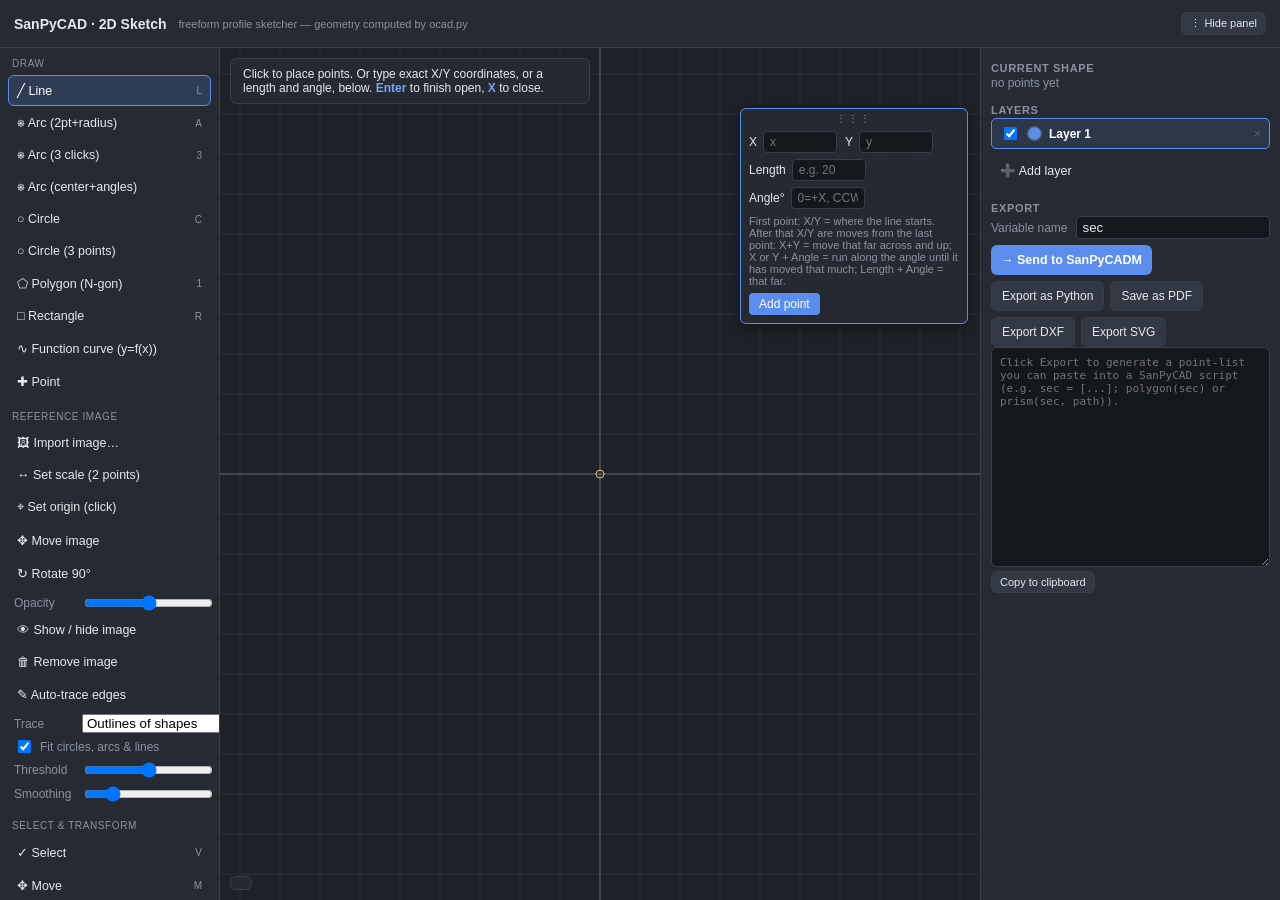
==== commit e14ad48b: "SanPyCADM: update" ====
--- a/frontend/sketch2d.html
+++ b/frontend/sketch2d.html
@@ -1574,6 +1574,67 @@
     }
     return results;
   }
+  // Fillet arcs that findAllArcs() can't see: ones that touch the closed
+  // shape's seam (start point), or were made with a different "segments"
+  // setting than the current one. Finds maximal runs of consecutive points
+  // lying on one circle (wrapping round a closed chain), each at least 5
+  // points with small steps (so a 5-vertex polygon is not mistaken for an
+  // arc). Returns {center, radius, idxs} for runs whose circle was not
+  // already found by findAllArcs.
+  function findLooseArcs(ent, known) {
+    if (ent.type !== 'chain' || ent.points.length < 7) return [];
+    const pts = ent.points; let n = pts.length;
+    const closed = !!ent.closed;
+    // a closed chain may repeat its first point at the end
+    if (closed && Math.hypot(pts[0][0] - pts[n-1][0], pts[0][1] - pts[n-1][1]) < 1e-9) n -= 1;
+    const P = (i) => pts[((i % n) + n) % n];
+    const out = [];
+    const same = (a, b) => Math.hypot(a.center[0] - b.center[0], a.center[1] - b.center[1]) < Math.max(1e-3, b.radius * 1e-3)
+                          && Math.abs(a.radius - b.radius) < Math.max(1e-3, b.radius * 1e-3);
+    const total = closed ? n : n - 2;
+    const used = new Set();
+    for (let i = 0; i < total; i++) {
+      if (used.has(i)) continue;
+      const a = P(i), b = P(i + 1), c = P(i + 2);
+      if (!closed && i + 2 > n - 1) break;
+      const c0 = circumcircle(a, b, c);
+      if (!c0 || !isFinite(c0.radius) || c0.radius > 1e5 || c0.radius < 1e-6) continue;
+      const tol = Math.max(1e-4, c0.radius * 1e-4);
+      const on = (p) => Math.abs(Math.hypot(p[0] - c0.center[0], p[1] - c0.center[1]) - c0.radius) < tol;
+      let j = i + 2;
+      const maxJ = closed ? i + n - 1 : n - 1;
+      while (j + 1 <= maxJ && on(P(j + 1))) j++;
+      const idxs = [];
+      let ok = true;
+      for (let k = i; k <= j; k++) {
+        idxs.push(((k % n) + n) % n);
+        if (k > i && Math.hypot(P(k)[0] - P(k-1)[0], P(k)[1] - P(k-1)[1]) > c0.radius * 0.6) ok = false;
+      }
+      for (let k = i; k <= j; k++) used.add(((k % n) + n) % n);
+      if (!ok || idxs.length < 5) continue;
+      // a genuine fillet sweeps steadily round its center in one direction
+      // through a real angle, at a size that matters on this shape; offsetting
+      // can leave tiny kinks / cusp loops that fit a circle but are not fillets
+      let sgn = 0, span = 0, mono = true;
+      for (let k = 1; k < idxs.length; k++) {
+        const p0 = pts[idxs[k-1]], p1 = pts[idxs[k]];
+        let da = Math.atan2(p1[1] - c0.center[1], p1[0] - c0.center[0]) - Math.atan2(p0[1] - c0.center[1], p0[0] - c0.center[0]);
+        while (da > Math.PI) da -= 2 * Math.PI; while (da < -Math.PI) da += 2 * Math.PI;
+        if (Math.abs(da) < 1e-9) { mono = false; break; }
+        const sg = da > 0 ? 1 : -1;
+        if (sgn && sg !== sgn) { mono = false; break; }
+        sgn = sg; span += Math.abs(da);
+      }
+      let xmin = Infinity, xmax = -Infinity, ymin = Infinity, ymax = -Infinity;
+      for (const p of pts) { xmin = Math.min(xmin, p[0]); xmax = Math.max(xmax, p[0]); ymin = Math.min(ymin, p[1]); ymax = Math.max(ymax, p[1]); }
+      const diag = Math.hypot(xmax - xmin, ymax - ymin);
+      if (!mono || span < 0.2 || c0.radius < diag * 0.004) continue;
+      const info = { center: c0.center, radius: c0.radius, idxs };
+      if ((known || []).some(k => same(k, info)) || out.some(k => same(k, info))) continue;
+      out.push(info);
+    }
+    return out;
+  }
   // Fallback for a chain that is, itself, entirely one arc (drawn directly
   // with Arc(2pt+radius), Two-circle tangent arc, etc.) rather than a
   // fillet embedded inside a bigger shape with straight neighbors on each
@@ -1622,6 +1683,15 @@
         if (d < bestD) { bestD = d; best = arcInfo.center; }
       }
     }
+    if (!best) {
+      for (const arcInfo of findLooseArcs(ent, findAllArcs(ent))) {
+        for (const i of arcInfo.idxs) {
+          const p = ent.points[i];
+          const d = Math.hypot(p[0] - world[0], p[1] - world[1]);
+          if (d < bestD) { bestD = d; best = arcInfo.center; }
+        }
+      }
+    }
     if (best) return best;
     const whole = wholeChainCircleFit(ent);
     return whole ? whole.center : null;
@@ -1637,6 +1707,15 @@
         const p = ent.points[i];
         const d = Math.hypot(p[0] - world[0], p[1] - world[1]);
         if (d < bestD) { bestD = d; best = arcInfo; }
+      }
+    }
+    if (!best) {
+      for (const arcInfo of findLooseArcs(ent, findAllArcs(ent))) {
+        for (const i of arcInfo.idxs) {
+          const p = ent.points[i];
+          const d = Math.hypot(p[0] - world[0], p[1] - world[1]);
+          if (d < bestD) { bestD = d; best = arcInfo; }
+        }
       }
     }
     if (best) return { center: best.center, radius: best.radius };
@@ -1867,7 +1946,8 @@
           // rounded corner (fillet arc) on this chain -- so a fillet's
           // center is visible and, like a circle's, usable as a snap point
           // and as the "center" end of Center-to-edge/Center-to-center.
-          for (const arcInfo of findAllArcs(ent)) drawCenterMark(arcInfo.center, isSel ? getCss('--select') : getCss('--muted'));
+          const _known = findAllArcs(ent);
+          for (const arcInfo of _known.concat(findLooseArcs(ent, _known))) drawCenterMark(arcInfo.center, isSel ? getCss('--select') : getCss('--muted'));
         }
       }
     }
@@ -2522,7 +2602,7 @@
 
   // ---- tool logic ----
   const TOOL_HINTS = {
-    line: 'Click to place points. Or type an exact length/angle below. <b>Enter</b> to finish open, <b>X</b> to close.',
+    line: 'Click to place points. Or type exact X/Y coordinates, or a length and angle, below. <b>Enter</b> to finish open, <b>X</b> to close.',
     arc2p: 'Click 2 points (start, then end) for a standalone arc -- or, with a line in progress, just click the end point to continue it as an arc. Then set a radius and direction below.',
     arc3p: 'Click 2 more points (through-point, then end point) to fit an arc.',
     arccp: 'Click the center, then set a radius and a start/end angle (in degrees) below -- draws the arc sweeping from the start angle to the end angle.',
@@ -2842,23 +2922,69 @@
     if (btn) btn.click();
   });
 
-  // Line: numeric length/angle entry, always visible near toolbar bottom-left of canvas
+  // Line: numeric entry, always visible near toolbar bottom-left of canvas.
+  // Fields: X / Y (a point's coordinates), Length, Angle. What "Add point" does:
+  //   * first point (nothing placed yet): X and Y place the START point there
+  //     (a missing one counts as 0); if Length is also filled, the first
+  //     segment is added from that start point at the given Angle.
+  //   * after that, X and Y are MOVES from the last point (turtle style):
+  //     X and Y both filled           -> go X across and Y up from the last point.
+  //   * X or Y, plus an Angle         -> follow that Angle from the last point
+  //                                      until it has moved X across (or Y up).
+  //   * only X or only Y              -> a horizontal / vertical move of that size.
+  //   * Length (+ Angle)              -> as before: that far, 0 deg = +X, CCW.
   function refreshLineEntry() {
     if (tool !== 'line') return;
     showEntry(`
+      <div class="row"><label>X <input type="text" inputmode="decimal" id="ln-x" step="any" placeholder="x"></label>
+        <label>Y <input type="text" inputmode="decimal" id="ln-y" step="any" placeholder="y"></label></div>
       <div class="row"><label>Length <input type="text" inputmode="decimal" id="ln-len" step="any" placeholder="e.g. 20"></label></div>
       <div class="row"><label>Angle&deg; <input type="text" inputmode="decimal" id="ln-ang" step="any" placeholder="0=+X, CCW"></label></div>
+      <div class="row" style="color:var(--muted);font-size:11px;max-width:210px;">First point: X/Y = where the line starts. After that X/Y are moves from the last point: X+Y = move that far across and up; X or Y + Angle = run along the angle until it has moved that much; Length + Angle = that far.</div>
       <div class="row"><button id="ln-add" class="primary-action">Add point</button></div>
     `, null);
     document.getElementById('ln-add').onclick = () => {
+      const X = parseNum(document.getElementById('ln-x').value);
+      const Y = parseNum(document.getElementById('ln-y').value);
       const len = parseNum(document.getElementById('ln-len').value);
-      const ang = parseNum(document.getElementById('ln-ang').value) || 0;
-      if (!isFinite(len)) return;
-      const last = chain.points.length ? chain.points[chain.points.length - 1] : [0, 0];
+      const angRaw = parseNum(document.getElementById('ln-ang').value);
+      const ang = isFinite(angRaw) ? angRaw : 0;
+      const hasX = isFinite(X), hasY = isFinite(Y), hasLen = isFinite(len), hasAng = isFinite(angRaw);
+      if (!hasX && !hasY && !hasLen) { setStatus('Enter X and/or Y, or a length (and angle).', false); return; }
       const rad = ang * Math.PI / 180;
-      const p = [last[0] + len * Math.cos(rad), last[1] + len * Math.sin(rad)];
-      chain.points.push(p);
-      pushHistory(); refreshSidebar(); draw(); refreshLineEntry();
+      let added = false;
+      if (!chain.points.length && (hasX || hasY)) {
+        // place the start point at (X, Y); a Length then adds the first segment from it
+        chain.points.push([hasX ? X : 0, hasY ? Y : 0]);
+        added = true;
+        if (hasLen) {
+          const st = chain.points[0];
+          chain.points.push([st[0] + len * Math.cos(rad), st[1] + len * Math.sin(rad)]);
+        }
+      } else {
+        const last = chain.points.length ? chain.points[chain.points.length - 1] : [0, 0];
+        let p = null;
+        if (hasLen) {
+          p = [last[0] + len * Math.cos(rad), last[1] + len * Math.sin(rad)];
+        } else if (hasX && hasY) {
+          p = [last[0] + X, last[1] + Y];               // turtle move: X across, Y up
+        } else if ((hasX || hasY) && hasAng) {
+          const c = Math.cos(rad), sn = Math.sin(rad);
+          const along = hasX ? c : sn;                  // component along the fixed axis
+          if (Math.abs(along) < 1e-9) { setStatus('That angle never moves in ' + (hasX ? 'X' : 'Y') + ' (it runs parallel to it).', false); return; }
+          const t = (hasX ? X : Y) / along;             // distance along the angle for that much movement
+          if (t < 0) { setStatus('At that angle the line moves the other way in ' + (hasX ? 'X' : 'Y') + '. Check the sign or the angle.', false); return; }
+          p = [last[0] + t * c, last[1] + t * sn];
+        } else if (hasX) {
+          p = [last[0] + X, last[1]];
+        } else if (hasY) {
+          p = [last[0], last[1] + Y];
+        }
+        if (!p) { setStatus('Enter X and Y, or a length and angle.', false); return; }
+        chain.points.push(p);
+        added = true;
+      }
+      if (added) { pushHistory(); refreshSidebar(); draw(); refreshLineEntry(); }
     };
   }
 
